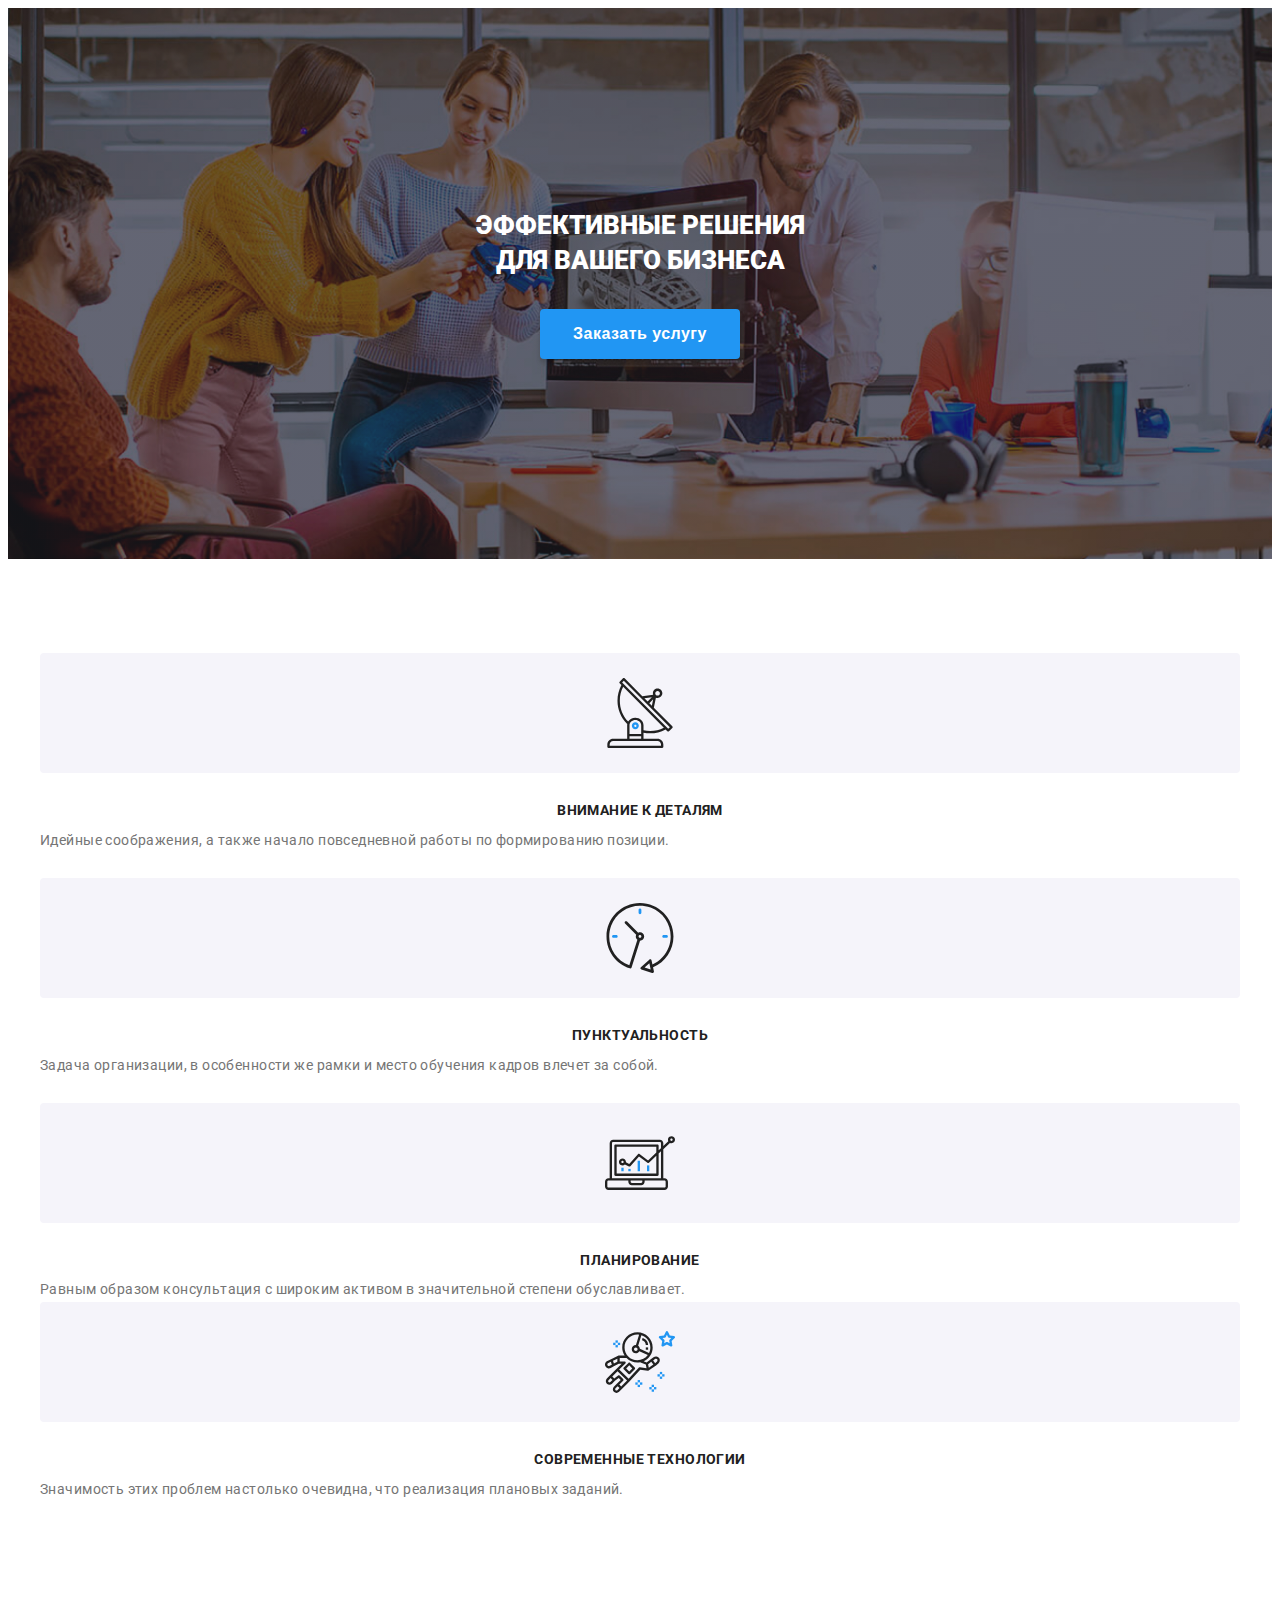
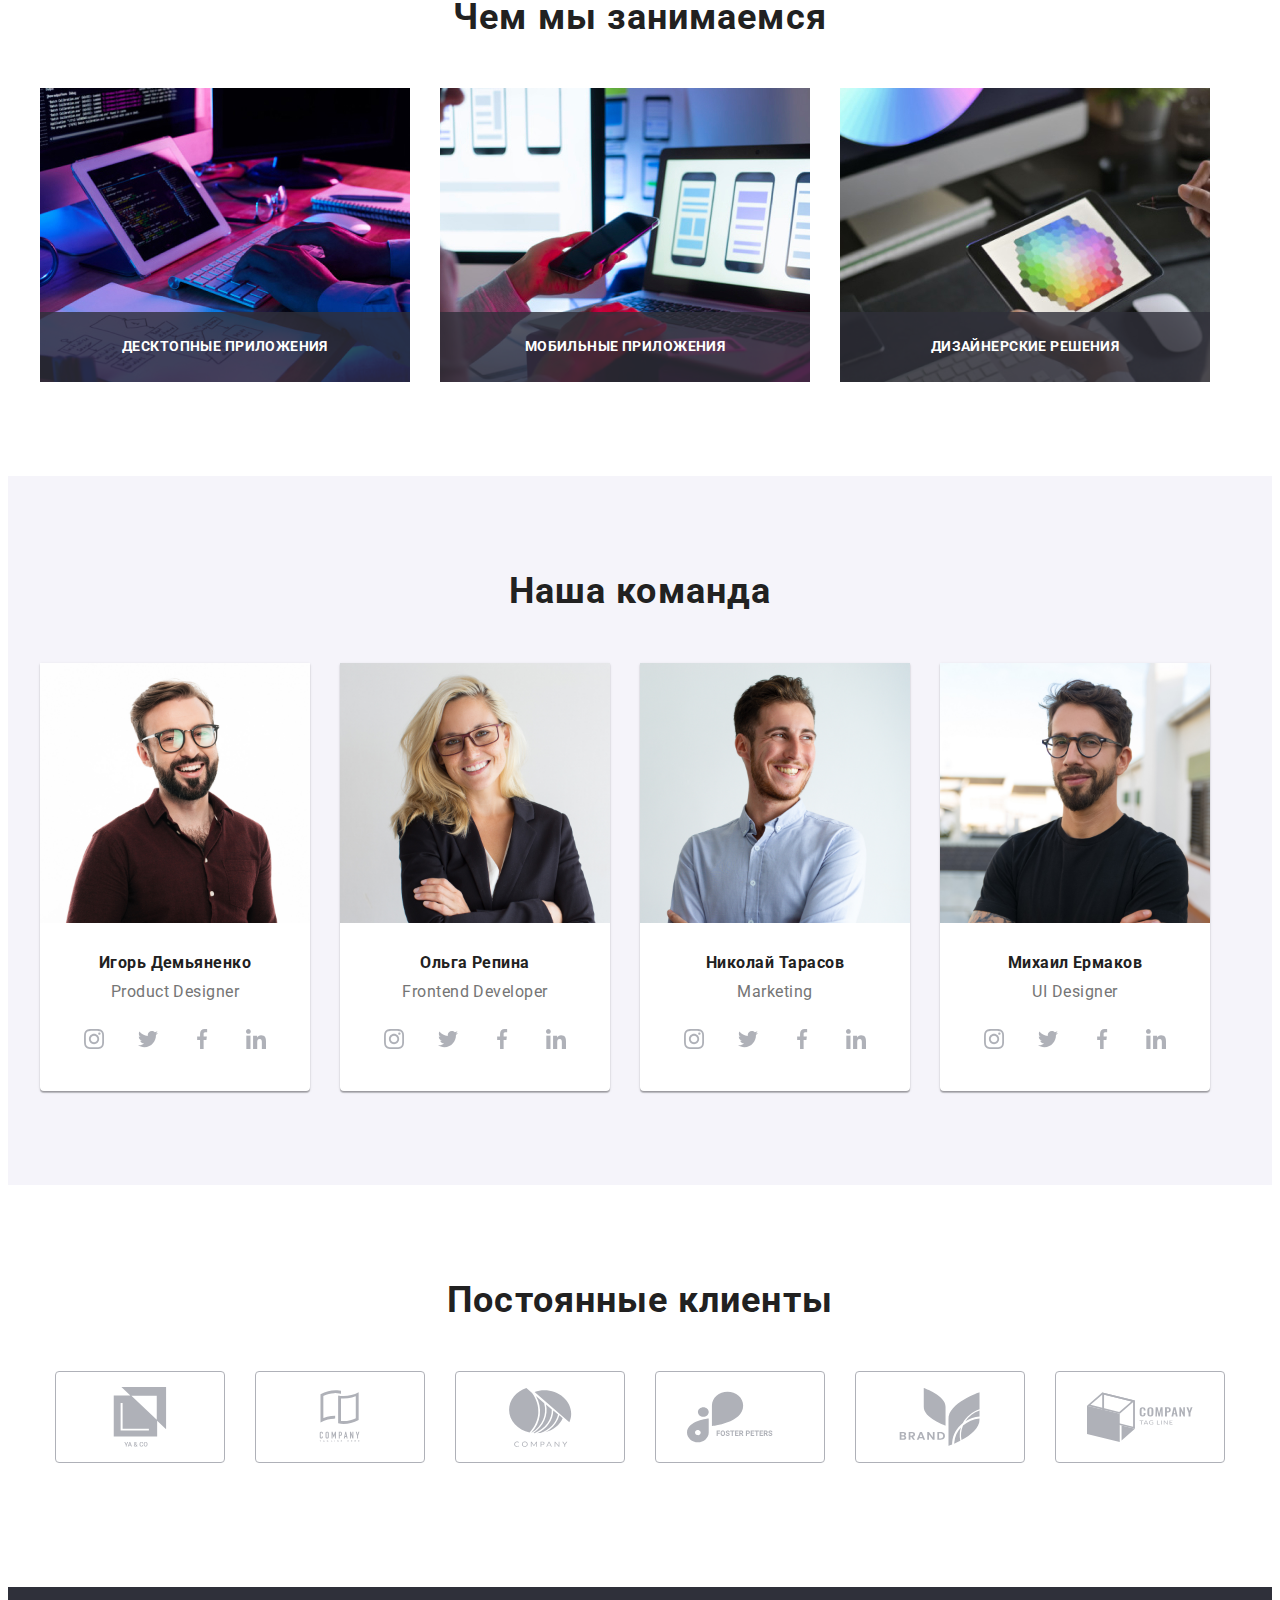
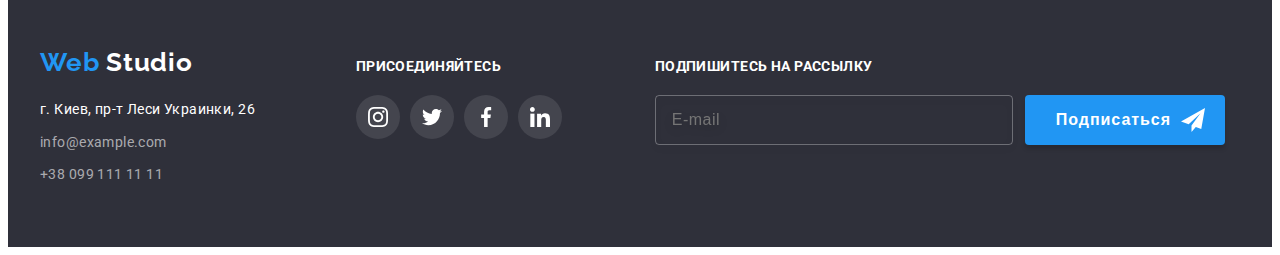
==== index.html @ 738156da "try1" ====
<!DOCTYPE html>
<html lang="ru">
  <head>
    <title>Студия</title>
    <meta charset="utf-8" />
    <link rel="preconnect" href="https://fonts.googleapis.com" />
    <link rel="preconnect" href="https://fonts.gstatic.com" crossorigin />
    <link
      href="https://fonts.googleapis.com/css2?family=Fruktur&family=Raleway:wght@700&family=Roboto:wght@400;500;700;900&display=swap"
      rel="stylesheet"
    />
    <link
      rel="stylesheet"
      href="https://cdnjs.cloudflare.com/ajax/libs/modern-normalize/1.1.0/modern-normalize.min.css"
      integrity="sha512-wpPYUAdjBVSE4KJnH1VR1HeZfpl1ub8YT/NKx4PuQ5NmX2tKuGu6U/JRp5y+Y8XG2tV+wKQpNHVUX03MfMFn9Q=="
      crossorigin="anonymous"
      referrerpolicy="no-referrer"
    />
    <!-- <link rel="stylesheet" href="./css/styles.css" /> -->
    <link rel="stylesheet" href="./css/main.min.css" />
  </head>
  <body>
    <!-- <header>
      <div class="container header-container">
        <a href="" class="logo link">
          <span class="logo_first">Web</span>
          Studio
        </a>

        <nav class="header-navigation">
          <ul class="header-list list">
            <li class="header-item">
              <a class="header-link link active-page current" href="#Студия">
                Студия
              </a>
            </li>
            <li class="header-item">
              <a class="header-link link" href="./portfolio.html">Портфолио</a>
            </li>
            <li class="header-item">
              <a class="header-link link" href="#Контакты">Контакты</a>
            </li>
          </ul>
        </nav>

        <ul class="header-list-call list">
          <li class="header-list-call-item">
            <a
              class="header-link-call link mail hlci"
              href="mailto:info@example.com"
            >
              <svg class="header-icon" width="16" height="12">
                <use href="./images/icons.svg#icon-email"></use>
              </svg>
              info@devstudio.com
            </a>
          </li>
          <li class="header-list-call-item">
            <a class="header-link-call link tel hlci" href="tel:+380961111111">
              <svg class="header-icon" width="10" height="16">
                <use href="./images/icons.svg#icon-tel"></use>
              </svg>
              +38 096 111 11 11
            </a>
          </li>
        </ul>
      </div>
    </header> -->
    <main>
      <section class="hero section">
        <div class="container hero-container">
          <h1 class="hero__title">
            Эффективные решения
            <br />
            для вашего бизнеса
          </h1>

          <button class="hero__btn" type="button" data-modal-open>
            Заказать услугу
          </button>
        </div>
      </section>

      <!-- benef -->
      <section class="section">
        <div class="container">
          <h2 class="section__title hidden">Наши преймущества</h2>
          <ul class="benef list">
            <li class="benef__item">
              <div class="benef__container">
                <svg class="benef__icon" width="70" height="70">
                  <use href="./images/icons.svg#icon-benef1"></use>
                </svg>
              </div>
              <h3 class="benef__title">Внимание к деталям</h3>
              <p class="benef__text">
                Идейные соображения, а также начало повседневной работы по
                формированию позиции.
              </p>
            </li>
            <li class="benef__item">
              <div class="benef__container">
                <svg class="benef__icon" width="70" height="70">
                  <use href="./images/icons.svg#icon-benef2"></use>
                </svg>
              </div>
              <h3 class="benef__title">Пунктуальность</h3>
              <p class="benef__text">
                Задача организации, в особенности же рамки и место обучения
                кадров влечет за собой.
              </p>
            </li>
            <li class="benef-__item">
              <div class="benef__container">
                <svg class="benef__icon" width="70" height="70">
                  <use href="./images/icons.svg#icon-benef3"></use>
                </svg>
              </div>
              <h3 class="benef__title">Планирование</h3>
              <p class="benef__text">
                Равным образом консультация с широким активом в значительной
                степени обуславливает.
              </p>
            </li>
            <li class="benef__item">
              <div class="benef__container">
                <svg class="benef__icon" width="70" height="70">
                  <use href="./images/icons.svg#icon-benef4"></use>
                </svg>
              </div>
              <h3 class="benef__title">Современные технологии</h3>
              <p class="benef__text">
                Значимость этих проблем настолько очевидна, что реализация
                плановых заданий.
              </p>
            </li>
          </ul>
        </div>
      </section>

      <section class="section section--no-padding-top">
        <div class="container">
          <h2 class="section__title">Чем мы занимаемся</h2>

          <ul class="doing">
            <li class="doing__item">
              <div class="doing__box">
                <img
                  src="./images/image1.jpg"
                  alt="схемы на компьютере"
                  width="370"
                />
                <p class="doing__text">Десктопные приложения</p>
              </div>
            </li>
            <li class="doing__item">
              <div class="doing__box">
                <img
                  src="./images/image2.jpg"
                  alt="работа через смартфон"
                  width="370"
                />
                <p class="doing__text">Мобильные приложения</p>
              </div>
            </li>
            <li class="doing__item">
              <div class="doing__box">
                <img
                  src="./images/image3.jpg"
                  alt="дизайн на планшете"
                  width="370"
                  height="246.469"
                />
                <p class="doing__text">Дизайнерские решения</p>
              </div>
            </li>
          </ul>
        </div>
      </section>

      <section class="section section--other-background">
        <div class="container">
          <h2 class="section__title">Наша команда</h2>
          
            <ul class="team">
              <li class="team__item">
                <img
                  src="./images/image4.jpg"
                  alt="Дизайнер Игорь Демьяненко"
                  width="270"
                />
                <div class="team__name">
                  <h3 class="team__header">Игорь Демьяненко</h3>
                  <p class="team__text">Product Designer</p>
               
                <!-- icon -->
                <ul class="teamsocial">
                  <li class="teamsocial__item">
                    <a href="" class="teamsocial__link">
                      <svg class="teamsocial__icon" width="20" height="20">
                        <use href="./images/icons.svg#icon-instagram-2"></use>
                      </svg>
                    </a>
                  </li>
                  <li class="teamsocial__item">
                    <a href="" class="teamsocial__link">
                      <svg class="teamsocial__icon" width="20" height="20">
                        <use href="./images/icons.svg#icon-twitter-1"></use>
                      </svg>
                    </a>
                  </li>
                  <li class="teamsocial__item">
                    <a href="" class="teamsocial__link">
                      <svg class="teamsocial__icon" width="20" height="20">
                        <use href="./images/icons.svg#icon-facebook-1"></use>
                      </svg>
                    </a>
                  </li>
                  <li class="teamsocial__item">
                    <a href="" class="teamsocial__link">
                      <svg class="teamsocial__icon" width="20" height="20">
                        <use href="./images/icons.svg#icon-linkedin-1"></use>
                      </svg>
                    </a>
                  </li>
                </ul>
 </div>
              </li>
              <li class="team__item">
                <img
                  src="./images/image5.jpg"
                  alt="Разработчик Ольга Репина"
                  width="270"
                />
                <div class="team__name">
                  <h3 class="team__header">Ольга Репина</h3>
                  <p class="team__text">Frontend Developer</p>
             
                <!-- icon -->
                <ul class="teamsocial">
                  <li class="teamsocial__item">
                    <a href="" class="teamsocial__link">
                      <svg class="teamsocial__icon" width="20" height="20">
                        <use href="./images/icons.svg#icon-instagram-2"></use>
                      </svg>
                    </a>
                  </li>
                  <li class="teamsocial__item">
                    <a href="" class="teamsocial__link">
                      <svg class="teamsocial__icon" width="20" height="20">
                        <use href="./images/icons.svg#icon-twitter-1"></use>
                      </svg>
                    </a>
                  </li>
                  <li class="teamsocial__item">
                    <a href="" class="teamsocial__link">
                      <svg class="teamsocial__icon" width="20" height="20">
                        <use href="./images/icons.svg#icon-facebook-1"></use>
                      </svg>
                    </a>
                  </li>
                  <li class="teamsocial__item">
                    <a href="" class="teamsocial__link">
                      <svg class="teamsocial__icon" width="20" height="20">
                        <use href="./images/icons.svg#icon-linkedin-1"></use>
                      </svg>
                    </a>
                  </li>
                </ul>   </div>
              </li>
              <li class="team__item">
                <img
                  src="./images/image6.jpg"
                  alt="Маркетолог Николай Тарасов"
                  width="270"
                />
                <div class="team__name">
                  <h3 class="team__header">Николай Тарасов</h3>
                  <p class="team__text">Marketing</p>
                
                <!-- icon -->
                <ul class="teamsocial">
                  <li class="teamsocial__item">
                    <a href="" class="teamsocial__link">
                      <svg class="teamsocial__icon" width="20" height="20">
                        <use href="./images/icons.svg#icon-instagram-2"></use>
                      </svg>
                    </a>
                  </li>
                  <li class="teamsocial__item">
                    <a href="" class="teamsocial__link">
                      <svg class="teamsocial__icon" width="20" height="20">
                        <use href="./images/icons.svg#icon-twitter-1"></use>
                      </svg>
                    </a>
                  </li>
                  <li class="teamsocial__item">
                    <a href="" class="teamsocial__link">
                      <svg class="teamsocial__icon" width="20" height="20">
                        <use href="./images/icons.svg#icon-facebook-1"></use>
                      </svg>
                    </a>
                  </li>
                  <li class="teamsocial__item">
                    <a href="" class="teamsocial__link">
                      <svg class="teamsocial__icon" width="20" height="20">
                        <use href="./images/icons.svg#icon-linkedin-1"></use>
                      </svg>
                    </a>
                  </li>
                </ul></div>
              </li>
              <li class="team__item">
                <img
                  src="./images/image7.jpg"
                  alt="Дизайнер Михаил Ермаков"
                  width="270"
                />
                <div class="team__name">
                  <h3 class="team__header">Михаил Ермаков</h3>
                  <p class="team__text">UI Designer</p>
                
                <!-- icon -->
                <ul class="teamsocial">
                  <li class="teamsocial__item">
                    <a href="" class="teamsocial__link">
                      <svg class="teamsocial__icon" width="20" height="20">
                        <use href="./images/icons.svg#icon-instagram-2"></use>
                      </svg>
                    </a>
                  </li>
                  <li class="teamsocial__item">
                    <a href="" class="teamsocial__link">
                      <svg class="teamsocial__icon" width="20" height="20">
                        <use href="./images/icons.svg#icon-twitter-1"></use>
                      </svg>
                    </a>
                  </li>
                  <li class="teamsocial__item">
                    <a href="" class="teamsocial__link">
                      <svg class="teamsocial__icon" width="20" height="20">
                        <use href="./images/icons.svg#icon-facebook-1"></use>
                      </svg>
                    </a>
                  </li>
                  <li class="teamsocial__item">
                    <a href="" class="teamsocial__link">
                      <svg class="teamsocial__icon" width="20" height="20">
                        <use href="./images/icons.svg#icon-linkedin-1"></use>
                      </svg>
                    </a>
                  </li>
                
                </ul>
              </div>
              
              </li>
            </ul>
          </div>
        </div>
      </section>

      <section class="section client">
        <div class="container">
          <h2 class="section__title">Постоянные клиенты</h2>
          <ul class="clients">
            <li class="clients__item">
              <a href="" class="clients__link">
                <svg class="clients__icon" width="106" height="60">
                  <use href="./images/icons.svg#icon-client1"></use>
                </svg>
              </a>
            </li>
            <li class="clients__item">
              <a href="" class="clients__link">
                <svg class="clients__icon" width="106" height="60">
                  <use href="./images/icons.svg#icon-client2"></use>
                </svg>
              </a>
            </li>
            <li class="clients__item">
              <a href="" class="clients__link">
                <svg class="clients__icon" width="106" height="60">
                  <use href="./images/icons.svg#icon-client3"></use>
                </svg>
              </a>
            </li>
            <li class="clients__item">
              <a href="" class="clients__link">
                <svg class="clients__icon" width="106" height="60">
                  <use href="./images/icons.svg#icon-client4"></use>
                </svg>
              </a>
            </li>
            <li class="clients__item">
              <a href="" class="clients__link">
                <svg class="clients__icon" width="106" height="60">
                  <use href="./images/icons.svg#icon-client5"></use>
                </svg>
              </a>
            </li>
            <li class="clients__item">
              <a href="" class="clients__link">
                <svg class="clients__icon" width="106" height="60">
                  <use href="./images/icons.svg#icon-client6"></use>
                </svg>
              </a>
            </li>
          </ul>
        </div>
      </section>
    </main>

    <footer class="footer">
      <div class="container footer-container">
        <div class="footer__first">
          <div class="logofoot">
            <a href="" class="logo link footer-logo">
              <span class="logo_first">Web</span>
              Studio
            </a>
          </div>
          <address>
            <ul class="address-list list">
              <li class="address-item">
                <a class="address-link link gorod" href="">
                  г. Киев, пр-т Леси Украинки, 26
                </a>
              </li>
              <li class="address-item">
                <a
                  class="address-link link footer-mail"
                  href="mailto:info@example.com"
                >
                  info@example.com
                </a>
              </li>
              <li class="address-item">
                <a
                  class="address-link link footer-tel"
                  href="tel:+380991111111"
                >
                  +38 099 111 11 11
                </a>
              </li>
            </ul>
          </address>
        </div>

        <div class="footer__second">
          <h2 class="footer-join">присоединяйтесь</h2>
          <ul class="footer-second-list list">
            <li class="footer-second-item">
              <a href="" class="footer-second-link">
                <svg class="footer-second-icon" width="20" height="20">
                  <use href="./images/icons.svg#icon-instagram-2"></use>
                </svg>
              </a>
            </li>
            <li class="footer-second-item">
              <a href="" class="footer-second-link">
                <svg class="footer-second-icon" width="20" height="20">
                  <use href="./images/icons.svg#icon-twitter-1"></use>
                </svg>
              </a>
            </li>
            <li class="footer-second-item">
              <a href="" class="footer-second-link">
                <svg class="footer-second-icon" width="20" height="20">
                  <use href="./images/icons.svg#icon-facebook-1"></use>
                </svg>
              </a>
            </li>
            <li class="footer-second-item">
              <a href="" class="footer-second-link">
                <svg class="footer-second-icon" width="20" height="20">
                  <use href="./images/icons.svg#icon-linkedin-1"></use>
                </svg>
              </a>
            </li>
          </ul>
        </div>
        <!-- 3 -->
        <form class="footer__third">
          <label for="" class="footer-label">
            Подпишитесь на рассылку
            <input type="email" class="footer-input" placeholder="E-mail" />
          </label>

          <button type="submit" class="footer-button">
            Подписаться
            <svg class="fly-icon" width="24" height="24">
              <use href="./images/icons.svg#icon-fly"></use>
            </svg>
          </button>
        </form>
      </div>
    </footer>
    <!-- modal -->
    <div class="backdrop is-hidden" data-modal>
      <div class="modal">
        <button type="button" class="modal-close" data-modal-close>
          <svg class="close-icon" width="18" height="18">
            <use href="./images/icons.svg#icon-close"></use>
          </svg>
        </button>
        <!-- modal field-->
        <p class="modal-title">Оставьте свои данные, мы вам перезвоним</p>

        <form action="#" class="modal-form">
          <div class="modal-form-field">
            <label for="user-name" class="modal-input-text">Имя</label>
            <div class="modal-wrap">
              <input
                type="text"
                name="user-name"
                class="modal-input"
                id="user-name"
                required
              />
              <svg class="modal-icon" width="18" height="18">
                <use href="./images/icons.svg#icon-modal1"></use>
              </svg>
            </div>
          </div>

          <div class="modal-form-field">
            <label for="user-tel" class="modal-input-text">Телефон</label>
            <div class="modal-wrap">
              <input
                type="tel"
                name="user-tel"
                class="modal-input"
                id="user-tel"
              />
              <svg class="modal-icon" width="18" height="18">
                <use href="./images/icons.svg#icon-modal2"></use>
              </svg>
            </div>
          </div>

          <div class="modal-form-field">
            <label for="user-email" class="modal-input-text">Почта</label>
            <div class="modal-wrap">
              <input
                type="email"
                name="user-email"
                class="modal-input"
                id="user-email"
              />
              <svg class="modal-icon" width="18" height="18">
                <use href="./images/icons.svg#icon-modal3"></use>
              </svg>
            </div>
          </div>

          <div class="modal-form-field modal-form-field-com">
            <label for="user-text" class="modal-input-text">Комментарий</label>
            <textarea
              name="user-text"
              class="modal-input modal-input-comment"
              id="user-text"
              cols="30"
              rows="10"
              placeholder="Введите текст"
              maxlength="100"
            ></textarea>
          </div>

          <div class="wrap-modal-check">
            <input type="checkbox" class="modal-check" id="modal-check" />

            <label for="modal-check" class="modal-check modal-check-text">
              <span>
                <svg class="modal-icon-check" width="16" height="15">
                  <use href="./images/icons.svg#icon-modal4"></use>
                </svg>
              </span>
              Соглашаюсь с рассылкой и принимаю

              <a href="" class="modal-contract">Условия договора</a>
            </label>
          </div>

          <button type="submit" class="modal-button">Отправить</button>
          <!-- <button type="reset">reset</button> -->
        </form>
      </div>
    </div>
    <!-- modal end -->

    <!-- modal sctipt-->

    <script src="./js/modal.js"></script>
  </body>
</html>
---- css/styles.css ----
/* конец сброса настроек */

/* -------------------flex---------------------- */

/* ------------------header---------------- */

/* hero */

/* benefits */

/* .benef-cotainer {
  display: flex;
  margin-top: 88px;
  justify-content: center;
  margin-bottom: 94px;
} */

/* doing */

/* team */

/* client */

/* footer */

/* -------------ПОРТФОЛИО--------------- */
/* section-work */

/* modal */

/* footer2 */
---- css/main.min.css ----
address{font-style:normal}body{font-family:Roboto, sans-serif}.hidden{position:absolute;width:1px;height:1px;margin:-1px;border:0;padding:0;white-space:nowrap;clip-path:inset(100%);clip:rect(0 0 0 0);overflow:hidden}.list{list-style:none}a{text-decoration:none}.container{width:1200px;padding-left:15px;padding-right:15px;margin:0 auto}:root{--color_first: #757575;--color_second: #212121;--color_accent: #2196f3;--coolor_title: #ffffff;--color_border: #eeeeee}button{cursor:pointer}p,h1,h2,h3,h4,h5,h6{margin:0}ol,ul{list-style:none;margin:0;padding:0}img{min-width:100%;height:auto;display:block}.header-container{display:flex;align-items:center}.header-connect{margin-left:auto}.header-list{display:flex;align-items:center}.header-list-call{margin-left:auto;display:flex;align-items:center}.logohead{margin-right:93px}.header-item{margin-right:54px}.header-item:last-child{margin-right:0}.header-list-call-item:not(:last-child){margin-right:50px}.logo{margin-right:93px;color:var(--color_second);font-family:Raleway, sans-serif;font-weight:700;font-size:26px;line-height:1.19;letter-spacing:0.03em}.logo_first{color:var(--color_accent)}.header-link{display:block;padding:32px 0;color:var(--color_second);font-weight:500;font-size:14px;line-height:1.14;letter-spacing:0.02em;transition:color 250ms cubic-bezier(0.4, 0, 0.2, 1);position:relative}.header-link.current::after{content:"";width:100%;height:4px;background-color:var(--color_accent);border-radius:2px;position:absolute;left:0;bottom:0}.header-link-call{font-weight:500;font-size:14px;line-height:1.14;letter-spacing:0.02em;color:var(--color_first);transition:color 250ms cubic-bezier(0.4, 0, 0.2, 1)}.header-link-call:hover,.header-link-call:focus,.header-link:hover,.header-link:focus{color:var(--color_accent)}.hlci{width:100%;height:100%;display:flex;align-items:center;justify-content:center}.header-icon{fill:var(--color_first);margin-right:10px;transition:fill 250ms cubic-bezier(0.4, 0, 0.2, 1)}.hlci:hover .header-icon,.hlci:focus .header-icon{fill:var(--color_accent)}.hero__title{font-weight:900;font-size:26px;line-height:1.36;color:var(--coolor_title);text-align:center;text-transform:uppercase}.section{padding:94px 0}.hero__btn{font-weight:700;font-size:16px;line-height:1.875;color:var(--coolor_title);background-color:var(--color_accent);letter-spacing:0.03em;margin-top:30px;display:block;margin-left:auto;margin-right:auto;width:200px;height:50px;border-radius:4px;border-color:transparent;box-shadow:0px 4px 4px rgba(0,0,0,0.15)}.hero{padding:200px 0;background-color:#2f303a;background-image:linear-gradient(rgba(47,48,58,0.4), rgba(47,48,58,0.4)),url(../images/hero_bg.jpg);background-repeat:no-repeat;background-position:center;background-size:cover;max-width:100%;margin:0 auto}.benef__item:not(:last-child){margin-bottom:25px}.benef__title{display:flex;font-weight:700;font-size:14px;line-height:1.14;letter-spacing:0.03em;text-transform:uppercase;color:var(--color_second);margin-bottom:10px;justify-content:center}.benef__text{font-weight:normal;font-size:14px;line-height:1.71;color:var(--color_first);letter-spacing:0.03em}.benef__container{display:flex;justify-content:center;align-items:center;width:270px;height:120px;background:#f5f4fa;border-radius:4px;margin-bottom:30px;width:100%}.section--no-padding-top{padding-top:0}.doing{display:flex}.doing__item:not(:last-child){margin-right:30px}.section__title{font-weight:700;font-size:36px;line-height:1.17;text-align:center;letter-spacing:0.03em;color:var(--color_second);margin-bottom:50px}.doing__box{position:relative}.doing__text{position:absolute;left:0;font-weight:bold;font-size:14px;line-height:1.14;letter-spacing:0.03em;text-transform:uppercase;color:var(--coolor_title);background-color:rgba(47,48,58,0.8);height:70px;width:100%;transform:translateY(-70px);display:flex;justify-content:center;align-items:center}.team{display:flex}.section--other-background{background-color:#f5f4fa}.team__item{background-color:var(--coolor_title);box-shadow:0px 1px 3px rgba(0,0,0,0.12),0px 1px 1px rgba(0,0,0,0.14),0px 2px 1px rgba(0,0,0,0.2);border-radius:0px 0px 4px 4px}.team__item img{width:270px;height:260px}.team__item:not(:last-child){margin-right:30px}.team__header{font-family:Roboto;font-weight:700;font-size:16px;line-height:1.19;text-align:center;letter-spacing:0.03em;color:var(--color_second)}.team__name{padding-top:30px}.team__text{margin-top:10px;font-weight:normal;font-size:16px;line-height:1.19;text-align:center;letter-spacing:0.03em;color:var(--color_first);padding-bottom:16px}.teamsocial{display:flex;justify-content:center}.teamsocial__item{width:44px;height:44px;margin-bottom:30px}.teamsocial__item+.teamsocial__item{margin-left:10px}.teamsocial__link{width:100%;height:100%;border-radius:50%;display:flex;align-items:center;justify-content:center;transition:background-color 250ms cubic-bezier(0.4, 0, 0.2, 1)}.teamsocial__link:hover,.teamsocial__link:focus{background-color:var(--color_accent)}.teamsocial__icon{fill:#afb1b8;transition:fill 250ms cubic-bezier(0.4, 0, 0.2, 1)}.teamsocial__link:hover .teamsocial__icon,.teamsocial__link:focus .teamsocial__icon{fill:var(--coolor_title)}.client__title{font-weight:bold;font-size:36px;line-height:1.167;text-align:center;letter-spacing:0.03em;color:#212121;margin-bottom:50px}.clients{display:flex;justify-content:center}.clients__item{display:flex;margin-bottom:30px}.clients__item+.clients__item{margin-left:30px}.clients__link{width:100%;height:100%;display:flex;align-items:center;justify-content:center;width:170px;height:92px;border:1px solid #afb1b8;box-sizing:border-box;border-radius:4px;transition:border-color 250ms cubic-bezier(0.4, 0, 0.2, 1)}.clients__link:hover,.clients__link:focus{border-color:var(--color_accent)}.clients__icon{fill:#afb1b8;transition:fill 250ms cubic-bezier(0.4, 0, 0.2, 1)}.clients__link:hover .clients__icon,.clients__link:focus .clients__icon{fill:var(--color_accent)}.logofoot{margin-bottom:20px}.address-item:not(:last-child){margin-bottom:9px}.footer{padding:60px 0;background-color:#2f303a}.footer-logo{color:#fff}.gorod{font-weight:normal;font-size:14px;line-height:1.71;letter-spacing:0.03em;color:#fff;font-style:normal}.footer-mail,.footer-tel{font-weight:normal;font-size:14px;line-height:1.71;letter-spacing:0.03em;color:rgba(255,255,255,0.6);font-style:normal}.footer-join{font-weight:bold;font-size:14px;line-height:1.14;letter-spacing:0.03em;text-transform:uppercase;color:#ffffff;margin-bottom:20px}.footer-container{display:flex;align-items:baseline}.footer__second{margin-left:70px;justify-content:center;align-items:center}.footer-second-list{display:flex;justify-content:center}.footer-second-item{width:44px;height:44px;margin-bottom:30px}.footer-second-item+.footer-second-item{margin-left:10px}.footer-second-link{width:100%;height:100%;border-radius:50%;display:flex;align-items:center;justify-content:center;background-color:rgba(255,255,255,0.1);transition:background-color 250ms cubic-bezier(0.4, 0, 0.2, 1)}.footer-second-link:hover,.footer-second-link:focus{background-color:var(--color_accent)}.footer-second-icon{fill:var(--coolor_title)}.footer__third{margin-left:93px;display:flex}.footer-label{font-weight:bold;font-size:14px;line-height:1.14;letter-spacing:0.03em;text-transform:uppercase;color:#ffffff}.footer-input{margin-top:20px;font-size:16px;line-height:20px;display:flex;align-items:center;letter-spacing:0.03em;color:rgba(255,255,255,0.6);padding-left:16px;width:358px;height:50px;background-color:transparent;border:1px solid rgba(255,255,255,0.3);box-sizing:border-box;filter:drop-shadow(0px 4px 4px rgba(0,0,0,0.15));border-radius:4px}.footer-button{margin-left:12px;margin-top:36px;width:200px;height:50px;background:#2196f3;box-shadow:0px 4px 4px rgba(0,0,0,0.15);border-radius:4px;border-color:transparent;font-weight:bold;font-size:16px;line-height:30px;display:flex;align-items:center;text-align:center;letter-spacing:0.06em;padding-left:29px;color:#ffffff}.fly-icon{margin-left:10px}.backdrop{width:100vw;height:100vh;background-color:rgba(0,0,0,0.2);position:fixed;top:0;left:0;transition:opacity 300ms, visibility 300ms}.modal{width:528px;height:581px;background:#ffffff;box-shadow:0px 1px 3px rgba(0,0,0,0.12),0px 1px 1px rgba(0,0,0,0.14),0px 2px 1px rgba(0,0,0,0.2);border-radius:4px;position:absolute;top:50%;left:50%;transform:translate(-50%, -50%)}.modal-close{position:absolute;top:8px;right:8px;width:30px;height:30px;background:#ffffff;border:1px solid rgba(0,0,0,0.1);border-radius:50%;display:flex;align-items:center;justify-content:center}.close-icon{transition:fill 250ms cubic-bezier(0.4, 0, 0.2, 1)}.modal-close:hover .close-icon,.modal-close:focus .close-icon{fill:var(--color_accent)}.is-hidden{visibility:hidden;opacity:0;pointer-events:none}.modal{padding:40px}.modal-title{font-weight:bold;font-size:20px;line-height:1.15;text-align:center;letter-spacing:0.03em;color:#212121;margin-bottom:12px}.modal-form-field{margin-bottom:10px}.modal-input{display:block;width:448px;height:40px;border:1px solid rgba(33,33,33,0.2);box-sizing:border-box;border-radius:4px;padding-left:12px;outline:none;padding-left:40px}.modal-input::placeholder{font-size:14px;line-height:1.17;letter-spacing:0.01em;color:rgba(117,117,117,0.5)}.modal-input-text{font-size:12px;line-height:1.17;letter-spacing:0.01em;color:#757575;display:block;margin-bottom:4px}.modal-form-field-com{margin-bottom:20px}.modal-input-comment{padding:12px 16px;width:448px;height:120px;resize:none}.modal-button{font-size:16px;line-height:1.875;display:block;margin-left:auto;margin-right:auto;letter-spacing:0.06em;color:#ffffff;justify-content:center;width:200px;height:50px;background:#188ce8;border-radius:4px;border-color:transparent;box-shadow:0px 1px 3px rgba(0,0,0,0.12),0px 1px 1px rgba(0,0,0,0.14),0px 2px 1px rgba(0,0,0,0.2);box-shadow:0px 1px 3px rgba(0,0,0,0.12),0px 1px 1px rgba(0,0,0,0.14),0px 2px 1px rgba(0,0,0,0.2);transition:box-shadow 250ms cubic-bezier(0.4, 0, 0.2, 1)}.modal-button:hover,.modal-button:focus{box-shadow:0px 4px 4px rgba(0,0,0,0.15)}.modal-check{font-size:14px;line-height:24px;letter-spacing:0.03em;color:#757575;margin-bottom:30px}.modal-contract{color:var(--color_accent);text-decoration:underline}.modal-input{transition:border-color 250ms cubic-bezier(0.4, 0, 0.2, 1)}.modal-input:focus{border-color:var(--color_accent)}.modal-wrap{position:relative}.modal-icon{position:absolute;top:0;left:0;margin-left:12px;margin-top:11px;transition:fill 250ms cubic-bezier(0.4, 0, 0.2, 1)}.modal-input:focus+.modal-icon{fill:var(--color_accent)}.modal-check-text span{width:16px;height:15px;border:2px solid #212121;border-radius:2px;display:flex;margin-right:5px;align-items:center;justify-content:center}.modal-check{appearance:none;display:flex;align-items:center}.modal-check:checked+.modal-check-text span{background-color:var(--color_accent);border:none}.wrap-modal-check{display:flex;align-items:center;justify-content:center}.modal-contract{margin-left:3px}.section-work-list{display:flex;justify-content:center;margin-bottom:50px}.section-item:not(:last-child){margin-right:8px}.section-work-title{position:absolute;width:1px;height:1px;margin:-1px;border:0;padding:0;white-space:nowrap;clip-path:inset(100%);clip:rect(0 0 0 0);overflow:hidden}.section-work-link{font-weight:500;font-size:16px;line-height:1.625;text-align:center;letter-spacing:0.03em;color:var(--color_second);background-color:#f5f4fa;padding:6px 22px;border-radius:4px;border-color:transparent;transition:background-color 250ms cubic-bezier(0.4, 0, 0.2, 1),color 250ms cubic-bezier(0.4, 0, 0.2, 1),box-shadow 250ms cubic-bezier(0.4, 0, 0.2, 1)}.section-work-link:hover,.section-work-link:focus{color:#fff;background-color:var(--color_accent);box-shadow:0px 3px 1px rgba(0,0,0,0.1),0px 1px 2px rgba(0,0,0,0.08),0px 2px 2px rgba(0,0,0,0.12)}.work-pic-title{font-family:Roboto;font-weight:bold;font-size:18px;line-height:2;letter-spacing:0.06em;color:var(--color_second)}.work-pic-text{margin-top:4px;font-weight:normal;font-size:16px;line-height:1.875;letter-spacing:0.03em;color:var(--color_first)}.wrap-work{position:relative;overflow:hidden}.work-top-text{position:absolute;top:0;left:0;font-size:18px;line-height:1.56;letter-spacing:0.03em;color:var(--coolor_title);padding:63px 24px;background-color:rgba(33,150,243,0.9);transform:translateY(100%);transition:transform 300ms}.work-pic-link:hover .work-top-text,.work-pic-link:focus .work-top-text{transform:translateY(0)}.active-page{color:var(--color_accent);transition:color 250ms cubic-bezier(0.4, 0, 0.2, 1)}.active-page:hover,.active-page:focus{color:var(--color_second)}.work-pic-list{display:flex;flex-wrap:wrap;justify-content:center}.work-pic-item{background-color:var(--coolor_title);margin-bottom:30px;margin-right:30px;transition:box-shadow 250ms cubic-bezier(0.4, 0, 0.2, 1);position:relative}.work-pic-item:nth-child(3n+3){margin-right:0}.work-pic-item:not(:nth-child(-n+3)){margin-bottom:30px}.work-pic-item:nth-last-child(-n+3){margin-bottom:0}.work-pic-link{display:block;transition:box-shadow 250ms cubic-bezier(0.4, 0, 0.2, 1)}.work-pic-link:hover,.work-pic-link:focus{box-shadow:0px 1px 1px rgba(0,0,0,0.12),0px 4px 4px rgba(0,0,0,0.06),1px 4px 6px rgba(0,0,0,0.16)}.work{padding:20px 24px;border-left:1px solid var(--color_border);border-right:1px solid var(--color_border);border-bottom:1px solid var(--color_border)}.wrap{border-bottom:1px solid #ececec}
/*# sourceMappingURL=main.min.css.map */
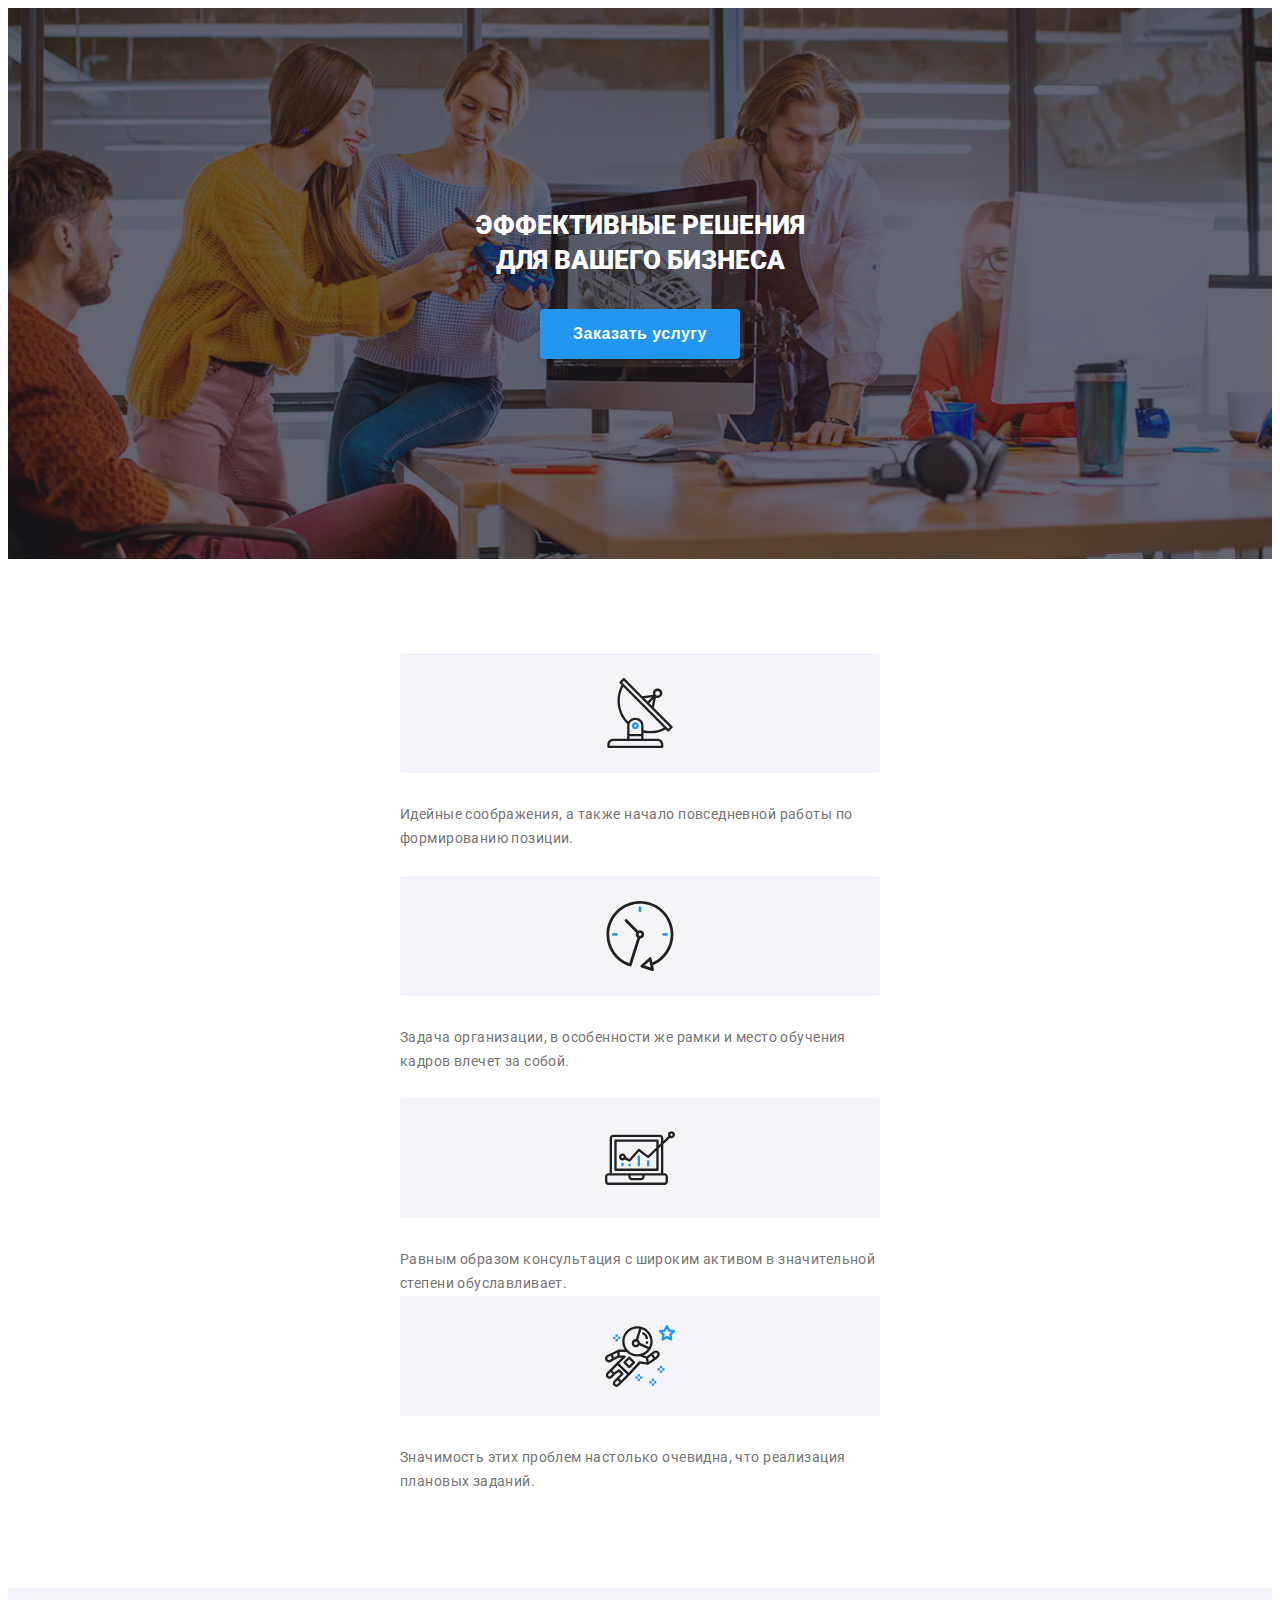
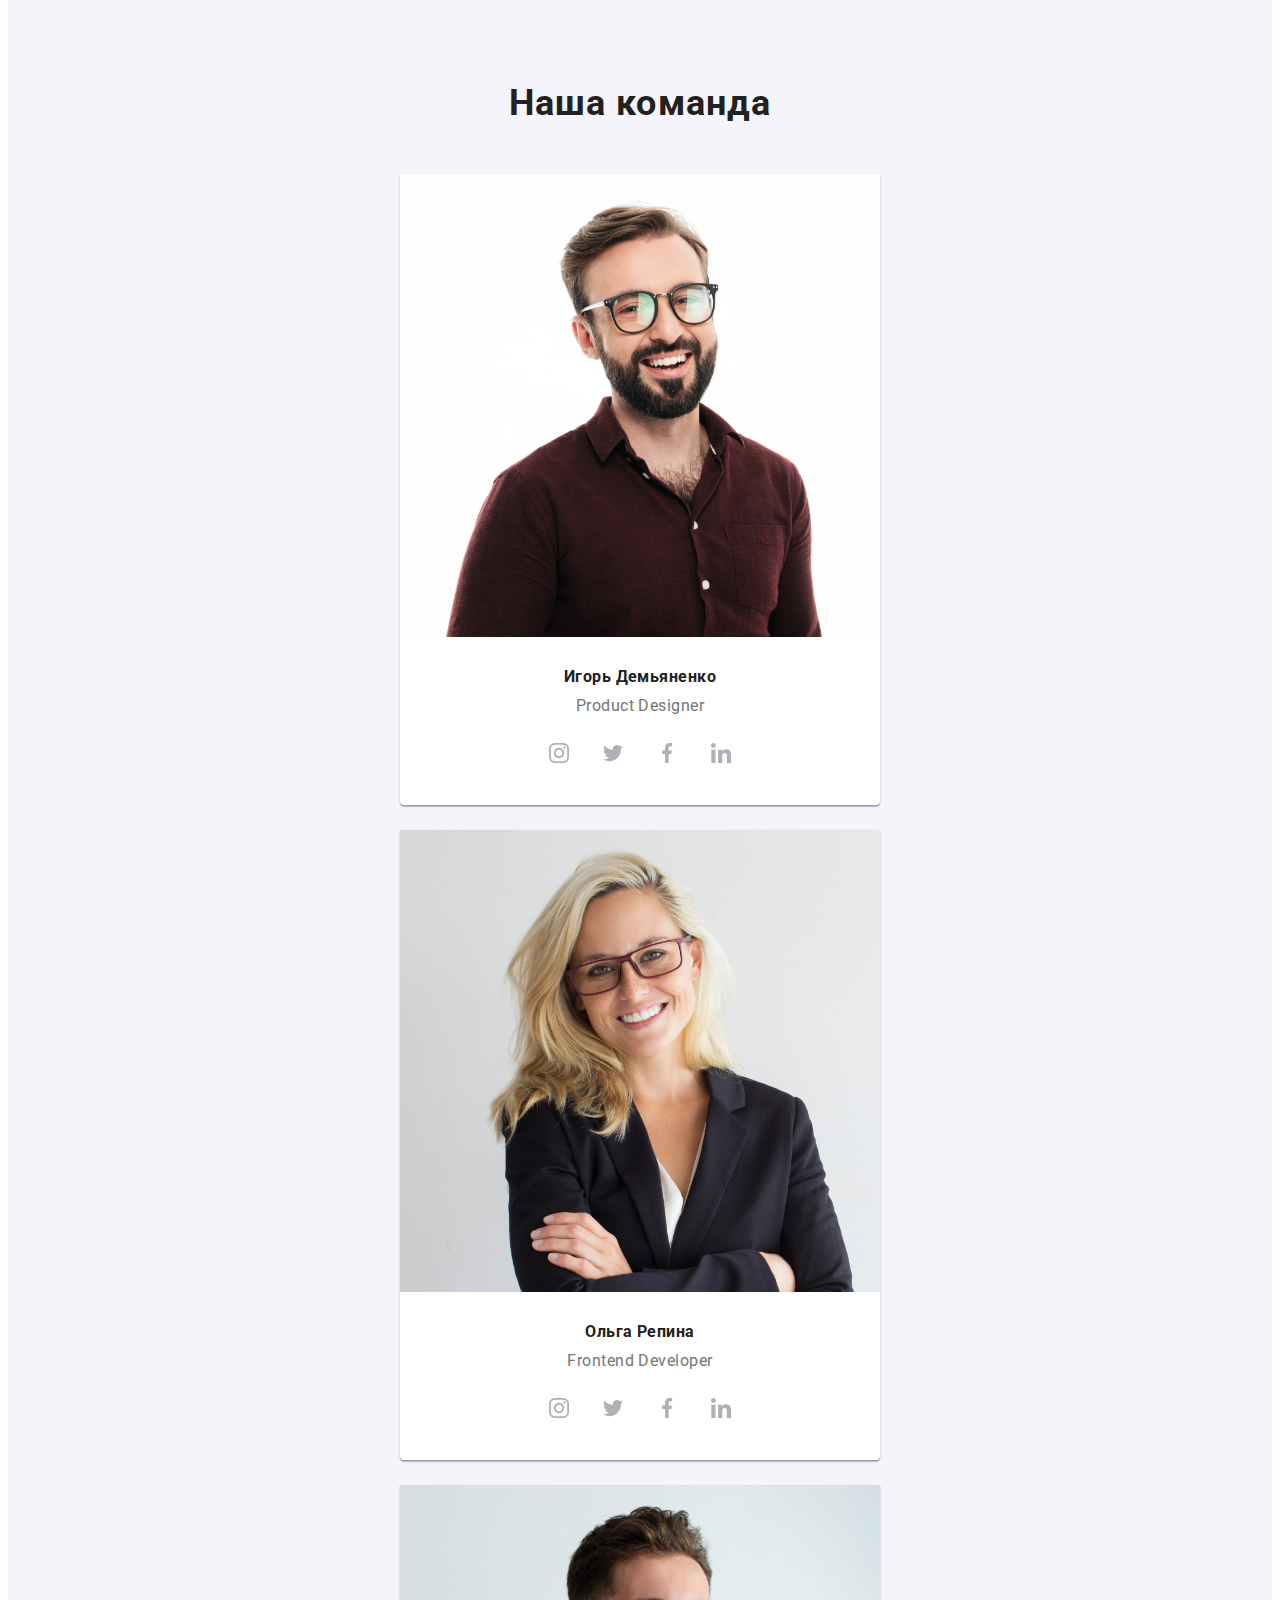
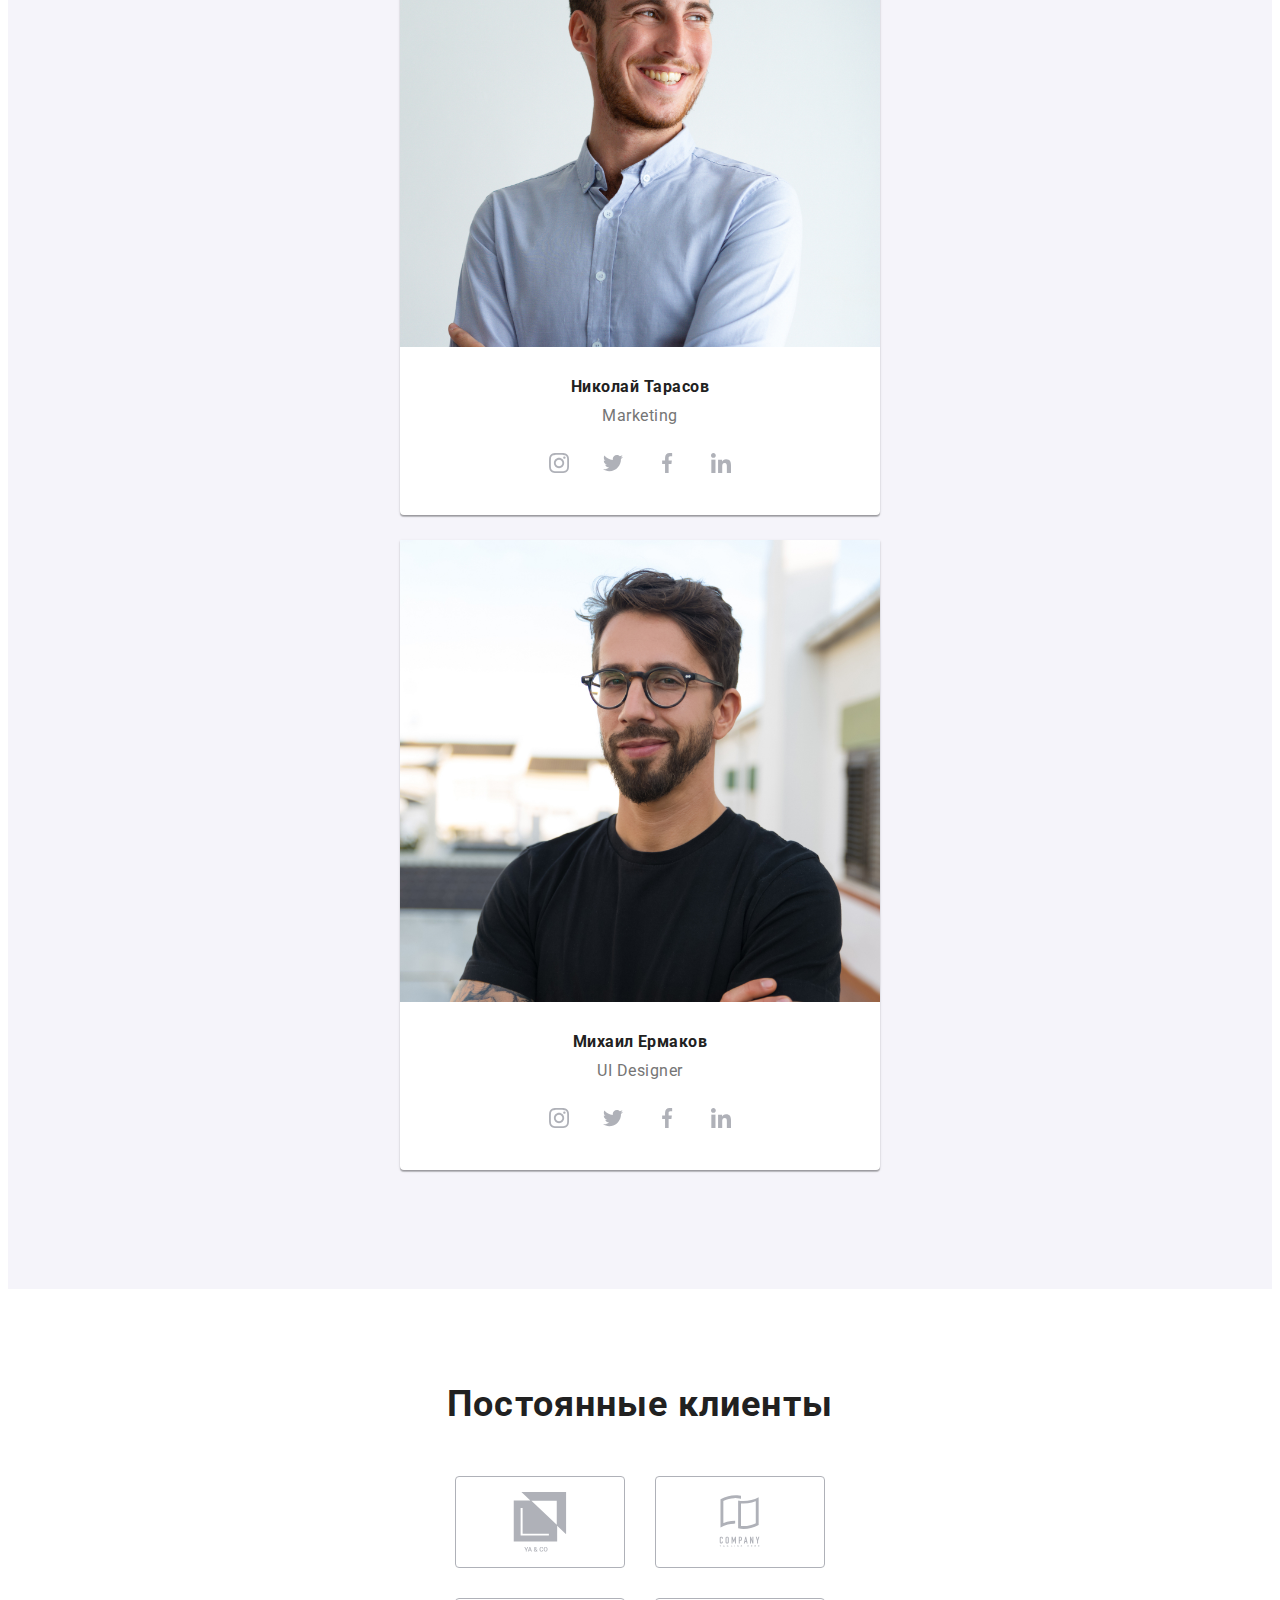
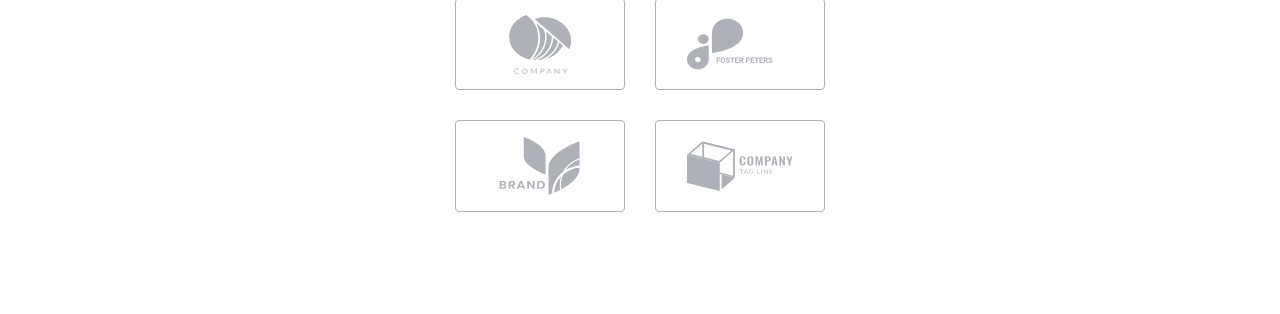
==== commit 20b34cba: "mobile1" ====
--- a/index.html
+++ b/index.html
@@ -1,6 +1,7 @@
 <!DOCTYPE html>
 <html lang="ru">
   <head>
+    <meta name="viewport" content="width=device-width, initial-scale=1.0" />
     <title>Студия</title>
     <meta charset="utf-8" />
     <link rel="preconnect" href="https://fonts.googleapis.com" />
@@ -138,11 +139,11 @@
         </div>
       </section>
 
-      <section class="section section--no-padding-top">
+      <!-- <section class="section section--no-padding-top">
         <div class="container">
-          <h2 class="section__title">Чем мы занимаемся</h2>
-
-          <ul class="doing">
+          <h2 class="section__title">Чем мы занимаемся</h2> -->
+
+          <!-- <ul class="doing">
             <li class="doing__item">
               <div class="doing__box">
                 <img
@@ -176,7 +177,7 @@
             </li>
           </ul>
         </div>
-      </section>
+      </section> -->
 
       <section class="section section--other-background">
         <div class="container">
@@ -411,7 +412,7 @@
       </section>
     </main>
 
-    <footer class="footer">
+    <!-- <footer class="footer">
       <div class="container footer-container">
         <div class="footer__first">
           <div class="logofoot">
@@ -445,8 +446,8 @@
               </li>
             </ul>
           </address>
-        </div>
-
+        </div> -->
+<!-- 
         <div class="footer__second">
           <h2 class="footer-join">присоединяйтесь</h2>
           <ul class="footer-second-list list">
@@ -479,9 +480,9 @@
               </a>
             </li>
           </ul>
-        </div>
+        </div> -->
         <!-- 3 -->
-        <form class="footer__third">
+        <!-- <form class="footer__third">
           <label for="" class="footer-label">
             Подпишитесь на рассылку
             <input type="email" class="footer-input" placeholder="E-mail" />
@@ -495,7 +496,7 @@
           </button>
         </form>
       </div>
-    </footer>
+    </footer> -->
     <!-- modal -->
     <div class="backdrop is-hidden" data-modal>
       <div class="modal">
--- a/css/main.min.css
+++ b/css/main.min.css
@@ -1,2 +1,2 @@
-address{font-style:normal}body{font-family:Roboto, sans-serif}.hidden{position:absolute;width:1px;height:1px;margin:-1px;border:0;padding:0;white-space:nowrap;clip-path:inset(100%);clip:rect(0 0 0 0);overflow:hidden}.list{list-style:none}a{text-decoration:none}.container{width:1200px;padding-left:15px;padding-right:15px;margin:0 auto}:root{--color_first: #757575;--color_second: #212121;--color_accent: #2196f3;--coolor_title: #ffffff;--color_border: #eeeeee}button{cursor:pointer}p,h1,h2,h3,h4,h5,h6{margin:0}ol,ul{list-style:none;margin:0;padding:0}img{min-width:100%;height:auto;display:block}.header-container{display:flex;align-items:center}.header-connect{margin-left:auto}.header-list{display:flex;align-items:center}.header-list-call{margin-left:auto;display:flex;align-items:center}.logohead{margin-right:93px}.header-item{margin-right:54px}.header-item:last-child{margin-right:0}.header-list-call-item:not(:last-child){margin-right:50px}.logo{margin-right:93px;color:var(--color_second);font-family:Raleway, sans-serif;font-weight:700;font-size:26px;line-height:1.19;letter-spacing:0.03em}.logo_first{color:var(--color_accent)}.header-link{display:block;padding:32px 0;color:var(--color_second);font-weight:500;font-size:14px;line-height:1.14;letter-spacing:0.02em;transition:color 250ms cubic-bezier(0.4, 0, 0.2, 1);position:relative}.header-link.current::after{content:"";width:100%;height:4px;background-color:var(--color_accent);border-radius:2px;position:absolute;left:0;bottom:0}.header-link-call{font-weight:500;font-size:14px;line-height:1.14;letter-spacing:0.02em;color:var(--color_first);transition:color 250ms cubic-bezier(0.4, 0, 0.2, 1)}.header-link-call:hover,.header-link-call:focus,.header-link:hover,.header-link:focus{color:var(--color_accent)}.hlci{width:100%;height:100%;display:flex;align-items:center;justify-content:center}.header-icon{fill:var(--color_first);margin-right:10px;transition:fill 250ms cubic-bezier(0.4, 0, 0.2, 1)}.hlci:hover .header-icon,.hlci:focus .header-icon{fill:var(--color_accent)}.hero__title{font-weight:900;font-size:26px;line-height:1.36;color:var(--coolor_title);text-align:center;text-transform:uppercase}.section{padding:94px 0}.hero__btn{font-weight:700;font-size:16px;line-height:1.875;color:var(--coolor_title);background-color:var(--color_accent);letter-spacing:0.03em;margin-top:30px;display:block;margin-left:auto;margin-right:auto;width:200px;height:50px;border-radius:4px;border-color:transparent;box-shadow:0px 4px 4px rgba(0,0,0,0.15)}.hero{padding:200px 0;background-color:#2f303a;background-image:linear-gradient(rgba(47,48,58,0.4), rgba(47,48,58,0.4)),url(../images/hero_bg.jpg);background-repeat:no-repeat;background-position:center;background-size:cover;max-width:100%;margin:0 auto}.benef__item:not(:last-child){margin-bottom:25px}.benef__title{display:flex;font-weight:700;font-size:14px;line-height:1.14;letter-spacing:0.03em;text-transform:uppercase;color:var(--color_second);margin-bottom:10px;justify-content:center}.benef__text{font-weight:normal;font-size:14px;line-height:1.71;color:var(--color_first);letter-spacing:0.03em}.benef__container{display:flex;justify-content:center;align-items:center;width:270px;height:120px;background:#f5f4fa;border-radius:4px;margin-bottom:30px;width:100%}.section--no-padding-top{padding-top:0}.doing{display:flex}.doing__item:not(:last-child){margin-right:30px}.section__title{font-weight:700;font-size:36px;line-height:1.17;text-align:center;letter-spacing:0.03em;color:var(--color_second);margin-bottom:50px}.doing__box{position:relative}.doing__text{position:absolute;left:0;font-weight:bold;font-size:14px;line-height:1.14;letter-spacing:0.03em;text-transform:uppercase;color:var(--coolor_title);background-color:rgba(47,48,58,0.8);height:70px;width:100%;transform:translateY(-70px);display:flex;justify-content:center;align-items:center}.team{display:flex}.section--other-background{background-color:#f5f4fa}.team__item{background-color:var(--coolor_title);box-shadow:0px 1px 3px rgba(0,0,0,0.12),0px 1px 1px rgba(0,0,0,0.14),0px 2px 1px rgba(0,0,0,0.2);border-radius:0px 0px 4px 4px}.team__item img{width:270px;height:260px}.team__item:not(:last-child){margin-right:30px}.team__header{font-family:Roboto;font-weight:700;font-size:16px;line-height:1.19;text-align:center;letter-spacing:0.03em;color:var(--color_second)}.team__name{padding-top:30px}.team__text{margin-top:10px;font-weight:normal;font-size:16px;line-height:1.19;text-align:center;letter-spacing:0.03em;color:var(--color_first);padding-bottom:16px}.teamsocial{display:flex;justify-content:center}.teamsocial__item{width:44px;height:44px;margin-bottom:30px}.teamsocial__item+.teamsocial__item{margin-left:10px}.teamsocial__link{width:100%;height:100%;border-radius:50%;display:flex;align-items:center;justify-content:center;transition:background-color 250ms cubic-bezier(0.4, 0, 0.2, 1)}.teamsocial__link:hover,.teamsocial__link:focus{background-color:var(--color_accent)}.teamsocial__icon{fill:#afb1b8;transition:fill 250ms cubic-bezier(0.4, 0, 0.2, 1)}.teamsocial__link:hover .teamsocial__icon,.teamsocial__link:focus .teamsocial__icon{fill:var(--coolor_title)}.client__title{font-weight:bold;font-size:36px;line-height:1.167;text-align:center;letter-spacing:0.03em;color:#212121;margin-bottom:50px}.clients{display:flex;justify-content:center}.clients__item{display:flex;margin-bottom:30px}.clients__item+.clients__item{margin-left:30px}.clients__link{width:100%;height:100%;display:flex;align-items:center;justify-content:center;width:170px;height:92px;border:1px solid #afb1b8;box-sizing:border-box;border-radius:4px;transition:border-color 250ms cubic-bezier(0.4, 0, 0.2, 1)}.clients__link:hover,.clients__link:focus{border-color:var(--color_accent)}.clients__icon{fill:#afb1b8;transition:fill 250ms cubic-bezier(0.4, 0, 0.2, 1)}.clients__link:hover .clients__icon,.clients__link:focus .clients__icon{fill:var(--color_accent)}.logofoot{margin-bottom:20px}.address-item:not(:last-child){margin-bottom:9px}.footer{padding:60px 0;background-color:#2f303a}.footer-logo{color:#fff}.gorod{font-weight:normal;font-size:14px;line-height:1.71;letter-spacing:0.03em;color:#fff;font-style:normal}.footer-mail,.footer-tel{font-weight:normal;font-size:14px;line-height:1.71;letter-spacing:0.03em;color:rgba(255,255,255,0.6);font-style:normal}.footer-join{font-weight:bold;font-size:14px;line-height:1.14;letter-spacing:0.03em;text-transform:uppercase;color:#ffffff;margin-bottom:20px}.footer-container{display:flex;align-items:baseline}.footer__second{margin-left:70px;justify-content:center;align-items:center}.footer-second-list{display:flex;justify-content:center}.footer-second-item{width:44px;height:44px;margin-bottom:30px}.footer-second-item+.footer-second-item{margin-left:10px}.footer-second-link{width:100%;height:100%;border-radius:50%;display:flex;align-items:center;justify-content:center;background-color:rgba(255,255,255,0.1);transition:background-color 250ms cubic-bezier(0.4, 0, 0.2, 1)}.footer-second-link:hover,.footer-second-link:focus{background-color:var(--color_accent)}.footer-second-icon{fill:var(--coolor_title)}.footer__third{margin-left:93px;display:flex}.footer-label{font-weight:bold;font-size:14px;line-height:1.14;letter-spacing:0.03em;text-transform:uppercase;color:#ffffff}.footer-input{margin-top:20px;font-size:16px;line-height:20px;display:flex;align-items:center;letter-spacing:0.03em;color:rgba(255,255,255,0.6);padding-left:16px;width:358px;height:50px;background-color:transparent;border:1px solid rgba(255,255,255,0.3);box-sizing:border-box;filter:drop-shadow(0px 4px 4px rgba(0,0,0,0.15));border-radius:4px}.footer-button{margin-left:12px;margin-top:36px;width:200px;height:50px;background:#2196f3;box-shadow:0px 4px 4px rgba(0,0,0,0.15);border-radius:4px;border-color:transparent;font-weight:bold;font-size:16px;line-height:30px;display:flex;align-items:center;text-align:center;letter-spacing:0.06em;padding-left:29px;color:#ffffff}.fly-icon{margin-left:10px}.backdrop{width:100vw;height:100vh;background-color:rgba(0,0,0,0.2);position:fixed;top:0;left:0;transition:opacity 300ms, visibility 300ms}.modal{width:528px;height:581px;background:#ffffff;box-shadow:0px 1px 3px rgba(0,0,0,0.12),0px 1px 1px rgba(0,0,0,0.14),0px 2px 1px rgba(0,0,0,0.2);border-radius:4px;position:absolute;top:50%;left:50%;transform:translate(-50%, -50%)}.modal-close{position:absolute;top:8px;right:8px;width:30px;height:30px;background:#ffffff;border:1px solid rgba(0,0,0,0.1);border-radius:50%;display:flex;align-items:center;justify-content:center}.close-icon{transition:fill 250ms cubic-bezier(0.4, 0, 0.2, 1)}.modal-close:hover .close-icon,.modal-close:focus .close-icon{fill:var(--color_accent)}.is-hidden{visibility:hidden;opacity:0;pointer-events:none}.modal{padding:40px}.modal-title{font-weight:bold;font-size:20px;line-height:1.15;text-align:center;letter-spacing:0.03em;color:#212121;margin-bottom:12px}.modal-form-field{margin-bottom:10px}.modal-input{display:block;width:448px;height:40px;border:1px solid rgba(33,33,33,0.2);box-sizing:border-box;border-radius:4px;padding-left:12px;outline:none;padding-left:40px}.modal-input::placeholder{font-size:14px;line-height:1.17;letter-spacing:0.01em;color:rgba(117,117,117,0.5)}.modal-input-text{font-size:12px;line-height:1.17;letter-spacing:0.01em;color:#757575;display:block;margin-bottom:4px}.modal-form-field-com{margin-bottom:20px}.modal-input-comment{padding:12px 16px;width:448px;height:120px;resize:none}.modal-button{font-size:16px;line-height:1.875;display:block;margin-left:auto;margin-right:auto;letter-spacing:0.06em;color:#ffffff;justify-content:center;width:200px;height:50px;background:#188ce8;border-radius:4px;border-color:transparent;box-shadow:0px 1px 3px rgba(0,0,0,0.12),0px 1px 1px rgba(0,0,0,0.14),0px 2px 1px rgba(0,0,0,0.2);box-shadow:0px 1px 3px rgba(0,0,0,0.12),0px 1px 1px rgba(0,0,0,0.14),0px 2px 1px rgba(0,0,0,0.2);transition:box-shadow 250ms cubic-bezier(0.4, 0, 0.2, 1)}.modal-button:hover,.modal-button:focus{box-shadow:0px 4px 4px rgba(0,0,0,0.15)}.modal-check{font-size:14px;line-height:24px;letter-spacing:0.03em;color:#757575;margin-bottom:30px}.modal-contract{color:var(--color_accent);text-decoration:underline}.modal-input{transition:border-color 250ms cubic-bezier(0.4, 0, 0.2, 1)}.modal-input:focus{border-color:var(--color_accent)}.modal-wrap{position:relative}.modal-icon{position:absolute;top:0;left:0;margin-left:12px;margin-top:11px;transition:fill 250ms cubic-bezier(0.4, 0, 0.2, 1)}.modal-input:focus+.modal-icon{fill:var(--color_accent)}.modal-check-text span{width:16px;height:15px;border:2px solid #212121;border-radius:2px;display:flex;margin-right:5px;align-items:center;justify-content:center}.modal-check{appearance:none;display:flex;align-items:center}.modal-check:checked+.modal-check-text span{background-color:var(--color_accent);border:none}.wrap-modal-check{display:flex;align-items:center;justify-content:center}.modal-contract{margin-left:3px}.section-work-list{display:flex;justify-content:center;margin-bottom:50px}.section-item:not(:last-child){margin-right:8px}.section-work-title{position:absolute;width:1px;height:1px;margin:-1px;border:0;padding:0;white-space:nowrap;clip-path:inset(100%);clip:rect(0 0 0 0);overflow:hidden}.section-work-link{font-weight:500;font-size:16px;line-height:1.625;text-align:center;letter-spacing:0.03em;color:var(--color_second);background-color:#f5f4fa;padding:6px 22px;border-radius:4px;border-color:transparent;transition:background-color 250ms cubic-bezier(0.4, 0, 0.2, 1),color 250ms cubic-bezier(0.4, 0, 0.2, 1),box-shadow 250ms cubic-bezier(0.4, 0, 0.2, 1)}.section-work-link:hover,.section-work-link:focus{color:#fff;background-color:var(--color_accent);box-shadow:0px 3px 1px rgba(0,0,0,0.1),0px 1px 2px rgba(0,0,0,0.08),0px 2px 2px rgba(0,0,0,0.12)}.work-pic-title{font-family:Roboto;font-weight:bold;font-size:18px;line-height:2;letter-spacing:0.06em;color:var(--color_second)}.work-pic-text{margin-top:4px;font-weight:normal;font-size:16px;line-height:1.875;letter-spacing:0.03em;color:var(--color_first)}.wrap-work{position:relative;overflow:hidden}.work-top-text{position:absolute;top:0;left:0;font-size:18px;line-height:1.56;letter-spacing:0.03em;color:var(--coolor_title);padding:63px 24px;background-color:rgba(33,150,243,0.9);transform:translateY(100%);transition:transform 300ms}.work-pic-link:hover .work-top-text,.work-pic-link:focus .work-top-text{transform:translateY(0)}.active-page{color:var(--color_accent);transition:color 250ms cubic-bezier(0.4, 0, 0.2, 1)}.active-page:hover,.active-page:focus{color:var(--color_second)}.work-pic-list{display:flex;flex-wrap:wrap;justify-content:center}.work-pic-item{background-color:var(--coolor_title);margin-bottom:30px;margin-right:30px;transition:box-shadow 250ms cubic-bezier(0.4, 0, 0.2, 1);position:relative}.work-pic-item:nth-child(3n+3){margin-right:0}.work-pic-item:not(:nth-child(-n+3)){margin-bottom:30px}.work-pic-item:nth-last-child(-n+3){margin-bottom:0}.work-pic-link{display:block;transition:box-shadow 250ms cubic-bezier(0.4, 0, 0.2, 1)}.work-pic-link:hover,.work-pic-link:focus{box-shadow:0px 1px 1px rgba(0,0,0,0.12),0px 4px 4px rgba(0,0,0,0.06),1px 4px 6px rgba(0,0,0,0.16)}.work{padding:20px 24px;border-left:1px solid var(--color_border);border-right:1px solid var(--color_border);border-bottom:1px solid var(--color_border)}.wrap{border-bottom:1px solid #ececec}
+address{font-style:normal}body{font-family:Roboto, sans-serif}.hidden{position:absolute;width:1px;height:1px;margin:-1px;border:0;padding:0;white-space:nowrap;clip-path:inset(100%);clip:rect(0 0 0 0);overflow:hidden}.list{list-style:none}a{text-decoration:none}.container{width:480px;padding-left:15px;padding-right:15px;margin:0 auto}:root{--color_first: #757575;--color_second: #212121;--color_accent: #2196f3;--coolor_title: #ffffff;--color_border: #eeeeee}button{cursor:pointer}p,h1,h2,h3,h4,h5,h6{margin:0}ol,ul{list-style:none;margin:0;padding:0}img{min-width:100%;height:auto;display:block}.header-container{display:flex;align-items:center}.header-connect{margin-left:auto}.header-list{display:flex;align-items:center}.header-list-call{margin-left:auto;display:flex;align-items:center}.logohead{margin-right:93px}.header-item{margin-right:54px}.header-item:last-child{margin-right:0}.header-list-call-item:not(:last-child){margin-right:50px}.logo{margin-right:93px;color:var(--color_second);font-family:Raleway, sans-serif;font-weight:700;font-size:26px;line-height:1.19;letter-spacing:0.03em}.logo_first{color:var(--color_accent)}.header-link{display:block;padding:32px 0;color:var(--color_second);font-weight:500;font-size:14px;line-height:1.14;letter-spacing:0.02em;transition:color 250ms cubic-bezier(0.4, 0, 0.2, 1);position:relative}.header-link.current::after{content:"";width:100%;height:4px;background-color:var(--color_accent);border-radius:2px;position:absolute;left:0;bottom:0}.header-link-call{font-weight:500;font-size:14px;line-height:1.14;letter-spacing:0.02em;color:var(--color_first);transition:color 250ms cubic-bezier(0.4, 0, 0.2, 1)}.header-link-call:hover,.header-link-call:focus,.header-link:hover,.header-link:focus{color:var(--color_accent)}.hlci{width:100%;height:100%;display:flex;align-items:center;justify-content:center}.header-icon{fill:var(--color_first);margin-right:10px;transition:fill 250ms cubic-bezier(0.4, 0, 0.2, 1)}.hlci:hover .header-icon,.hlci:focus .header-icon{fill:var(--color_accent)}.hero__title{font-weight:900;font-size:26px;line-height:1.36;color:var(--coolor_title);text-align:center;text-transform:uppercase}.section{padding:94px 0}.hero__btn{font-weight:700;font-size:16px;line-height:1.875;color:var(--coolor_title);background-color:var(--color_accent);letter-spacing:0.03em;margin-top:30px;display:block;margin-left:auto;margin-right:auto;width:200px;height:50px;border-radius:4px;border-color:transparent;box-shadow:0px 4px 4px rgba(0,0,0,0.15)}.hero{padding:200px 0;background-color:#2f303a;background-image:linear-gradient(rgba(47,48,58,0.4), rgba(47,48,58,0.4)),url(../images/hero_bg.jpg);background-repeat:no-repeat;background-position:center;background-size:cover;max-width:100%;margin:0 auto}.benef__item:not(:last-child){margin-bottom:25px}.benef__title{position:absolute;width:1px;height:1px;margin:-1px;border:0;padding:0;white-space:nowrap;clip-path:inset(100%);clip:rect(0 0 0 0);overflow:hidden}.benef__text{font-weight:normal;font-size:14px;line-height:1.71;color:var(--color_first);letter-spacing:0.03em}.benef__container{display:flex;justify-content:center;align-items:center;width:270px;height:120px;background:#f5f4fa;border-radius:4px;margin-bottom:30px;width:100%}.benef__item:not(:last-child){margin-bottom:25px}.benef__title{display:flex;font-weight:700;font-size:14px;line-height:1.14;letter-spacing:0.03em;text-transform:uppercase;color:var(--color_second);margin-bottom:10px;justify-content:center}.benef__text{font-weight:normal;font-size:14px;line-height:1.71;color:var(--color_first);letter-spacing:0.03em}.section--no-padding-top{padding-top:0}.doing{display:flex}.doing__item:not(:last-child){margin-right:30px}.section__title{font-weight:700;font-size:36px;line-height:1.17;text-align:center;letter-spacing:0.03em;color:var(--color_second);margin-bottom:50px}.doing__box{position:relative}.doing__text{position:absolute;left:0;font-weight:bold;font-size:14px;line-height:1.14;letter-spacing:0.03em;text-transform:uppercase;color:var(--coolor_title);background-color:rgba(47,48,58,0.8);height:70px;width:100%;transform:translateY(-70px);display:flex;justify-content:center;align-items:center}.section--other-background{background-color:#f5f4fa}.team__item{margin-bottom:25px;background-color:var(--coolor_title);box-shadow:0px 1px 3px rgba(0,0,0,0.12),0px 1px 1px rgba(0,0,0,0.14),0px 2px 1px rgba(0,0,0,0.2);border-radius:0px 0px 4px 4px}.team__item img{width:270px;height:auto}.team__header{font-family:Roboto;font-weight:700;font-size:16px;line-height:1.19;text-align:center;letter-spacing:0.03em;color:var(--color_second)}.team__name{padding-top:30px}.team__text{margin-top:10px;font-weight:normal;font-size:16px;line-height:1.19;text-align:center;letter-spacing:0.03em;color:var(--color_first);padding-bottom:16px}.teamsocial{display:flex;justify-content:center}.teamsocial__item{width:44px;height:44px;margin-bottom:30px}.teamsocial__item+.teamsocial__item{margin-left:10px}.teamsocial__link{width:100%;height:100%;border-radius:50%;display:flex;align-items:center;justify-content:center;transition:background-color 250ms cubic-bezier(0.4, 0, 0.2, 1)}.teamsocial__link:hover,.teamsocial__link:focus{background-color:var(--color_accent)}.teamsocial__icon{fill:#afb1b8;transition:fill 250ms cubic-bezier(0.4, 0, 0.2, 1)}.teamsocial__link:hover .teamsocial__icon,.teamsocial__link:focus .teamsocial__icon{fill:var(--coolor_title)}.client__title{font-weight:bold;font-size:28px;line-height:1.167;text-align:center;letter-spacing:0.03em;color:#212121;margin-bottom:50px}.clients{display:flex;justify-content:center;flex-wrap:wrap}.clients__item{display:flex;margin-bottom:30px}.clients__item+.clients__item{margin-left:30px}.clients__item:nth-child(2n+1){margin-left:0}.clients__item:nth-last-child(-n+2){margin-bottom:0}.clients__link{width:100%;height:100%;display:flex;align-items:center;justify-content:center;width:170px;height:92px;border:1px solid #afb1b8;box-sizing:border-box;border-radius:4px;transition:border-color 250ms cubic-bezier(0.4, 0, 0.2, 1)}.clients__link:hover,.clients__link:focus{border-color:var(--color_accent)}.clients__icon{fill:#afb1b8;transition:fill 250ms cubic-bezier(0.4, 0, 0.2, 1)}.clients__link:hover .clients__icon,.clients__link:focus .clients__icon{fill:var(--color_accent)}.logofoot{margin-bottom:20px}.address-item:not(:last-child){margin-bottom:9px}.footer{padding:60px 0;background-color:#2f303a}.footer-logo{color:#fff}.gorod{font-weight:normal;font-size:14px;line-height:1.71;letter-spacing:0.03em;color:#fff;font-style:normal}.footer-mail,.footer-tel{font-weight:normal;font-size:14px;line-height:1.71;letter-spacing:0.03em;color:rgba(255,255,255,0.6);font-style:normal}.footer-join{font-weight:bold;font-size:14px;line-height:1.14;letter-spacing:0.03em;text-transform:uppercase;color:#ffffff;margin-bottom:20px}.footer-container{display:flex;align-items:baseline}.footer__second{margin-left:70px;justify-content:center;align-items:center}.footer-second-list{display:flex;justify-content:center}.footer-second-item{width:44px;height:44px;margin-bottom:30px}.footer-second-item+.footer-second-item{margin-left:10px}.footer-second-link{width:100%;height:100%;border-radius:50%;display:flex;align-items:center;justify-content:center;background-color:rgba(255,255,255,0.1);transition:background-color 250ms cubic-bezier(0.4, 0, 0.2, 1)}.footer-second-link:hover,.footer-second-link:focus{background-color:var(--color_accent)}.footer-second-icon{fill:var(--coolor_title)}.footer__third{margin-left:93px;display:flex}.footer-label{font-weight:bold;font-size:14px;line-height:1.14;letter-spacing:0.03em;text-transform:uppercase;color:#ffffff}.footer-input{margin-top:20px;font-size:16px;line-height:20px;display:flex;align-items:center;letter-spacing:0.03em;color:rgba(255,255,255,0.6);padding-left:16px;width:358px;height:50px;background-color:transparent;border:1px solid rgba(255,255,255,0.3);box-sizing:border-box;filter:drop-shadow(0px 4px 4px rgba(0,0,0,0.15));border-radius:4px}.footer-button{margin-left:12px;margin-top:36px;width:200px;height:50px;background:#2196f3;box-shadow:0px 4px 4px rgba(0,0,0,0.15);border-radius:4px;border-color:transparent;font-weight:bold;font-size:16px;line-height:30px;display:flex;align-items:center;text-align:center;letter-spacing:0.06em;padding-left:29px;color:#ffffff}.fly-icon{margin-left:10px}.backdrop{width:100vw;height:100vh;background-color:rgba(0,0,0,0.2);position:fixed;top:0;left:0;transition:opacity 300ms, visibility 300ms}.modal{width:528px;height:581px;background:#ffffff;box-shadow:0px 1px 3px rgba(0,0,0,0.12),0px 1px 1px rgba(0,0,0,0.14),0px 2px 1px rgba(0,0,0,0.2);border-radius:4px;position:absolute;top:50%;left:50%;transform:translate(-50%, -50%)}.modal-close{position:absolute;top:8px;right:8px;width:30px;height:30px;background:#ffffff;border:1px solid rgba(0,0,0,0.1);border-radius:50%;display:flex;align-items:center;justify-content:center}.close-icon{transition:fill 250ms cubic-bezier(0.4, 0, 0.2, 1)}.modal-close:hover .close-icon,.modal-close:focus .close-icon{fill:var(--color_accent)}.is-hidden{visibility:hidden;opacity:0;pointer-events:none}.modal{padding:40px}.modal-title{font-weight:bold;font-size:20px;line-height:1.15;text-align:center;letter-spacing:0.03em;color:#212121;margin-bottom:12px}.modal-form-field{margin-bottom:10px}.modal-input{display:block;width:448px;height:40px;border:1px solid rgba(33,33,33,0.2);box-sizing:border-box;border-radius:4px;padding-left:12px;outline:none;padding-left:40px}.modal-input::placeholder{font-size:14px;line-height:1.17;letter-spacing:0.01em;color:rgba(117,117,117,0.5)}.modal-input-text{font-size:12px;line-height:1.17;letter-spacing:0.01em;color:#757575;display:block;margin-bottom:4px}.modal-form-field-com{margin-bottom:20px}.modal-input-comment{padding:12px 16px;width:448px;height:120px;resize:none}.modal-button{font-size:16px;line-height:1.875;display:block;margin-left:auto;margin-right:auto;letter-spacing:0.06em;color:#ffffff;justify-content:center;width:200px;height:50px;background:#188ce8;border-radius:4px;border-color:transparent;box-shadow:0px 1px 3px rgba(0,0,0,0.12),0px 1px 1px rgba(0,0,0,0.14),0px 2px 1px rgba(0,0,0,0.2);box-shadow:0px 1px 3px rgba(0,0,0,0.12),0px 1px 1px rgba(0,0,0,0.14),0px 2px 1px rgba(0,0,0,0.2);transition:box-shadow 250ms cubic-bezier(0.4, 0, 0.2, 1)}.modal-button:hover,.modal-button:focus{box-shadow:0px 4px 4px rgba(0,0,0,0.15)}.modal-check{font-size:14px;line-height:24px;letter-spacing:0.03em;color:#757575;margin-bottom:30px}.modal-contract{color:var(--color_accent);text-decoration:underline}.modal-input{transition:border-color 250ms cubic-bezier(0.4, 0, 0.2, 1)}.modal-input:focus{border-color:var(--color_accent)}.modal-wrap{position:relative}.modal-icon{position:absolute;top:0;left:0;margin-left:12px;margin-top:11px;transition:fill 250ms cubic-bezier(0.4, 0, 0.2, 1)}.modal-input:focus+.modal-icon{fill:var(--color_accent)}.modal-check-text span{width:16px;height:15px;border:2px solid #212121;border-radius:2px;display:flex;margin-right:5px;align-items:center;justify-content:center}.modal-check{appearance:none;display:flex;align-items:center}.modal-check:checked+.modal-check-text span{background-color:var(--color_accent);border:none}.wrap-modal-check{display:flex;align-items:center;justify-content:center}.modal-contract{margin-left:3px}.section-work-list{display:flex;justify-content:center;margin-bottom:50px}.section-item:not(:last-child){margin-right:8px}.section-work-title{position:absolute;width:1px;height:1px;margin:-1px;border:0;padding:0;white-space:nowrap;clip-path:inset(100%);clip:rect(0 0 0 0);overflow:hidden}.section-work-link{font-weight:500;font-size:16px;line-height:1.625;text-align:center;letter-spacing:0.03em;color:var(--color_second);background-color:#f5f4fa;padding:6px 22px;border-radius:4px;border-color:transparent;transition:background-color 250ms cubic-bezier(0.4, 0, 0.2, 1),color 250ms cubic-bezier(0.4, 0, 0.2, 1),box-shadow 250ms cubic-bezier(0.4, 0, 0.2, 1)}.section-work-link:hover,.section-work-link:focus{color:#fff;background-color:var(--color_accent);box-shadow:0px 3px 1px rgba(0,0,0,0.1),0px 1px 2px rgba(0,0,0,0.08),0px 2px 2px rgba(0,0,0,0.12)}.work-pic-title{font-family:Roboto;font-weight:bold;font-size:18px;line-height:2;letter-spacing:0.06em;color:var(--color_second)}.work-pic-text{margin-top:4px;font-weight:normal;font-size:16px;line-height:1.875;letter-spacing:0.03em;color:var(--color_first)}.wrap-work{position:relative;overflow:hidden}.work-top-text{position:absolute;top:0;left:0;font-size:18px;line-height:1.56;letter-spacing:0.03em;color:var(--coolor_title);padding:63px 24px;background-color:rgba(33,150,243,0.9);transform:translateY(100%);transition:transform 300ms}.work-pic-link:hover .work-top-text,.work-pic-link:focus .work-top-text{transform:translateY(0)}.active-page{color:var(--color_accent);transition:color 250ms cubic-bezier(0.4, 0, 0.2, 1)}.active-page:hover,.active-page:focus{color:var(--color_second)}.work-pic-list{display:flex;flex-wrap:wrap;justify-content:center}.work-pic-item{background-color:var(--coolor_title);margin-bottom:30px;margin-right:30px;transition:box-shadow 250ms cubic-bezier(0.4, 0, 0.2, 1);position:relative}.work-pic-item:nth-child(3n+3){margin-right:0}.work-pic-item:not(:nth-child(-n+3)){margin-bottom:30px}.work-pic-item:nth-last-child(-n+3){margin-bottom:0}.work-pic-link{display:block;transition:box-shadow 250ms cubic-bezier(0.4, 0, 0.2, 1)}.work-pic-link:hover,.work-pic-link:focus{box-shadow:0px 1px 1px rgba(0,0,0,0.12),0px 4px 4px rgba(0,0,0,0.06),1px 4px 6px rgba(0,0,0,0.16)}.work{padding:20px 24px;border-left:1px solid var(--color_border);border-right:1px solid var(--color_border);border-bottom:1px solid var(--color_border)}.wrap{border-bottom:1px solid #ececec}
 /*# sourceMappingURL=main.min.css.map */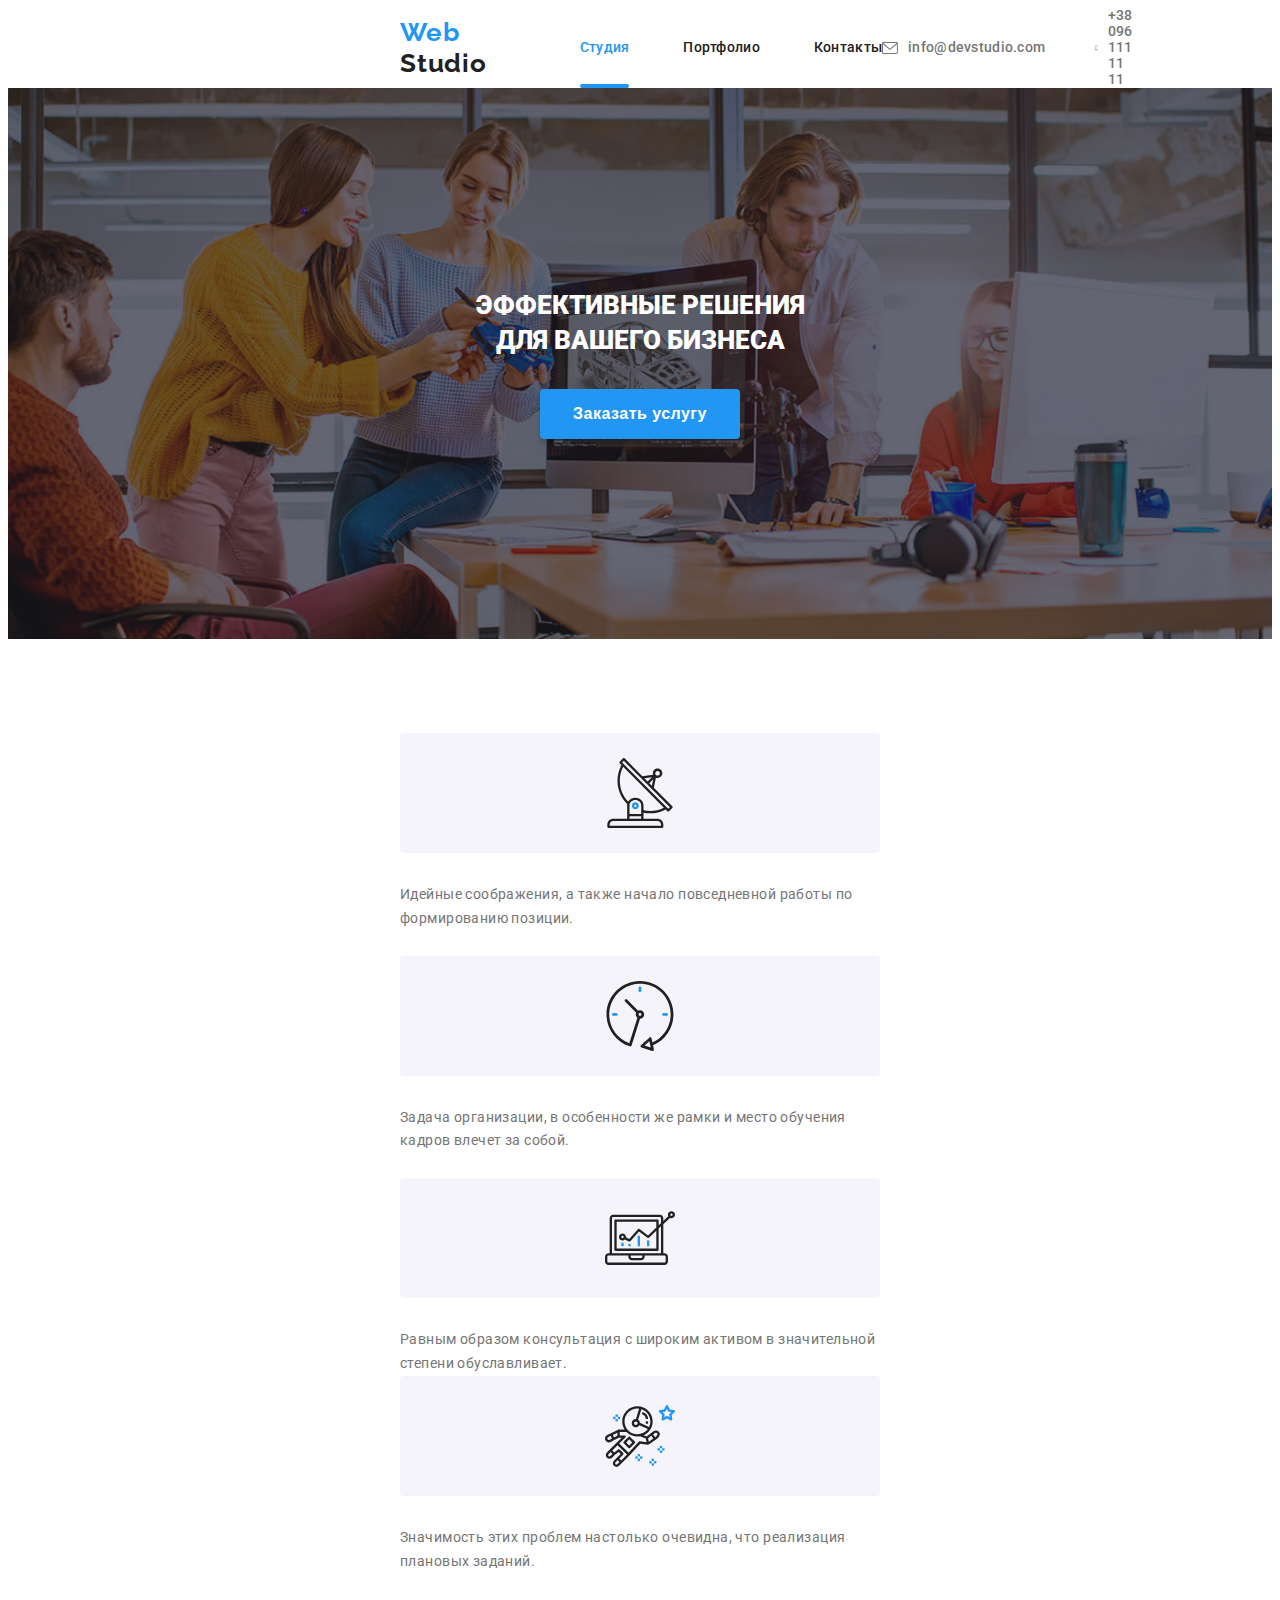
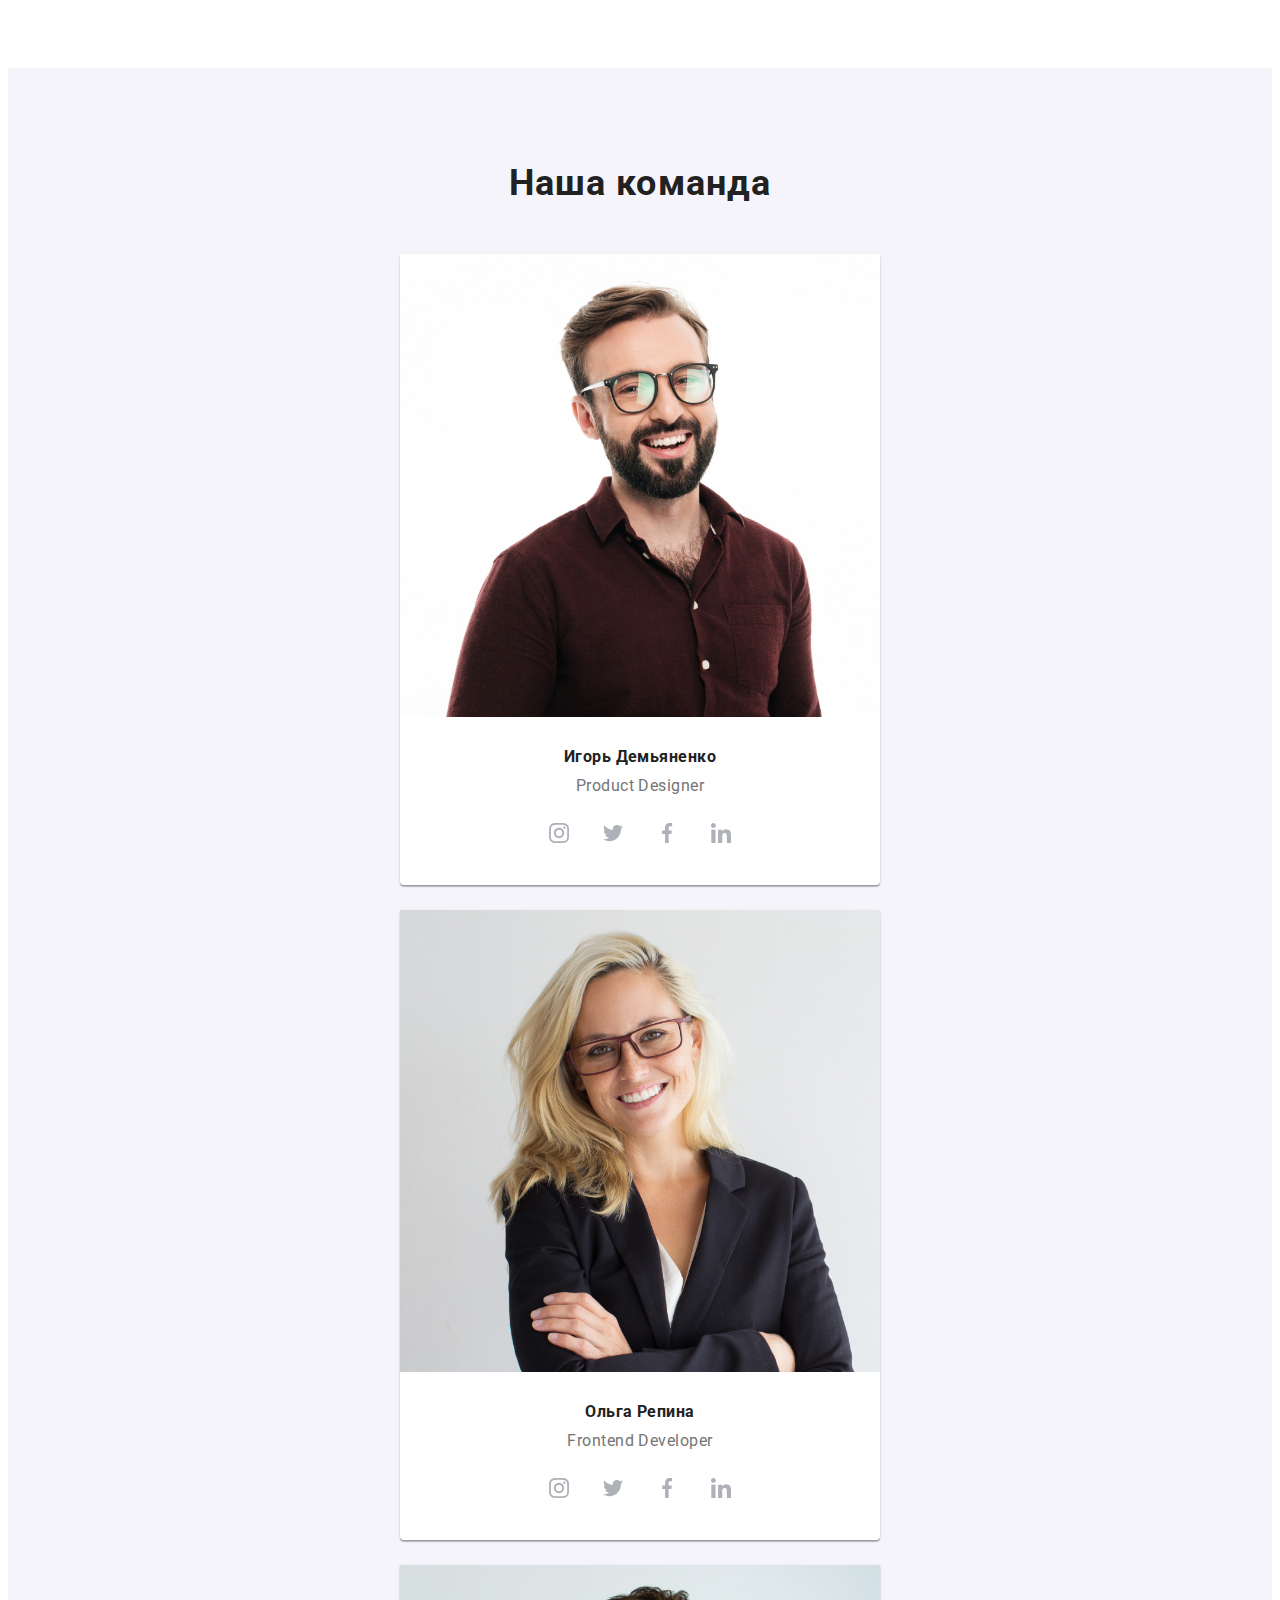
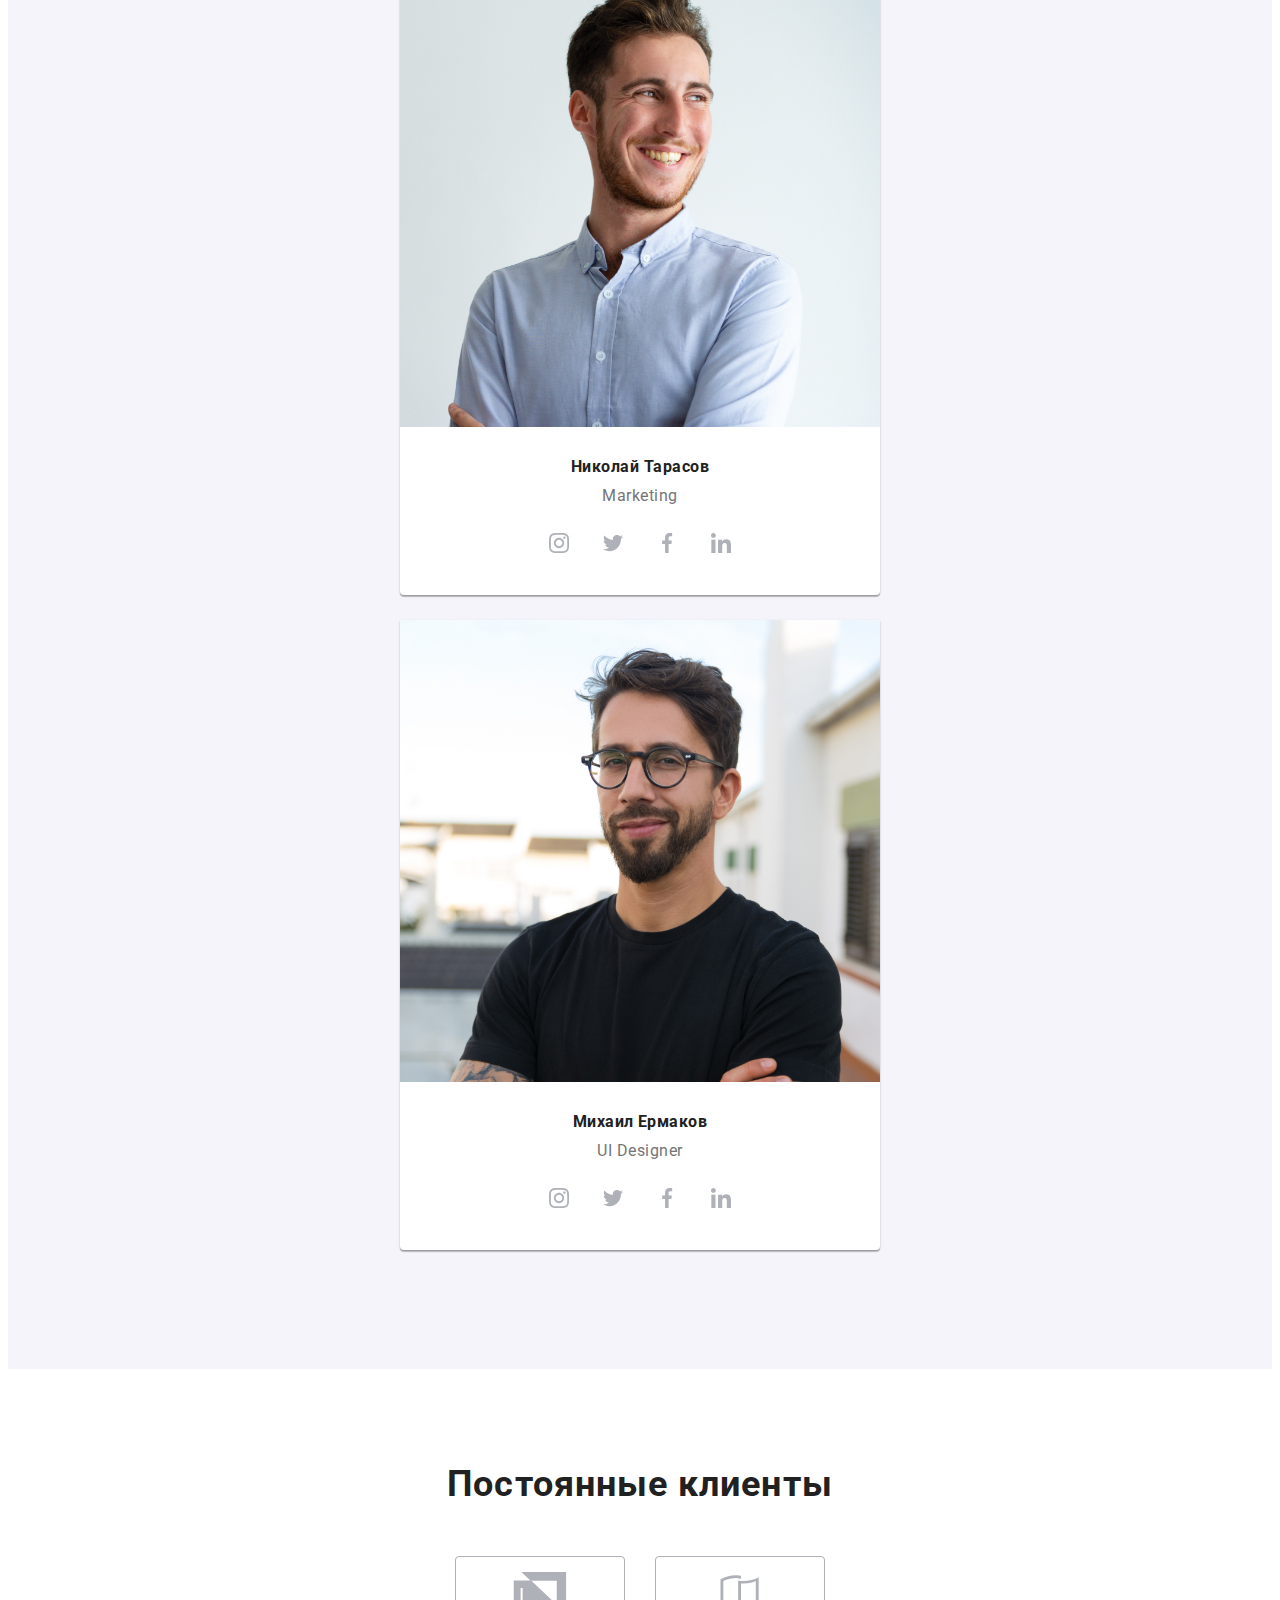
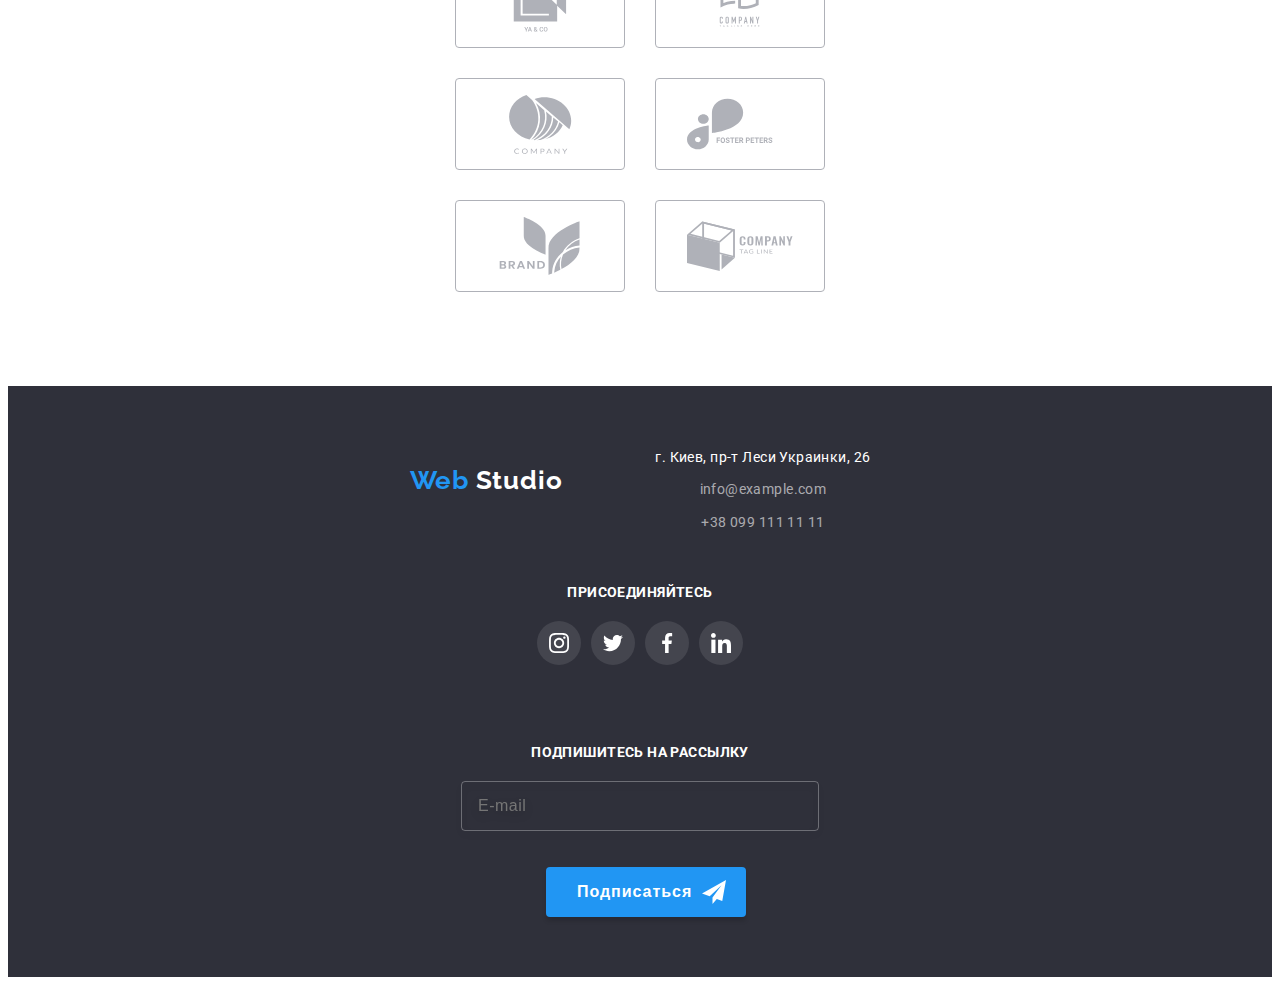
==== commit f657bffc: "+modal" ====
--- a/index.html
+++ b/index.html
@@ -21,7 +21,7 @@
     <link rel="stylesheet" href="./css/main.min.css" />
   </head>
   <body>
-    <!-- <header>
+    <header>
       <div class="container header-container">
         <a href="" class="logo link">
           <span class="logo_first">Web</span>
@@ -66,7 +66,7 @@
           </li>
         </ul>
       </div>
-    </header> -->
+    </header>
     <main>
       <section class="hero section">
         <div class="container hero-container">
@@ -412,7 +412,7 @@
       </section>
     </main>
 
-    <!-- <footer class="footer">
+    <footer class="footer">
       <div class="container footer-container">
         <div class="footer__first">
           <div class="logofoot">
@@ -446,8 +446,8 @@
               </li>
             </ul>
           </address>
-        </div> -->
-<!-- 
+        </div>
+
         <div class="footer__second">
           <h2 class="footer-join">присоединяйтесь</h2>
           <ul class="footer-second-list list">
@@ -480,9 +480,9 @@
               </a>
             </li>
           </ul>
-        </div> -->
-        <!-- 3 -->
-        <!-- <form class="footer__third">
+        </div>
+  
+        <form class="footer__third">
           <label for="" class="footer-label">
             Подпишитесь на рассылку
             <input type="email" class="footer-input" placeholder="E-mail" />
@@ -496,7 +496,7 @@
           </button>
         </form>
       </div>
-    </footer> -->
+    </footer>
     <!-- modal -->
     <div class="backdrop is-hidden" data-modal>
       <div class="modal">
--- a/css/main.min.css
+++ b/css/main.min.css
@@ -1,2 +1,2 @@
-address{font-style:normal}body{font-family:Roboto, sans-serif}.hidden{position:absolute;width:1px;height:1px;margin:-1px;border:0;padding:0;white-space:nowrap;clip-path:inset(100%);clip:rect(0 0 0 0);overflow:hidden}.list{list-style:none}a{text-decoration:none}.container{width:480px;padding-left:15px;padding-right:15px;margin:0 auto}:root{--color_first: #757575;--color_second: #212121;--color_accent: #2196f3;--coolor_title: #ffffff;--color_border: #eeeeee}button{cursor:pointer}p,h1,h2,h3,h4,h5,h6{margin:0}ol,ul{list-style:none;margin:0;padding:0}img{min-width:100%;height:auto;display:block}.header-container{display:flex;align-items:center}.header-connect{margin-left:auto}.header-list{display:flex;align-items:center}.header-list-call{margin-left:auto;display:flex;align-items:center}.logohead{margin-right:93px}.header-item{margin-right:54px}.header-item:last-child{margin-right:0}.header-list-call-item:not(:last-child){margin-right:50px}.logo{margin-right:93px;color:var(--color_second);font-family:Raleway, sans-serif;font-weight:700;font-size:26px;line-height:1.19;letter-spacing:0.03em}.logo_first{color:var(--color_accent)}.header-link{display:block;padding:32px 0;color:var(--color_second);font-weight:500;font-size:14px;line-height:1.14;letter-spacing:0.02em;transition:color 250ms cubic-bezier(0.4, 0, 0.2, 1);position:relative}.header-link.current::after{content:"";width:100%;height:4px;background-color:var(--color_accent);border-radius:2px;position:absolute;left:0;bottom:0}.header-link-call{font-weight:500;font-size:14px;line-height:1.14;letter-spacing:0.02em;color:var(--color_first);transition:color 250ms cubic-bezier(0.4, 0, 0.2, 1)}.header-link-call:hover,.header-link-call:focus,.header-link:hover,.header-link:focus{color:var(--color_accent)}.hlci{width:100%;height:100%;display:flex;align-items:center;justify-content:center}.header-icon{fill:var(--color_first);margin-right:10px;transition:fill 250ms cubic-bezier(0.4, 0, 0.2, 1)}.hlci:hover .header-icon,.hlci:focus .header-icon{fill:var(--color_accent)}.hero__title{font-weight:900;font-size:26px;line-height:1.36;color:var(--coolor_title);text-align:center;text-transform:uppercase}.section{padding:94px 0}.hero__btn{font-weight:700;font-size:16px;line-height:1.875;color:var(--coolor_title);background-color:var(--color_accent);letter-spacing:0.03em;margin-top:30px;display:block;margin-left:auto;margin-right:auto;width:200px;height:50px;border-radius:4px;border-color:transparent;box-shadow:0px 4px 4px rgba(0,0,0,0.15)}.hero{padding:200px 0;background-color:#2f303a;background-image:linear-gradient(rgba(47,48,58,0.4), rgba(47,48,58,0.4)),url(../images/hero_bg.jpg);background-repeat:no-repeat;background-position:center;background-size:cover;max-width:100%;margin:0 auto}.benef__item:not(:last-child){margin-bottom:25px}.benef__title{position:absolute;width:1px;height:1px;margin:-1px;border:0;padding:0;white-space:nowrap;clip-path:inset(100%);clip:rect(0 0 0 0);overflow:hidden}.benef__text{font-weight:normal;font-size:14px;line-height:1.71;color:var(--color_first);letter-spacing:0.03em}.benef__container{display:flex;justify-content:center;align-items:center;width:270px;height:120px;background:#f5f4fa;border-radius:4px;margin-bottom:30px;width:100%}.benef__item:not(:last-child){margin-bottom:25px}.benef__title{display:flex;font-weight:700;font-size:14px;line-height:1.14;letter-spacing:0.03em;text-transform:uppercase;color:var(--color_second);margin-bottom:10px;justify-content:center}.benef__text{font-weight:normal;font-size:14px;line-height:1.71;color:var(--color_first);letter-spacing:0.03em}.section--no-padding-top{padding-top:0}.doing{display:flex}.doing__item:not(:last-child){margin-right:30px}.section__title{font-weight:700;font-size:36px;line-height:1.17;text-align:center;letter-spacing:0.03em;color:var(--color_second);margin-bottom:50px}.doing__box{position:relative}.doing__text{position:absolute;left:0;font-weight:bold;font-size:14px;line-height:1.14;letter-spacing:0.03em;text-transform:uppercase;color:var(--coolor_title);background-color:rgba(47,48,58,0.8);height:70px;width:100%;transform:translateY(-70px);display:flex;justify-content:center;align-items:center}.section--other-background{background-color:#f5f4fa}.team__item{margin-bottom:25px;background-color:var(--coolor_title);box-shadow:0px 1px 3px rgba(0,0,0,0.12),0px 1px 1px rgba(0,0,0,0.14),0px 2px 1px rgba(0,0,0,0.2);border-radius:0px 0px 4px 4px}.team__item img{width:270px;height:auto}.team__header{font-family:Roboto;font-weight:700;font-size:16px;line-height:1.19;text-align:center;letter-spacing:0.03em;color:var(--color_second)}.team__name{padding-top:30px}.team__text{margin-top:10px;font-weight:normal;font-size:16px;line-height:1.19;text-align:center;letter-spacing:0.03em;color:var(--color_first);padding-bottom:16px}.teamsocial{display:flex;justify-content:center}.teamsocial__item{width:44px;height:44px;margin-bottom:30px}.teamsocial__item+.teamsocial__item{margin-left:10px}.teamsocial__link{width:100%;height:100%;border-radius:50%;display:flex;align-items:center;justify-content:center;transition:background-color 250ms cubic-bezier(0.4, 0, 0.2, 1)}.teamsocial__link:hover,.teamsocial__link:focus{background-color:var(--color_accent)}.teamsocial__icon{fill:#afb1b8;transition:fill 250ms cubic-bezier(0.4, 0, 0.2, 1)}.teamsocial__link:hover .teamsocial__icon,.teamsocial__link:focus .teamsocial__icon{fill:var(--coolor_title)}.client__title{font-weight:bold;font-size:28px;line-height:1.167;text-align:center;letter-spacing:0.03em;color:#212121;margin-bottom:50px}.clients{display:flex;justify-content:center;flex-wrap:wrap}.clients__item{display:flex;margin-bottom:30px}.clients__item+.clients__item{margin-left:30px}.clients__item:nth-child(2n+1){margin-left:0}.clients__item:nth-last-child(-n+2){margin-bottom:0}.clients__link{width:100%;height:100%;display:flex;align-items:center;justify-content:center;width:170px;height:92px;border:1px solid #afb1b8;box-sizing:border-box;border-radius:4px;transition:border-color 250ms cubic-bezier(0.4, 0, 0.2, 1)}.clients__link:hover,.clients__link:focus{border-color:var(--color_accent)}.clients__icon{fill:#afb1b8;transition:fill 250ms cubic-bezier(0.4, 0, 0.2, 1)}.clients__link:hover .clients__icon,.clients__link:focus .clients__icon{fill:var(--color_accent)}.logofoot{margin-bottom:20px}.address-item:not(:last-child){margin-bottom:9px}.footer{padding:60px 0;background-color:#2f303a}.footer-logo{color:#fff}.gorod{font-weight:normal;font-size:14px;line-height:1.71;letter-spacing:0.03em;color:#fff;font-style:normal}.footer-mail,.footer-tel{font-weight:normal;font-size:14px;line-height:1.71;letter-spacing:0.03em;color:rgba(255,255,255,0.6);font-style:normal}.footer-join{font-weight:bold;font-size:14px;line-height:1.14;letter-spacing:0.03em;text-transform:uppercase;color:#ffffff;margin-bottom:20px}.footer-container{display:flex;align-items:baseline}.footer__second{margin-left:70px;justify-content:center;align-items:center}.footer-second-list{display:flex;justify-content:center}.footer-second-item{width:44px;height:44px;margin-bottom:30px}.footer-second-item+.footer-second-item{margin-left:10px}.footer-second-link{width:100%;height:100%;border-radius:50%;display:flex;align-items:center;justify-content:center;background-color:rgba(255,255,255,0.1);transition:background-color 250ms cubic-bezier(0.4, 0, 0.2, 1)}.footer-second-link:hover,.footer-second-link:focus{background-color:var(--color_accent)}.footer-second-icon{fill:var(--coolor_title)}.footer__third{margin-left:93px;display:flex}.footer-label{font-weight:bold;font-size:14px;line-height:1.14;letter-spacing:0.03em;text-transform:uppercase;color:#ffffff}.footer-input{margin-top:20px;font-size:16px;line-height:20px;display:flex;align-items:center;letter-spacing:0.03em;color:rgba(255,255,255,0.6);padding-left:16px;width:358px;height:50px;background-color:transparent;border:1px solid rgba(255,255,255,0.3);box-sizing:border-box;filter:drop-shadow(0px 4px 4px rgba(0,0,0,0.15));border-radius:4px}.footer-button{margin-left:12px;margin-top:36px;width:200px;height:50px;background:#2196f3;box-shadow:0px 4px 4px rgba(0,0,0,0.15);border-radius:4px;border-color:transparent;font-weight:bold;font-size:16px;line-height:30px;display:flex;align-items:center;text-align:center;letter-spacing:0.06em;padding-left:29px;color:#ffffff}.fly-icon{margin-left:10px}.backdrop{width:100vw;height:100vh;background-color:rgba(0,0,0,0.2);position:fixed;top:0;left:0;transition:opacity 300ms, visibility 300ms}.modal{width:528px;height:581px;background:#ffffff;box-shadow:0px 1px 3px rgba(0,0,0,0.12),0px 1px 1px rgba(0,0,0,0.14),0px 2px 1px rgba(0,0,0,0.2);border-radius:4px;position:absolute;top:50%;left:50%;transform:translate(-50%, -50%)}.modal-close{position:absolute;top:8px;right:8px;width:30px;height:30px;background:#ffffff;border:1px solid rgba(0,0,0,0.1);border-radius:50%;display:flex;align-items:center;justify-content:center}.close-icon{transition:fill 250ms cubic-bezier(0.4, 0, 0.2, 1)}.modal-close:hover .close-icon,.modal-close:focus .close-icon{fill:var(--color_accent)}.is-hidden{visibility:hidden;opacity:0;pointer-events:none}.modal{padding:40px}.modal-title{font-weight:bold;font-size:20px;line-height:1.15;text-align:center;letter-spacing:0.03em;color:#212121;margin-bottom:12px}.modal-form-field{margin-bottom:10px}.modal-input{display:block;width:448px;height:40px;border:1px solid rgba(33,33,33,0.2);box-sizing:border-box;border-radius:4px;padding-left:12px;outline:none;padding-left:40px}.modal-input::placeholder{font-size:14px;line-height:1.17;letter-spacing:0.01em;color:rgba(117,117,117,0.5)}.modal-input-text{font-size:12px;line-height:1.17;letter-spacing:0.01em;color:#757575;display:block;margin-bottom:4px}.modal-form-field-com{margin-bottom:20px}.modal-input-comment{padding:12px 16px;width:448px;height:120px;resize:none}.modal-button{font-size:16px;line-height:1.875;display:block;margin-left:auto;margin-right:auto;letter-spacing:0.06em;color:#ffffff;justify-content:center;width:200px;height:50px;background:#188ce8;border-radius:4px;border-color:transparent;box-shadow:0px 1px 3px rgba(0,0,0,0.12),0px 1px 1px rgba(0,0,0,0.14),0px 2px 1px rgba(0,0,0,0.2);box-shadow:0px 1px 3px rgba(0,0,0,0.12),0px 1px 1px rgba(0,0,0,0.14),0px 2px 1px rgba(0,0,0,0.2);transition:box-shadow 250ms cubic-bezier(0.4, 0, 0.2, 1)}.modal-button:hover,.modal-button:focus{box-shadow:0px 4px 4px rgba(0,0,0,0.15)}.modal-check{font-size:14px;line-height:24px;letter-spacing:0.03em;color:#757575;margin-bottom:30px}.modal-contract{color:var(--color_accent);text-decoration:underline}.modal-input{transition:border-color 250ms cubic-bezier(0.4, 0, 0.2, 1)}.modal-input:focus{border-color:var(--color_accent)}.modal-wrap{position:relative}.modal-icon{position:absolute;top:0;left:0;margin-left:12px;margin-top:11px;transition:fill 250ms cubic-bezier(0.4, 0, 0.2, 1)}.modal-input:focus+.modal-icon{fill:var(--color_accent)}.modal-check-text span{width:16px;height:15px;border:2px solid #212121;border-radius:2px;display:flex;margin-right:5px;align-items:center;justify-content:center}.modal-check{appearance:none;display:flex;align-items:center}.modal-check:checked+.modal-check-text span{background-color:var(--color_accent);border:none}.wrap-modal-check{display:flex;align-items:center;justify-content:center}.modal-contract{margin-left:3px}.section-work-list{display:flex;justify-content:center;margin-bottom:50px}.section-item:not(:last-child){margin-right:8px}.section-work-title{position:absolute;width:1px;height:1px;margin:-1px;border:0;padding:0;white-space:nowrap;clip-path:inset(100%);clip:rect(0 0 0 0);overflow:hidden}.section-work-link{font-weight:500;font-size:16px;line-height:1.625;text-align:center;letter-spacing:0.03em;color:var(--color_second);background-color:#f5f4fa;padding:6px 22px;border-radius:4px;border-color:transparent;transition:background-color 250ms cubic-bezier(0.4, 0, 0.2, 1),color 250ms cubic-bezier(0.4, 0, 0.2, 1),box-shadow 250ms cubic-bezier(0.4, 0, 0.2, 1)}.section-work-link:hover,.section-work-link:focus{color:#fff;background-color:var(--color_accent);box-shadow:0px 3px 1px rgba(0,0,0,0.1),0px 1px 2px rgba(0,0,0,0.08),0px 2px 2px rgba(0,0,0,0.12)}.work-pic-title{font-family:Roboto;font-weight:bold;font-size:18px;line-height:2;letter-spacing:0.06em;color:var(--color_second)}.work-pic-text{margin-top:4px;font-weight:normal;font-size:16px;line-height:1.875;letter-spacing:0.03em;color:var(--color_first)}.wrap-work{position:relative;overflow:hidden}.work-top-text{position:absolute;top:0;left:0;font-size:18px;line-height:1.56;letter-spacing:0.03em;color:var(--coolor_title);padding:63px 24px;background-color:rgba(33,150,243,0.9);transform:translateY(100%);transition:transform 300ms}.work-pic-link:hover .work-top-text,.work-pic-link:focus .work-top-text{transform:translateY(0)}.active-page{color:var(--color_accent);transition:color 250ms cubic-bezier(0.4, 0, 0.2, 1)}.active-page:hover,.active-page:focus{color:var(--color_second)}.work-pic-list{display:flex;flex-wrap:wrap;justify-content:center}.work-pic-item{background-color:var(--coolor_title);margin-bottom:30px;margin-right:30px;transition:box-shadow 250ms cubic-bezier(0.4, 0, 0.2, 1);position:relative}.work-pic-item:nth-child(3n+3){margin-right:0}.work-pic-item:not(:nth-child(-n+3)){margin-bottom:30px}.work-pic-item:nth-last-child(-n+3){margin-bottom:0}.work-pic-link{display:block;transition:box-shadow 250ms cubic-bezier(0.4, 0, 0.2, 1)}.work-pic-link:hover,.work-pic-link:focus{box-shadow:0px 1px 1px rgba(0,0,0,0.12),0px 4px 4px rgba(0,0,0,0.06),1px 4px 6px rgba(0,0,0,0.16)}.work{padding:20px 24px;border-left:1px solid var(--color_border);border-right:1px solid var(--color_border);border-bottom:1px solid var(--color_border)}.wrap{border-bottom:1px solid #ececec}
+address{font-style:normal}body{font-family:Roboto, sans-serif}.hidden{position:absolute;width:1px;height:1px;margin:-1px;border:0;padding:0;white-space:nowrap;clip-path:inset(100%);clip:rect(0 0 0 0);overflow:hidden}.list{list-style:none}a{text-decoration:none}.container{width:480px;padding-left:15px;padding-right:15px;margin:0 auto}:root{--color_first: #757575;--color_second: #212121;--color_accent: #2196f3;--coolor_title: #ffffff;--color_border: #eeeeee}button{cursor:pointer}p,h1,h2,h3,h4,h5,h6{margin:0}ol,ul{list-style:none;margin:0;padding:0}img{min-width:100%;height:auto;display:block}.header-container{display:flex;align-items:center}.header-connect{margin-left:auto}.header-list{display:flex;align-items:center}.header-list-call{margin-left:auto;display:flex;align-items:center}.logohead{margin-right:93px}.header-item{margin-right:54px}.header-item:last-child{margin-right:0}.header-list-call-item:not(:last-child){margin-right:50px}.logo{margin-right:93px;color:var(--color_second);font-family:Raleway, sans-serif;font-weight:700;font-size:26px;line-height:1.19;letter-spacing:0.03em}.logo_first{color:var(--color_accent)}.header-link{display:block;padding:32px 0;color:var(--color_second);font-weight:500;font-size:14px;line-height:1.14;letter-spacing:0.02em;transition:color 250ms cubic-bezier(0.4, 0, 0.2, 1);position:relative}.header-link.current::after{content:"";width:100%;height:4px;background-color:var(--color_accent);border-radius:2px;position:absolute;left:0;bottom:0}.header-link-call{font-weight:500;font-size:14px;line-height:1.14;letter-spacing:0.02em;color:var(--color_first);transition:color 250ms cubic-bezier(0.4, 0, 0.2, 1)}.header-link-call:hover,.header-link-call:focus,.header-link:hover,.header-link:focus{color:var(--color_accent)}.hlci{width:100%;height:100%;display:flex;align-items:center;justify-content:center}.header-icon{fill:var(--color_first);margin-right:10px;transition:fill 250ms cubic-bezier(0.4, 0, 0.2, 1)}.hlci:hover .header-icon,.hlci:focus .header-icon{fill:var(--color_accent)}.hero__title{font-weight:900;font-size:26px;line-height:1.36;color:var(--coolor_title);text-align:center;text-transform:uppercase}.section{padding:94px 0}.hero__btn{font-weight:700;font-size:16px;line-height:1.875;color:var(--coolor_title);background-color:var(--color_accent);letter-spacing:0.03em;margin-top:30px;display:block;margin-left:auto;margin-right:auto;width:200px;height:50px;border-radius:4px;border-color:transparent;box-shadow:0px 4px 4px rgba(0,0,0,0.15)}.hero{padding:200px 0;background-color:#2f303a;background-image:linear-gradient(rgba(47,48,58,0.4), rgba(47,48,58,0.4)),url(../images/hero_bg.jpg);background-repeat:no-repeat;background-position:center;background-size:cover;max-width:100%;margin:0 auto}.benef__item:not(:last-child){margin-bottom:25px}.benef__title{position:absolute;width:1px;height:1px;margin:-1px;border:0;padding:0;white-space:nowrap;clip-path:inset(100%);clip:rect(0 0 0 0);overflow:hidden}.benef__text{font-weight:normal;font-size:14px;line-height:1.71;color:var(--color_first);letter-spacing:0.03em}.benef__container{display:flex;justify-content:center;align-items:center;width:270px;height:120px;background:#f5f4fa;border-radius:4px;margin-bottom:30px;width:100%}.benef__item:not(:last-child){margin-bottom:25px}.benef__title{display:flex;font-weight:700;font-size:14px;line-height:1.14;letter-spacing:0.03em;text-transform:uppercase;color:var(--color_second);margin-bottom:10px;justify-content:center}.benef__text{font-weight:normal;font-size:14px;line-height:1.71;color:var(--color_first);letter-spacing:0.03em}.section--no-padding-top{padding-top:0}.doing{display:flex}.doing__item:not(:last-child){margin-right:30px}.section__title{font-weight:700;font-size:36px;line-height:1.17;text-align:center;letter-spacing:0.03em;color:var(--color_second);margin-bottom:50px}.doing__box{position:relative}.doing__text{position:absolute;left:0;font-weight:bold;font-size:14px;line-height:1.14;letter-spacing:0.03em;text-transform:uppercase;color:var(--coolor_title);background-color:rgba(47,48,58,0.8);height:70px;width:100%;transform:translateY(-70px);display:flex;justify-content:center;align-items:center}.section--other-background{background-color:#f5f4fa}.team__item{margin-bottom:25px;background-color:var(--coolor_title);box-shadow:0px 1px 3px rgba(0,0,0,0.12),0px 1px 1px rgba(0,0,0,0.14),0px 2px 1px rgba(0,0,0,0.2);border-radius:0px 0px 4px 4px}.team__item img{width:270px;height:auto}.team__header{font-family:Roboto;font-weight:700;font-size:16px;line-height:1.19;text-align:center;letter-spacing:0.03em;color:var(--color_second)}.team__name{padding-top:30px}.team__text{margin-top:10px;font-weight:normal;font-size:16px;line-height:1.19;text-align:center;letter-spacing:0.03em;color:var(--color_first);padding-bottom:16px}.teamsocial{display:flex;justify-content:center}.teamsocial__item{width:44px;height:44px;margin-bottom:30px}.teamsocial__item+.teamsocial__item{margin-left:10px}.teamsocial__link{width:100%;height:100%;border-radius:50%;display:flex;align-items:center;justify-content:center;transition:background-color 250ms cubic-bezier(0.4, 0, 0.2, 1)}.teamsocial__link:hover,.teamsocial__link:focus{background-color:var(--color_accent)}.teamsocial__icon{fill:#afb1b8;transition:fill 250ms cubic-bezier(0.4, 0, 0.2, 1)}.teamsocial__link:hover .teamsocial__icon,.teamsocial__link:focus .teamsocial__icon{fill:var(--coolor_title)}.client__title{font-weight:bold;font-size:28px;line-height:1.167;text-align:center;letter-spacing:0.03em;color:#212121;margin-bottom:50px}.clients{display:flex;justify-content:center;flex-wrap:wrap}.clients__item{display:flex;margin-bottom:30px}.clients__item+.clients__item{margin-left:30px}.clients__item:nth-child(2n+1){margin-left:0}.clients__item:nth-last-child(-n+2){margin-bottom:0}.clients__link{width:100%;height:100%;display:flex;align-items:center;justify-content:center;width:170px;height:92px;border:1px solid #afb1b8;box-sizing:border-box;border-radius:4px;transition:border-color 250ms cubic-bezier(0.4, 0, 0.2, 1)}.clients__link:hover,.clients__link:focus{border-color:var(--color_accent)}.clients__icon{fill:#afb1b8;transition:fill 250ms cubic-bezier(0.4, 0, 0.2, 1)}.clients__link:hover .clients__icon,.clients__link:focus .clients__icon{fill:var(--color_accent)}.logofoot{margin-bottom:20px;display:flex;justify-content:center;align-items:center}.address-item:not(:last-child){margin-bottom:9px}.footer{padding:60px 0;background-color:#2f303a}.footer__first{display:flex;flex-wrap:wrap;justify-content:center}.footer-logo{color:#fff}.gorod{font-weight:normal;font-size:14px;line-height:1.71;letter-spacing:0.03em;color:#fff;font-style:normal}.footer-mail,.footer-tel{font-weight:normal;font-size:14px;line-height:1.71;letter-spacing:0.03em;color:rgba(255,255,255,0.6);font-style:normal}.footer-join{font-weight:bold;font-size:14px;line-height:1.14;letter-spacing:0.03em;text-transform:uppercase;color:#ffffff;margin-bottom:20px}.footer-container{justify-content:center;text-align:center}.footer__second{margin-top:50px;justify-content:center;align-items:center}.footer-second-list{display:flex;justify-content:center}.footer-second-item{width:44px;height:44px;margin-bottom:30px}.footer-second-item+.footer-second-item{margin-left:10px}.footer-second-link{width:100%;height:100%;border-radius:50%;display:flex;align-items:center;justify-content:center;background-color:rgba(255,255,255,0.1);transition:background-color 250ms cubic-bezier(0.4, 0, 0.2, 1)}.footer-second-link:hover,.footer-second-link:focus{background-color:var(--color_accent)}.footer-second-icon{fill:var(--coolor_title)}.footer__third{margin-top:50px;display:flex;flex-wrap:wrap;justify-content:center;align-items:center}.footer-label{font-weight:bold;font-size:14px;line-height:1.14;letter-spacing:0.03em;text-transform:uppercase;color:#ffffff}.footer-input{margin-top:20px;font-size:16px;line-height:20px;display:flex;align-items:center;letter-spacing:0.03em;color:rgba(255,255,255,0.6);padding-left:16px;width:358px;height:50px;background-color:transparent;border:1px solid rgba(255,255,255,0.3);box-sizing:border-box;filter:drop-shadow(0px 4px 4px rgba(0,0,0,0.15));border-radius:4px}.footer-button{margin-left:12px;margin-top:36px;width:200px;height:50px;background:#2196f3;box-shadow:0px 4px 4px rgba(0,0,0,0.15);border-radius:4px;border-color:transparent;font-weight:bold;font-size:16px;line-height:30px;display:flex;align-items:center;text-align:center;letter-spacing:0.06em;padding-left:29px;color:#ffffff}.fly-icon{margin-left:10px}.backdrop{width:100vw;height:100vh;background-color:rgba(0,0,0,0.2);position:fixed;top:0;left:0;transition:opacity 300ms, visibility 300ms}.modal{width:450px;height:609px;background:#ffffff;box-shadow:0px 1px 3px rgba(0,0,0,0.12),0px 1px 1px rgba(0,0,0,0.14),0px 2px 1px rgba(0,0,0,0.2);border-radius:4px;position:absolute;top:50%;left:50%;transform:translate(-50%, -50%)}.modal-close{position:absolute;top:8px;right:8px;width:30px;height:30px;background:#ffffff;border:1px solid rgba(0,0,0,0.1);border-radius:50%;display:flex;align-items:center;justify-content:center}.close-icon{transition:fill 250ms cubic-bezier(0.4, 0, 0.2, 1)}.modal-close:hover .close-icon,.modal-close:focus .close-icon{fill:var(--color_accent)}.is-hidden{visibility:hidden;opacity:0;pointer-events:none}.modal{padding:40px}.modal-title{font-weight:bold;font-size:20px;line-height:1.15;text-align:center;letter-spacing:0.03em;color:#212121;margin-bottom:12px}.modal-form-field{margin-bottom:10px}.modal-input{display:block;width:370px;height:40px;border:1px solid rgba(33,33,33,0.2);box-sizing:border-box;border-radius:4px;padding-left:12px;outline:none;padding-left:40px}.modal-input::placeholder{font-size:14px;line-height:1.17;letter-spacing:0.01em;color:rgba(117,117,117,0.5)}.modal-input-text{font-size:12px;line-height:1.17;letter-spacing:0.01em;color:#757575;display:block;margin-bottom:4px}.modal-form-field-com{margin-bottom:20px}.modal-input-comment{padding:12px 16px;width:370px;height:120px;resize:none}.modal-button{font-size:16px;line-height:1.875;display:block;margin-left:auto;margin-right:auto;letter-spacing:0.06em;color:#ffffff;justify-content:center;width:200px;height:50px;background:#188ce8;border-radius:4px;border-color:transparent;box-shadow:0px 1px 3px rgba(0,0,0,0.12),0px 1px 1px rgba(0,0,0,0.14),0px 2px 1px rgba(0,0,0,0.2);box-shadow:0px 1px 3px rgba(0,0,0,0.12),0px 1px 1px rgba(0,0,0,0.14),0px 2px 1px rgba(0,0,0,0.2);transition:box-shadow 250ms cubic-bezier(0.4, 0, 0.2, 1)}.modal-button:hover,.modal-button:focus{box-shadow:0px 4px 4px rgba(0,0,0,0.15)}.modal-check{font-size:12px;line-height:14px;letter-spacing:1.71;color:#757575;margin-bottom:30px}.modal-contract{color:var(--color_accent);text-decoration:underline}.modal-input{transition:border-color 250ms cubic-bezier(0.4, 0, 0.2, 1)}.modal-input:focus{border-color:var(--color_accent)}.modal-wrap{position:relative}.modal-icon{position:absolute;top:0;left:0;margin-left:12px;margin-top:11px;transition:fill 250ms cubic-bezier(0.4, 0, 0.2, 1)}.modal-input:focus+.modal-icon{fill:var(--color_accent)}.modal-check-text span{width:16px;height:15px;border:2px solid #212121;border-radius:2px;display:flex;margin-right:5px;align-items:center;justify-content:center}.modal-check{appearance:none;display:flex;align-items:center}.modal-check:checked+.modal-check-text span{background-color:var(--color_accent);border:none}.wrap-modal-check{display:flex;align-items:center;justify-content:center}.modal-contract{margin-left:3px}.section-work-list{display:flex;justify-content:center;margin-bottom:50px}.section-item:not(:last-child){margin-right:8px}.section-work-title{position:absolute;width:1px;height:1px;margin:-1px;border:0;padding:0;white-space:nowrap;clip-path:inset(100%);clip:rect(0 0 0 0);overflow:hidden}.section-work-link{font-weight:500;font-size:16px;line-height:1.625;text-align:center;letter-spacing:0.03em;color:var(--color_second);background-color:#f5f4fa;padding:6px 22px;border-radius:4px;border-color:transparent;transition:background-color 250ms cubic-bezier(0.4, 0, 0.2, 1),color 250ms cubic-bezier(0.4, 0, 0.2, 1),box-shadow 250ms cubic-bezier(0.4, 0, 0.2, 1)}.section-work-link:hover,.section-work-link:focus{color:#fff;background-color:var(--color_accent);box-shadow:0px 3px 1px rgba(0,0,0,0.1),0px 1px 2px rgba(0,0,0,0.08),0px 2px 2px rgba(0,0,0,0.12)}.work-pic-title{font-family:Roboto;font-weight:bold;font-size:18px;line-height:2;letter-spacing:0.06em;color:var(--color_second)}.work-pic-text{margin-top:4px;font-weight:normal;font-size:16px;line-height:1.875;letter-spacing:0.03em;color:var(--color_first)}.wrap-work{position:relative;overflow:hidden}.work-top-text{position:absolute;top:0;left:0;font-size:18px;line-height:1.56;letter-spacing:0.03em;color:var(--coolor_title);padding:63px 24px;background-color:rgba(33,150,243,0.9);transform:translateY(100%);transition:transform 300ms}.work-pic-link:hover .work-top-text,.work-pic-link:focus .work-top-text{transform:translateY(0)}.active-page{color:var(--color_accent);transition:color 250ms cubic-bezier(0.4, 0, 0.2, 1)}.active-page:hover,.active-page:focus{color:var(--color_second)}.work-pic-list{display:flex;flex-wrap:wrap;justify-content:center}.work-pic-item{background-color:var(--coolor_title);margin-bottom:30px;margin-right:30px;transition:box-shadow 250ms cubic-bezier(0.4, 0, 0.2, 1);position:relative}.work-pic-item:nth-child(3n+3){margin-right:0}.work-pic-item:not(:nth-child(-n+3)){margin-bottom:30px}.work-pic-item:nth-last-child(-n+3){margin-bottom:0}.work-pic-link{display:block;transition:box-shadow 250ms cubic-bezier(0.4, 0, 0.2, 1)}.work-pic-link:hover,.work-pic-link:focus{box-shadow:0px 1px 1px rgba(0,0,0,0.12),0px 4px 4px rgba(0,0,0,0.06),1px 4px 6px rgba(0,0,0,0.16)}.work{padding:20px 24px;border-left:1px solid var(--color_border);border-right:1px solid var(--color_border);border-bottom:1px solid var(--color_border)}.wrap{border-bottom:1px solid #ececec}
 /*# sourceMappingURL=main.min.css.map */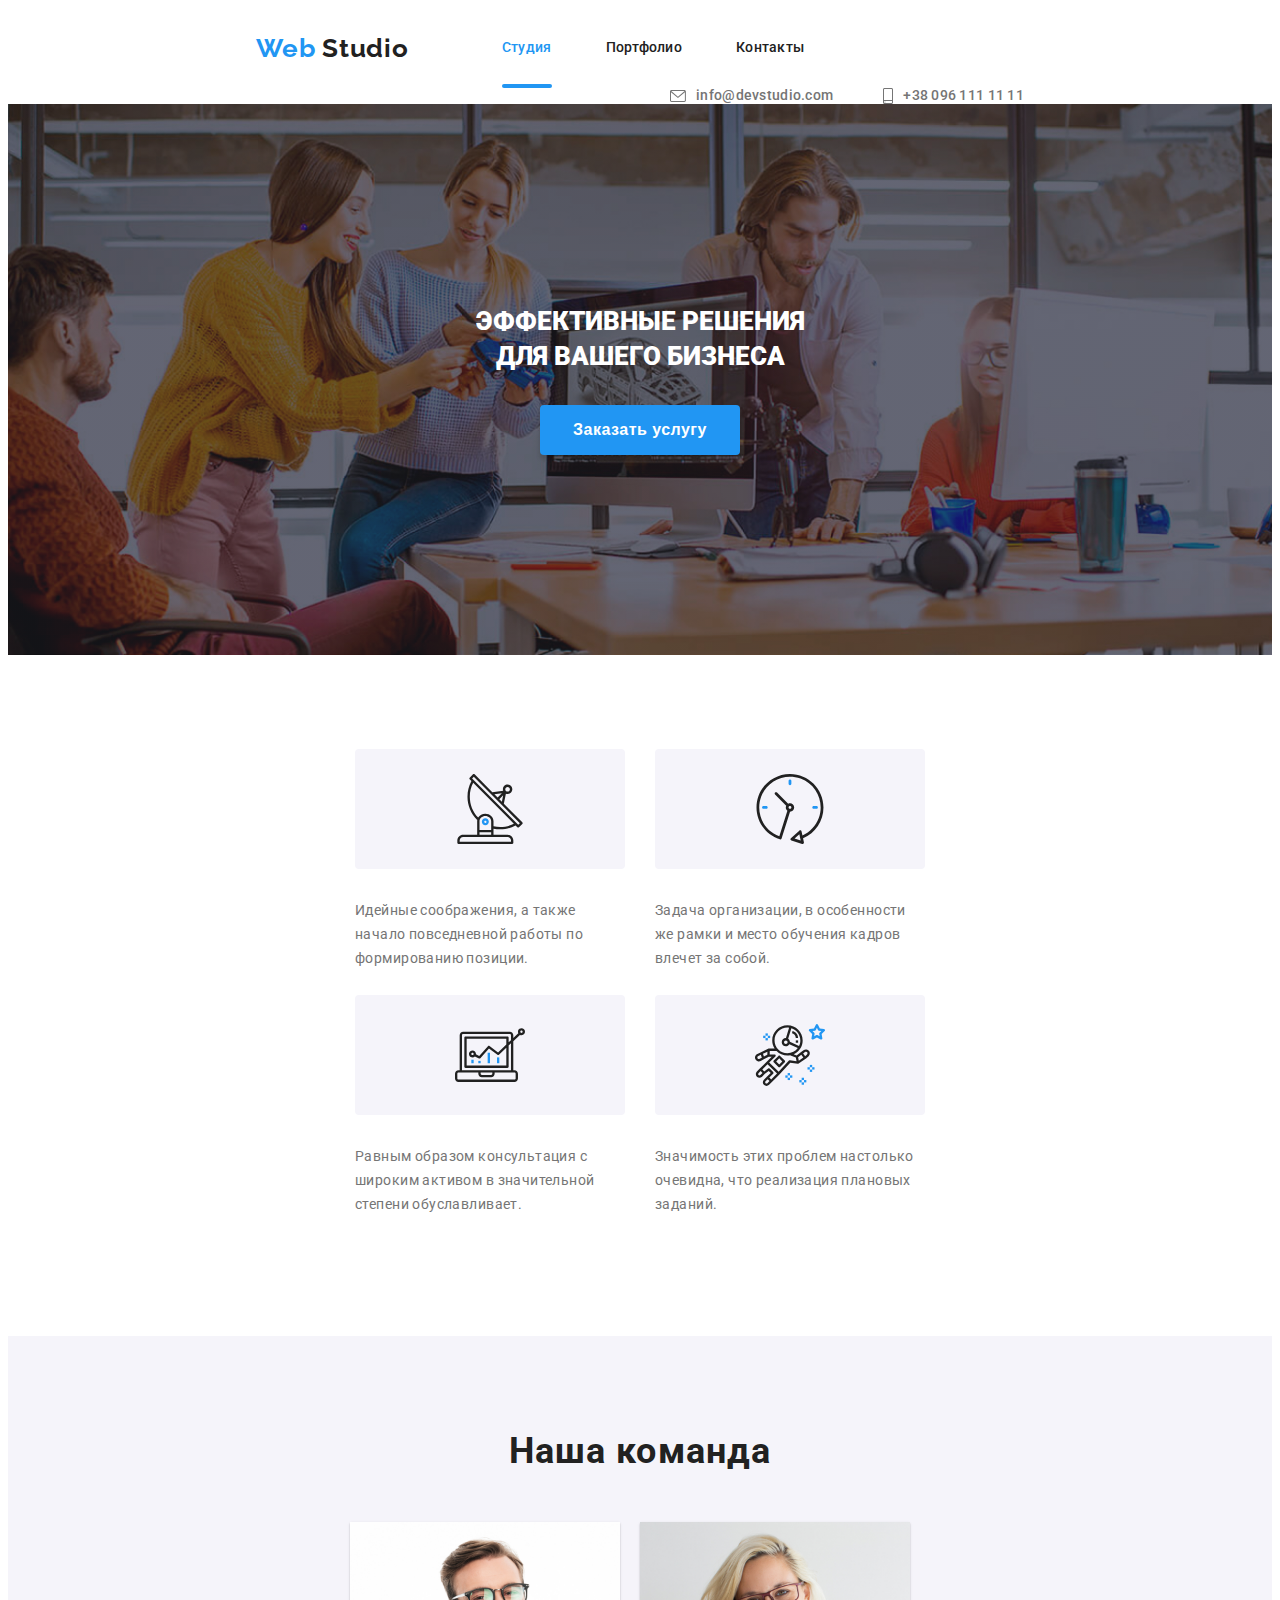
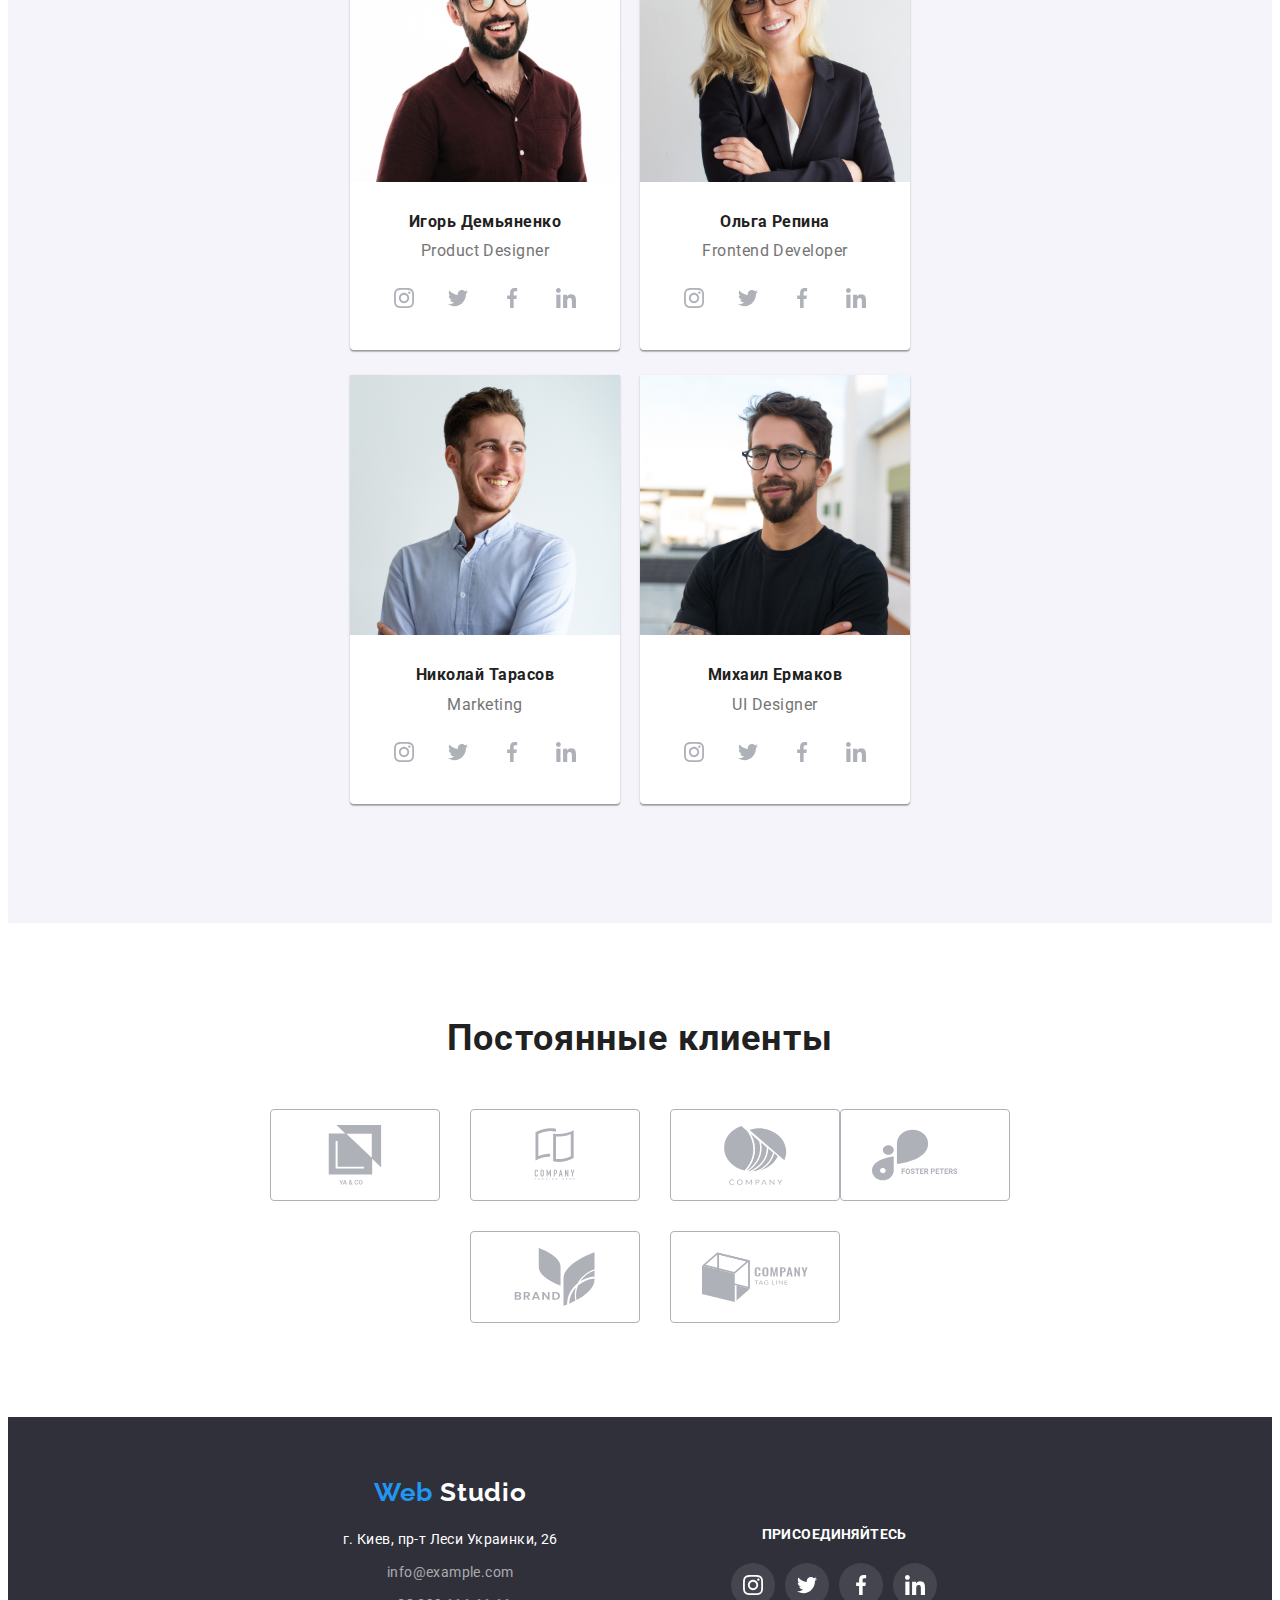
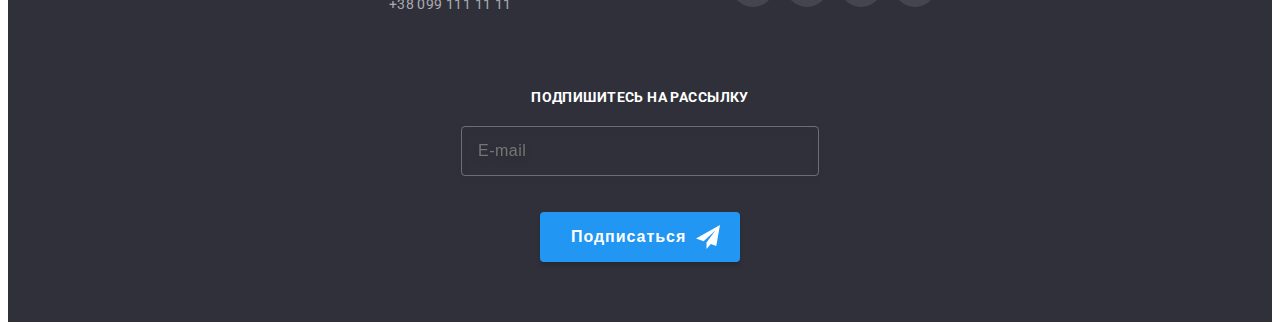
==== commit 53e97ecf: "mobile tablet" ====
--- a/index.html
+++ b/index.html
@@ -111,7 +111,7 @@
                 кадров влечет за собой.
               </p>
             </li>
-            <li class="benef-__item">
+            <li class="benef__item">
               <div class="benef__container">
                 <svg class="benef__icon" width="70" height="70">
                   <use href="./images/icons.svg#icon-benef3"></use>
@@ -414,6 +414,7 @@
 
     <footer class="footer">
       <div class="container footer-container">
+        <div class="fotfirstsec">
         <div class="footer__first">
           <div class="logofoot">
             <a href="" class="logo link footer-logo">
@@ -480,7 +481,7 @@
               </a>
             </li>
           </ul>
-        </div>
+        </div></div>
   
         <form class="footer__third">
           <label for="" class="footer-label">
--- a/css/main.min.css
+++ b/css/main.min.css
@@ -1,2 +1,2 @@
-address{font-style:normal}body{font-family:Roboto, sans-serif}.hidden{position:absolute;width:1px;height:1px;margin:-1px;border:0;padding:0;white-space:nowrap;clip-path:inset(100%);clip:rect(0 0 0 0);overflow:hidden}.list{list-style:none}a{text-decoration:none}.container{width:480px;padding-left:15px;padding-right:15px;margin:0 auto}:root{--color_first: #757575;--color_second: #212121;--color_accent: #2196f3;--coolor_title: #ffffff;--color_border: #eeeeee}button{cursor:pointer}p,h1,h2,h3,h4,h5,h6{margin:0}ol,ul{list-style:none;margin:0;padding:0}img{min-width:100%;height:auto;display:block}.header-container{display:flex;align-items:center}.header-connect{margin-left:auto}.header-list{display:flex;align-items:center}.header-list-call{margin-left:auto;display:flex;align-items:center}.logohead{margin-right:93px}.header-item{margin-right:54px}.header-item:last-child{margin-right:0}.header-list-call-item:not(:last-child){margin-right:50px}.logo{margin-right:93px;color:var(--color_second);font-family:Raleway, sans-serif;font-weight:700;font-size:26px;line-height:1.19;letter-spacing:0.03em}.logo_first{color:var(--color_accent)}.header-link{display:block;padding:32px 0;color:var(--color_second);font-weight:500;font-size:14px;line-height:1.14;letter-spacing:0.02em;transition:color 250ms cubic-bezier(0.4, 0, 0.2, 1);position:relative}.header-link.current::after{content:"";width:100%;height:4px;background-color:var(--color_accent);border-radius:2px;position:absolute;left:0;bottom:0}.header-link-call{font-weight:500;font-size:14px;line-height:1.14;letter-spacing:0.02em;color:var(--color_first);transition:color 250ms cubic-bezier(0.4, 0, 0.2, 1)}.header-link-call:hover,.header-link-call:focus,.header-link:hover,.header-link:focus{color:var(--color_accent)}.hlci{width:100%;height:100%;display:flex;align-items:center;justify-content:center}.header-icon{fill:var(--color_first);margin-right:10px;transition:fill 250ms cubic-bezier(0.4, 0, 0.2, 1)}.hlci:hover .header-icon,.hlci:focus .header-icon{fill:var(--color_accent)}.hero__title{font-weight:900;font-size:26px;line-height:1.36;color:var(--coolor_title);text-align:center;text-transform:uppercase}.section{padding:94px 0}.hero__btn{font-weight:700;font-size:16px;line-height:1.875;color:var(--coolor_title);background-color:var(--color_accent);letter-spacing:0.03em;margin-top:30px;display:block;margin-left:auto;margin-right:auto;width:200px;height:50px;border-radius:4px;border-color:transparent;box-shadow:0px 4px 4px rgba(0,0,0,0.15)}.hero{padding:200px 0;background-color:#2f303a;background-image:linear-gradient(rgba(47,48,58,0.4), rgba(47,48,58,0.4)),url(../images/hero_bg.jpg);background-repeat:no-repeat;background-position:center;background-size:cover;max-width:100%;margin:0 auto}.benef__item:not(:last-child){margin-bottom:25px}.benef__title{position:absolute;width:1px;height:1px;margin:-1px;border:0;padding:0;white-space:nowrap;clip-path:inset(100%);clip:rect(0 0 0 0);overflow:hidden}.benef__text{font-weight:normal;font-size:14px;line-height:1.71;color:var(--color_first);letter-spacing:0.03em}.benef__container{display:flex;justify-content:center;align-items:center;width:270px;height:120px;background:#f5f4fa;border-radius:4px;margin-bottom:30px;width:100%}.benef__item:not(:last-child){margin-bottom:25px}.benef__title{display:flex;font-weight:700;font-size:14px;line-height:1.14;letter-spacing:0.03em;text-transform:uppercase;color:var(--color_second);margin-bottom:10px;justify-content:center}.benef__text{font-weight:normal;font-size:14px;line-height:1.71;color:var(--color_first);letter-spacing:0.03em}.section--no-padding-top{padding-top:0}.doing{display:flex}.doing__item:not(:last-child){margin-right:30px}.section__title{font-weight:700;font-size:36px;line-height:1.17;text-align:center;letter-spacing:0.03em;color:var(--color_second);margin-bottom:50px}.doing__box{position:relative}.doing__text{position:absolute;left:0;font-weight:bold;font-size:14px;line-height:1.14;letter-spacing:0.03em;text-transform:uppercase;color:var(--coolor_title);background-color:rgba(47,48,58,0.8);height:70px;width:100%;transform:translateY(-70px);display:flex;justify-content:center;align-items:center}.section--other-background{background-color:#f5f4fa}.team__item{margin-bottom:25px;background-color:var(--coolor_title);box-shadow:0px 1px 3px rgba(0,0,0,0.12),0px 1px 1px rgba(0,0,0,0.14),0px 2px 1px rgba(0,0,0,0.2);border-radius:0px 0px 4px 4px}.team__item img{width:270px;height:auto}.team__header{font-family:Roboto;font-weight:700;font-size:16px;line-height:1.19;text-align:center;letter-spacing:0.03em;color:var(--color_second)}.team__name{padding-top:30px}.team__text{margin-top:10px;font-weight:normal;font-size:16px;line-height:1.19;text-align:center;letter-spacing:0.03em;color:var(--color_first);padding-bottom:16px}.teamsocial{display:flex;justify-content:center}.teamsocial__item{width:44px;height:44px;margin-bottom:30px}.teamsocial__item+.teamsocial__item{margin-left:10px}.teamsocial__link{width:100%;height:100%;border-radius:50%;display:flex;align-items:center;justify-content:center;transition:background-color 250ms cubic-bezier(0.4, 0, 0.2, 1)}.teamsocial__link:hover,.teamsocial__link:focus{background-color:var(--color_accent)}.teamsocial__icon{fill:#afb1b8;transition:fill 250ms cubic-bezier(0.4, 0, 0.2, 1)}.teamsocial__link:hover .teamsocial__icon,.teamsocial__link:focus .teamsocial__icon{fill:var(--coolor_title)}.client__title{font-weight:bold;font-size:28px;line-height:1.167;text-align:center;letter-spacing:0.03em;color:#212121;margin-bottom:50px}.clients{display:flex;justify-content:center;flex-wrap:wrap}.clients__item{display:flex;margin-bottom:30px}.clients__item+.clients__item{margin-left:30px}.clients__item:nth-child(2n+1){margin-left:0}.clients__item:nth-last-child(-n+2){margin-bottom:0}.clients__link{width:100%;height:100%;display:flex;align-items:center;justify-content:center;width:170px;height:92px;border:1px solid #afb1b8;box-sizing:border-box;border-radius:4px;transition:border-color 250ms cubic-bezier(0.4, 0, 0.2, 1)}.clients__link:hover,.clients__link:focus{border-color:var(--color_accent)}.clients__icon{fill:#afb1b8;transition:fill 250ms cubic-bezier(0.4, 0, 0.2, 1)}.clients__link:hover .clients__icon,.clients__link:focus .clients__icon{fill:var(--color_accent)}.logofoot{margin-bottom:20px;display:flex;justify-content:center;align-items:center}.address-item:not(:last-child){margin-bottom:9px}.footer{padding:60px 0;background-color:#2f303a}.footer__first{display:flex;flex-wrap:wrap;justify-content:center}.footer-logo{color:#fff}.gorod{font-weight:normal;font-size:14px;line-height:1.71;letter-spacing:0.03em;color:#fff;font-style:normal}.footer-mail,.footer-tel{font-weight:normal;font-size:14px;line-height:1.71;letter-spacing:0.03em;color:rgba(255,255,255,0.6);font-style:normal}.footer-join{font-weight:bold;font-size:14px;line-height:1.14;letter-spacing:0.03em;text-transform:uppercase;color:#ffffff;margin-bottom:20px}.footer-container{justify-content:center;text-align:center}.footer__second{margin-top:50px;justify-content:center;align-items:center}.footer-second-list{display:flex;justify-content:center}.footer-second-item{width:44px;height:44px;margin-bottom:30px}.footer-second-item+.footer-second-item{margin-left:10px}.footer-second-link{width:100%;height:100%;border-radius:50%;display:flex;align-items:center;justify-content:center;background-color:rgba(255,255,255,0.1);transition:background-color 250ms cubic-bezier(0.4, 0, 0.2, 1)}.footer-second-link:hover,.footer-second-link:focus{background-color:var(--color_accent)}.footer-second-icon{fill:var(--coolor_title)}.footer__third{margin-top:50px;display:flex;flex-wrap:wrap;justify-content:center;align-items:center}.footer-label{font-weight:bold;font-size:14px;line-height:1.14;letter-spacing:0.03em;text-transform:uppercase;color:#ffffff}.footer-input{margin-top:20px;font-size:16px;line-height:20px;display:flex;align-items:center;letter-spacing:0.03em;color:rgba(255,255,255,0.6);padding-left:16px;width:358px;height:50px;background-color:transparent;border:1px solid rgba(255,255,255,0.3);box-sizing:border-box;filter:drop-shadow(0px 4px 4px rgba(0,0,0,0.15));border-radius:4px}.footer-button{margin-left:12px;margin-top:36px;width:200px;height:50px;background:#2196f3;box-shadow:0px 4px 4px rgba(0,0,0,0.15);border-radius:4px;border-color:transparent;font-weight:bold;font-size:16px;line-height:30px;display:flex;align-items:center;text-align:center;letter-spacing:0.06em;padding-left:29px;color:#ffffff}.fly-icon{margin-left:10px}.backdrop{width:100vw;height:100vh;background-color:rgba(0,0,0,0.2);position:fixed;top:0;left:0;transition:opacity 300ms, visibility 300ms}.modal{width:450px;height:609px;background:#ffffff;box-shadow:0px 1px 3px rgba(0,0,0,0.12),0px 1px 1px rgba(0,0,0,0.14),0px 2px 1px rgba(0,0,0,0.2);border-radius:4px;position:absolute;top:50%;left:50%;transform:translate(-50%, -50%)}.modal-close{position:absolute;top:8px;right:8px;width:30px;height:30px;background:#ffffff;border:1px solid rgba(0,0,0,0.1);border-radius:50%;display:flex;align-items:center;justify-content:center}.close-icon{transition:fill 250ms cubic-bezier(0.4, 0, 0.2, 1)}.modal-close:hover .close-icon,.modal-close:focus .close-icon{fill:var(--color_accent)}.is-hidden{visibility:hidden;opacity:0;pointer-events:none}.modal{padding:40px}.modal-title{font-weight:bold;font-size:20px;line-height:1.15;text-align:center;letter-spacing:0.03em;color:#212121;margin-bottom:12px}.modal-form-field{margin-bottom:10px}.modal-input{display:block;width:370px;height:40px;border:1px solid rgba(33,33,33,0.2);box-sizing:border-box;border-radius:4px;padding-left:12px;outline:none;padding-left:40px}.modal-input::placeholder{font-size:14px;line-height:1.17;letter-spacing:0.01em;color:rgba(117,117,117,0.5)}.modal-input-text{font-size:12px;line-height:1.17;letter-spacing:0.01em;color:#757575;display:block;margin-bottom:4px}.modal-form-field-com{margin-bottom:20px}.modal-input-comment{padding:12px 16px;width:370px;height:120px;resize:none}.modal-button{font-size:16px;line-height:1.875;display:block;margin-left:auto;margin-right:auto;letter-spacing:0.06em;color:#ffffff;justify-content:center;width:200px;height:50px;background:#188ce8;border-radius:4px;border-color:transparent;box-shadow:0px 1px 3px rgba(0,0,0,0.12),0px 1px 1px rgba(0,0,0,0.14),0px 2px 1px rgba(0,0,0,0.2);box-shadow:0px 1px 3px rgba(0,0,0,0.12),0px 1px 1px rgba(0,0,0,0.14),0px 2px 1px rgba(0,0,0,0.2);transition:box-shadow 250ms cubic-bezier(0.4, 0, 0.2, 1)}.modal-button:hover,.modal-button:focus{box-shadow:0px 4px 4px rgba(0,0,0,0.15)}.modal-check{font-size:12px;line-height:14px;letter-spacing:1.71;color:#757575;margin-bottom:30px}.modal-contract{color:var(--color_accent);text-decoration:underline}.modal-input{transition:border-color 250ms cubic-bezier(0.4, 0, 0.2, 1)}.modal-input:focus{border-color:var(--color_accent)}.modal-wrap{position:relative}.modal-icon{position:absolute;top:0;left:0;margin-left:12px;margin-top:11px;transition:fill 250ms cubic-bezier(0.4, 0, 0.2, 1)}.modal-input:focus+.modal-icon{fill:var(--color_accent)}.modal-check-text span{width:16px;height:15px;border:2px solid #212121;border-radius:2px;display:flex;margin-right:5px;align-items:center;justify-content:center}.modal-check{appearance:none;display:flex;align-items:center}.modal-check:checked+.modal-check-text span{background-color:var(--color_accent);border:none}.wrap-modal-check{display:flex;align-items:center;justify-content:center}.modal-contract{margin-left:3px}.section-work-list{display:flex;justify-content:center;margin-bottom:50px}.section-item:not(:last-child){margin-right:8px}.section-work-title{position:absolute;width:1px;height:1px;margin:-1px;border:0;padding:0;white-space:nowrap;clip-path:inset(100%);clip:rect(0 0 0 0);overflow:hidden}.section-work-link{font-weight:500;font-size:16px;line-height:1.625;text-align:center;letter-spacing:0.03em;color:var(--color_second);background-color:#f5f4fa;padding:6px 22px;border-radius:4px;border-color:transparent;transition:background-color 250ms cubic-bezier(0.4, 0, 0.2, 1),color 250ms cubic-bezier(0.4, 0, 0.2, 1),box-shadow 250ms cubic-bezier(0.4, 0, 0.2, 1)}.section-work-link:hover,.section-work-link:focus{color:#fff;background-color:var(--color_accent);box-shadow:0px 3px 1px rgba(0,0,0,0.1),0px 1px 2px rgba(0,0,0,0.08),0px 2px 2px rgba(0,0,0,0.12)}.work-pic-title{font-family:Roboto;font-weight:bold;font-size:18px;line-height:2;letter-spacing:0.06em;color:var(--color_second)}.work-pic-text{margin-top:4px;font-weight:normal;font-size:16px;line-height:1.875;letter-spacing:0.03em;color:var(--color_first)}.wrap-work{position:relative;overflow:hidden}.work-top-text{position:absolute;top:0;left:0;font-size:18px;line-height:1.56;letter-spacing:0.03em;color:var(--coolor_title);padding:63px 24px;background-color:rgba(33,150,243,0.9);transform:translateY(100%);transition:transform 300ms}.work-pic-link:hover .work-top-text,.work-pic-link:focus .work-top-text{transform:translateY(0)}.active-page{color:var(--color_accent);transition:color 250ms cubic-bezier(0.4, 0, 0.2, 1)}.active-page:hover,.active-page:focus{color:var(--color_second)}.work-pic-list{display:flex;flex-wrap:wrap;justify-content:center}.work-pic-item{background-color:var(--coolor_title);margin-bottom:30px;margin-right:30px;transition:box-shadow 250ms cubic-bezier(0.4, 0, 0.2, 1);position:relative}.work-pic-item:nth-child(3n+3){margin-right:0}.work-pic-item:not(:nth-child(-n+3)){margin-bottom:30px}.work-pic-item:nth-last-child(-n+3){margin-bottom:0}.work-pic-link{display:block;transition:box-shadow 250ms cubic-bezier(0.4, 0, 0.2, 1)}.work-pic-link:hover,.work-pic-link:focus{box-shadow:0px 1px 1px rgba(0,0,0,0.12),0px 4px 4px rgba(0,0,0,0.06),1px 4px 6px rgba(0,0,0,0.16)}.work{padding:20px 24px;border-left:1px solid var(--color_border);border-right:1px solid var(--color_border);border-bottom:1px solid var(--color_border)}.wrap{border-bottom:1px solid #ececec}
+address{font-style:normal}body{font-family:Roboto, sans-serif}.hidden{position:absolute;width:1px;height:1px;margin:-1px;border:0;padding:0;white-space:nowrap;clip-path:inset(100%);clip:rect(0 0 0 0);overflow:hidden}.list{list-style:none}a{text-decoration:none}.container{width:100%;padding-left:15px;padding-right:15px;margin:0 auto}@media screen and (min-width: 480px){.container{width:480px}}@media screen and (min-width: 768px){.container{width:768px}}:root{--color_first: #757575;--color_second: #212121;--color_accent: #2196f3;--coolor_title: #ffffff;--color_border: #eeeeee}button{cursor:pointer}p,h1,h2,h3,h4,h5,h6{margin:0}ol,ul{list-style:none;margin:0;padding:0}img{min-width:100%;height:auto;display:block}.header-container{display:flex;flex-wrap:wrap;align-items:center}.header-connect{margin-left:auto}.header-list{display:flex;align-items:center}.header-list-call{margin-left:auto;display:flex;align-items:center}.logohead{margin-right:93px}.header-item{margin-right:54px}.header-item:last-child{margin-right:0}.header-list-call-item:not(:last-child){margin-right:50px}.logo{margin-right:93px;color:var(--color_second);font-family:Raleway, sans-serif;font-weight:700;font-size:26px;line-height:1.19;letter-spacing:0.03em}.logo_first{color:var(--color_accent)}.header-link{display:block;padding:32px 0;color:var(--color_second);font-weight:500;font-size:14px;line-height:1.14;letter-spacing:0.02em;transition:color 250ms cubic-bezier(0.4, 0, 0.2, 1);position:relative}.header-link.current::after{content:"";width:100%;height:4px;background-color:var(--color_accent);border-radius:2px;position:absolute;left:0;bottom:0}.header-link-call{font-weight:500;font-size:14px;line-height:1.14;letter-spacing:0.02em;color:var(--color_first);transition:color 250ms cubic-bezier(0.4, 0, 0.2, 1)}.header-link-call:hover,.header-link-call:focus,.header-link:hover,.header-link:focus{color:var(--color_accent)}.hlci{width:100%;height:100%;display:flex;align-items:center;justify-content:center}.header-icon{fill:var(--color_first);margin-right:10px;transition:fill 250ms cubic-bezier(0.4, 0, 0.2, 1)}.hlci:hover .header-icon,.hlci:focus .header-icon{fill:var(--color_accent)}.hero__title{font-weight:900;font-size:26px;line-height:1.36;color:var(--coolor_title);text-align:center;text-transform:uppercase}.section{padding:94px 0}.hero__btn{font-weight:700;font-size:16px;line-height:1.875;color:var(--coolor_title);background-color:var(--color_accent);letter-spacing:0.03em;margin-top:30px;display:block;margin-left:auto;margin-right:auto;width:200px;height:50px;border-radius:4px;border-color:transparent;box-shadow:0px 4px 4px rgba(0,0,0,0.15)}.hero{padding:200px 0;background-color:#2f303a;background-image:linear-gradient(rgba(47,48,58,0.4), rgba(47,48,58,0.4)),url(../images/hero_bg.jpg);background-repeat:no-repeat;background-position:center;background-size:cover;max-width:100%;margin:0 auto}@media screen and (min-width: 768px){.benef{display:flex;flex-wrap:wrap;margin-left:30px;justify-content:center}}.benef__item{margin-bottom:25px}@media screen and (min-width: 768px){.benef__item{margin-right:30px;width:270px}}.benef__title{position:absolute;width:1px;height:1px;margin:-1px;border:0;padding:0;white-space:nowrap;clip-path:inset(100%);clip:rect(0 0 0 0);overflow:hidden}.benef__text{font-weight:normal;font-size:14px;line-height:1.71;color:var(--color_first);letter-spacing:0.03em}.benef__container{display:flex;justify-content:center;align-items:center;width:270px;height:120px;background:#f5f4fa;border-radius:4px;margin-bottom:30px;width:100%}.section--no-padding-top{padding-top:0}.doing{display:flex}.doing__item:not(:last-child){margin-right:30px}.section__title{font-weight:700;font-size:36px;line-height:1.17;text-align:center;letter-spacing:0.03em;color:var(--color_second);margin-bottom:50px}.doing__box{position:relative}.doing__text{position:absolute;left:0;font-weight:bold;font-size:14px;line-height:1.14;letter-spacing:0.03em;text-transform:uppercase;color:var(--coolor_title);background-color:rgba(47,48,58,0.8);height:70px;width:100%;transform:translateY(-70px);display:flex;justify-content:center;align-items:center}@media screen and (min-width: 768px){.team{display:flex;justify-content:center;flex-wrap:wrap}}.section--other-background{background-color:#f5f4fa}.team__item{margin-bottom:25px;background-color:var(--coolor_title);box-shadow:0px 1px 3px rgba(0,0,0,0.12),0px 1px 1px rgba(0,0,0,0.14),0px 2px 1px rgba(0,0,0,0.2);border-radius:0px 0px 4px 4px}.team__item img{width:270px;height:auto}@media screen and (min-width: 768px){.team__item{margin-right:20px}}.team__header{font-family:Roboto;font-weight:700;font-size:16px;line-height:1.19;text-align:center;letter-spacing:0.03em;color:var(--color_second)}.team__name{padding-top:30px}.team__text{margin-top:10px;font-weight:normal;font-size:16px;line-height:1.19;text-align:center;letter-spacing:0.03em;color:var(--color_first);padding-bottom:16px}.teamsocial{display:flex;justify-content:center}.teamsocial__item{width:44px;height:44px;margin-bottom:30px}.teamsocial__item+.teamsocial__item{margin-left:10px}.teamsocial__link{width:100%;height:100%;border-radius:50%;display:flex;align-items:center;justify-content:center;transition:background-color 250ms cubic-bezier(0.4, 0, 0.2, 1)}.teamsocial__link:hover,.teamsocial__link:focus{background-color:var(--color_accent)}.teamsocial__icon{fill:#afb1b8;transition:fill 250ms cubic-bezier(0.4, 0, 0.2, 1)}.teamsocial__link:hover .teamsocial__icon,.teamsocial__link:focus .teamsocial__icon{fill:var(--coolor_title)}.client__title{font-weight:bold;font-size:28px;line-height:1.167;text-align:center;letter-spacing:0.03em;color:#212121;margin-bottom:50px}.clients{display:flex;justify-content:center;flex-wrap:wrap}.clients__item{display:flex;margin-bottom:30px}.clients__item+.clients__item{margin-left:30px}.clients__item:nth-child(2n+1){margin-left:0}.clients__item:nth-last-child(-n+2){margin-bottom:0}@media screen and (min-width: 768px){.clients__item+.clients__item{margin-left:30px}.clients__item:nth-child(3n+4){margin-left:0}.clients__item:nth-last-child(-n+3){margin-bottom:0}}.clients__link{width:100%;height:100%;display:flex;align-items:center;justify-content:center;width:170px;height:92px;border:1px solid #afb1b8;box-sizing:border-box;border-radius:4px;transition:border-color 250ms cubic-bezier(0.4, 0, 0.2, 1)}.clients__link:hover,.clients__link:focus{border-color:var(--color_accent)}.clients__icon{fill:#afb1b8;transition:fill 250ms cubic-bezier(0.4, 0, 0.2, 1)}.clients__link:hover .clients__icon,.clients__link:focus .clients__icon{fill:var(--color_accent)}.logofoot{margin-bottom:20px;display:flex;justify-content:center}.address-item:not(:last-child){margin-bottom:9px}.footer{padding:60px 0;background-color:#2f303a}.footer__first{display:flex;flex-wrap:wrap;justify-content:left}@media screen and (min-width: 480px){.footer__first{display:inline-block}}@media screen and (min-width: 768px){.fotfirstsec{display:flex;justify-content:space-around}}.footer-logo{color:#fff}@media screen and (min-width: 480px){.footer-logo{margin-left:auto;margin-right:auto}}.gorod{font-weight:normal;font-size:14px;line-height:1.71;letter-spacing:0.03em;color:#fff;font-style:normal}.footer-mail,.footer-tel{font-weight:normal;font-size:14px;line-height:1.71;letter-spacing:0.03em;color:rgba(255,255,255,0.6);font-style:normal}.footer-join{font-weight:bold;font-size:14px;line-height:1.14;letter-spacing:0.03em;text-transform:uppercase;color:#ffffff;margin-bottom:20px}.footer-container{justify-content:center;text-align:center}.footer__second{margin-top:50px;justify-content:center;align-items:center}.footer-second-list{display:flex;justify-content:center}.footer-second-item{width:44px;height:44px;margin-bottom:30px}.footer-second-item+.footer-second-item{margin-left:10px}.footer-second-link{width:100%;height:100%;border-radius:50%;display:flex;align-items:center;justify-content:center;background-color:rgba(255,255,255,0.1);transition:background-color 250ms cubic-bezier(0.4, 0, 0.2, 1)}.footer-second-link:hover,.footer-second-link:focus{background-color:var(--color_accent)}.footer-second-icon{fill:var(--coolor_title)}.footer__third{margin-top:50px;display:flex;flex-wrap:wrap;justify-content:center;align-items:center}@media screen and (min-width: 768px){.footer__third{display:inline-block;margin-left:auto;margin-right:auto}}.footer-label{font-weight:bold;font-size:14px;line-height:1.14;letter-spacing:0.03em;text-transform:uppercase;color:#ffffff}.footer-input{margin-top:20px;font-size:16px;line-height:20px;display:flex;align-items:center;letter-spacing:0.03em;color:rgba(255,255,255,0.6);padding-left:16px;width:358px;height:50px;background-color:transparent;border:1px solid rgba(255,255,255,0.3);box-sizing:border-box;filter:drop-shadow(0px 4px 4px rgba(0,0,0,0.15));border-radius:4px}.footer-button{margin-left:12px;margin-top:36px;width:200px;height:50px;background:#2196f3;box-shadow:0px 4px 4px rgba(0,0,0,0.15);border-radius:4px;border-color:transparent;font-weight:bold;font-size:16px;line-height:30px;display:flex;align-items:center;text-align:center;letter-spacing:0.06em;padding-left:29px;color:#ffffff}@media screen and (min-width: 768px){.footer-button{margin-left:auto;margin-right:auto}}.fly-icon{margin-left:10px}.backdrop{width:100vw;height:100vh;background-color:rgba(0,0,0,0.2);position:fixed;top:0;left:0;transition:opacity 300ms, visibility 300ms}.modal{width:450px;height:609px;background:#ffffff;box-shadow:0px 1px 3px rgba(0,0,0,0.12),0px 1px 1px rgba(0,0,0,0.14),0px 2px 1px rgba(0,0,0,0.2);border-radius:4px;position:absolute;top:50%;left:50%;transform:translate(-50%, -50%)}.modal-close{position:absolute;top:8px;right:8px;width:30px;height:30px;background:#ffffff;border:1px solid rgba(0,0,0,0.1);border-radius:50%;display:flex;align-items:center;justify-content:center}.close-icon{transition:fill 250ms cubic-bezier(0.4, 0, 0.2, 1)}.modal-close:hover .close-icon,.modal-close:focus .close-icon{fill:var(--color_accent)}.is-hidden{visibility:hidden;opacity:0;pointer-events:none}.modal{padding:40px}.modal-title{font-weight:bold;font-size:20px;line-height:1.15;text-align:center;letter-spacing:0.03em;color:#212121;margin-bottom:12px}.modal-form-field{margin-bottom:10px}.modal-input{display:block;width:370px;height:40px;border:1px solid rgba(33,33,33,0.2);box-sizing:border-box;border-radius:4px;padding-left:12px;outline:none;padding-left:40px}.modal-input::placeholder{font-size:14px;line-height:1.17;letter-spacing:0.01em;color:rgba(117,117,117,0.5)}.modal-input-text{font-size:12px;line-height:1.17;letter-spacing:0.01em;color:#757575;display:block;margin-bottom:4px}.modal-form-field-com{margin-bottom:20px}.modal-input-comment{padding:12px 16px;width:370px;height:120px;resize:none}.modal-button{font-size:16px;line-height:1.875;display:block;margin-left:auto;margin-right:auto;letter-spacing:0.06em;color:#ffffff;justify-content:center;width:200px;height:50px;background:#188ce8;border-radius:4px;border-color:transparent;box-shadow:0px 1px 3px rgba(0,0,0,0.12),0px 1px 1px rgba(0,0,0,0.14),0px 2px 1px rgba(0,0,0,0.2);box-shadow:0px 1px 3px rgba(0,0,0,0.12),0px 1px 1px rgba(0,0,0,0.14),0px 2px 1px rgba(0,0,0,0.2);transition:box-shadow 250ms cubic-bezier(0.4, 0, 0.2, 1)}.modal-button:hover,.modal-button:focus{box-shadow:0px 4px 4px rgba(0,0,0,0.15)}.modal-check{font-size:12px;line-height:14px;letter-spacing:1.71;color:#757575;margin-bottom:30px}.modal-contract{color:var(--color_accent);text-decoration:underline}.modal-input{transition:border-color 250ms cubic-bezier(0.4, 0, 0.2, 1)}.modal-input:focus{border-color:var(--color_accent)}.modal-wrap{position:relative}.modal-icon{position:absolute;top:0;left:0;margin-left:12px;margin-top:11px;transition:fill 250ms cubic-bezier(0.4, 0, 0.2, 1)}.modal-input:focus+.modal-icon{fill:var(--color_accent)}.modal-check-text span{width:16px;height:15px;border:2px solid #212121;border-radius:2px;display:flex;margin-right:5px;align-items:center;justify-content:center}.modal-check{appearance:none;display:flex;align-items:center}.modal-check:checked+.modal-check-text span{background-color:var(--color_accent);border:none}.wrap-modal-check{display:flex;align-items:center;justify-content:center}.modal-contract{margin-left:3px}.section-work-list{display:flex;flex-wrap:wrap;justify-content:left;margin-bottom:50px;margin-left:20px}.section-item{margin-bottom:10px}.section-item:not(:last-child){margin-right:8px}.section-work-title{position:absolute;width:1px;height:1px;margin:-1px;border:0;padding:0;white-space:nowrap;clip-path:inset(100%);clip:rect(0 0 0 0);overflow:hidden}.section-work-link{font-weight:500;font-size:16px;line-height:1.625;text-align:center;letter-spacing:0.03em;color:var(--color_second);background-color:#f5f4fa;padding:6px 22px;border-radius:4px;border-color:transparent;transition:background-color 250ms cubic-bezier(0.4, 0, 0.2, 1),color 250ms cubic-bezier(0.4, 0, 0.2, 1),box-shadow 250ms cubic-bezier(0.4, 0, 0.2, 1)}.section-work-link:hover,.section-work-link:focus{color:#fff;background-color:var(--color_accent);box-shadow:0px 3px 1px rgba(0,0,0,0.1),0px 1px 2px rgba(0,0,0,0.08),0px 2px 2px rgba(0,0,0,0.12)}.work-pic-title{font-family:Roboto;font-weight:bold;font-size:18px;line-height:2;letter-spacing:0.06em;color:var(--color_second)}.work-pic-text{margin-top:4px;font-weight:normal;font-size:16px;line-height:1.875;letter-spacing:0.03em;color:var(--color_first)}.wrap-work{position:relative;overflow:hidden}.work-top-text{position:absolute;top:0;left:0;font-size:18px;line-height:1.56;letter-spacing:0.03em;color:var(--coolor_title);padding:63px 24px;background-color:rgba(33,150,243,0.9);transform:translateY(100%);transition:transform 300ms}.work-pic-link:hover .work-top-text,.work-pic-link:focus .work-top-text{transform:translateY(0)}.active-page{color:var(--color_accent);transition:color 250ms cubic-bezier(0.4, 0, 0.2, 1)}.active-page:hover,.active-page:focus{color:var(--color_second)}.work-pic-list{display:flex;flex-wrap:wrap;justify-content:center}.work-pic-item{background-color:var(--coolor_title);margin-bottom:30px;margin-right:30px;transition:box-shadow 250ms cubic-bezier(0.4, 0, 0.2, 1);position:relative}.work-pic-item:nth-child(3n+3){margin-right:0}.work-pic-item:not(:nth-child(-n+3)){margin-bottom:30px}.work-pic-item:nth-last-child(-n+3){margin-bottom:0}.work-pic-link{display:block;transition:box-shadow 250ms cubic-bezier(0.4, 0, 0.2, 1)}.work-pic-link:hover,.work-pic-link:focus{box-shadow:0px 1px 1px rgba(0,0,0,0.12),0px 4px 4px rgba(0,0,0,0.06),1px 4px 6px rgba(0,0,0,0.16)}.work{padding:20px 24px;border-left:1px solid var(--color_border);border-right:1px solid var(--color_border);border-bottom:1px solid var(--color_border)}.wrap{border-bottom:1px solid #ececec}
 /*# sourceMappingURL=main.min.css.map */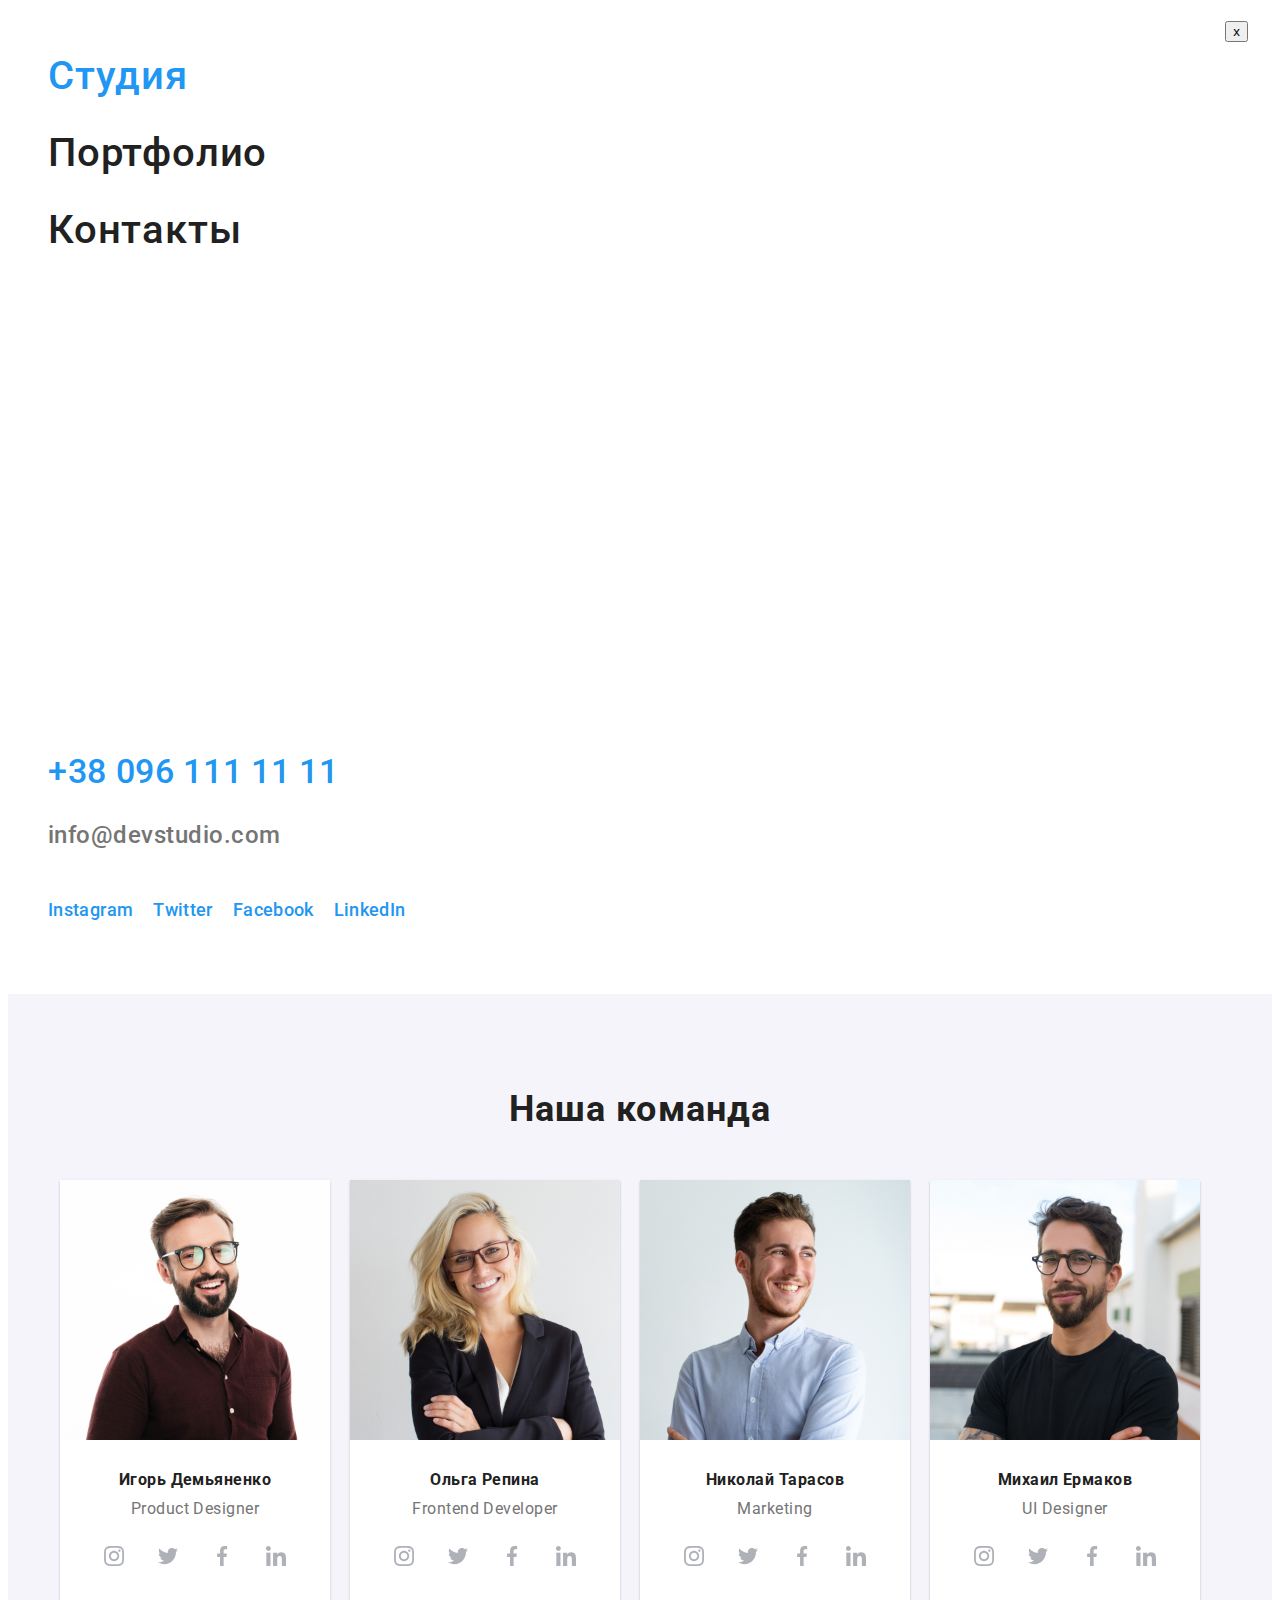
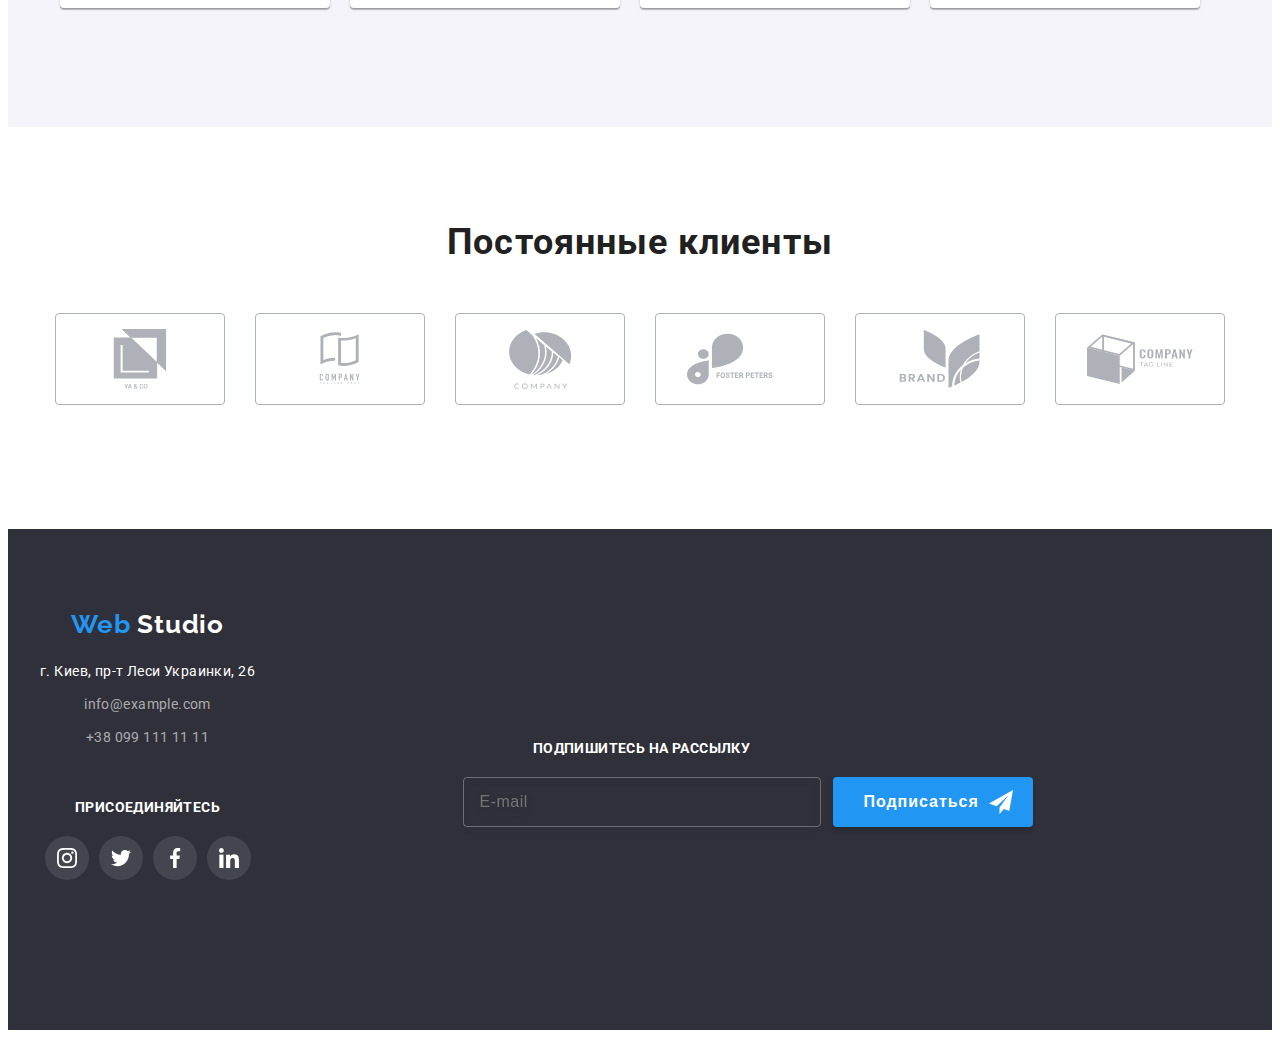
==== commit 19915533: "mob header" ====
--- a/index.html
+++ b/index.html
@@ -64,8 +64,86 @@
               +38 096 111 11 11
             </a>
           </li>
+        </ul>   
+          <button class="open-menu-btn">O</button> 
+      </div>
+   
+<!-- mob header -->
+<div class="mob-menu ">
+
+  <div class="container">
+ 
+<button class="close-menu-btn">x</button>
+<div class="mob-top ">
+          <ul class="mob-menu-list list">
+            <li class="mob-menu-item">
+              <a class="mob-menu-link link active-page current" href="#Студия">
+                Студия
+              </a>
+            </li>
+            <li class="mob-menu-item">
+              <a class="mob-menu-link link" href="./portfolio.html">Портфолио</a>
+            </li>
+            <li class="mob-menu-item">
+              <a class="mob-menu-link link" href="#Контакты">Контакты</a>
+            </li>
+          </ul>
+</div>
+<div class="mob-bottom">
+          <ul class="mob-menu-call list">
+          <li class="mob-menu-list-call-item">
+            <a class="mob-menu-link-call link telef" href="tel:+380961111111">
+              +38 096 111 11 11
+            </a>
+          </li>
+          <li class="mob-menu-list-call-item">
+            <a
+              class="mob-menu-link-call link mail"
+              href="mailto:info@example.com"
+            >
+              info@devstudio.com
+            </a>
+          </li>
         </ul>
-      </div>
+
+         <ul class="mob-social-list list">
+          <li class="mob-social-item">
+            <a
+              class="mob-social-link link"
+              href=""
+            >
+              Instagram
+            </a>
+          </li>
+          <li class="mob-social-item">
+            <a
+              class="mob-social-link link"
+              href=""
+            >
+              Twitter
+            </a>
+          </li>
+          <li class="mob-social-item">
+            <a
+              class="mob-social-link link"
+              href=""
+            >
+              Facebook
+            </a>
+          </li>
+          <li class="mob-social-item">
+            <a
+              class="mob-social-link link"
+              href=""
+            >
+              LinkedIn
+            </a>
+          </li>
+         
+        </ul>
+</div>
+</div>
+</div>
     </header>
     <main>
       <section class="hero section">
@@ -594,5 +672,6 @@
     <!-- modal sctipt-->
 
     <script src="./js/modal.js"></script>
+     <script src="./js/menu.js"></script>
   </body>
 </html>
--- a/css/main.min.css
+++ b/css/main.min.css
@@ -1,2 +1,2 @@
-address{font-style:normal}body{font-family:Roboto, sans-serif}.hidden{position:absolute;width:1px;height:1px;margin:-1px;border:0;padding:0;white-space:nowrap;clip-path:inset(100%);clip:rect(0 0 0 0);overflow:hidden}.list{list-style:none}a{text-decoration:none}.container{width:100%;padding-left:15px;padding-right:15px;margin:0 auto}@media screen and (min-width: 480px){.container{width:480px}}@media screen and (min-width: 768px){.container{width:768px}}:root{--color_first: #757575;--color_second: #212121;--color_accent: #2196f3;--coolor_title: #ffffff;--color_border: #eeeeee}button{cursor:pointer}p,h1,h2,h3,h4,h5,h6{margin:0}ol,ul{list-style:none;margin:0;padding:0}img{min-width:100%;height:auto;display:block}.header-container{display:flex;flex-wrap:wrap;align-items:center}.header-connect{margin-left:auto}.header-list{display:flex;align-items:center}.header-list-call{margin-left:auto;display:flex;align-items:center}.logohead{margin-right:93px}.header-item{margin-right:54px}.header-item:last-child{margin-right:0}.header-list-call-item:not(:last-child){margin-right:50px}.logo{margin-right:93px;color:var(--color_second);font-family:Raleway, sans-serif;font-weight:700;font-size:26px;line-height:1.19;letter-spacing:0.03em}.logo_first{color:var(--color_accent)}.header-link{display:block;padding:32px 0;color:var(--color_second);font-weight:500;font-size:14px;line-height:1.14;letter-spacing:0.02em;transition:color 250ms cubic-bezier(0.4, 0, 0.2, 1);position:relative}.header-link.current::after{content:"";width:100%;height:4px;background-color:var(--color_accent);border-radius:2px;position:absolute;left:0;bottom:0}.header-link-call{font-weight:500;font-size:14px;line-height:1.14;letter-spacing:0.02em;color:var(--color_first);transition:color 250ms cubic-bezier(0.4, 0, 0.2, 1)}.header-link-call:hover,.header-link-call:focus,.header-link:hover,.header-link:focus{color:var(--color_accent)}.hlci{width:100%;height:100%;display:flex;align-items:center;justify-content:center}.header-icon{fill:var(--color_first);margin-right:10px;transition:fill 250ms cubic-bezier(0.4, 0, 0.2, 1)}.hlci:hover .header-icon,.hlci:focus .header-icon{fill:var(--color_accent)}.hero__title{font-weight:900;font-size:26px;line-height:1.36;color:var(--coolor_title);text-align:center;text-transform:uppercase}.section{padding:94px 0}.hero__btn{font-weight:700;font-size:16px;line-height:1.875;color:var(--coolor_title);background-color:var(--color_accent);letter-spacing:0.03em;margin-top:30px;display:block;margin-left:auto;margin-right:auto;width:200px;height:50px;border-radius:4px;border-color:transparent;box-shadow:0px 4px 4px rgba(0,0,0,0.15)}.hero{padding:200px 0;background-color:#2f303a;background-image:linear-gradient(rgba(47,48,58,0.4), rgba(47,48,58,0.4)),url(../images/hero_bg.jpg);background-repeat:no-repeat;background-position:center;background-size:cover;max-width:100%;margin:0 auto}@media screen and (min-width: 768px){.benef{display:flex;flex-wrap:wrap;margin-left:30px;justify-content:center}}.benef__item{margin-bottom:25px}@media screen and (min-width: 768px){.benef__item{margin-right:30px;width:270px}}.benef__title{position:absolute;width:1px;height:1px;margin:-1px;border:0;padding:0;white-space:nowrap;clip-path:inset(100%);clip:rect(0 0 0 0);overflow:hidden}.benef__text{font-weight:normal;font-size:14px;line-height:1.71;color:var(--color_first);letter-spacing:0.03em}.benef__container{display:flex;justify-content:center;align-items:center;width:270px;height:120px;background:#f5f4fa;border-radius:4px;margin-bottom:30px;width:100%}.section--no-padding-top{padding-top:0}.doing{display:flex}.doing__item:not(:last-child){margin-right:30px}.section__title{font-weight:700;font-size:36px;line-height:1.17;text-align:center;letter-spacing:0.03em;color:var(--color_second);margin-bottom:50px}.doing__box{position:relative}.doing__text{position:absolute;left:0;font-weight:bold;font-size:14px;line-height:1.14;letter-spacing:0.03em;text-transform:uppercase;color:var(--coolor_title);background-color:rgba(47,48,58,0.8);height:70px;width:100%;transform:translateY(-70px);display:flex;justify-content:center;align-items:center}@media screen and (min-width: 768px){.team{display:flex;justify-content:center;flex-wrap:wrap}}.section--other-background{background-color:#f5f4fa}.team__item{margin-bottom:25px;background-color:var(--coolor_title);box-shadow:0px 1px 3px rgba(0,0,0,0.12),0px 1px 1px rgba(0,0,0,0.14),0px 2px 1px rgba(0,0,0,0.2);border-radius:0px 0px 4px 4px}.team__item img{width:270px;height:auto}@media screen and (min-width: 768px){.team__item{margin-right:20px}}.team__header{font-family:Roboto;font-weight:700;font-size:16px;line-height:1.19;text-align:center;letter-spacing:0.03em;color:var(--color_second)}.team__name{padding-top:30px}.team__text{margin-top:10px;font-weight:normal;font-size:16px;line-height:1.19;text-align:center;letter-spacing:0.03em;color:var(--color_first);padding-bottom:16px}.teamsocial{display:flex;justify-content:center}.teamsocial__item{width:44px;height:44px;margin-bottom:30px}.teamsocial__item+.teamsocial__item{margin-left:10px}.teamsocial__link{width:100%;height:100%;border-radius:50%;display:flex;align-items:center;justify-content:center;transition:background-color 250ms cubic-bezier(0.4, 0, 0.2, 1)}.teamsocial__link:hover,.teamsocial__link:focus{background-color:var(--color_accent)}.teamsocial__icon{fill:#afb1b8;transition:fill 250ms cubic-bezier(0.4, 0, 0.2, 1)}.teamsocial__link:hover .teamsocial__icon,.teamsocial__link:focus .teamsocial__icon{fill:var(--coolor_title)}.client__title{font-weight:bold;font-size:28px;line-height:1.167;text-align:center;letter-spacing:0.03em;color:#212121;margin-bottom:50px}.clients{display:flex;justify-content:center;flex-wrap:wrap}.clients__item{display:flex;margin-bottom:30px}.clients__item+.clients__item{margin-left:30px}.clients__item:nth-child(2n+1){margin-left:0}.clients__item:nth-last-child(-n+2){margin-bottom:0}@media screen and (min-width: 768px){.clients__item+.clients__item{margin-left:30px}.clients__item:nth-child(3n+4){margin-left:0}.clients__item:nth-last-child(-n+3){margin-bottom:0}}.clients__link{width:100%;height:100%;display:flex;align-items:center;justify-content:center;width:170px;height:92px;border:1px solid #afb1b8;box-sizing:border-box;border-radius:4px;transition:border-color 250ms cubic-bezier(0.4, 0, 0.2, 1)}.clients__link:hover,.clients__link:focus{border-color:var(--color_accent)}.clients__icon{fill:#afb1b8;transition:fill 250ms cubic-bezier(0.4, 0, 0.2, 1)}.clients__link:hover .clients__icon,.clients__link:focus .clients__icon{fill:var(--color_accent)}.logofoot{margin-bottom:20px;display:flex;justify-content:center}.address-item:not(:last-child){margin-bottom:9px}.footer{padding:60px 0;background-color:#2f303a}.footer__first{display:flex;flex-wrap:wrap;justify-content:left}@media screen and (min-width: 480px){.footer__first{display:inline-block}}@media screen and (min-width: 768px){.fotfirstsec{display:flex;justify-content:space-around}}.footer-logo{color:#fff}@media screen and (min-width: 480px){.footer-logo{margin-left:auto;margin-right:auto}}.gorod{font-weight:normal;font-size:14px;line-height:1.71;letter-spacing:0.03em;color:#fff;font-style:normal}.footer-mail,.footer-tel{font-weight:normal;font-size:14px;line-height:1.71;letter-spacing:0.03em;color:rgba(255,255,255,0.6);font-style:normal}.footer-join{font-weight:bold;font-size:14px;line-height:1.14;letter-spacing:0.03em;text-transform:uppercase;color:#ffffff;margin-bottom:20px}.footer-container{justify-content:center;text-align:center}.footer__second{margin-top:50px;justify-content:center;align-items:center}.footer-second-list{display:flex;justify-content:center}.footer-second-item{width:44px;height:44px;margin-bottom:30px}.footer-second-item+.footer-second-item{margin-left:10px}.footer-second-link{width:100%;height:100%;border-radius:50%;display:flex;align-items:center;justify-content:center;background-color:rgba(255,255,255,0.1);transition:background-color 250ms cubic-bezier(0.4, 0, 0.2, 1)}.footer-second-link:hover,.footer-second-link:focus{background-color:var(--color_accent)}.footer-second-icon{fill:var(--coolor_title)}.footer__third{margin-top:50px;display:flex;flex-wrap:wrap;justify-content:center;align-items:center}@media screen and (min-width: 768px){.footer__third{display:inline-block;margin-left:auto;margin-right:auto}}.footer-label{font-weight:bold;font-size:14px;line-height:1.14;letter-spacing:0.03em;text-transform:uppercase;color:#ffffff}.footer-input{margin-top:20px;font-size:16px;line-height:20px;display:flex;align-items:center;letter-spacing:0.03em;color:rgba(255,255,255,0.6);padding-left:16px;width:358px;height:50px;background-color:transparent;border:1px solid rgba(255,255,255,0.3);box-sizing:border-box;filter:drop-shadow(0px 4px 4px rgba(0,0,0,0.15));border-radius:4px}.footer-button{margin-left:12px;margin-top:36px;width:200px;height:50px;background:#2196f3;box-shadow:0px 4px 4px rgba(0,0,0,0.15);border-radius:4px;border-color:transparent;font-weight:bold;font-size:16px;line-height:30px;display:flex;align-items:center;text-align:center;letter-spacing:0.06em;padding-left:29px;color:#ffffff}@media screen and (min-width: 768px){.footer-button{margin-left:auto;margin-right:auto}}.fly-icon{margin-left:10px}.backdrop{width:100vw;height:100vh;background-color:rgba(0,0,0,0.2);position:fixed;top:0;left:0;transition:opacity 300ms, visibility 300ms}.modal{width:450px;height:609px;background:#ffffff;box-shadow:0px 1px 3px rgba(0,0,0,0.12),0px 1px 1px rgba(0,0,0,0.14),0px 2px 1px rgba(0,0,0,0.2);border-radius:4px;position:absolute;top:50%;left:50%;transform:translate(-50%, -50%)}.modal-close{position:absolute;top:8px;right:8px;width:30px;height:30px;background:#ffffff;border:1px solid rgba(0,0,0,0.1);border-radius:50%;display:flex;align-items:center;justify-content:center}.close-icon{transition:fill 250ms cubic-bezier(0.4, 0, 0.2, 1)}.modal-close:hover .close-icon,.modal-close:focus .close-icon{fill:var(--color_accent)}.is-hidden{visibility:hidden;opacity:0;pointer-events:none}.modal{padding:40px}.modal-title{font-weight:bold;font-size:20px;line-height:1.15;text-align:center;letter-spacing:0.03em;color:#212121;margin-bottom:12px}.modal-form-field{margin-bottom:10px}.modal-input{display:block;width:370px;height:40px;border:1px solid rgba(33,33,33,0.2);box-sizing:border-box;border-radius:4px;padding-left:12px;outline:none;padding-left:40px}.modal-input::placeholder{font-size:14px;line-height:1.17;letter-spacing:0.01em;color:rgba(117,117,117,0.5)}.modal-input-text{font-size:12px;line-height:1.17;letter-spacing:0.01em;color:#757575;display:block;margin-bottom:4px}.modal-form-field-com{margin-bottom:20px}.modal-input-comment{padding:12px 16px;width:370px;height:120px;resize:none}.modal-button{font-size:16px;line-height:1.875;display:block;margin-left:auto;margin-right:auto;letter-spacing:0.06em;color:#ffffff;justify-content:center;width:200px;height:50px;background:#188ce8;border-radius:4px;border-color:transparent;box-shadow:0px 1px 3px rgba(0,0,0,0.12),0px 1px 1px rgba(0,0,0,0.14),0px 2px 1px rgba(0,0,0,0.2);box-shadow:0px 1px 3px rgba(0,0,0,0.12),0px 1px 1px rgba(0,0,0,0.14),0px 2px 1px rgba(0,0,0,0.2);transition:box-shadow 250ms cubic-bezier(0.4, 0, 0.2, 1)}.modal-button:hover,.modal-button:focus{box-shadow:0px 4px 4px rgba(0,0,0,0.15)}.modal-check{font-size:12px;line-height:14px;letter-spacing:1.71;color:#757575;margin-bottom:30px}.modal-contract{color:var(--color_accent);text-decoration:underline}.modal-input{transition:border-color 250ms cubic-bezier(0.4, 0, 0.2, 1)}.modal-input:focus{border-color:var(--color_accent)}.modal-wrap{position:relative}.modal-icon{position:absolute;top:0;left:0;margin-left:12px;margin-top:11px;transition:fill 250ms cubic-bezier(0.4, 0, 0.2, 1)}.modal-input:focus+.modal-icon{fill:var(--color_accent)}.modal-check-text span{width:16px;height:15px;border:2px solid #212121;border-radius:2px;display:flex;margin-right:5px;align-items:center;justify-content:center}.modal-check{appearance:none;display:flex;align-items:center}.modal-check:checked+.modal-check-text span{background-color:var(--color_accent);border:none}.wrap-modal-check{display:flex;align-items:center;justify-content:center}.modal-contract{margin-left:3px}.section-work-list{display:flex;flex-wrap:wrap;justify-content:left;margin-bottom:50px;margin-left:20px}.section-item{margin-bottom:10px}.section-item:not(:last-child){margin-right:8px}.section-work-title{position:absolute;width:1px;height:1px;margin:-1px;border:0;padding:0;white-space:nowrap;clip-path:inset(100%);clip:rect(0 0 0 0);overflow:hidden}.section-work-link{font-weight:500;font-size:16px;line-height:1.625;text-align:center;letter-spacing:0.03em;color:var(--color_second);background-color:#f5f4fa;padding:6px 22px;border-radius:4px;border-color:transparent;transition:background-color 250ms cubic-bezier(0.4, 0, 0.2, 1),color 250ms cubic-bezier(0.4, 0, 0.2, 1),box-shadow 250ms cubic-bezier(0.4, 0, 0.2, 1)}.section-work-link:hover,.section-work-link:focus{color:#fff;background-color:var(--color_accent);box-shadow:0px 3px 1px rgba(0,0,0,0.1),0px 1px 2px rgba(0,0,0,0.08),0px 2px 2px rgba(0,0,0,0.12)}.work-pic-title{font-family:Roboto;font-weight:bold;font-size:18px;line-height:2;letter-spacing:0.06em;color:var(--color_second)}.work-pic-text{margin-top:4px;font-weight:normal;font-size:16px;line-height:1.875;letter-spacing:0.03em;color:var(--color_first)}.wrap-work{position:relative;overflow:hidden}.work-top-text{position:absolute;top:0;left:0;font-size:18px;line-height:1.56;letter-spacing:0.03em;color:var(--coolor_title);padding:63px 24px;background-color:rgba(33,150,243,0.9);transform:translateY(100%);transition:transform 300ms}.work-pic-link:hover .work-top-text,.work-pic-link:focus .work-top-text{transform:translateY(0)}.active-page{color:var(--color_accent);transition:color 250ms cubic-bezier(0.4, 0, 0.2, 1)}.active-page:hover,.active-page:focus{color:var(--color_second)}.work-pic-list{display:flex;flex-wrap:wrap;justify-content:center}.work-pic-item{background-color:var(--coolor_title);margin-bottom:30px;margin-right:30px;transition:box-shadow 250ms cubic-bezier(0.4, 0, 0.2, 1);position:relative}.work-pic-item:nth-child(3n+3){margin-right:0}.work-pic-item:not(:nth-child(-n+3)){margin-bottom:30px}.work-pic-item:nth-last-child(-n+3){margin-bottom:0}.work-pic-link{display:block;transition:box-shadow 250ms cubic-bezier(0.4, 0, 0.2, 1)}.work-pic-link:hover,.work-pic-link:focus{box-shadow:0px 1px 1px rgba(0,0,0,0.12),0px 4px 4px rgba(0,0,0,0.06),1px 4px 6px rgba(0,0,0,0.16)}.work{padding:20px 24px;border-left:1px solid var(--color_border);border-right:1px solid var(--color_border);border-bottom:1px solid var(--color_border)}.wrap{border-bottom:1px solid #ececec}
+address{font-style:normal}body{font-family:Roboto, sans-serif}.hidden{position:absolute;width:1px;height:1px;margin:-1px;border:0;padding:0;white-space:nowrap;clip-path:inset(100%);clip:rect(0 0 0 0);overflow:hidden}.list{list-style:none}a{text-decoration:none}.container{width:100%;padding-left:15px;padding-right:15px;margin:0 auto}@media screen and (min-width: 480px){.container{width:480px}}@media screen and (min-width: 768px){.container{width:768px}}@media screen and (min-width: 1200px){.container{width:1200px}}.section{padding:60px 0}@media screen and (min-width: 480px){.section{padding:94px 0}}:root{--color_first: #757575;--color_second: #212121;--color_accent: #2196f3;--coolor_title: #ffffff;--color_border: #eeeeee}button{cursor:pointer}p,h1,h2,h3,h4,h5,h6{margin:0}ol,ul{list-style:none;margin:0;padding:0}img{min-width:100%;height:auto;display:block}.header-container{display:flex;flex-wrap:wrap;align-items:center;display:none}.header-connect{margin-left:auto}.header-list{display:flex;align-items:center}.header-list-call{margin-left:auto;display:flex;align-items:center}.logohead{margin-right:93px}.header-item{margin-right:54px}.header-item:last-child{margin-right:0}.header-list-call-item:not(:last-child){margin-right:50px}.logo{margin-right:93px;color:var(--color_second);font-family:Raleway, sans-serif;font-weight:700;font-size:26px;line-height:1.19;letter-spacing:0.03em}.logo_first{color:var(--color_accent)}.header-link{display:block;padding:32px 0;color:var(--color_second);font-weight:500;font-size:14px;line-height:1.14;letter-spacing:0.02em;transition:color 250ms cubic-bezier(0.4, 0, 0.2, 1);position:relative}.header-link.current::after{content:"";width:100%;height:4px;background-color:var(--color_accent);border-radius:2px;position:absolute;left:0;bottom:0}.header-link-call{font-weight:500;font-size:14px;line-height:1.14;letter-spacing:0.02em;color:var(--color_first);transition:color 250ms cubic-bezier(0.4, 0, 0.2, 1)}.header-link-call:hover,.header-link-call:focus,.header-link:hover,.header-link:focus{color:var(--color_accent)}.hlci{width:100%;height:100%;display:flex;align-items:center;justify-content:center}.header-icon{fill:var(--color_first);margin-right:10px;transition:fill 250ms cubic-bezier(0.4, 0, 0.2, 1)}.hlci:hover .header-icon,.hlci:focus .header-icon{fill:var(--color_accent)}.mob-menu{position:fixed;background-color:#fff;width:100vw;height:100vh;z-index:5;padding-top:13px;padding-bottom:10px}.mob-menu .container{display:flex;flex-direction:column;height:100%}.close-menu-btn{display:block;margin-left:auto;margin-bottom:10px}.mob-menu-item:not(:last-child){margin-bottom:30px}.mob-menu-link{font-weight:500;font-size:40px;line-height:1.175;letter-spacing:0.02em;color:var(--color_second)}.telef{font-weight:500;font-size:34px;line-height:1.18;letter-spacing:0.02em;color:var(--color_accent)}.mob-menu-list-call-item:not(:last-child){margin-bottom:30px}.mail{font-weight:500;font-size:24px;line-height:1.17;letter-spacing:0.02em;color:var(--color_first)}.mob-social-list{display:flex;margin-top:50px}.mob-social-link{font-weight:500;font-size:18px;line-height:1.22;letter-spacing:0.02em;color:var(--color_accent)}.mob-social-item:not(:last-child){margin-right:20px}.mob-bottom{margin-top:auto}.open-menu-btn{margin-left:auto}.hero__title{font-weight:900;font-size:26px;line-height:1.36;color:var(--coolor_title);text-align:center;text-transform:uppercase}.hero__btn{font-weight:700;font-size:16px;line-height:1.875;color:var(--coolor_title);background-color:var(--color_accent);letter-spacing:0.03em;margin-top:30px;display:block;margin-left:auto;margin-right:auto;width:200px;height:50px;border-radius:4px;border-color:transparent;box-shadow:0px 4px 4px rgba(0,0,0,0.15)}.hero{padding:200px 0;background-color:#2f303a;background-image:linear-gradient(rgba(47,48,58,0.4), rgba(47,48,58,0.4)),url(../images/hero_bg.jpg);background-repeat:no-repeat;background-position:center;background-size:cover;max-width:100%;margin:0 auto}@media screen and (min-width: 480px){.hero{background-image:linear-gradient(rgba(47,48,58,0.4), rgba(47,48,58,0.4)),url(../images/hero_mob.jpg)}}@media screen and (min-width: 481px){.hero{background-image:linear-gradient(rgba(47,48,58,0.4), rgba(47,48,58,0.4)),url(../images/hero_bg.jpg)}}@media screen and (min-width: 768px){.benef{display:flex;flex-wrap:wrap;margin-left:30px;justify-content:center}}@media screen and (min-width: 1200px){.benef{display:flex;flex-wrap:nowrap;margin-left:30px}}.benef__item{margin-bottom:25px}@media screen and (min-width: 768px){.benef__item{margin-right:30px;width:270px}}.benef__title{position:absolute;width:1px;height:1px;margin:-1px;border:0;padding:0;white-space:nowrap;clip-path:inset(100%);clip:rect(0 0 0 0);overflow:hidden}.benef__text{font-weight:normal;font-size:14px;line-height:1.71;color:var(--color_first);letter-spacing:0.03em}.benef__container{display:flex;justify-content:center;align-items:center;width:270px;height:120px;background:#f5f4fa;border-radius:4px;margin-bottom:30px;width:100%}.section--no-padding-top{padding-top:0}.doing{display:flex}.doing__item:not(:last-child){margin-right:30px}.section__title{font-weight:700;font-size:36px;line-height:1.17;text-align:center;letter-spacing:0.03em;color:var(--color_second);margin-bottom:50px}.doing__box{position:relative}.doing__text{position:absolute;left:0;font-weight:bold;font-size:14px;line-height:1.14;letter-spacing:0.03em;text-transform:uppercase;color:var(--coolor_title);background-color:rgba(47,48,58,0.8);height:70px;width:100%;transform:translateY(-70px);display:flex;justify-content:center;align-items:center}@media screen and (min-width: 768px){.team{display:flex;justify-content:center;flex-wrap:wrap}}.section--other-background{background-color:#f5f4fa}.team__item{margin-bottom:25px;background-color:var(--coolor_title);box-shadow:0px 1px 3px rgba(0,0,0,0.12),0px 1px 1px rgba(0,0,0,0.14),0px 2px 1px rgba(0,0,0,0.2);border-radius:0px 0px 4px 4px}.team__item img{width:270px;height:auto}@media screen and (min-width: 768px){.team__item{margin-right:20px}}.team__header{font-family:Roboto;font-weight:700;font-size:16px;line-height:1.19;text-align:center;letter-spacing:0.03em;color:var(--color_second)}.team__name{padding-top:30px}.team__text{margin-top:10px;font-weight:normal;font-size:16px;line-height:1.19;text-align:center;letter-spacing:0.03em;color:var(--color_first);padding-bottom:16px}.teamsocial{display:flex;justify-content:center}.teamsocial__item{width:44px;height:44px;margin-bottom:30px}.teamsocial__item+.teamsocial__item{margin-left:10px}.teamsocial__link{width:100%;height:100%;border-radius:50%;display:flex;align-items:center;justify-content:center;transition:background-color 250ms cubic-bezier(0.4, 0, 0.2, 1)}.teamsocial__link:hover,.teamsocial__link:focus{background-color:var(--color_accent)}.teamsocial__icon{fill:#afb1b8;transition:fill 250ms cubic-bezier(0.4, 0, 0.2, 1)}.teamsocial__link:hover .teamsocial__icon,.teamsocial__link:focus .teamsocial__icon{fill:var(--coolor_title)}.client__title{font-weight:bold;font-size:28px;line-height:1.167;text-align:center;letter-spacing:0.03em;color:#212121;margin-bottom:50px}.clients{display:flex;justify-content:center;flex-wrap:wrap}.clients__item{display:flex;margin-bottom:30px}.clients__item+.clients__item{margin-left:30px}.clients__item:nth-child(2n+1){margin-left:0}.clients__item:nth-last-child(-n+2){margin-bottom:0}@media screen and (min-width: 768px){.clients__item+.clients__item{margin-left:30px}.clients__item:nth-child(3n+4){margin-left:0}.clients__item:nth-last-child(-n+3){margin-bottom:0}}@media screen and (min-width: 1200px){.clients__item{flex-wrap:nowrap}.clients__item+.clients__item{margin-left:30px}}.clients__link{width:100%;height:100%;display:flex;align-items:center;justify-content:center;width:170px;height:92px;border:1px solid #afb1b8;box-sizing:border-box;border-radius:4px;transition:border-color 250ms cubic-bezier(0.4, 0, 0.2, 1)}.clients__link:hover,.clients__link:focus{border-color:var(--color_accent)}.clients__icon{fill:#afb1b8;transition:fill 250ms cubic-bezier(0.4, 0, 0.2, 1)}.clients__link:hover .clients__icon,.clients__link:focus .clients__icon{fill:var(--color_accent)}@media screen and (min-width: 1200px){.footer-container{display:flex;flex-wrap:nowrap;margin-top:20px;margin-bottom:60px}}.logofoot{margin-bottom:20px;display:flex;justify-content:center}.address-item:not(:last-child){margin-bottom:9px}.footer{padding:60px 0;background-color:#2f303a}.footer__first{display:flex;flex-wrap:wrap;margin-left:auto;margin-right:auto}@media screen and (min-width: 250px){.footer__first{display:inline-block}}@media screen and (min-width: 1200px){.footer__first{display:inline-block}}@media screen and (min-width: 768px){.fotfirstsec{display:flex;justify-content:space-around;align-items:flex-start}}@media screen and (min-width: 1200px){.fotfirstsec{display:inline-block}}.footer-logo{color:#fff}@media screen and (min-width: 480px){.footer-logo{margin-left:auto;margin-right:auto}}@media screen and (min-width: 1200px){.footer-logo{all:none}}.gorod{font-weight:normal;font-size:14px;line-height:1.71;letter-spacing:0.03em;color:#fff;font-style:normal}.footer-mail,.footer-tel{font-weight:normal;font-size:14px;line-height:1.71;letter-spacing:0.03em;color:rgba(255,255,255,0.6);font-style:normal}.footer-join{font-weight:bold;font-size:14px;line-height:1.14;letter-spacing:0.03em;text-transform:uppercase;color:#ffffff;margin-bottom:20px}.footer-container{justify-content:center;text-align:center}.footer__second{margin-top:50px;justify-content:center;align-items:center}@media screen and (min-width: 768px){.footer__second{margin-top:0}}@media screen and (min-width: 1200px){.footer__second{margin-top:50px}}.footer-second-list{display:flex;justify-content:center}.footer-second-item{width:44px;height:44px;margin-bottom:30px}.footer-second-item+.footer-second-item{margin-left:10px}.footer-second-link{width:100%;height:100%;border-radius:50%;display:flex;align-items:center;justify-content:center;background-color:rgba(255,255,255,0.1);transition:background-color 250ms cubic-bezier(0.4, 0, 0.2, 1)}.footer-second-link:hover,.footer-second-link:focus{background-color:var(--color_accent)}.footer-second-icon{fill:var(--coolor_title)}.footer__third{margin-top:50px;display:flex;flex-wrap:wrap;justify-content:center;align-items:center}@media screen and (min-width: 768px){.footer__third{display:inline-block;margin-left:auto;margin-right:auto}}@media screen and (min-width: 1200px){.footer__third{margin-top:50px;display:flex;flex-wrap:wrap;justify-content:center;align-items:center}}.footer-label{font-weight:bold;font-size:14px;line-height:1.14;letter-spacing:0.03em;text-transform:uppercase;color:#ffffff}.footer-input{margin-top:20px;font-size:16px;line-height:20px;display:flex;align-items:center;letter-spacing:0.03em;color:rgba(255,255,255,0.6);padding-left:16px;width:358px;height:50px;background-color:transparent;border:1px solid rgba(255,255,255,0.3);box-sizing:border-box;filter:drop-shadow(0px 4px 4px rgba(0,0,0,0.15));border-radius:4px}.footer-button{margin-left:12px;margin-top:36px;width:200px;height:50px;background:#2196f3;box-shadow:0px 4px 4px rgba(0,0,0,0.15);border-radius:4px;border-color:transparent;font-weight:bold;font-size:16px;line-height:30px;display:flex;align-items:center;text-align:center;letter-spacing:0.06em;padding-left:29px;color:#ffffff}@media screen and (min-width: 768px){.footer-button{margin-left:auto;margin-right:auto}}@media screen and (min-width: 1200px){.footer-button{margin-left:12px;margin-top:36px}}.fly-icon{margin-left:10px}.backdrop{width:100vw;height:100vh;background-color:rgba(0,0,0,0.2);position:fixed;top:0;left:0;transition:opacity 300ms, visibility 300ms}.modal{width:450px;height:609px;background:#ffffff;box-shadow:0px 1px 3px rgba(0,0,0,0.12),0px 1px 1px rgba(0,0,0,0.14),0px 2px 1px rgba(0,0,0,0.2);border-radius:4px;position:absolute;top:50%;left:50%;transform:translate(-50%, -50%)}.modal-close{position:absolute;top:8px;right:8px;width:30px;height:30px;background:#ffffff;border:1px solid rgba(0,0,0,0.1);border-radius:50%;display:flex;align-items:center;justify-content:center}.close-icon{transition:fill 250ms cubic-bezier(0.4, 0, 0.2, 1)}.modal-close:hover .close-icon,.modal-close:focus .close-icon{fill:var(--color_accent)}.is-hidden{visibility:hidden;opacity:0;pointer-events:none}.modal{padding:40px}.modal-title{font-weight:bold;font-size:20px;line-height:1.15;text-align:center;letter-spacing:0.03em;color:#212121;margin-bottom:12px}.modal-form-field{margin-bottom:10px}.modal-input{display:block;width:370px;height:40px;border:1px solid rgba(33,33,33,0.2);box-sizing:border-box;border-radius:4px;padding-left:12px;outline:none;padding-left:40px}.modal-input::placeholder{font-size:14px;line-height:1.17;letter-spacing:0.01em;color:rgba(117,117,117,0.5)}.modal-input-text{font-size:12px;line-height:1.17;letter-spacing:0.01em;color:#757575;display:block;margin-bottom:4px}.modal-form-field-com{margin-bottom:20px}.modal-input-comment{padding:12px 16px;width:370px;height:120px;resize:none}.modal-button{font-size:16px;line-height:1.875;display:block;margin-left:auto;margin-right:auto;letter-spacing:0.06em;color:#ffffff;justify-content:center;width:200px;height:50px;background:#188ce8;border-radius:4px;border-color:transparent;box-shadow:0px 1px 3px rgba(0,0,0,0.12),0px 1px 1px rgba(0,0,0,0.14),0px 2px 1px rgba(0,0,0,0.2);box-shadow:0px 1px 3px rgba(0,0,0,0.12),0px 1px 1px rgba(0,0,0,0.14),0px 2px 1px rgba(0,0,0,0.2);transition:box-shadow 250ms cubic-bezier(0.4, 0, 0.2, 1)}.modal-button:hover,.modal-button:focus{box-shadow:0px 4px 4px rgba(0,0,0,0.15)}.modal-check{font-size:12px;line-height:14px;letter-spacing:1.71;color:#757575;margin-bottom:30px}.modal-contract{color:var(--color_accent);text-decoration:underline}.modal-input{transition:border-color 250ms cubic-bezier(0.4, 0, 0.2, 1)}.modal-input:focus{border-color:var(--color_accent)}.modal-wrap{position:relative}.modal-icon{position:absolute;top:0;left:0;margin-left:12px;margin-top:11px;transition:fill 250ms cubic-bezier(0.4, 0, 0.2, 1)}.modal-input:focus+.modal-icon{fill:var(--color_accent)}.modal-check-text span{width:16px;height:15px;border:2px solid #212121;border-radius:2px;display:flex;margin-right:5px;align-items:center;justify-content:center}.modal-check{appearance:none;display:flex;align-items:center}.modal-check:checked+.modal-check-text span{background-color:var(--color_accent);border:none}.wrap-modal-check{display:flex;align-items:center;justify-content:center}.modal-contract{margin-left:3px}.section-work-list{display:flex;flex-wrap:nowrap;justify-content:left;margin-bottom:50px;margin-left:20px;justify-content:start}@media screen and (min-width: 480px){.section-work-list{flex-wrap:wrap;justify-content:start}}@media screen and (min-width: 1200px){.section-work-list{justify-content:center}}.section-item{margin-bottom:10px}.section-item:not(:last-child){margin-right:8px}.section-work-title{position:absolute;width:1px;height:1px;margin:-1px;border:0;padding:0;white-space:nowrap;clip-path:inset(100%);clip:rect(0 0 0 0);overflow:hidden}.section-work-link{font-weight:500;font-size:16px;line-height:1.625;text-align:center;letter-spacing:0.03em;color:var(--color_second);background-color:#f5f4fa;padding:6px 22px;border-radius:4px;border-color:transparent;transition:background-color 250ms cubic-bezier(0.4, 0, 0.2, 1),color 250ms cubic-bezier(0.4, 0, 0.2, 1),box-shadow 250ms cubic-bezier(0.4, 0, 0.2, 1)}.section-work-link:hover,.section-work-link:focus{color:#fff;background-color:var(--color_accent);box-shadow:0px 3px 1px rgba(0,0,0,0.1),0px 1px 2px rgba(0,0,0,0.08),0px 2px 2px rgba(0,0,0,0.12)}.work-pic-title{font-family:Roboto;font-weight:bold;font-size:18px;line-height:2;letter-spacing:0.06em;color:var(--color_second)}.work-pic-text{margin-top:4px;font-weight:normal;font-size:16px;line-height:1.875;letter-spacing:0.03em;color:var(--color_first)}.wrap-work{position:relative;overflow:hidden}.work-top-text{position:absolute;top:0;left:0;font-size:18px;line-height:1.56;letter-spacing:0.03em;color:var(--coolor_title);padding:63px 24px;background-color:rgba(33,150,243,0.9);transform:translateY(100%);transition:transform 300ms}.work-pic-link:hover .work-top-text,.work-pic-link:focus .work-top-text{transform:translateY(0)}.active-page{color:var(--color_accent);transition:color 250ms cubic-bezier(0.4, 0, 0.2, 1)}.active-page:hover,.active-page:focus{color:var(--color_second)}.work-pic-list{display:flex;justify-content:center}@media screen and (min-width: 768px){.work-pic-list{flex-wrap:wrap}}.work-pic-item{background-color:var(--coolor_title);margin-bottom:30px;margin-right:30px;transition:box-shadow 250ms cubic-bezier(0.4, 0, 0.2, 1);position:relative}@media screen and (min-width: 480px){.work-pic-item{margin-right:0;margin-bottom:30px}}@media screen and (min-width: 768px){.work-pic-item{margin-bottom:30px;margin-right:30px;width:calc(100% / 2 -30px);display:flex;flex-wrap:wrap}.work-pic-item:nth-child(2n+1){margin-left:0}.work-pic-item:nth-last-child(-n+2){margin-bottom:0}}@media screen and (min-width: 1200px){.work-pic-item:nth-child(3n+3){margin-right:0}.work-pic-item:not(:nth-child(-n+3)){margin-bottom:30px}.work-pic-item:nth-last-child(-n+3){margin-bottom:0}}.work-pic-link{display:block;transition:box-shadow 250ms cubic-bezier(0.4, 0, 0.2, 1)}.work-pic-link:hover,.work-pic-link:focus{box-shadow:0px 1px 1px rgba(0,0,0,0.12),0px 4px 4px rgba(0,0,0,0.06),1px 4px 6px rgba(0,0,0,0.16)}.work{padding:20px 24px;border-left:1px solid var(--color_border);border-right:1px solid var(--color_border);border-bottom:1px solid var(--color_border)}.wrap{border-bottom:1px solid #ececec}
 /*# sourceMappingURL=main.min.css.map */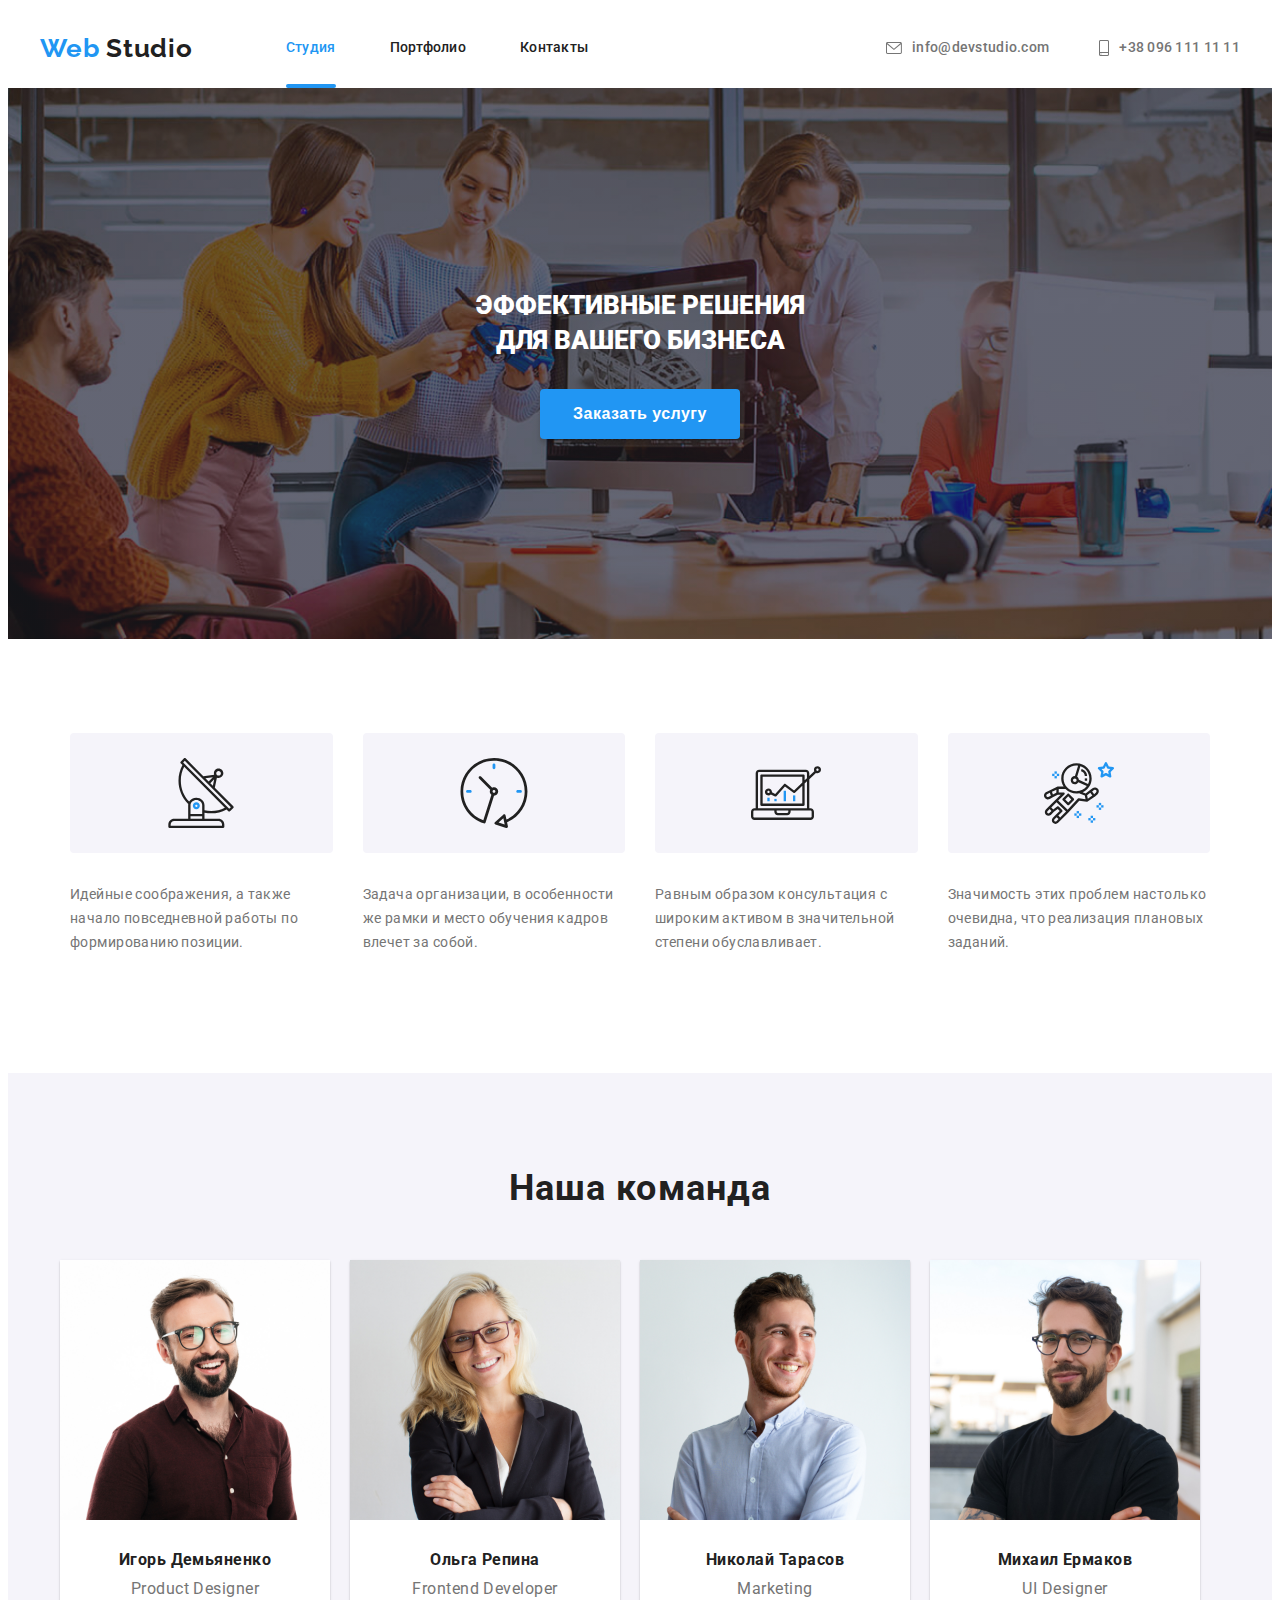
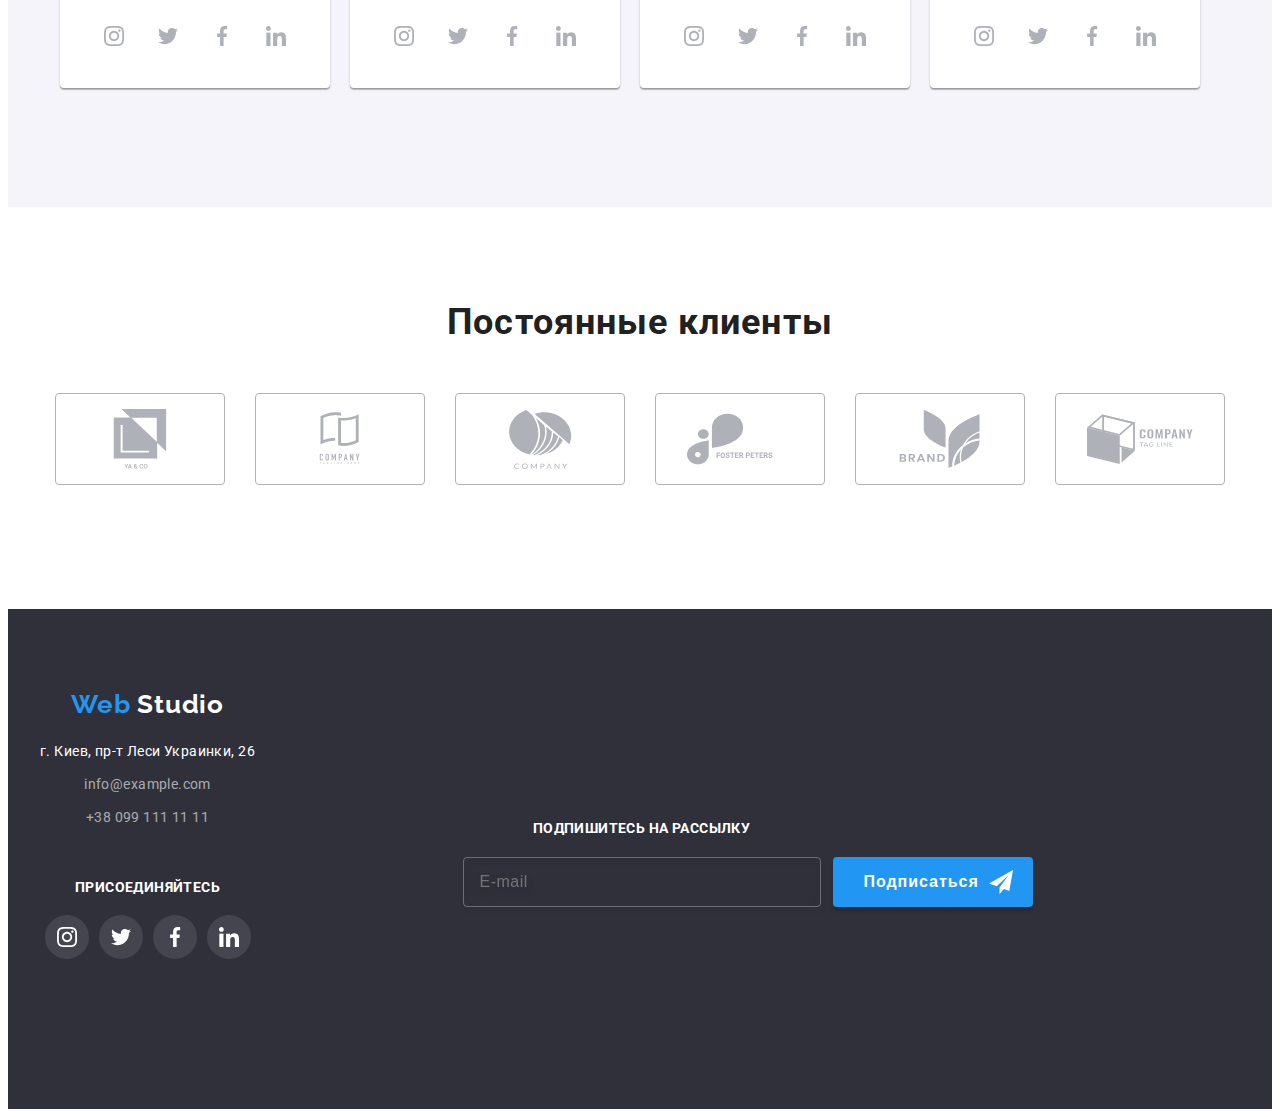
==== commit a9293d3b: "mob-menu done" ====
--- a/index.html
+++ b/index.html
@@ -28,6 +28,11 @@
           Studio
         </a>
 
+
+  <!-- <button class="open-menu-btn">O</button>  -->
+
+
+
         <nav class="header-navigation">
           <ul class="header-list list">
             <li class="header-item">
@@ -64,17 +69,30 @@
               +38 096 111 11 11
             </a>
           </li>
-        </ul>   
-          <button class="open-menu-btn">O</button> 
+        </ul>     
+
+
+     
+        <button class="open-menu-btn">
+          <svg class="mob-open-icon" width="24" height="16">
+            <use href="./images/icons.svg#icon-mob-open"></use>
+          </svg>
+      </button>  
+
+
       </div>
-   
+      
 <!-- mob header -->
-<div class="mob-menu ">
+<div class="mob-menu is-hidden">
 
   <div class="container">
  
-<button class="close-menu-btn">x</button>
-<div class="mob-top ">
+    <button class="close-menu-btn">
+                <svg class="mob-close-icon" width="27" height="27">
+            <use href="./images/icons.svg#icon-close"></use>
+          </svg>
+    </button>
+      <div class="mob-top">
           <ul class="mob-menu-list list">
             <li class="mob-menu-item">
               <a class="mob-menu-link link active-page current" href="#Студия">
@@ -88,17 +106,17 @@
               <a class="mob-menu-link link" href="#Контакты">Контакты</a>
             </li>
           </ul>
-</div>
-<div class="mob-bottom">
+    </div>
+       <div class="mob-bottom">
           <ul class="mob-menu-call list">
           <li class="mob-menu-list-call-item">
-            <a class="mob-menu-link-call link telef" href="tel:+380961111111">
+            <a class="mob-menu-link-call link mob-tel" href="tel:+380961111111">
               +38 096 111 11 11
             </a>
           </li>
           <li class="mob-menu-list-call-item">
             <a
-              class="mob-menu-link-call link mail"
+              class="mob-menu-link-call link mob-mail"
               href="mailto:info@example.com"
             >
               info@devstudio.com
@@ -141,8 +159,8 @@
           </li>
          
         </ul>
-</div>
-</div>
+        </div>
+  </div>
 </div>
     </header>
     <main>
--- a/css/main.min.css
+++ b/css/main.min.css
@@ -1,2 +1,2 @@
-address{font-style:normal}body{font-family:Roboto, sans-serif}.hidden{position:absolute;width:1px;height:1px;margin:-1px;border:0;padding:0;white-space:nowrap;clip-path:inset(100%);clip:rect(0 0 0 0);overflow:hidden}.list{list-style:none}a{text-decoration:none}.container{width:100%;padding-left:15px;padding-right:15px;margin:0 auto}@media screen and (min-width: 480px){.container{width:480px}}@media screen and (min-width: 768px){.container{width:768px}}@media screen and (min-width: 1200px){.container{width:1200px}}.section{padding:60px 0}@media screen and (min-width: 480px){.section{padding:94px 0}}:root{--color_first: #757575;--color_second: #212121;--color_accent: #2196f3;--coolor_title: #ffffff;--color_border: #eeeeee}button{cursor:pointer}p,h1,h2,h3,h4,h5,h6{margin:0}ol,ul{list-style:none;margin:0;padding:0}img{min-width:100%;height:auto;display:block}.header-container{display:flex;flex-wrap:wrap;align-items:center;display:none}.header-connect{margin-left:auto}.header-list{display:flex;align-items:center}.header-list-call{margin-left:auto;display:flex;align-items:center}.logohead{margin-right:93px}.header-item{margin-right:54px}.header-item:last-child{margin-right:0}.header-list-call-item:not(:last-child){margin-right:50px}.logo{margin-right:93px;color:var(--color_second);font-family:Raleway, sans-serif;font-weight:700;font-size:26px;line-height:1.19;letter-spacing:0.03em}.logo_first{color:var(--color_accent)}.header-link{display:block;padding:32px 0;color:var(--color_second);font-weight:500;font-size:14px;line-height:1.14;letter-spacing:0.02em;transition:color 250ms cubic-bezier(0.4, 0, 0.2, 1);position:relative}.header-link.current::after{content:"";width:100%;height:4px;background-color:var(--color_accent);border-radius:2px;position:absolute;left:0;bottom:0}.header-link-call{font-weight:500;font-size:14px;line-height:1.14;letter-spacing:0.02em;color:var(--color_first);transition:color 250ms cubic-bezier(0.4, 0, 0.2, 1)}.header-link-call:hover,.header-link-call:focus,.header-link:hover,.header-link:focus{color:var(--color_accent)}.hlci{width:100%;height:100%;display:flex;align-items:center;justify-content:center}.header-icon{fill:var(--color_first);margin-right:10px;transition:fill 250ms cubic-bezier(0.4, 0, 0.2, 1)}.hlci:hover .header-icon,.hlci:focus .header-icon{fill:var(--color_accent)}.mob-menu{position:fixed;background-color:#fff;width:100vw;height:100vh;z-index:5;padding-top:13px;padding-bottom:10px}.mob-menu .container{display:flex;flex-direction:column;height:100%}.close-menu-btn{display:block;margin-left:auto;margin-bottom:10px}.mob-menu-item:not(:last-child){margin-bottom:30px}.mob-menu-link{font-weight:500;font-size:40px;line-height:1.175;letter-spacing:0.02em;color:var(--color_second)}.telef{font-weight:500;font-size:34px;line-height:1.18;letter-spacing:0.02em;color:var(--color_accent)}.mob-menu-list-call-item:not(:last-child){margin-bottom:30px}.mail{font-weight:500;font-size:24px;line-height:1.17;letter-spacing:0.02em;color:var(--color_first)}.mob-social-list{display:flex;margin-top:50px}.mob-social-link{font-weight:500;font-size:18px;line-height:1.22;letter-spacing:0.02em;color:var(--color_accent)}.mob-social-item:not(:last-child){margin-right:20px}.mob-bottom{margin-top:auto}.open-menu-btn{margin-left:auto}.hero__title{font-weight:900;font-size:26px;line-height:1.36;color:var(--coolor_title);text-align:center;text-transform:uppercase}.hero__btn{font-weight:700;font-size:16px;line-height:1.875;color:var(--coolor_title);background-color:var(--color_accent);letter-spacing:0.03em;margin-top:30px;display:block;margin-left:auto;margin-right:auto;width:200px;height:50px;border-radius:4px;border-color:transparent;box-shadow:0px 4px 4px rgba(0,0,0,0.15)}.hero{padding:200px 0;background-color:#2f303a;background-image:linear-gradient(rgba(47,48,58,0.4), rgba(47,48,58,0.4)),url(../images/hero_bg.jpg);background-repeat:no-repeat;background-position:center;background-size:cover;max-width:100%;margin:0 auto}@media screen and (min-width: 480px){.hero{background-image:linear-gradient(rgba(47,48,58,0.4), rgba(47,48,58,0.4)),url(../images/hero_mob.jpg)}}@media screen and (min-width: 481px){.hero{background-image:linear-gradient(rgba(47,48,58,0.4), rgba(47,48,58,0.4)),url(../images/hero_bg.jpg)}}@media screen and (min-width: 768px){.benef{display:flex;flex-wrap:wrap;margin-left:30px;justify-content:center}}@media screen and (min-width: 1200px){.benef{display:flex;flex-wrap:nowrap;margin-left:30px}}.benef__item{margin-bottom:25px}@media screen and (min-width: 768px){.benef__item{margin-right:30px;width:270px}}.benef__title{position:absolute;width:1px;height:1px;margin:-1px;border:0;padding:0;white-space:nowrap;clip-path:inset(100%);clip:rect(0 0 0 0);overflow:hidden}.benef__text{font-weight:normal;font-size:14px;line-height:1.71;color:var(--color_first);letter-spacing:0.03em}.benef__container{display:flex;justify-content:center;align-items:center;width:270px;height:120px;background:#f5f4fa;border-radius:4px;margin-bottom:30px;width:100%}.section--no-padding-top{padding-top:0}.doing{display:flex}.doing__item:not(:last-child){margin-right:30px}.section__title{font-weight:700;font-size:36px;line-height:1.17;text-align:center;letter-spacing:0.03em;color:var(--color_second);margin-bottom:50px}.doing__box{position:relative}.doing__text{position:absolute;left:0;font-weight:bold;font-size:14px;line-height:1.14;letter-spacing:0.03em;text-transform:uppercase;color:var(--coolor_title);background-color:rgba(47,48,58,0.8);height:70px;width:100%;transform:translateY(-70px);display:flex;justify-content:center;align-items:center}@media screen and (min-width: 768px){.team{display:flex;justify-content:center;flex-wrap:wrap}}.section--other-background{background-color:#f5f4fa}.team__item{margin-bottom:25px;background-color:var(--coolor_title);box-shadow:0px 1px 3px rgba(0,0,0,0.12),0px 1px 1px rgba(0,0,0,0.14),0px 2px 1px rgba(0,0,0,0.2);border-radius:0px 0px 4px 4px}.team__item img{width:270px;height:auto}@media screen and (min-width: 768px){.team__item{margin-right:20px}}.team__header{font-family:Roboto;font-weight:700;font-size:16px;line-height:1.19;text-align:center;letter-spacing:0.03em;color:var(--color_second)}.team__name{padding-top:30px}.team__text{margin-top:10px;font-weight:normal;font-size:16px;line-height:1.19;text-align:center;letter-spacing:0.03em;color:var(--color_first);padding-bottom:16px}.teamsocial{display:flex;justify-content:center}.teamsocial__item{width:44px;height:44px;margin-bottom:30px}.teamsocial__item+.teamsocial__item{margin-left:10px}.teamsocial__link{width:100%;height:100%;border-radius:50%;display:flex;align-items:center;justify-content:center;transition:background-color 250ms cubic-bezier(0.4, 0, 0.2, 1)}.teamsocial__link:hover,.teamsocial__link:focus{background-color:var(--color_accent)}.teamsocial__icon{fill:#afb1b8;transition:fill 250ms cubic-bezier(0.4, 0, 0.2, 1)}.teamsocial__link:hover .teamsocial__icon,.teamsocial__link:focus .teamsocial__icon{fill:var(--coolor_title)}.client__title{font-weight:bold;font-size:28px;line-height:1.167;text-align:center;letter-spacing:0.03em;color:#212121;margin-bottom:50px}.clients{display:flex;justify-content:center;flex-wrap:wrap}.clients__item{display:flex;margin-bottom:30px}.clients__item+.clients__item{margin-left:30px}.clients__item:nth-child(2n+1){margin-left:0}.clients__item:nth-last-child(-n+2){margin-bottom:0}@media screen and (min-width: 768px){.clients__item+.clients__item{margin-left:30px}.clients__item:nth-child(3n+4){margin-left:0}.clients__item:nth-last-child(-n+3){margin-bottom:0}}@media screen and (min-width: 1200px){.clients__item{flex-wrap:nowrap}.clients__item+.clients__item{margin-left:30px}}.clients__link{width:100%;height:100%;display:flex;align-items:center;justify-content:center;width:170px;height:92px;border:1px solid #afb1b8;box-sizing:border-box;border-radius:4px;transition:border-color 250ms cubic-bezier(0.4, 0, 0.2, 1)}.clients__link:hover,.clients__link:focus{border-color:var(--color_accent)}.clients__icon{fill:#afb1b8;transition:fill 250ms cubic-bezier(0.4, 0, 0.2, 1)}.clients__link:hover .clients__icon,.clients__link:focus .clients__icon{fill:var(--color_accent)}@media screen and (min-width: 1200px){.footer-container{display:flex;flex-wrap:nowrap;margin-top:20px;margin-bottom:60px}}.logofoot{margin-bottom:20px;display:flex;justify-content:center}.address-item:not(:last-child){margin-bottom:9px}.footer{padding:60px 0;background-color:#2f303a}.footer__first{display:flex;flex-wrap:wrap;margin-left:auto;margin-right:auto}@media screen and (min-width: 250px){.footer__first{display:inline-block}}@media screen and (min-width: 1200px){.footer__first{display:inline-block}}@media screen and (min-width: 768px){.fotfirstsec{display:flex;justify-content:space-around;align-items:flex-start}}@media screen and (min-width: 1200px){.fotfirstsec{display:inline-block}}.footer-logo{color:#fff}@media screen and (min-width: 480px){.footer-logo{margin-left:auto;margin-right:auto}}@media screen and (min-width: 1200px){.footer-logo{all:none}}.gorod{font-weight:normal;font-size:14px;line-height:1.71;letter-spacing:0.03em;color:#fff;font-style:normal}.footer-mail,.footer-tel{font-weight:normal;font-size:14px;line-height:1.71;letter-spacing:0.03em;color:rgba(255,255,255,0.6);font-style:normal}.footer-join{font-weight:bold;font-size:14px;line-height:1.14;letter-spacing:0.03em;text-transform:uppercase;color:#ffffff;margin-bottom:20px}.footer-container{justify-content:center;text-align:center}.footer__second{margin-top:50px;justify-content:center;align-items:center}@media screen and (min-width: 768px){.footer__second{margin-top:0}}@media screen and (min-width: 1200px){.footer__second{margin-top:50px}}.footer-second-list{display:flex;justify-content:center}.footer-second-item{width:44px;height:44px;margin-bottom:30px}.footer-second-item+.footer-second-item{margin-left:10px}.footer-second-link{width:100%;height:100%;border-radius:50%;display:flex;align-items:center;justify-content:center;background-color:rgba(255,255,255,0.1);transition:background-color 250ms cubic-bezier(0.4, 0, 0.2, 1)}.footer-second-link:hover,.footer-second-link:focus{background-color:var(--color_accent)}.footer-second-icon{fill:var(--coolor_title)}.footer__third{margin-top:50px;display:flex;flex-wrap:wrap;justify-content:center;align-items:center}@media screen and (min-width: 768px){.footer__third{display:inline-block;margin-left:auto;margin-right:auto}}@media screen and (min-width: 1200px){.footer__third{margin-top:50px;display:flex;flex-wrap:wrap;justify-content:center;align-items:center}}.footer-label{font-weight:bold;font-size:14px;line-height:1.14;letter-spacing:0.03em;text-transform:uppercase;color:#ffffff}.footer-input{margin-top:20px;font-size:16px;line-height:20px;display:flex;align-items:center;letter-spacing:0.03em;color:rgba(255,255,255,0.6);padding-left:16px;width:358px;height:50px;background-color:transparent;border:1px solid rgba(255,255,255,0.3);box-sizing:border-box;filter:drop-shadow(0px 4px 4px rgba(0,0,0,0.15));border-radius:4px}.footer-button{margin-left:12px;margin-top:36px;width:200px;height:50px;background:#2196f3;box-shadow:0px 4px 4px rgba(0,0,0,0.15);border-radius:4px;border-color:transparent;font-weight:bold;font-size:16px;line-height:30px;display:flex;align-items:center;text-align:center;letter-spacing:0.06em;padding-left:29px;color:#ffffff}@media screen and (min-width: 768px){.footer-button{margin-left:auto;margin-right:auto}}@media screen and (min-width: 1200px){.footer-button{margin-left:12px;margin-top:36px}}.fly-icon{margin-left:10px}.backdrop{width:100vw;height:100vh;background-color:rgba(0,0,0,0.2);position:fixed;top:0;left:0;transition:opacity 300ms, visibility 300ms}.modal{width:450px;height:609px;background:#ffffff;box-shadow:0px 1px 3px rgba(0,0,0,0.12),0px 1px 1px rgba(0,0,0,0.14),0px 2px 1px rgba(0,0,0,0.2);border-radius:4px;position:absolute;top:50%;left:50%;transform:translate(-50%, -50%)}.modal-close{position:absolute;top:8px;right:8px;width:30px;height:30px;background:#ffffff;border:1px solid rgba(0,0,0,0.1);border-radius:50%;display:flex;align-items:center;justify-content:center}.close-icon{transition:fill 250ms cubic-bezier(0.4, 0, 0.2, 1)}.modal-close:hover .close-icon,.modal-close:focus .close-icon{fill:var(--color_accent)}.is-hidden{visibility:hidden;opacity:0;pointer-events:none}.modal{padding:40px}.modal-title{font-weight:bold;font-size:20px;line-height:1.15;text-align:center;letter-spacing:0.03em;color:#212121;margin-bottom:12px}.modal-form-field{margin-bottom:10px}.modal-input{display:block;width:370px;height:40px;border:1px solid rgba(33,33,33,0.2);box-sizing:border-box;border-radius:4px;padding-left:12px;outline:none;padding-left:40px}.modal-input::placeholder{font-size:14px;line-height:1.17;letter-spacing:0.01em;color:rgba(117,117,117,0.5)}.modal-input-text{font-size:12px;line-height:1.17;letter-spacing:0.01em;color:#757575;display:block;margin-bottom:4px}.modal-form-field-com{margin-bottom:20px}.modal-input-comment{padding:12px 16px;width:370px;height:120px;resize:none}.modal-button{font-size:16px;line-height:1.875;display:block;margin-left:auto;margin-right:auto;letter-spacing:0.06em;color:#ffffff;justify-content:center;width:200px;height:50px;background:#188ce8;border-radius:4px;border-color:transparent;box-shadow:0px 1px 3px rgba(0,0,0,0.12),0px 1px 1px rgba(0,0,0,0.14),0px 2px 1px rgba(0,0,0,0.2);box-shadow:0px 1px 3px rgba(0,0,0,0.12),0px 1px 1px rgba(0,0,0,0.14),0px 2px 1px rgba(0,0,0,0.2);transition:box-shadow 250ms cubic-bezier(0.4, 0, 0.2, 1)}.modal-button:hover,.modal-button:focus{box-shadow:0px 4px 4px rgba(0,0,0,0.15)}.modal-check{font-size:12px;line-height:14px;letter-spacing:1.71;color:#757575;margin-bottom:30px}.modal-contract{color:var(--color_accent);text-decoration:underline}.modal-input{transition:border-color 250ms cubic-bezier(0.4, 0, 0.2, 1)}.modal-input:focus{border-color:var(--color_accent)}.modal-wrap{position:relative}.modal-icon{position:absolute;top:0;left:0;margin-left:12px;margin-top:11px;transition:fill 250ms cubic-bezier(0.4, 0, 0.2, 1)}.modal-input:focus+.modal-icon{fill:var(--color_accent)}.modal-check-text span{width:16px;height:15px;border:2px solid #212121;border-radius:2px;display:flex;margin-right:5px;align-items:center;justify-content:center}.modal-check{appearance:none;display:flex;align-items:center}.modal-check:checked+.modal-check-text span{background-color:var(--color_accent);border:none}.wrap-modal-check{display:flex;align-items:center;justify-content:center}.modal-contract{margin-left:3px}.section-work-list{display:flex;flex-wrap:nowrap;justify-content:left;margin-bottom:50px;margin-left:20px;justify-content:start}@media screen and (min-width: 480px){.section-work-list{flex-wrap:wrap;justify-content:start}}@media screen and (min-width: 1200px){.section-work-list{justify-content:center}}.section-item{margin-bottom:10px}.section-item:not(:last-child){margin-right:8px}.section-work-title{position:absolute;width:1px;height:1px;margin:-1px;border:0;padding:0;white-space:nowrap;clip-path:inset(100%);clip:rect(0 0 0 0);overflow:hidden}.section-work-link{font-weight:500;font-size:16px;line-height:1.625;text-align:center;letter-spacing:0.03em;color:var(--color_second);background-color:#f5f4fa;padding:6px 22px;border-radius:4px;border-color:transparent;transition:background-color 250ms cubic-bezier(0.4, 0, 0.2, 1),color 250ms cubic-bezier(0.4, 0, 0.2, 1),box-shadow 250ms cubic-bezier(0.4, 0, 0.2, 1)}.section-work-link:hover,.section-work-link:focus{color:#fff;background-color:var(--color_accent);box-shadow:0px 3px 1px rgba(0,0,0,0.1),0px 1px 2px rgba(0,0,0,0.08),0px 2px 2px rgba(0,0,0,0.12)}.work-pic-title{font-family:Roboto;font-weight:bold;font-size:18px;line-height:2;letter-spacing:0.06em;color:var(--color_second)}.work-pic-text{margin-top:4px;font-weight:normal;font-size:16px;line-height:1.875;letter-spacing:0.03em;color:var(--color_first)}.wrap-work{position:relative;overflow:hidden}.work-top-text{position:absolute;top:0;left:0;font-size:18px;line-height:1.56;letter-spacing:0.03em;color:var(--coolor_title);padding:63px 24px;background-color:rgba(33,150,243,0.9);transform:translateY(100%);transition:transform 300ms}.work-pic-link:hover .work-top-text,.work-pic-link:focus .work-top-text{transform:translateY(0)}.active-page{color:var(--color_accent);transition:color 250ms cubic-bezier(0.4, 0, 0.2, 1)}.active-page:hover,.active-page:focus{color:var(--color_second)}.work-pic-list{display:flex;justify-content:center}@media screen and (min-width: 768px){.work-pic-list{flex-wrap:wrap}}.work-pic-item{background-color:var(--coolor_title);margin-bottom:30px;margin-right:30px;transition:box-shadow 250ms cubic-bezier(0.4, 0, 0.2, 1);position:relative}@media screen and (min-width: 480px){.work-pic-item{margin-right:0;margin-bottom:30px}}@media screen and (min-width: 768px){.work-pic-item{margin-bottom:30px;margin-right:30px;width:calc(100% / 2 -30px);display:flex;flex-wrap:wrap}.work-pic-item:nth-child(2n+1){margin-left:0}.work-pic-item:nth-last-child(-n+2){margin-bottom:0}}@media screen and (min-width: 1200px){.work-pic-item:nth-child(3n+3){margin-right:0}.work-pic-item:not(:nth-child(-n+3)){margin-bottom:30px}.work-pic-item:nth-last-child(-n+3){margin-bottom:0}}.work-pic-link{display:block;transition:box-shadow 250ms cubic-bezier(0.4, 0, 0.2, 1)}.work-pic-link:hover,.work-pic-link:focus{box-shadow:0px 1px 1px rgba(0,0,0,0.12),0px 4px 4px rgba(0,0,0,0.06),1px 4px 6px rgba(0,0,0,0.16)}.work{padding:20px 24px;border-left:1px solid var(--color_border);border-right:1px solid var(--color_border);border-bottom:1px solid var(--color_border)}.wrap{border-bottom:1px solid #ececec}
+address{font-style:normal}body{font-family:Roboto, sans-serif}.hidden{position:absolute;width:1px;height:1px;margin:-1px;border:0;padding:0;white-space:nowrap;clip-path:inset(100%);clip:rect(0 0 0 0);overflow:hidden}.list{list-style:none}a{text-decoration:none}.is-hidden{visibility:hidden;opacity:0;pointer-events:none}.container{width:100%;padding-left:15px;padding-right:15px;margin:0 auto}@media screen and (min-width: 480px){.container{width:480px}}@media screen and (min-width: 768px){.container{width:768px}}@media screen and (min-width: 1200px){.container{width:1200px}}.section{padding:60px 0}@media screen and (min-width: 480px){.section{padding:94px 0}}:root{--color_first: #757575;--color_second: #212121;--color_accent: #2196f3;--coolor_title: #ffffff;--color_border: #eeeeee}button{cursor:pointer}p,h1,h2,h3,h4,h5,h6{margin:0}ol,ul{list-style:none;margin:0;padding:0}img{min-width:100%;height:auto;display:block}.header-container{display:flex;flex-wrap:wrap;align-items:center}.header-connect{margin-left:auto}.header-list{display:flex;align-items:center}.header-list-call{margin-left:auto;display:flex;align-items:center;display:none}@media screen and (min-width: 768px){.header-list-call{display:flex}}.header-navigation{display:none}@media screen and (min-width: 768px){.header-navigation{display:block}}.logohead{margin-right:93px}.header-item{margin-right:54px}.header-item:last-child{margin-right:0}.header-list-call-item:not(:last-child){margin-right:50px}.logo{margin-right:93px;color:var(--color_second);font-family:Raleway, sans-serif;font-weight:700;font-size:26px;line-height:1.19;letter-spacing:0.03em}@media screen and (min-width: 300px){.logo{margin-bottom:20px;margin-top:20px}}@media screen and (min-width: 768px){.logo{margin-bottom:0;margin-top:0}}.logo_first{color:var(--color_accent)}.header-link{display:block;padding:32px 0;color:var(--color_second);font-weight:500;font-size:14px;line-height:1.14;letter-spacing:0.02em;transition:color 250ms cubic-bezier(0.4, 0, 0.2, 1);position:relative}.header-link.current::after{content:"";width:100%;height:4px;background-color:var(--color_accent);border-radius:2px;position:absolute;left:0;bottom:0}.header-link-call{font-weight:500;font-size:14px;line-height:1.14;letter-spacing:0.02em;color:var(--color_first);transition:color 250ms cubic-bezier(0.4, 0, 0.2, 1)}.header-link-call:hover,.header-link-call:focus,.header-link:hover,.header-link:focus{color:var(--color_accent)}.hlci{width:100%;height:100%;display:flex;align-items:center;justify-content:center}.header-icon{fill:var(--color_first);margin-right:10px;transition:fill 250ms cubic-bezier(0.4, 0, 0.2, 1)}.hlci:hover .header-icon,.hlci:focus .header-icon{fill:var(--color_accent)}.mob-menu{position:fixed;background-color:#fff;width:100vw;height:100vh;z-index:5;padding-top:13px;padding-bottom:10px;top:0}.mob-menu .container{display:flex;flex-direction:column;height:100%}.close-menu-btn{display:block;margin-left:auto;margin-bottom:10px;width:40px;height:40px;background:#ffffff;border:1px solid #fff}.mob-menu-item:not(:last-child){margin-bottom:30px}.mob-menu-link{font-weight:500;font-size:40px;line-height:1.175;letter-spacing:0.02em;color:var(--color_second)}.mob-tel{font-weight:500;font-size:34px;line-height:1.18;letter-spacing:0.02em;color:var(--color_accent)}.mob-menu-list-call-item:not(:last-child){margin-bottom:30px}.mob-mail{font-weight:500;font-size:24px;line-height:1.17;letter-spacing:0.02em;color:var(--color_first)}.mob-social-list{display:flex;margin-top:50px}.mob-social-link{font-weight:500;font-size:18px;line-height:1.22;letter-spacing:0.02em;color:var(--color_accent)}.mob-social-item:not(:last-child){margin-right:20px}.mob-bottom{margin-top:auto}.open-menu-btn{margin-left:auto;position:absolute;top:15px;right:15px;width:40px;height:40px;background:#ffffff;border:1px solid #fff;display:flex;align-items:center;justify-content:center}@media screen and (min-width: 768px){.open-menu-btn{display:none}}.mob-open-icon{transition:fill 250ms cubic-bezier(0.4, 0, 0.2, 1)}.open-menu-btn:hover .mob-open-icon,.open-menu-btn:focus .mob-open-icon{fill:var(--color_accent)}.mob-close-icon{transition:fill 250ms cubic-bezier(0.4, 0, 0.2, 1)}.close-menu-btn:hover .mob-close-icon,.close-menu-btn:focus .mob-close-icon{fill:var(--color_accent)}.hero__title{font-weight:900;font-size:26px;line-height:1.36;color:var(--coolor_title);text-align:center;text-transform:uppercase}.hero__btn{font-weight:700;font-size:16px;line-height:1.875;color:var(--coolor_title);background-color:var(--color_accent);letter-spacing:0.03em;margin-top:30px;display:block;margin-left:auto;margin-right:auto;width:200px;height:50px;border-radius:4px;border-color:transparent;box-shadow:0px 4px 4px rgba(0,0,0,0.15)}.hero{padding:200px 0;background-color:#2f303a;background-image:linear-gradient(rgba(47,48,58,0.4), rgba(47,48,58,0.4)),url(../images/hero_bg.jpg);background-repeat:no-repeat;background-position:center;background-size:cover;max-width:100%;margin:0 auto}@media screen and (min-width: 480px){.hero{background-image:linear-gradient(rgba(47,48,58,0.4), rgba(47,48,58,0.4)),url(../images/hero_mob.jpg)}}@media screen and (min-width: 481px){.hero{background-image:linear-gradient(rgba(47,48,58,0.4), rgba(47,48,58,0.4)),url(../images/hero_bg.jpg)}}@media screen and (min-width: 768px){.benef{display:flex;flex-wrap:wrap;margin-left:30px;justify-content:center}}@media screen and (min-width: 1200px){.benef{display:flex;flex-wrap:nowrap;margin-left:30px}}.benef__item{margin-bottom:25px}@media screen and (min-width: 768px){.benef__item{margin-right:30px;width:270px}}.benef__title{position:absolute;width:1px;height:1px;margin:-1px;border:0;padding:0;white-space:nowrap;clip-path:inset(100%);clip:rect(0 0 0 0);overflow:hidden}.benef__text{font-weight:normal;font-size:14px;line-height:1.71;color:var(--color_first);letter-spacing:0.03em}.benef__container{display:flex;justify-content:center;align-items:center;width:270px;height:120px;background:#f5f4fa;border-radius:4px;margin-bottom:30px;width:100%}.section--no-padding-top{padding-top:0}.doing{display:flex}.doing__item:not(:last-child){margin-right:30px}.section__title{font-weight:700;font-size:36px;line-height:1.17;text-align:center;letter-spacing:0.03em;color:var(--color_second);margin-bottom:50px}.doing__box{position:relative}.doing__text{position:absolute;left:0;font-weight:bold;font-size:14px;line-height:1.14;letter-spacing:0.03em;text-transform:uppercase;color:var(--coolor_title);background-color:rgba(47,48,58,0.8);height:70px;width:100%;transform:translateY(-70px);display:flex;justify-content:center;align-items:center}@media screen and (min-width: 768px){.team{display:flex;justify-content:center;flex-wrap:wrap}}.section--other-background{background-color:#f5f4fa}.team__item{margin-bottom:25px;background-color:var(--coolor_title);box-shadow:0px 1px 3px rgba(0,0,0,0.12),0px 1px 1px rgba(0,0,0,0.14),0px 2px 1px rgba(0,0,0,0.2);border-radius:0px 0px 4px 4px}.team__item img{width:270px;height:auto}@media screen and (min-width: 768px){.team__item{margin-right:20px}}.team__header{font-family:Roboto;font-weight:700;font-size:16px;line-height:1.19;text-align:center;letter-spacing:0.03em;color:var(--color_second)}.team__name{padding-top:30px}.team__text{margin-top:10px;font-weight:normal;font-size:16px;line-height:1.19;text-align:center;letter-spacing:0.03em;color:var(--color_first);padding-bottom:16px}.teamsocial{display:flex;justify-content:center}.teamsocial__item{width:44px;height:44px;margin-bottom:30px}.teamsocial__item+.teamsocial__item{margin-left:10px}.teamsocial__link{width:100%;height:100%;border-radius:50%;display:flex;align-items:center;justify-content:center;transition:background-color 250ms cubic-bezier(0.4, 0, 0.2, 1)}.teamsocial__link:hover,.teamsocial__link:focus{background-color:var(--color_accent)}.teamsocial__icon{fill:#afb1b8;transition:fill 250ms cubic-bezier(0.4, 0, 0.2, 1)}.teamsocial__link:hover .teamsocial__icon,.teamsocial__link:focus .teamsocial__icon{fill:var(--coolor_title)}.client__title{font-weight:bold;font-size:28px;line-height:1.167;text-align:center;letter-spacing:0.03em;color:#212121;margin-bottom:50px}.clients{display:flex;justify-content:center;flex-wrap:wrap}.clients__item{display:flex;margin-bottom:30px}.clients__item+.clients__item{margin-left:30px}.clients__item:nth-child(2n+1){margin-left:0}.clients__item:nth-last-child(-n+2){margin-bottom:0}@media screen and (min-width: 768px){.clients__item+.clients__item{margin-left:30px}.clients__item:nth-child(3n+4){margin-left:0}.clients__item:nth-last-child(-n+3){margin-bottom:0}}@media screen and (min-width: 1200px){.clients__item{flex-wrap:nowrap}.clients__item+.clients__item{margin-left:30px}}.clients__link{width:100%;height:100%;display:flex;align-items:center;justify-content:center;width:170px;height:92px;border:1px solid #afb1b8;box-sizing:border-box;border-radius:4px;transition:border-color 250ms cubic-bezier(0.4, 0, 0.2, 1)}.clients__link:hover,.clients__link:focus{border-color:var(--color_accent)}.clients__icon{fill:#afb1b8;transition:fill 250ms cubic-bezier(0.4, 0, 0.2, 1)}.clients__link:hover .clients__icon,.clients__link:focus .clients__icon{fill:var(--color_accent)}@media screen and (min-width: 1200px){.footer-container{display:flex;flex-wrap:nowrap;margin-top:20px;margin-bottom:60px}}.logofoot{margin-bottom:20px;display:flex;justify-content:center}.address-item:not(:last-child){margin-bottom:9px}.footer{padding:60px 0;background-color:#2f303a}.footer__first{display:flex;flex-wrap:wrap;margin-left:auto;margin-right:auto}@media screen and (min-width: 250px){.footer__first{display:inline-block}}@media screen and (min-width: 1200px){.footer__first{display:inline-block}}@media screen and (min-width: 768px){.fotfirstsec{display:flex;justify-content:space-around;align-items:flex-start}}@media screen and (min-width: 1200px){.fotfirstsec{display:inline-block}}.footer-logo{color:#fff}@media screen and (min-width: 480px){.footer-logo{margin-left:auto;margin-right:auto}}@media screen and (min-width: 1200px){.footer-logo{all:none}}.gorod{font-weight:normal;font-size:14px;line-height:1.71;letter-spacing:0.03em;color:#fff;font-style:normal}.footer-mail,.footer-tel{font-weight:normal;font-size:14px;line-height:1.71;letter-spacing:0.03em;color:rgba(255,255,255,0.6);font-style:normal}.footer-join{font-weight:bold;font-size:14px;line-height:1.14;letter-spacing:0.03em;text-transform:uppercase;color:#ffffff;margin-bottom:20px}.footer-container{justify-content:center;text-align:center}.footer__second{margin-top:50px;justify-content:center;align-items:center}@media screen and (min-width: 768px){.footer__second{margin-top:0}}@media screen and (min-width: 1200px){.footer__second{margin-top:50px}}.footer-second-list{display:flex;justify-content:center}.footer-second-item{width:44px;height:44px;margin-bottom:30px}.footer-second-item+.footer-second-item{margin-left:10px}.footer-second-link{width:100%;height:100%;border-radius:50%;display:flex;align-items:center;justify-content:center;background-color:rgba(255,255,255,0.1);transition:background-color 250ms cubic-bezier(0.4, 0, 0.2, 1)}.footer-second-link:hover,.footer-second-link:focus{background-color:var(--color_accent)}.footer-second-icon{fill:var(--coolor_title)}.footer__third{margin-top:50px;display:flex;flex-wrap:wrap;justify-content:center;align-items:center}@media screen and (min-width: 768px){.footer__third{display:inline-block;margin-left:auto;margin-right:auto}}@media screen and (min-width: 1200px){.footer__third{margin-top:50px;display:flex;flex-wrap:wrap;justify-content:center;align-items:center}}.footer-label{font-weight:bold;font-size:14px;line-height:1.14;letter-spacing:0.03em;text-transform:uppercase;color:#ffffff}.footer-input{margin-top:20px;font-size:16px;line-height:20px;display:flex;align-items:center;letter-spacing:0.03em;color:rgba(255,255,255,0.6);padding-left:16px;width:358px;height:50px;background-color:transparent;border:1px solid rgba(255,255,255,0.3);box-sizing:border-box;filter:drop-shadow(0px 4px 4px rgba(0,0,0,0.15));border-radius:4px}.footer-button{margin-left:12px;margin-top:36px;width:200px;height:50px;background:#2196f3;box-shadow:0px 4px 4px rgba(0,0,0,0.15);border-radius:4px;border-color:transparent;font-weight:bold;font-size:16px;line-height:30px;display:flex;align-items:center;text-align:center;letter-spacing:0.06em;padding-left:29px;color:#ffffff}@media screen and (min-width: 768px){.footer-button{margin-left:auto;margin-right:auto}}@media screen and (min-width: 1200px){.footer-button{margin-left:12px;margin-top:36px}}.fly-icon{margin-left:10px}.backdrop{width:100vw;height:100vh;background-color:rgba(0,0,0,0.2);position:fixed;top:0;left:0;transition:opacity 300ms, visibility 300ms}.modal{width:450px;height:609px;background:#ffffff;box-shadow:0px 1px 3px rgba(0,0,0,0.12),0px 1px 1px rgba(0,0,0,0.14),0px 2px 1px rgba(0,0,0,0.2);border-radius:4px;position:absolute;top:50%;left:50%;transform:translate(-50%, -50%)}.modal-close{position:absolute;top:8px;right:8px;width:30px;height:30px;background:#ffffff;border:1px solid rgba(0,0,0,0.1);border-radius:50%;display:flex;align-items:center;justify-content:center}.close-icon{transition:fill 250ms cubic-bezier(0.4, 0, 0.2, 1)}.modal-close:hover .close-icon,.modal-close:focus .close-icon{fill:var(--color_accent)}.modal{padding:40px}.modal-title{font-weight:bold;font-size:20px;line-height:1.15;text-align:center;letter-spacing:0.03em;color:#212121;margin-bottom:12px}.modal-form-field{margin-bottom:10px}.modal-input{display:block;width:370px;height:40px;border:1px solid rgba(33,33,33,0.2);box-sizing:border-box;border-radius:4px;padding-left:12px;outline:none;padding-left:40px}.modal-input::placeholder{font-size:14px;line-height:1.17;letter-spacing:0.01em;color:rgba(117,117,117,0.5)}.modal-input-text{font-size:12px;line-height:1.17;letter-spacing:0.01em;color:#757575;display:block;margin-bottom:4px}.modal-form-field-com{margin-bottom:20px}.modal-input-comment{padding:12px 16px;width:370px;height:120px;resize:none}.modal-button{font-size:16px;line-height:1.875;display:block;margin-left:auto;margin-right:auto;letter-spacing:0.06em;color:#ffffff;justify-content:center;width:200px;height:50px;background:#188ce8;border-radius:4px;border-color:transparent;box-shadow:0px 1px 3px rgba(0,0,0,0.12),0px 1px 1px rgba(0,0,0,0.14),0px 2px 1px rgba(0,0,0,0.2);box-shadow:0px 1px 3px rgba(0,0,0,0.12),0px 1px 1px rgba(0,0,0,0.14),0px 2px 1px rgba(0,0,0,0.2);transition:box-shadow 250ms cubic-bezier(0.4, 0, 0.2, 1)}.modal-button:hover,.modal-button:focus{box-shadow:0px 4px 4px rgba(0,0,0,0.15)}.modal-check{font-size:12px;line-height:14px;letter-spacing:1.71;color:#757575;margin-bottom:30px}.modal-contract{color:var(--color_accent);text-decoration:underline}.modal-input{transition:border-color 250ms cubic-bezier(0.4, 0, 0.2, 1)}.modal-input:focus{border-color:var(--color_accent)}.modal-wrap{position:relative}.modal-icon{position:absolute;top:0;left:0;margin-left:12px;margin-top:11px;transition:fill 250ms cubic-bezier(0.4, 0, 0.2, 1)}.modal-input:focus+.modal-icon{fill:var(--color_accent)}.modal-check-text span{width:16px;height:15px;border:2px solid #212121;border-radius:2px;display:flex;margin-right:5px;align-items:center;justify-content:center}.modal-check{appearance:none;display:flex;align-items:center}.modal-check:checked+.modal-check-text span{background-color:var(--color_accent);border:none}.wrap-modal-check{display:flex;align-items:center;justify-content:center}.modal-contract{margin-left:3px}.section-work-list{display:flex;flex-wrap:nowrap;justify-content:left;margin-bottom:50px;margin-left:20px;justify-content:start}@media screen and (min-width: 480px){.section-work-list{flex-wrap:wrap;justify-content:start}}@media screen and (min-width: 1200px){.section-work-list{justify-content:center}}.section-item{margin-bottom:10px}.section-item:not(:last-child){margin-right:8px}.section-work-title{position:absolute;width:1px;height:1px;margin:-1px;border:0;padding:0;white-space:nowrap;clip-path:inset(100%);clip:rect(0 0 0 0);overflow:hidden}.section-work-link{font-weight:500;font-size:16px;line-height:1.625;text-align:center;letter-spacing:0.03em;color:var(--color_second);background-color:#f5f4fa;padding:6px 22px;border-radius:4px;border-color:transparent;transition:background-color 250ms cubic-bezier(0.4, 0, 0.2, 1),color 250ms cubic-bezier(0.4, 0, 0.2, 1),box-shadow 250ms cubic-bezier(0.4, 0, 0.2, 1)}.section-work-link:hover,.section-work-link:focus{color:#fff;background-color:var(--color_accent);box-shadow:0px 3px 1px rgba(0,0,0,0.1),0px 1px 2px rgba(0,0,0,0.08),0px 2px 2px rgba(0,0,0,0.12)}.work-pic-title{font-family:Roboto;font-weight:bold;font-size:18px;line-height:2;letter-spacing:0.06em;color:var(--color_second)}.work-pic-text{margin-top:4px;font-weight:normal;font-size:16px;line-height:1.875;letter-spacing:0.03em;color:var(--color_first)}.wrap-work{position:relative;overflow:hidden}.work-top-text{position:absolute;top:0;left:0;font-size:18px;line-height:1.56;letter-spacing:0.03em;color:var(--coolor_title);padding:63px 24px;background-color:rgba(33,150,243,0.9);transform:translateY(100%);transition:transform 300ms}.work-pic-link:hover .work-top-text,.work-pic-link:focus .work-top-text{transform:translateY(0)}.active-page{color:var(--color_accent);transition:color 250ms cubic-bezier(0.4, 0, 0.2, 1)}.active-page:hover,.active-page:focus{color:var(--color_second)}.work-pic-list{display:flex;justify-content:center}@media screen and (min-width: 768px){.work-pic-list{flex-wrap:wrap}}.work-pic-item{background-color:var(--coolor_title);margin-bottom:30px;margin-right:30px;transition:box-shadow 250ms cubic-bezier(0.4, 0, 0.2, 1);position:relative}@media screen and (min-width: 480px){.work-pic-item{margin-right:0;margin-bottom:30px}}@media screen and (min-width: 768px){.work-pic-item{margin-bottom:30px;margin-right:30px;width:calc(100% / 2 -30px);display:flex;flex-wrap:wrap}.work-pic-item:nth-child(2n+1){margin-left:0}.work-pic-item:nth-last-child(-n+2){margin-bottom:0}}@media screen and (min-width: 1200px){.work-pic-item:nth-child(3n+3){margin-right:0}.work-pic-item:not(:nth-child(-n+3)){margin-bottom:30px}.work-pic-item:nth-last-child(-n+3){margin-bottom:0}}.work-pic-link{display:block;transition:box-shadow 250ms cubic-bezier(0.4, 0, 0.2, 1)}.work-pic-link:hover,.work-pic-link:focus{box-shadow:0px 1px 1px rgba(0,0,0,0.12),0px 4px 4px rgba(0,0,0,0.06),1px 4px 6px rgba(0,0,0,0.16)}.work{padding:20px 24px;border-left:1px solid var(--color_border);border-right:1px solid var(--color_border);border-bottom:1px solid var(--color_border)}.wrap{border-bottom:1px solid #ececec}
 /*# sourceMappingURL=main.min.css.map */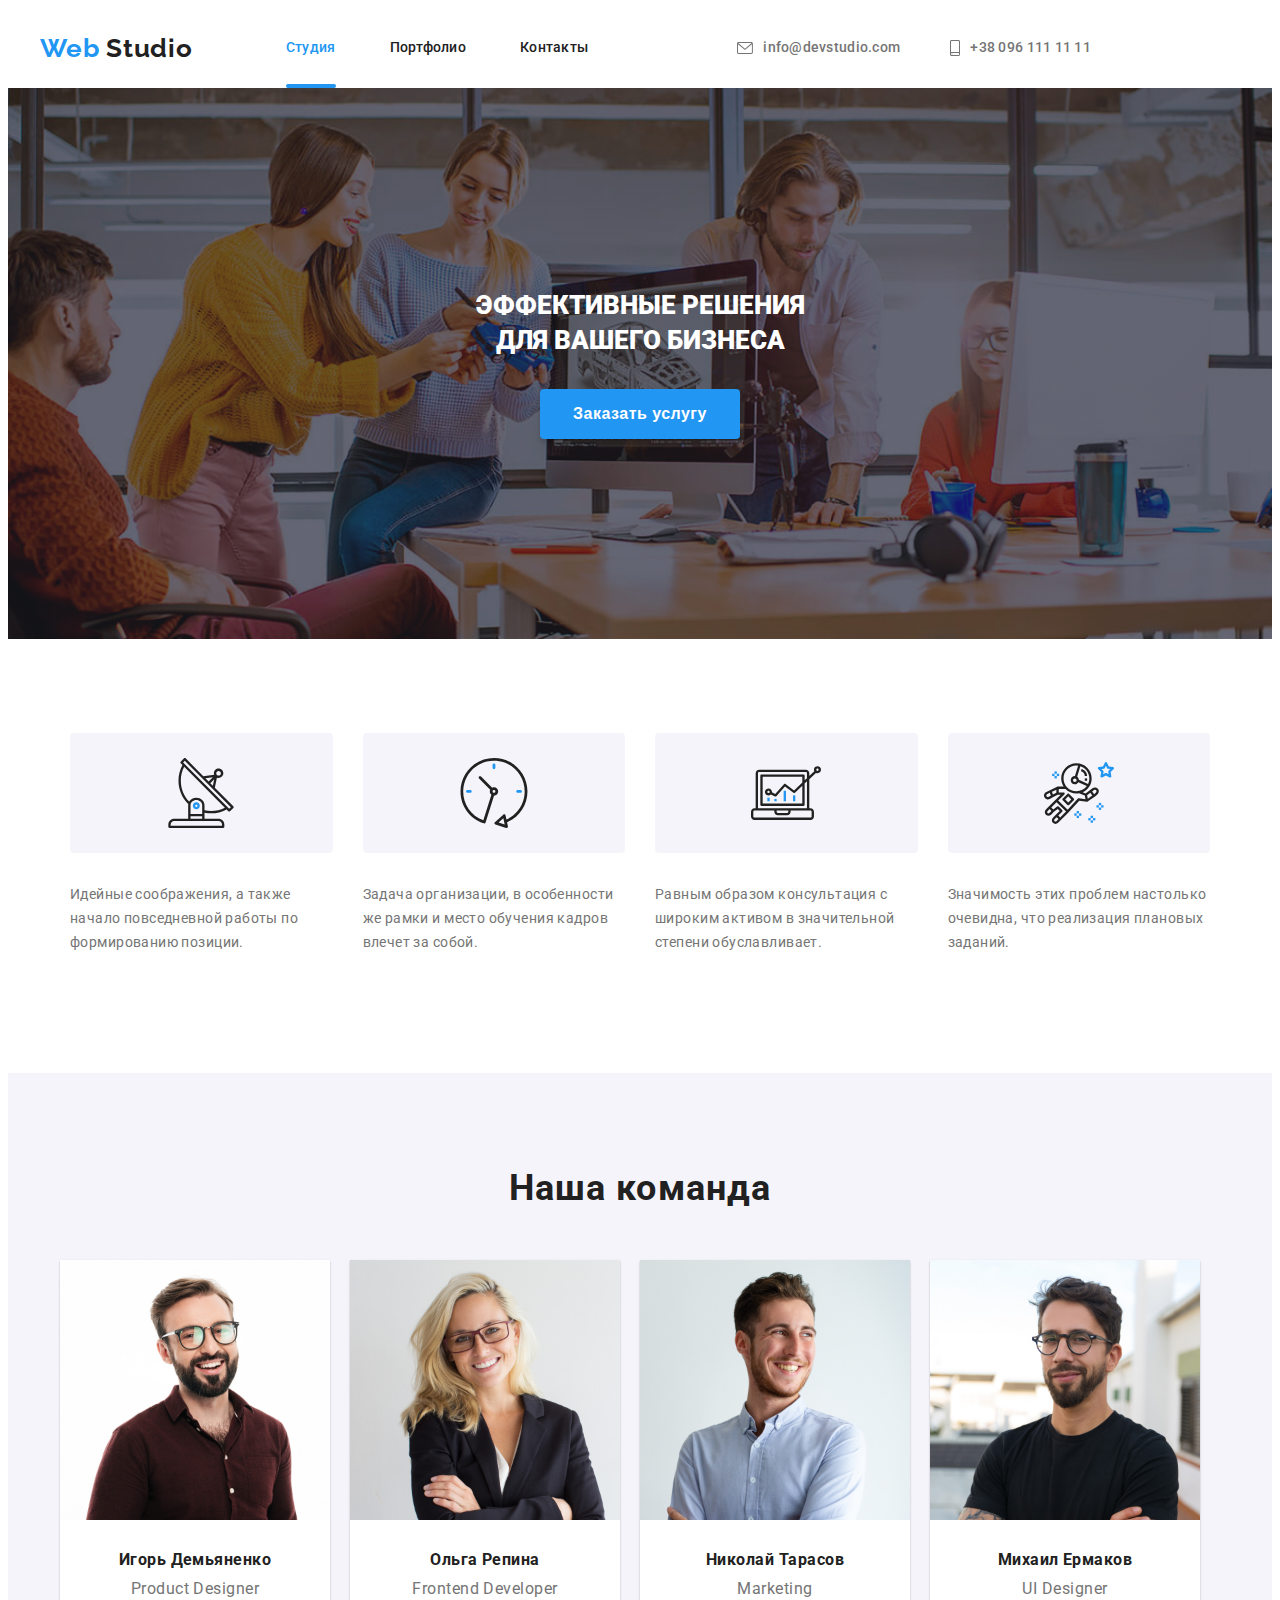
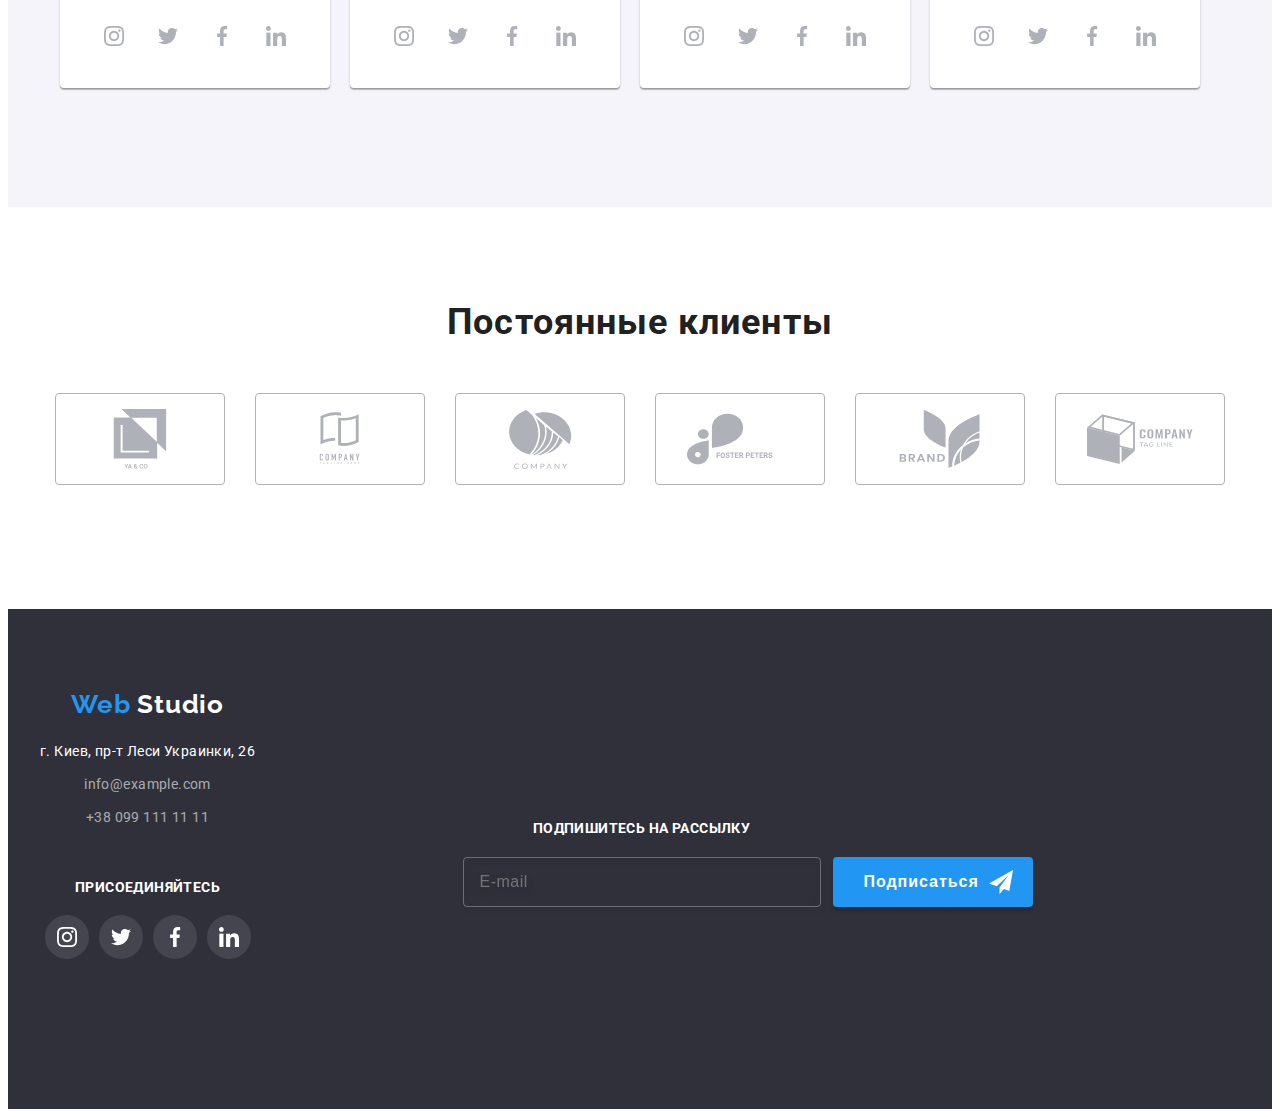
==== commit 94b31217: "portfolio" ====
--- a/index.html
+++ b/index.html
@@ -95,7 +95,7 @@
       <div class="mob-top">
           <ul class="mob-menu-list list">
             <li class="mob-menu-item">
-              <a class="mob-menu-link link active-page current" href="#Студия">
+              <a class="mob-menu-link link active-page mob-current" href="#Студия">
                 Студия
               </a>
             </li>
@@ -149,9 +149,9 @@
               Facebook
             </a>
           </li>
-          <li class="mob-social-item">
+          <li class="mob-social-item last">
             <a
-              class="mob-social-link link"
+              class="mob-social-link  link"
               href=""
             >
               LinkedIn
--- a/css/main.min.css
+++ b/css/main.min.css
@@ -1,2 +1,2 @@
-address{font-style:normal}body{font-family:Roboto, sans-serif}.hidden{position:absolute;width:1px;height:1px;margin:-1px;border:0;padding:0;white-space:nowrap;clip-path:inset(100%);clip:rect(0 0 0 0);overflow:hidden}.list{list-style:none}a{text-decoration:none}.is-hidden{visibility:hidden;opacity:0;pointer-events:none}.container{width:100%;padding-left:15px;padding-right:15px;margin:0 auto}@media screen and (min-width: 480px){.container{width:480px}}@media screen and (min-width: 768px){.container{width:768px}}@media screen and (min-width: 1200px){.container{width:1200px}}.section{padding:60px 0}@media screen and (min-width: 480px){.section{padding:94px 0}}:root{--color_first: #757575;--color_second: #212121;--color_accent: #2196f3;--coolor_title: #ffffff;--color_border: #eeeeee}button{cursor:pointer}p,h1,h2,h3,h4,h5,h6{margin:0}ol,ul{list-style:none;margin:0;padding:0}img{min-width:100%;height:auto;display:block}.header-container{display:flex;flex-wrap:wrap;align-items:center}.header-connect{margin-left:auto}.header-list{display:flex;align-items:center}.header-list-call{margin-left:auto;display:flex;align-items:center;display:none}@media screen and (min-width: 768px){.header-list-call{display:flex}}.header-navigation{display:none}@media screen and (min-width: 768px){.header-navigation{display:block}}.logohead{margin-right:93px}.header-item{margin-right:54px}.header-item:last-child{margin-right:0}.header-list-call-item:not(:last-child){margin-right:50px}.logo{margin-right:93px;color:var(--color_second);font-family:Raleway, sans-serif;font-weight:700;font-size:26px;line-height:1.19;letter-spacing:0.03em}@media screen and (min-width: 300px){.logo{margin-bottom:20px;margin-top:20px}}@media screen and (min-width: 768px){.logo{margin-bottom:0;margin-top:0}}.logo_first{color:var(--color_accent)}.header-link{display:block;padding:32px 0;color:var(--color_second);font-weight:500;font-size:14px;line-height:1.14;letter-spacing:0.02em;transition:color 250ms cubic-bezier(0.4, 0, 0.2, 1);position:relative}.header-link.current::after{content:"";width:100%;height:4px;background-color:var(--color_accent);border-radius:2px;position:absolute;left:0;bottom:0}.header-link-call{font-weight:500;font-size:14px;line-height:1.14;letter-spacing:0.02em;color:var(--color_first);transition:color 250ms cubic-bezier(0.4, 0, 0.2, 1)}.header-link-call:hover,.header-link-call:focus,.header-link:hover,.header-link:focus{color:var(--color_accent)}.hlci{width:100%;height:100%;display:flex;align-items:center;justify-content:center}.header-icon{fill:var(--color_first);margin-right:10px;transition:fill 250ms cubic-bezier(0.4, 0, 0.2, 1)}.hlci:hover .header-icon,.hlci:focus .header-icon{fill:var(--color_accent)}.mob-menu{position:fixed;background-color:#fff;width:100vw;height:100vh;z-index:5;padding-top:13px;padding-bottom:10px;top:0}.mob-menu .container{display:flex;flex-direction:column;height:100%}.close-menu-btn{display:block;margin-left:auto;margin-bottom:10px;width:40px;height:40px;background:#ffffff;border:1px solid #fff}.mob-menu-item:not(:last-child){margin-bottom:30px}.mob-menu-link{font-weight:500;font-size:40px;line-height:1.175;letter-spacing:0.02em;color:var(--color_second)}.mob-tel{font-weight:500;font-size:34px;line-height:1.18;letter-spacing:0.02em;color:var(--color_accent)}.mob-menu-list-call-item:not(:last-child){margin-bottom:30px}.mob-mail{font-weight:500;font-size:24px;line-height:1.17;letter-spacing:0.02em;color:var(--color_first)}.mob-social-list{display:flex;margin-top:50px}.mob-social-link{font-weight:500;font-size:18px;line-height:1.22;letter-spacing:0.02em;color:var(--color_accent)}.mob-social-item:not(:last-child){margin-right:20px}.mob-bottom{margin-top:auto}.open-menu-btn{margin-left:auto;position:absolute;top:15px;right:15px;width:40px;height:40px;background:#ffffff;border:1px solid #fff;display:flex;align-items:center;justify-content:center}@media screen and (min-width: 768px){.open-menu-btn{display:none}}.mob-open-icon{transition:fill 250ms cubic-bezier(0.4, 0, 0.2, 1)}.open-menu-btn:hover .mob-open-icon,.open-menu-btn:focus .mob-open-icon{fill:var(--color_accent)}.mob-close-icon{transition:fill 250ms cubic-bezier(0.4, 0, 0.2, 1)}.close-menu-btn:hover .mob-close-icon,.close-menu-btn:focus .mob-close-icon{fill:var(--color_accent)}.hero__title{font-weight:900;font-size:26px;line-height:1.36;color:var(--coolor_title);text-align:center;text-transform:uppercase}.hero__btn{font-weight:700;font-size:16px;line-height:1.875;color:var(--coolor_title);background-color:var(--color_accent);letter-spacing:0.03em;margin-top:30px;display:block;margin-left:auto;margin-right:auto;width:200px;height:50px;border-radius:4px;border-color:transparent;box-shadow:0px 4px 4px rgba(0,0,0,0.15)}.hero{padding:200px 0;background-color:#2f303a;background-image:linear-gradient(rgba(47,48,58,0.4), rgba(47,48,58,0.4)),url(../images/hero_bg.jpg);background-repeat:no-repeat;background-position:center;background-size:cover;max-width:100%;margin:0 auto}@media screen and (min-width: 480px){.hero{background-image:linear-gradient(rgba(47,48,58,0.4), rgba(47,48,58,0.4)),url(../images/hero_mob.jpg)}}@media screen and (min-width: 481px){.hero{background-image:linear-gradient(rgba(47,48,58,0.4), rgba(47,48,58,0.4)),url(../images/hero_bg.jpg)}}@media screen and (min-width: 768px){.benef{display:flex;flex-wrap:wrap;margin-left:30px;justify-content:center}}@media screen and (min-width: 1200px){.benef{display:flex;flex-wrap:nowrap;margin-left:30px}}.benef__item{margin-bottom:25px}@media screen and (min-width: 768px){.benef__item{margin-right:30px;width:270px}}.benef__title{position:absolute;width:1px;height:1px;margin:-1px;border:0;padding:0;white-space:nowrap;clip-path:inset(100%);clip:rect(0 0 0 0);overflow:hidden}.benef__text{font-weight:normal;font-size:14px;line-height:1.71;color:var(--color_first);letter-spacing:0.03em}.benef__container{display:flex;justify-content:center;align-items:center;width:270px;height:120px;background:#f5f4fa;border-radius:4px;margin-bottom:30px;width:100%}.section--no-padding-top{padding-top:0}.doing{display:flex}.doing__item:not(:last-child){margin-right:30px}.section__title{font-weight:700;font-size:36px;line-height:1.17;text-align:center;letter-spacing:0.03em;color:var(--color_second);margin-bottom:50px}.doing__box{position:relative}.doing__text{position:absolute;left:0;font-weight:bold;font-size:14px;line-height:1.14;letter-spacing:0.03em;text-transform:uppercase;color:var(--coolor_title);background-color:rgba(47,48,58,0.8);height:70px;width:100%;transform:translateY(-70px);display:flex;justify-content:center;align-items:center}@media screen and (min-width: 768px){.team{display:flex;justify-content:center;flex-wrap:wrap}}.section--other-background{background-color:#f5f4fa}.team__item{margin-bottom:25px;background-color:var(--coolor_title);box-shadow:0px 1px 3px rgba(0,0,0,0.12),0px 1px 1px rgba(0,0,0,0.14),0px 2px 1px rgba(0,0,0,0.2);border-radius:0px 0px 4px 4px}.team__item img{width:270px;height:auto}@media screen and (min-width: 768px){.team__item{margin-right:20px}}.team__header{font-family:Roboto;font-weight:700;font-size:16px;line-height:1.19;text-align:center;letter-spacing:0.03em;color:var(--color_second)}.team__name{padding-top:30px}.team__text{margin-top:10px;font-weight:normal;font-size:16px;line-height:1.19;text-align:center;letter-spacing:0.03em;color:var(--color_first);padding-bottom:16px}.teamsocial{display:flex;justify-content:center}.teamsocial__item{width:44px;height:44px;margin-bottom:30px}.teamsocial__item+.teamsocial__item{margin-left:10px}.teamsocial__link{width:100%;height:100%;border-radius:50%;display:flex;align-items:center;justify-content:center;transition:background-color 250ms cubic-bezier(0.4, 0, 0.2, 1)}.teamsocial__link:hover,.teamsocial__link:focus{background-color:var(--color_accent)}.teamsocial__icon{fill:#afb1b8;transition:fill 250ms cubic-bezier(0.4, 0, 0.2, 1)}.teamsocial__link:hover .teamsocial__icon,.teamsocial__link:focus .teamsocial__icon{fill:var(--coolor_title)}.client__title{font-weight:bold;font-size:28px;line-height:1.167;text-align:center;letter-spacing:0.03em;color:#212121;margin-bottom:50px}.clients{display:flex;justify-content:center;flex-wrap:wrap}.clients__item{display:flex;margin-bottom:30px}.clients__item+.clients__item{margin-left:30px}.clients__item:nth-child(2n+1){margin-left:0}.clients__item:nth-last-child(-n+2){margin-bottom:0}@media screen and (min-width: 768px){.clients__item+.clients__item{margin-left:30px}.clients__item:nth-child(3n+4){margin-left:0}.clients__item:nth-last-child(-n+3){margin-bottom:0}}@media screen and (min-width: 1200px){.clients__item{flex-wrap:nowrap}.clients__item+.clients__item{margin-left:30px}}.clients__link{width:100%;height:100%;display:flex;align-items:center;justify-content:center;width:170px;height:92px;border:1px solid #afb1b8;box-sizing:border-box;border-radius:4px;transition:border-color 250ms cubic-bezier(0.4, 0, 0.2, 1)}.clients__link:hover,.clients__link:focus{border-color:var(--color_accent)}.clients__icon{fill:#afb1b8;transition:fill 250ms cubic-bezier(0.4, 0, 0.2, 1)}.clients__link:hover .clients__icon,.clients__link:focus .clients__icon{fill:var(--color_accent)}@media screen and (min-width: 1200px){.footer-container{display:flex;flex-wrap:nowrap;margin-top:20px;margin-bottom:60px}}.logofoot{margin-bottom:20px;display:flex;justify-content:center}.address-item:not(:last-child){margin-bottom:9px}.footer{padding:60px 0;background-color:#2f303a}.footer__first{display:flex;flex-wrap:wrap;margin-left:auto;margin-right:auto}@media screen and (min-width: 250px){.footer__first{display:inline-block}}@media screen and (min-width: 1200px){.footer__first{display:inline-block}}@media screen and (min-width: 768px){.fotfirstsec{display:flex;justify-content:space-around;align-items:flex-start}}@media screen and (min-width: 1200px){.fotfirstsec{display:inline-block}}.footer-logo{color:#fff}@media screen and (min-width: 480px){.footer-logo{margin-left:auto;margin-right:auto}}@media screen and (min-width: 1200px){.footer-logo{all:none}}.gorod{font-weight:normal;font-size:14px;line-height:1.71;letter-spacing:0.03em;color:#fff;font-style:normal}.footer-mail,.footer-tel{font-weight:normal;font-size:14px;line-height:1.71;letter-spacing:0.03em;color:rgba(255,255,255,0.6);font-style:normal}.footer-join{font-weight:bold;font-size:14px;line-height:1.14;letter-spacing:0.03em;text-transform:uppercase;color:#ffffff;margin-bottom:20px}.footer-container{justify-content:center;text-align:center}.footer__second{margin-top:50px;justify-content:center;align-items:center}@media screen and (min-width: 768px){.footer__second{margin-top:0}}@media screen and (min-width: 1200px){.footer__second{margin-top:50px}}.footer-second-list{display:flex;justify-content:center}.footer-second-item{width:44px;height:44px;margin-bottom:30px}.footer-second-item+.footer-second-item{margin-left:10px}.footer-second-link{width:100%;height:100%;border-radius:50%;display:flex;align-items:center;justify-content:center;background-color:rgba(255,255,255,0.1);transition:background-color 250ms cubic-bezier(0.4, 0, 0.2, 1)}.footer-second-link:hover,.footer-second-link:focus{background-color:var(--color_accent)}.footer-second-icon{fill:var(--coolor_title)}.footer__third{margin-top:50px;display:flex;flex-wrap:wrap;justify-content:center;align-items:center}@media screen and (min-width: 768px){.footer__third{display:inline-block;margin-left:auto;margin-right:auto}}@media screen and (min-width: 1200px){.footer__third{margin-top:50px;display:flex;flex-wrap:wrap;justify-content:center;align-items:center}}.footer-label{font-weight:bold;font-size:14px;line-height:1.14;letter-spacing:0.03em;text-transform:uppercase;color:#ffffff}.footer-input{margin-top:20px;font-size:16px;line-height:20px;display:flex;align-items:center;letter-spacing:0.03em;color:rgba(255,255,255,0.6);padding-left:16px;width:358px;height:50px;background-color:transparent;border:1px solid rgba(255,255,255,0.3);box-sizing:border-box;filter:drop-shadow(0px 4px 4px rgba(0,0,0,0.15));border-radius:4px}.footer-button{margin-left:12px;margin-top:36px;width:200px;height:50px;background:#2196f3;box-shadow:0px 4px 4px rgba(0,0,0,0.15);border-radius:4px;border-color:transparent;font-weight:bold;font-size:16px;line-height:30px;display:flex;align-items:center;text-align:center;letter-spacing:0.06em;padding-left:29px;color:#ffffff}@media screen and (min-width: 768px){.footer-button{margin-left:auto;margin-right:auto}}@media screen and (min-width: 1200px){.footer-button{margin-left:12px;margin-top:36px}}.fly-icon{margin-left:10px}.backdrop{width:100vw;height:100vh;background-color:rgba(0,0,0,0.2);position:fixed;top:0;left:0;transition:opacity 300ms, visibility 300ms}.modal{width:450px;height:609px;background:#ffffff;box-shadow:0px 1px 3px rgba(0,0,0,0.12),0px 1px 1px rgba(0,0,0,0.14),0px 2px 1px rgba(0,0,0,0.2);border-radius:4px;position:absolute;top:50%;left:50%;transform:translate(-50%, -50%)}.modal-close{position:absolute;top:8px;right:8px;width:30px;height:30px;background:#ffffff;border:1px solid rgba(0,0,0,0.1);border-radius:50%;display:flex;align-items:center;justify-content:center}.close-icon{transition:fill 250ms cubic-bezier(0.4, 0, 0.2, 1)}.modal-close:hover .close-icon,.modal-close:focus .close-icon{fill:var(--color_accent)}.modal{padding:40px}.modal-title{font-weight:bold;font-size:20px;line-height:1.15;text-align:center;letter-spacing:0.03em;color:#212121;margin-bottom:12px}.modal-form-field{margin-bottom:10px}.modal-input{display:block;width:370px;height:40px;border:1px solid rgba(33,33,33,0.2);box-sizing:border-box;border-radius:4px;padding-left:12px;outline:none;padding-left:40px}.modal-input::placeholder{font-size:14px;line-height:1.17;letter-spacing:0.01em;color:rgba(117,117,117,0.5)}.modal-input-text{font-size:12px;line-height:1.17;letter-spacing:0.01em;color:#757575;display:block;margin-bottom:4px}.modal-form-field-com{margin-bottom:20px}.modal-input-comment{padding:12px 16px;width:370px;height:120px;resize:none}.modal-button{font-size:16px;line-height:1.875;display:block;margin-left:auto;margin-right:auto;letter-spacing:0.06em;color:#ffffff;justify-content:center;width:200px;height:50px;background:#188ce8;border-radius:4px;border-color:transparent;box-shadow:0px 1px 3px rgba(0,0,0,0.12),0px 1px 1px rgba(0,0,0,0.14),0px 2px 1px rgba(0,0,0,0.2);box-shadow:0px 1px 3px rgba(0,0,0,0.12),0px 1px 1px rgba(0,0,0,0.14),0px 2px 1px rgba(0,0,0,0.2);transition:box-shadow 250ms cubic-bezier(0.4, 0, 0.2, 1)}.modal-button:hover,.modal-button:focus{box-shadow:0px 4px 4px rgba(0,0,0,0.15)}.modal-check{font-size:12px;line-height:14px;letter-spacing:1.71;color:#757575;margin-bottom:30px}.modal-contract{color:var(--color_accent);text-decoration:underline}.modal-input{transition:border-color 250ms cubic-bezier(0.4, 0, 0.2, 1)}.modal-input:focus{border-color:var(--color_accent)}.modal-wrap{position:relative}.modal-icon{position:absolute;top:0;left:0;margin-left:12px;margin-top:11px;transition:fill 250ms cubic-bezier(0.4, 0, 0.2, 1)}.modal-input:focus+.modal-icon{fill:var(--color_accent)}.modal-check-text span{width:16px;height:15px;border:2px solid #212121;border-radius:2px;display:flex;margin-right:5px;align-items:center;justify-content:center}.modal-check{appearance:none;display:flex;align-items:center}.modal-check:checked+.modal-check-text span{background-color:var(--color_accent);border:none}.wrap-modal-check{display:flex;align-items:center;justify-content:center}.modal-contract{margin-left:3px}.section-work-list{display:flex;flex-wrap:nowrap;justify-content:left;margin-bottom:50px;margin-left:20px;justify-content:start}@media screen and (min-width: 480px){.section-work-list{flex-wrap:wrap;justify-content:start}}@media screen and (min-width: 1200px){.section-work-list{justify-content:center}}.section-item{margin-bottom:10px}.section-item:not(:last-child){margin-right:8px}.section-work-title{position:absolute;width:1px;height:1px;margin:-1px;border:0;padding:0;white-space:nowrap;clip-path:inset(100%);clip:rect(0 0 0 0);overflow:hidden}.section-work-link{font-weight:500;font-size:16px;line-height:1.625;text-align:center;letter-spacing:0.03em;color:var(--color_second);background-color:#f5f4fa;padding:6px 22px;border-radius:4px;border-color:transparent;transition:background-color 250ms cubic-bezier(0.4, 0, 0.2, 1),color 250ms cubic-bezier(0.4, 0, 0.2, 1),box-shadow 250ms cubic-bezier(0.4, 0, 0.2, 1)}.section-work-link:hover,.section-work-link:focus{color:#fff;background-color:var(--color_accent);box-shadow:0px 3px 1px rgba(0,0,0,0.1),0px 1px 2px rgba(0,0,0,0.08),0px 2px 2px rgba(0,0,0,0.12)}.work-pic-title{font-family:Roboto;font-weight:bold;font-size:18px;line-height:2;letter-spacing:0.06em;color:var(--color_second)}.work-pic-text{margin-top:4px;font-weight:normal;font-size:16px;line-height:1.875;letter-spacing:0.03em;color:var(--color_first)}.wrap-work{position:relative;overflow:hidden}.work-top-text{position:absolute;top:0;left:0;font-size:18px;line-height:1.56;letter-spacing:0.03em;color:var(--coolor_title);padding:63px 24px;background-color:rgba(33,150,243,0.9);transform:translateY(100%);transition:transform 300ms}.work-pic-link:hover .work-top-text,.work-pic-link:focus .work-top-text{transform:translateY(0)}.active-page{color:var(--color_accent);transition:color 250ms cubic-bezier(0.4, 0, 0.2, 1)}.active-page:hover,.active-page:focus{color:var(--color_second)}.work-pic-list{display:flex;justify-content:center}@media screen and (min-width: 768px){.work-pic-list{flex-wrap:wrap}}.work-pic-item{background-color:var(--coolor_title);margin-bottom:30px;margin-right:30px;transition:box-shadow 250ms cubic-bezier(0.4, 0, 0.2, 1);position:relative}@media screen and (min-width: 480px){.work-pic-item{margin-right:0;margin-bottom:30px}}@media screen and (min-width: 768px){.work-pic-item{margin-bottom:30px;margin-right:30px;width:calc(100% / 2 -30px);display:flex;flex-wrap:wrap}.work-pic-item:nth-child(2n+1){margin-left:0}.work-pic-item:nth-last-child(-n+2){margin-bottom:0}}@media screen and (min-width: 1200px){.work-pic-item:nth-child(3n+3){margin-right:0}.work-pic-item:not(:nth-child(-n+3)){margin-bottom:30px}.work-pic-item:nth-last-child(-n+3){margin-bottom:0}}.work-pic-link{display:block;transition:box-shadow 250ms cubic-bezier(0.4, 0, 0.2, 1)}.work-pic-link:hover,.work-pic-link:focus{box-shadow:0px 1px 1px rgba(0,0,0,0.12),0px 4px 4px rgba(0,0,0,0.06),1px 4px 6px rgba(0,0,0,0.16)}.work{padding:20px 24px;border-left:1px solid var(--color_border);border-right:1px solid var(--color_border);border-bottom:1px solid var(--color_border)}.wrap{border-bottom:1px solid #ececec}
+address{font-style:normal}body{font-family:Roboto, sans-serif}.hidden{position:absolute;width:1px;height:1px;margin:-1px;border:0;padding:0;white-space:nowrap;clip-path:inset(100%);clip:rect(0 0 0 0);overflow:hidden}.list{list-style:none}a{text-decoration:none}.is-hidden{visibility:hidden;opacity:0;pointer-events:none}.container{width:100%;padding-left:15px;padding-right:15px;margin:0 auto}@media screen and (min-width: 480px){.container{width:480px}}@media screen and (min-width: 768px){.container{width:768px}}@media screen and (min-width: 1200px){.container{width:1200px}}.section{padding:60px 0}@media screen and (min-width: 480px){.section{padding:94px 0}}:root{--color_first: #757575;--color_second: #212121;--color_accent: #2196f3;--coolor_title: #ffffff;--color_border: #eeeeee}button{cursor:pointer}p,h1,h2,h3,h4,h5,h6{margin:0}ol,ul{list-style:none;margin:0;padding:0}img{min-width:100%;height:auto;display:block}.header-container{display:flex;flex-wrap:wrap;align-items:center}@media screen and (min-width: 768px){.header-container{flex-wrap:nowrap}}.header-connect{margin-left:auto}.header-list{display:flex;align-items:center}.header-list-call{display:none}@media screen and (min-width: 768px){.header-list-call{display:flex;flex-wrap:wrap;justify-content:flex-start;margin-right:auto;margin-left:60px}}@media screen and (min-width: 1200px){.header-list-call{display:flex;margin-left:auto;display:flex;align-items:center}}.header-navigation{display:none}@media screen and (min-width: 768px){.header-navigation{display:block}}.logohead{margin-right:93px}.header-item{margin-right:54px}.header-item:last-child{margin-right:0}@media screen and (min-width: 768px){.header-list-call-item:not(:last-child){margin-right:0}}@media screen and (min-width: 1200px){.header-list-call-item:not(:last-child){margin-right:50px}}@media screen and (min-width: 768px){.header-list-call-item{margin-right:0}.header-list-call-item:not(:last-child){margin-bottom:10px}}@media screen and (min-width: 1200px){.header-list-call-item:not(:last-child){margin-bottom:0}}.logo{margin-right:93px;color:var(--color_second);font-family:Raleway, sans-serif;font-weight:700;font-size:26px;line-height:1.19;letter-spacing:0.03em}@media screen and (min-width: 300px){.logo{margin-bottom:20px;margin-top:20px}}@media screen and (min-width: 768px){.logo{margin-bottom:0;margin-top:0}}.logo_first{color:var(--color_accent)}.header-link{display:block;padding:32px 0;color:var(--color_second);font-weight:500;font-size:14px;line-height:1.14;letter-spacing:0.02em;transition:color 250ms cubic-bezier(0.4, 0, 0.2, 1);position:relative}.header-link.current::after{content:"";width:100%;height:4px;background-color:var(--color_accent);border-radius:2px;position:absolute;left:0;bottom:0}.header-link-call{font-weight:500;font-size:14px;line-height:1.14;letter-spacing:0.02em;color:var(--color_first);transition:color 250ms cubic-bezier(0.4, 0, 0.2, 1)}.header-link-call:hover,.header-link-call:focus,.header-link:hover,.header-link:focus{color:var(--color_accent)}.hlci{width:100%;height:100%;display:flex}@media screen and (min-width: 768px){.hlci{justify-content:flex-start}}@media screen and (min-width: 1200px){.hlci{justify-content:center;align-items:center}}.header-icon{fill:var(--color_first);margin-right:10px;transition:fill 250ms cubic-bezier(0.4, 0, 0.2, 1)}.hlci:hover .header-icon,.hlci:focus .header-icon{fill:var(--color_accent)}.mob-menu{position:fixed;background-color:#fff;width:100vw;height:100vh;z-index:5;padding-top:13px;padding-bottom:10px;top:0}.mob-menu .container{display:flex;flex-direction:column;height:100%}.close-menu-btn{display:block;margin-left:auto;margin-bottom:10px;width:40px;height:40px;background:#ffffff;border:1px solid #fff}.mob-menu-item:not(:last-child){margin-bottom:30px}.mob-menu-link{font-weight:500;font-size:40px;line-height:1.175;letter-spacing:0.02em;color:var(--color_second)}.mob-tel{font-weight:500;font-size:34px;line-height:1.18;letter-spacing:0.02em;color:var(--color_first)}.mob-menu-list-call-item:not(:last-child){margin-bottom:30px}.mob-mail{font-weight:500;font-size:24px;line-height:1.17;letter-spacing:0.02em;color:var(--color_first)}.mob-menu-link-call:hover,.mob-menu-link-call:focus{color:var(--color_accent)}.mob-social-list{display:flex;margin-top:50px}.mob-social-link{font-weight:500;font-size:18px;line-height:1.22;letter-spacing:0.02em;color:var(--color_accent)}.mob-social-item:not(:last-child){margin-right:20px}.mob-social-item::after{content:"";width:1px;height:22px;background-color:var(--color_first);border-radius:2px;position:absolute;margin-left:10px}.last::after{content:"";width:1px;height:22px;background-color:#fff;border-radius:2px;position:absolute;margin-left:10px}.mob-bottom{margin-top:auto}.open-menu-btn{margin-left:auto;position:absolute;top:15px;right:15px;width:40px;height:40px;background:#ffffff;border:1px solid #fff;display:flex;align-items:center;justify-content:center}@media screen and (min-width: 768px){.open-menu-btn{display:none}}.mob-open-icon{transition:fill 250ms cubic-bezier(0.4, 0, 0.2, 1)}.open-menu-btn:hover .mob-open-icon,.open-menu-btn:focus .mob-open-icon{fill:var(--color_accent)}.mob-close-icon{transition:fill 250ms cubic-bezier(0.4, 0, 0.2, 1)}.close-menu-btn:hover .mob-close-icon,.close-menu-btn:focus .mob-close-icon{fill:var(--color_accent)}.mob-current{color:var(--color_accent)}.hero__title{font-weight:900;font-size:26px;line-height:1.36;color:var(--coolor_title);text-align:center;text-transform:uppercase}.hero__btn{font-weight:700;font-size:16px;line-height:1.875;color:var(--coolor_title);background-color:var(--color_accent);letter-spacing:0.03em;margin-top:30px;display:block;margin-left:auto;margin-right:auto;width:200px;height:50px;border-radius:4px;border-color:transparent;box-shadow:0px 4px 4px rgba(0,0,0,0.15)}.hero{padding:200px 0;background-color:#2f303a;background-image:linear-gradient(rgba(47,48,58,0.4), rgba(47,48,58,0.4)),url(../images/hero_bg.jpg);background-repeat:no-repeat;background-position:center;background-size:cover;max-width:100%;margin:0 auto}@media screen and (min-width: 480px){.hero{background-image:linear-gradient(rgba(47,48,58,0.4), rgba(47,48,58,0.4)),url(../images/hero_mob.jpg)}}@media screen and (min-width: 481px){.hero{background-image:linear-gradient(rgba(47,48,58,0.4), rgba(47,48,58,0.4)),url(../images/hero_bg.jpg)}}@media screen and (min-width: 768px){.benef{display:flex;flex-wrap:wrap;margin-left:30px;justify-content:center}}@media screen and (min-width: 1200px){.benef{display:flex;flex-wrap:nowrap;margin-left:30px}}.benef__item{margin-bottom:25px}@media screen and (min-width: 768px){.benef__item{margin-right:30px;width:270px}}.benef__title{position:absolute;width:1px;height:1px;margin:-1px;border:0;padding:0;white-space:nowrap;clip-path:inset(100%);clip:rect(0 0 0 0);overflow:hidden}.benef__text{font-weight:normal;font-size:14px;line-height:1.71;color:var(--color_first);letter-spacing:0.03em}.benef__container{display:flex;justify-content:center;align-items:center;width:270px;height:120px;background:#f5f4fa;border-radius:4px;margin-bottom:30px;width:100%}.section--no-padding-top{padding-top:0}.doing{display:flex}.doing__item:not(:last-child){margin-right:30px}.section__title{font-weight:700;font-size:36px;line-height:1.17;text-align:center;letter-spacing:0.03em;color:var(--color_second);margin-bottom:50px}.doing__box{position:relative}.doing__text{position:absolute;left:0;font-weight:bold;font-size:14px;line-height:1.14;letter-spacing:0.03em;text-transform:uppercase;color:var(--coolor_title);background-color:rgba(47,48,58,0.8);height:70px;width:100%;transform:translateY(-70px);display:flex;justify-content:center;align-items:center}@media screen and (min-width: 768px){.team{display:flex;justify-content:center;flex-wrap:wrap}}.section--other-background{background-color:#f5f4fa}.team__item{margin-bottom:25px;background-color:var(--coolor_title);box-shadow:0px 1px 3px rgba(0,0,0,0.12),0px 1px 1px rgba(0,0,0,0.14),0px 2px 1px rgba(0,0,0,0.2);border-radius:0px 0px 4px 4px}.team__item img{width:270px;height:auto}@media screen and (min-width: 768px){.team__item{margin-right:20px}}.team__header{font-family:Roboto;font-weight:700;font-size:16px;line-height:1.19;text-align:center;letter-spacing:0.03em;color:var(--color_second)}.team__name{padding-top:30px}.team__text{margin-top:10px;font-weight:normal;font-size:16px;line-height:1.19;text-align:center;letter-spacing:0.03em;color:var(--color_first);padding-bottom:16px}.teamsocial{display:flex;justify-content:center}.teamsocial__item{width:44px;height:44px;margin-bottom:30px}.teamsocial__item+.teamsocial__item{margin-left:10px}.teamsocial__link{width:100%;height:100%;border-radius:50%;display:flex;align-items:center;justify-content:center;transition:background-color 250ms cubic-bezier(0.4, 0, 0.2, 1)}.teamsocial__link:hover,.teamsocial__link:focus{background-color:var(--color_accent)}.teamsocial__icon{fill:#afb1b8;transition:fill 250ms cubic-bezier(0.4, 0, 0.2, 1)}.teamsocial__link:hover .teamsocial__icon,.teamsocial__link:focus .teamsocial__icon{fill:var(--coolor_title)}.client__title{font-weight:bold;font-size:28px;line-height:1.167;text-align:center;letter-spacing:0.03em;color:#212121;margin-bottom:50px}.clients{display:flex;justify-content:center;flex-wrap:wrap}.clients__item{display:flex;margin-bottom:30px}.clients__item+.clients__item{margin-left:30px}.clients__item:nth-child(2n+1){margin-left:0}.clients__item:nth-last-child(-n+2){margin-bottom:0}@media screen and (min-width: 768px){.clients__item+.clients__item{margin-left:30px}.clients__item:nth-child(3n+4){margin-left:0}.clients__item:nth-last-child(-n+3){margin-bottom:0}}@media screen and (min-width: 1200px){.clients__item{flex-wrap:nowrap}.clients__item+.clients__item{margin-left:30px}}.clients__link{width:100%;height:100%;display:flex;align-items:center;justify-content:center;width:170px;height:92px;border:1px solid #afb1b8;box-sizing:border-box;border-radius:4px;transition:border-color 250ms cubic-bezier(0.4, 0, 0.2, 1)}.clients__link:hover,.clients__link:focus{border-color:var(--color_accent)}.clients__icon{fill:#afb1b8;transition:fill 250ms cubic-bezier(0.4, 0, 0.2, 1)}.clients__link:hover .clients__icon,.clients__link:focus .clients__icon{fill:var(--color_accent)}@media screen and (min-width: 1200px){.footer-container{display:flex;flex-wrap:nowrap;margin-top:20px;margin-bottom:60px}}.logofoot{margin-bottom:20px;display:flex;justify-content:center}.address-item:not(:last-child){margin-bottom:9px}.footer{padding:60px 0;background-color:#2f303a}.footer__first{display:flex;flex-wrap:wrap;margin-left:auto;margin-right:auto}@media screen and (min-width: 250px){.footer__first{display:inline-block}}@media screen and (min-width: 1200px){.footer__first{display:inline-block}}@media screen and (min-width: 768px){.fotfirstsec{display:flex;justify-content:space-around;align-items:flex-start}}@media screen and (min-width: 1200px){.fotfirstsec{display:inline-block}}.footer-logo{color:#fff}@media screen and (min-width: 480px){.footer-logo{margin-left:auto;margin-right:auto}}@media screen and (min-width: 1200px){.footer-logo{all:none}}.gorod{font-weight:normal;font-size:14px;line-height:1.71;letter-spacing:0.03em;color:#fff;font-style:normal}.footer-mail,.footer-tel{font-weight:normal;font-size:14px;line-height:1.71;letter-spacing:0.03em;color:rgba(255,255,255,0.6);font-style:normal}.footer-join{font-weight:bold;font-size:14px;line-height:1.14;letter-spacing:0.03em;text-transform:uppercase;color:#ffffff;margin-bottom:20px}.footer-container{justify-content:center;text-align:center}.footer__second{margin-top:50px;justify-content:center;align-items:center}@media screen and (min-width: 768px){.footer__second{margin-top:0}}@media screen and (min-width: 1200px){.footer__second{margin-top:50px}}.footer-second-list{display:flex;justify-content:center}.footer-second-item{width:44px;height:44px;margin-bottom:30px}.footer-second-item+.footer-second-item{margin-left:10px}.footer-second-link{width:100%;height:100%;border-radius:50%;display:flex;align-items:center;justify-content:center;background-color:rgba(255,255,255,0.1);transition:background-color 250ms cubic-bezier(0.4, 0, 0.2, 1)}.footer-second-link:hover,.footer-second-link:focus{background-color:var(--color_accent)}.footer-second-icon{fill:var(--coolor_title)}.footer__third{margin-top:50px;display:flex;flex-wrap:wrap;justify-content:center;align-items:center}@media screen and (min-width: 768px){.footer__third{display:inline-block;margin-left:auto;margin-right:auto}}@media screen and (min-width: 1200px){.footer__third{margin-top:50px;display:flex;flex-wrap:wrap;justify-content:center;align-items:center}}.footer-label{font-weight:bold;font-size:14px;line-height:1.14;letter-spacing:0.03em;text-transform:uppercase;color:#ffffff}.footer-input{margin-top:20px;font-size:16px;line-height:20px;display:flex;align-items:center;letter-spacing:0.03em;color:rgba(255,255,255,0.6);padding-left:16px;width:358px;height:50px;background-color:transparent;border:1px solid rgba(255,255,255,0.3);box-sizing:border-box;filter:drop-shadow(0px 4px 4px rgba(0,0,0,0.15));border-radius:4px}.footer-button{margin-left:12px;margin-top:36px;width:200px;height:50px;background:#2196f3;box-shadow:0px 4px 4px rgba(0,0,0,0.15);border-radius:4px;border-color:transparent;font-weight:bold;font-size:16px;line-height:30px;display:flex;align-items:center;text-align:center;letter-spacing:0.06em;padding-left:29px;color:#ffffff}@media screen and (min-width: 768px){.footer-button{margin-left:auto;margin-right:auto}}@media screen and (min-width: 1200px){.footer-button{margin-left:12px;margin-top:36px}}.fly-icon{margin-left:10px}.backdrop{width:100vw;height:100vh;background-color:rgba(0,0,0,0.2);position:fixed;top:0;left:0;transition:opacity 300ms, visibility 300ms}.modal{width:450px;height:609px;background:#ffffff;box-shadow:0px 1px 3px rgba(0,0,0,0.12),0px 1px 1px rgba(0,0,0,0.14),0px 2px 1px rgba(0,0,0,0.2);border-radius:4px;position:absolute;top:50%;left:50%;transform:translate(-50%, -50%)}.modal-close{position:absolute;top:8px;right:8px;width:30px;height:30px;background:#ffffff;border:1px solid rgba(0,0,0,0.1);border-radius:50%;display:flex;align-items:center;justify-content:center}.close-icon{transition:fill 250ms cubic-bezier(0.4, 0, 0.2, 1)}.modal-close:hover .close-icon,.modal-close:focus .close-icon{fill:var(--color_accent)}.modal{padding:40px}.modal-title{font-weight:bold;font-size:20px;line-height:1.15;text-align:center;letter-spacing:0.03em;color:#212121;margin-bottom:12px}.modal-form-field{margin-bottom:10px}.modal-input{display:block;width:370px;height:40px;border:1px solid rgba(33,33,33,0.2);box-sizing:border-box;border-radius:4px;padding-left:12px;outline:none;padding-left:40px}.modal-input::placeholder{font-size:14px;line-height:1.17;letter-spacing:0.01em;color:rgba(117,117,117,0.5)}.modal-input-text{font-size:12px;line-height:1.17;letter-spacing:0.01em;color:#757575;display:block;margin-bottom:4px}.modal-form-field-com{margin-bottom:20px}.modal-input-comment{padding:12px 16px;width:370px;height:120px;resize:none}.modal-button{font-size:16px;line-height:1.875;display:block;margin-left:auto;margin-right:auto;letter-spacing:0.06em;color:#ffffff;justify-content:center;width:200px;height:50px;background:#188ce8;border-radius:4px;border-color:transparent;box-shadow:0px 1px 3px rgba(0,0,0,0.12),0px 1px 1px rgba(0,0,0,0.14),0px 2px 1px rgba(0,0,0,0.2);box-shadow:0px 1px 3px rgba(0,0,0,0.12),0px 1px 1px rgba(0,0,0,0.14),0px 2px 1px rgba(0,0,0,0.2);transition:box-shadow 250ms cubic-bezier(0.4, 0, 0.2, 1)}.modal-button:hover,.modal-button:focus{box-shadow:0px 4px 4px rgba(0,0,0,0.15)}.modal-check{font-size:12px;line-height:14px;letter-spacing:1.71;color:#757575;margin-bottom:30px}.modal-contract{color:var(--color_accent);text-decoration:underline}.modal-input{transition:border-color 250ms cubic-bezier(0.4, 0, 0.2, 1)}.modal-input:focus{border-color:var(--color_accent)}.modal-wrap{position:relative}.modal-icon{position:absolute;top:0;left:0;margin-left:12px;margin-top:11px;transition:fill 250ms cubic-bezier(0.4, 0, 0.2, 1)}.modal-input:focus+.modal-icon{fill:var(--color_accent)}.modal-check-text span{width:16px;height:15px;border:2px solid #212121;border-radius:2px;display:flex;margin-right:5px;align-items:center;justify-content:center}.modal-check{appearance:none;display:flex;align-items:center}.modal-check:checked+.modal-check-text span{background-color:var(--color_accent);border:none}.wrap-modal-check{display:flex;align-items:center;justify-content:center}.modal-contract{margin-left:3px}.section-work-list{display:flex;flex-wrap:nowrap;justify-content:left;margin-bottom:50px;margin-left:20px;justify-content:start}@media screen and (min-width: 480px){.section-work-list{flex-wrap:wrap;justify-content:start}}@media screen and (min-width: 1200px){.section-work-list{justify-content:center}}.section-item{margin-bottom:10px}.section-item:not(:last-child){margin-right:8px}.section-work-title{position:absolute;width:1px;height:1px;margin:-1px;border:0;padding:0;white-space:nowrap;clip-path:inset(100%);clip:rect(0 0 0 0);overflow:hidden}.section-work-link{font-weight:500;font-size:16px;line-height:1.625;text-align:center;letter-spacing:0.03em;color:var(--color_second);background-color:#f5f4fa;padding:6px 22px;border-radius:4px;border-color:transparent;transition:background-color 250ms cubic-bezier(0.4, 0, 0.2, 1),color 250ms cubic-bezier(0.4, 0, 0.2, 1),box-shadow 250ms cubic-bezier(0.4, 0, 0.2, 1)}.section-work-link:hover,.section-work-link:focus{color:#fff;background-color:var(--color_accent);box-shadow:0px 3px 1px rgba(0,0,0,0.1),0px 1px 2px rgba(0,0,0,0.08),0px 2px 2px rgba(0,0,0,0.12)}.work-pic-title{font-family:Roboto;font-weight:bold;font-size:18px;line-height:2;letter-spacing:0.06em;color:var(--color_second)}.work-pic-text{margin-top:4px;font-weight:normal;font-size:16px;line-height:1.875;letter-spacing:0.03em;color:var(--color_first)}.wrap-work{position:relative;overflow:hidden}.work-top-text{position:absolute;top:0;left:0;font-size:18px;line-height:1.56;letter-spacing:0.03em;color:var(--coolor_title);padding:63px 24px;background-color:rgba(33,150,243,0.9);transform:translateY(100%);transition:transform 300ms}.work-pic-link:hover .work-top-text,.work-pic-link:focus .work-top-text{transform:translateY(0)}.active-page{color:var(--color_accent);transition:color 250ms cubic-bezier(0.4, 0, 0.2, 1)}.active-page:hover,.active-page:focus{color:var(--color_second)}.work-pic-list{display:flex;justify-content:center}@media screen and (min-width: 480px){.work-pic-list{flex-wrap:wrap}}@media screen and (min-width: 768px){.work-pic-list{flex-wrap:wrap}}.work-pic-item{background-color:var(--coolor_title);transition:box-shadow 250ms cubic-bezier(0.4, 0, 0.2, 1);position:relative}@media screen and (min-width: 480px){.work-pic-item{margin-right:0;margin-bottom:30px}}@media screen and (min-width: 768px){.work-pic-item{width:calc(100% / 2);display:flex;flex-wrap:wrap;justify-content:start}.work-pic-item:nth-child(2n+1){margin-left:0}.work-pic-item:nth-last-child(-n+2){margin-bottom:0}}@media screen and (min-width: 1200px){.work-pic-item{width:calc(100% / 3)}.work-pic-item:nth-child(3n+3){margin-right:0}.work-pic-item:not(:nth-child(-n+3)){margin-bottom:30px}.work-pic-item:nth-last-child(-n+3){margin-bottom:0}}.work-pic-link{display:block;transition:box-shadow 250ms cubic-bezier(0.4, 0, 0.2, 1)}.work-pic-link:hover,.work-pic-link:focus{box-shadow:0px 1px 1px rgba(0,0,0,0.12),0px 4px 4px rgba(0,0,0,0.06),1px 4px 6px rgba(0,0,0,0.16)}.work{padding:20px 24px;border-left:1px solid var(--color_border);border-right:1px solid var(--color_border);border-bottom:1px solid var(--color_border)}.wrap{border-bottom:1px solid #ececec}
 /*# sourceMappingURL=main.min.css.map */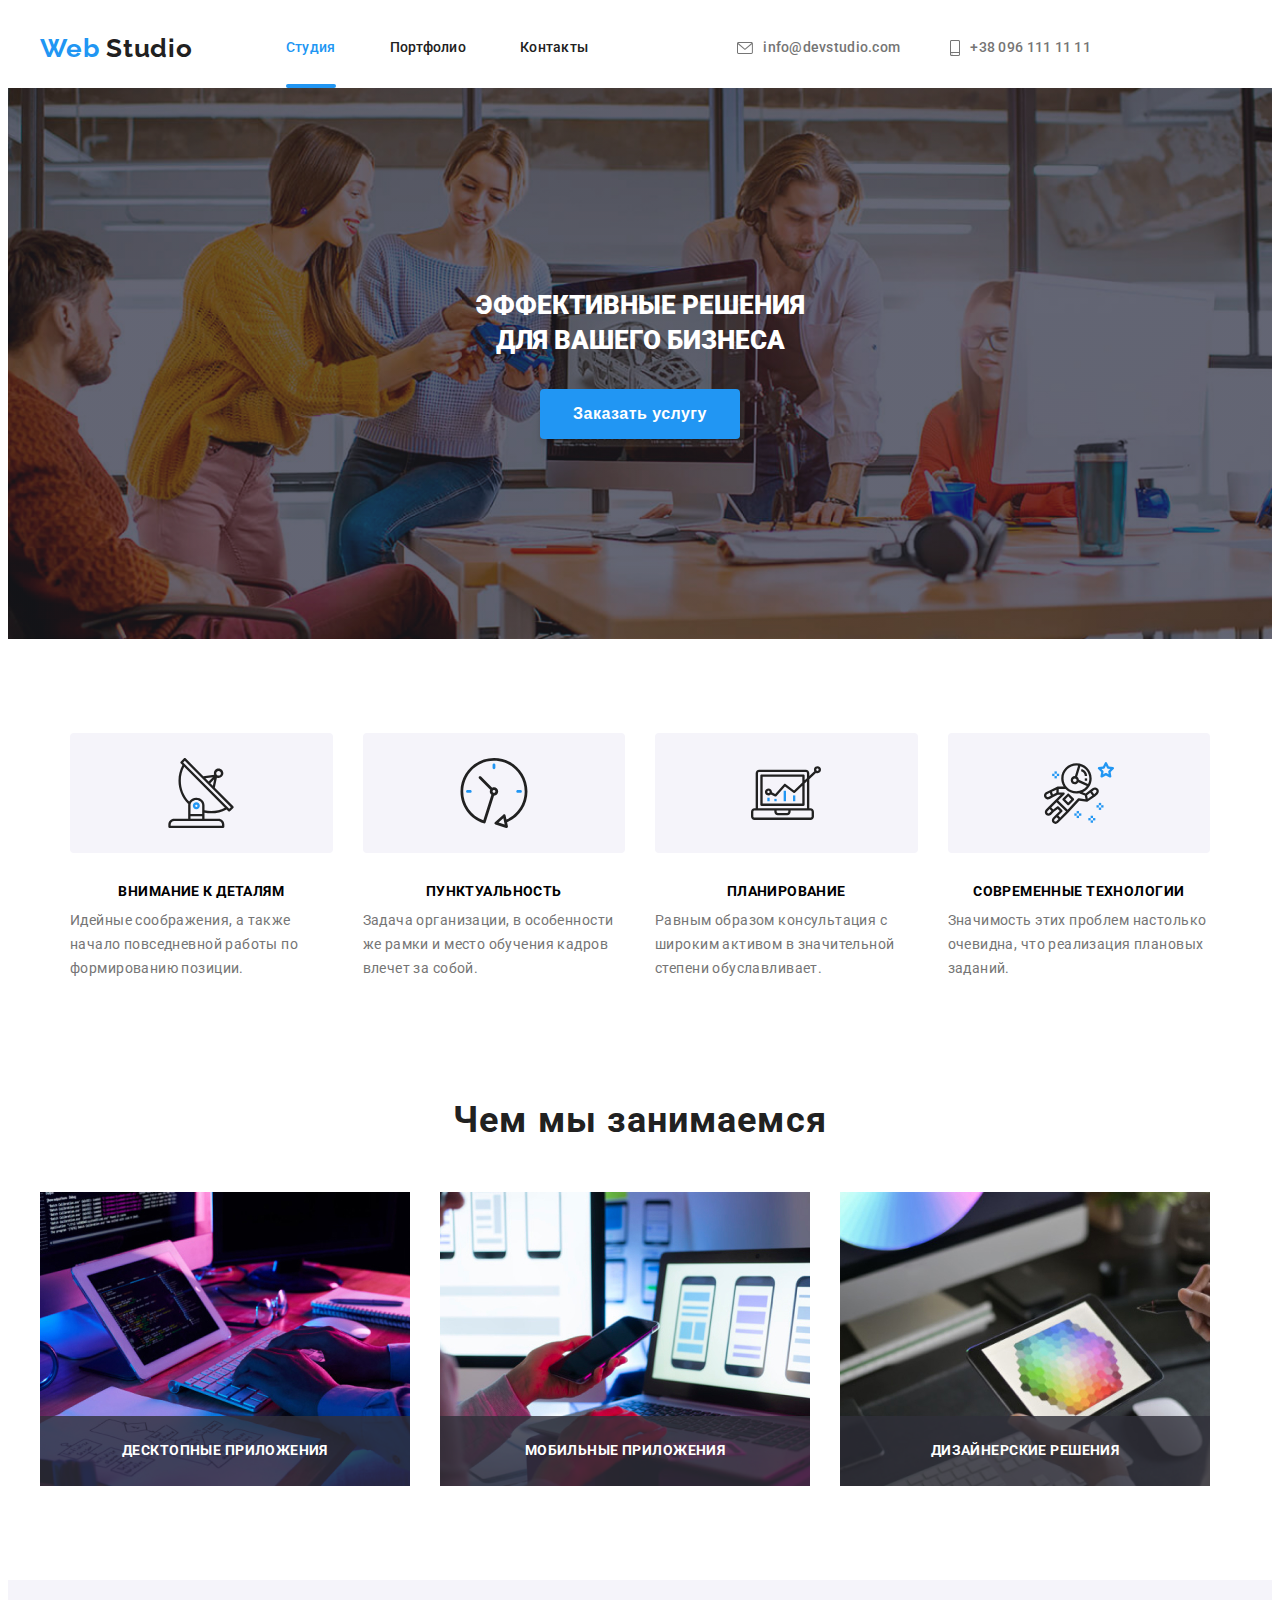
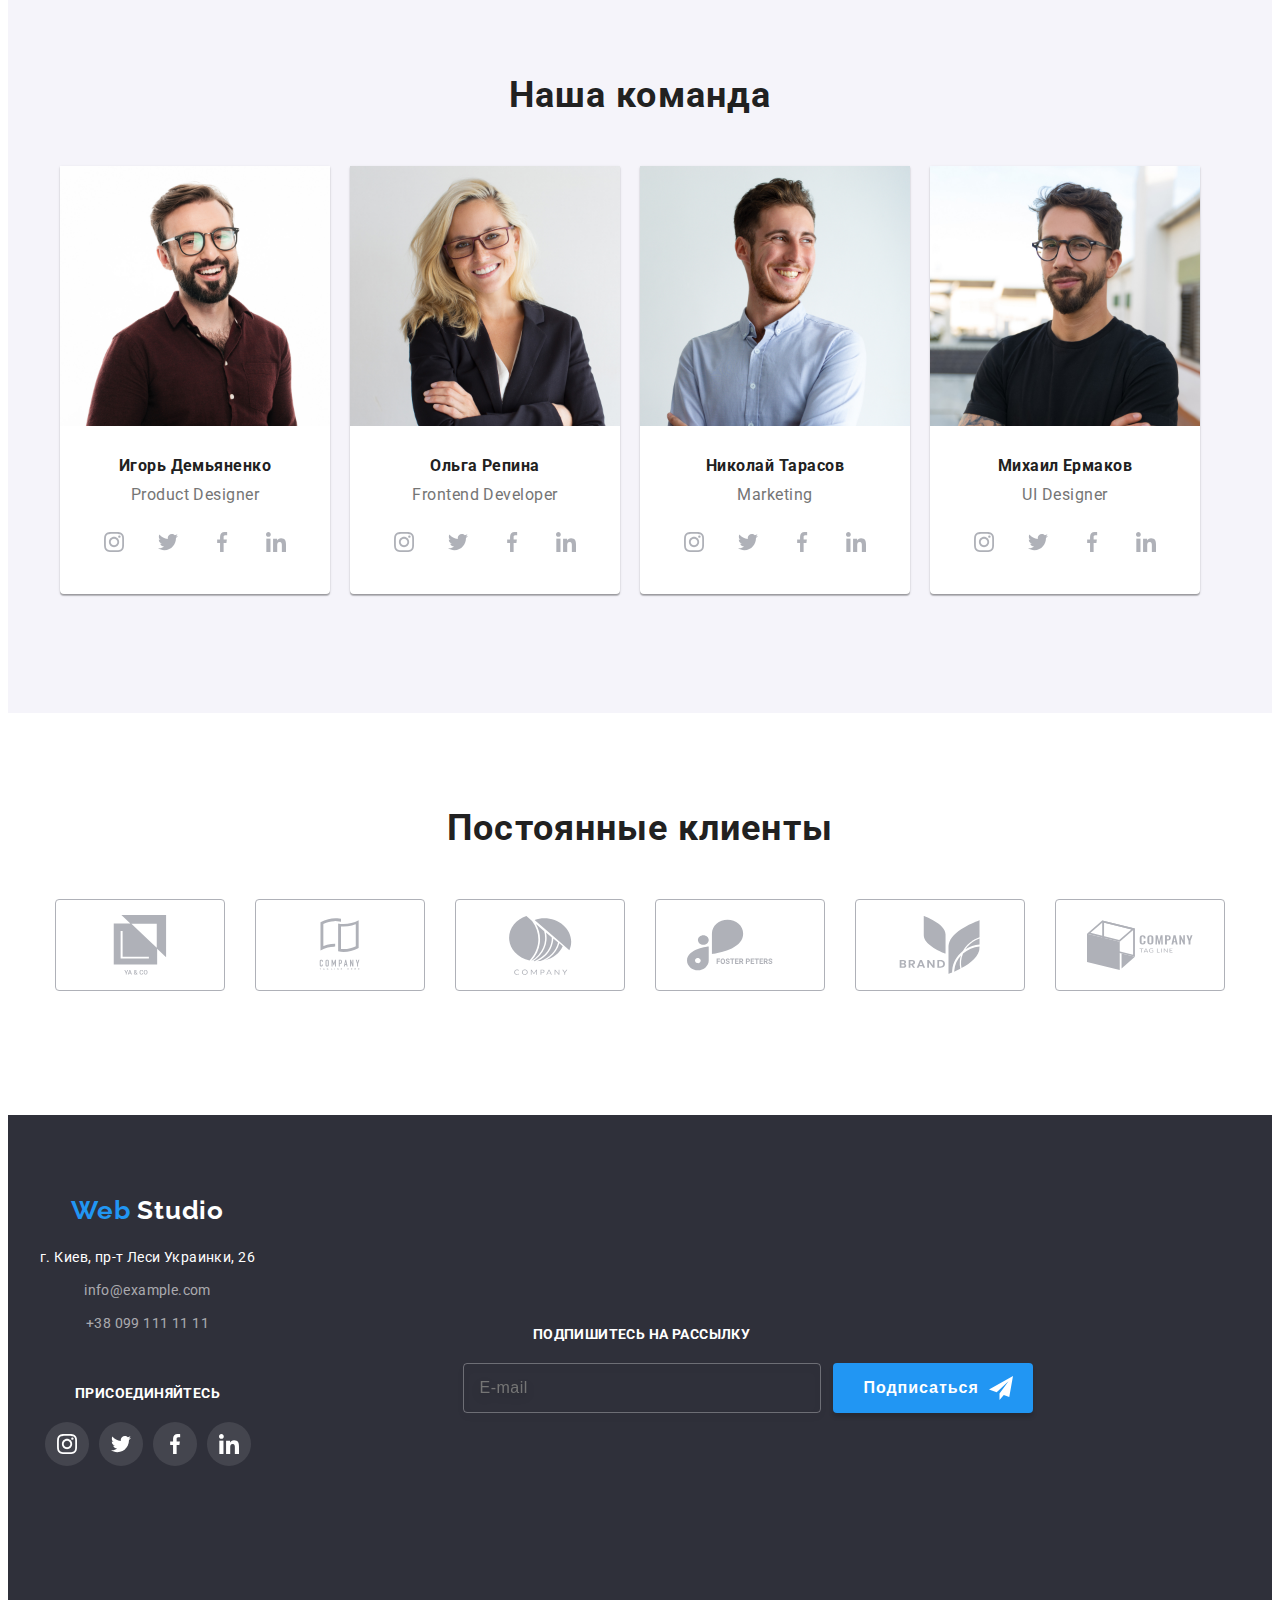
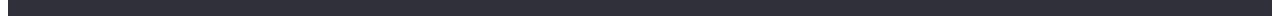
==== commit dda612f1: "new 2022" ====
--- a/index.html
+++ b/index.html
@@ -235,11 +235,11 @@
         </div>
       </section>
 
-      <!-- <section class="section section--no-padding-top">
+      <section class="section section--no-padding-top">
         <div class="container">
-          <h2 class="section__title">Чем мы занимаемся</h2> -->
-
-          <!-- <ul class="doing">
+          <h2 class="section__title">Чем мы занимаемся</h2>
+
+          <ul class="doing">
             <li class="doing__item">
               <div class="doing__box">
                 <img
@@ -273,7 +273,7 @@
             </li>
           </ul>
         </div>
-      </section> -->
+      </section>
 
       <section class="section section--other-background">
         <div class="container">
--- a/css/main.min.css
+++ b/css/main.min.css
@@ -1,2 +1,2 @@
-address{font-style:normal}body{font-family:Roboto, sans-serif}.hidden{position:absolute;width:1px;height:1px;margin:-1px;border:0;padding:0;white-space:nowrap;clip-path:inset(100%);clip:rect(0 0 0 0);overflow:hidden}.list{list-style:none}a{text-decoration:none}.is-hidden{visibility:hidden;opacity:0;pointer-events:none}.container{width:100%;padding-left:15px;padding-right:15px;margin:0 auto}@media screen and (min-width: 480px){.container{width:480px}}@media screen and (min-width: 768px){.container{width:768px}}@media screen and (min-width: 1200px){.container{width:1200px}}.section{padding:60px 0}@media screen and (min-width: 480px){.section{padding:94px 0}}:root{--color_first: #757575;--color_second: #212121;--color_accent: #2196f3;--coolor_title: #ffffff;--color_border: #eeeeee}button{cursor:pointer}p,h1,h2,h3,h4,h5,h6{margin:0}ol,ul{list-style:none;margin:0;padding:0}img{min-width:100%;height:auto;display:block}.header-container{display:flex;flex-wrap:wrap;align-items:center}@media screen and (min-width: 768px){.header-container{flex-wrap:nowrap}}.header-connect{margin-left:auto}.header-list{display:flex;align-items:center}.header-list-call{display:none}@media screen and (min-width: 768px){.header-list-call{display:flex;flex-wrap:wrap;justify-content:flex-start;margin-right:auto;margin-left:60px}}@media screen and (min-width: 1200px){.header-list-call{display:flex;margin-left:auto;display:flex;align-items:center}}.header-navigation{display:none}@media screen and (min-width: 768px){.header-navigation{display:block}}.logohead{margin-right:93px}.header-item{margin-right:54px}.header-item:last-child{margin-right:0}@media screen and (min-width: 768px){.header-list-call-item:not(:last-child){margin-right:0}}@media screen and (min-width: 1200px){.header-list-call-item:not(:last-child){margin-right:50px}}@media screen and (min-width: 768px){.header-list-call-item{margin-right:0}.header-list-call-item:not(:last-child){margin-bottom:10px}}@media screen and (min-width: 1200px){.header-list-call-item:not(:last-child){margin-bottom:0}}.logo{margin-right:93px;color:var(--color_second);font-family:Raleway, sans-serif;font-weight:700;font-size:26px;line-height:1.19;letter-spacing:0.03em}@media screen and (min-width: 300px){.logo{margin-bottom:20px;margin-top:20px}}@media screen and (min-width: 768px){.logo{margin-bottom:0;margin-top:0}}.logo_first{color:var(--color_accent)}.header-link{display:block;padding:32px 0;color:var(--color_second);font-weight:500;font-size:14px;line-height:1.14;letter-spacing:0.02em;transition:color 250ms cubic-bezier(0.4, 0, 0.2, 1);position:relative}.header-link.current::after{content:"";width:100%;height:4px;background-color:var(--color_accent);border-radius:2px;position:absolute;left:0;bottom:0}.header-link-call{font-weight:500;font-size:14px;line-height:1.14;letter-spacing:0.02em;color:var(--color_first);transition:color 250ms cubic-bezier(0.4, 0, 0.2, 1)}.header-link-call:hover,.header-link-call:focus,.header-link:hover,.header-link:focus{color:var(--color_accent)}.hlci{width:100%;height:100%;display:flex}@media screen and (min-width: 768px){.hlci{justify-content:flex-start}}@media screen and (min-width: 1200px){.hlci{justify-content:center;align-items:center}}.header-icon{fill:var(--color_first);margin-right:10px;transition:fill 250ms cubic-bezier(0.4, 0, 0.2, 1)}.hlci:hover .header-icon,.hlci:focus .header-icon{fill:var(--color_accent)}.mob-menu{position:fixed;background-color:#fff;width:100vw;height:100vh;z-index:5;padding-top:13px;padding-bottom:10px;top:0}.mob-menu .container{display:flex;flex-direction:column;height:100%}.close-menu-btn{display:block;margin-left:auto;margin-bottom:10px;width:40px;height:40px;background:#ffffff;border:1px solid #fff}.mob-menu-item:not(:last-child){margin-bottom:30px}.mob-menu-link{font-weight:500;font-size:40px;line-height:1.175;letter-spacing:0.02em;color:var(--color_second)}.mob-tel{font-weight:500;font-size:34px;line-height:1.18;letter-spacing:0.02em;color:var(--color_first)}.mob-menu-list-call-item:not(:last-child){margin-bottom:30px}.mob-mail{font-weight:500;font-size:24px;line-height:1.17;letter-spacing:0.02em;color:var(--color_first)}.mob-menu-link-call:hover,.mob-menu-link-call:focus{color:var(--color_accent)}.mob-social-list{display:flex;margin-top:50px}.mob-social-link{font-weight:500;font-size:18px;line-height:1.22;letter-spacing:0.02em;color:var(--color_accent)}.mob-social-item:not(:last-child){margin-right:20px}.mob-social-item::after{content:"";width:1px;height:22px;background-color:var(--color_first);border-radius:2px;position:absolute;margin-left:10px}.last::after{content:"";width:1px;height:22px;background-color:#fff;border-radius:2px;position:absolute;margin-left:10px}.mob-bottom{margin-top:auto}.open-menu-btn{margin-left:auto;position:absolute;top:15px;right:15px;width:40px;height:40px;background:#ffffff;border:1px solid #fff;display:flex;align-items:center;justify-content:center}@media screen and (min-width: 768px){.open-menu-btn{display:none}}.mob-open-icon{transition:fill 250ms cubic-bezier(0.4, 0, 0.2, 1)}.open-menu-btn:hover .mob-open-icon,.open-menu-btn:focus .mob-open-icon{fill:var(--color_accent)}.mob-close-icon{transition:fill 250ms cubic-bezier(0.4, 0, 0.2, 1)}.close-menu-btn:hover .mob-close-icon,.close-menu-btn:focus .mob-close-icon{fill:var(--color_accent)}.mob-current{color:var(--color_accent)}.hero__title{font-weight:900;font-size:26px;line-height:1.36;color:var(--coolor_title);text-align:center;text-transform:uppercase}.hero__btn{font-weight:700;font-size:16px;line-height:1.875;color:var(--coolor_title);background-color:var(--color_accent);letter-spacing:0.03em;margin-top:30px;display:block;margin-left:auto;margin-right:auto;width:200px;height:50px;border-radius:4px;border-color:transparent;box-shadow:0px 4px 4px rgba(0,0,0,0.15)}.hero{padding:200px 0;background-color:#2f303a;background-image:linear-gradient(rgba(47,48,58,0.4), rgba(47,48,58,0.4)),url(../images/hero_bg.jpg);background-repeat:no-repeat;background-position:center;background-size:cover;max-width:100%;margin:0 auto}@media screen and (min-width: 480px){.hero{background-image:linear-gradient(rgba(47,48,58,0.4), rgba(47,48,58,0.4)),url(../images/hero_mob.jpg)}}@media screen and (min-width: 481px){.hero{background-image:linear-gradient(rgba(47,48,58,0.4), rgba(47,48,58,0.4)),url(../images/hero_bg.jpg)}}@media screen and (min-width: 768px){.benef{display:flex;flex-wrap:wrap;margin-left:30px;justify-content:center}}@media screen and (min-width: 1200px){.benef{display:flex;flex-wrap:nowrap;margin-left:30px}}.benef__item{margin-bottom:25px}@media screen and (min-width: 768px){.benef__item{margin-right:30px;width:270px}}.benef__title{position:absolute;width:1px;height:1px;margin:-1px;border:0;padding:0;white-space:nowrap;clip-path:inset(100%);clip:rect(0 0 0 0);overflow:hidden}.benef__text{font-weight:normal;font-size:14px;line-height:1.71;color:var(--color_first);letter-spacing:0.03em}.benef__container{display:flex;justify-content:center;align-items:center;width:270px;height:120px;background:#f5f4fa;border-radius:4px;margin-bottom:30px;width:100%}.section--no-padding-top{padding-top:0}.doing{display:flex}.doing__item:not(:last-child){margin-right:30px}.section__title{font-weight:700;font-size:36px;line-height:1.17;text-align:center;letter-spacing:0.03em;color:var(--color_second);margin-bottom:50px}.doing__box{position:relative}.doing__text{position:absolute;left:0;font-weight:bold;font-size:14px;line-height:1.14;letter-spacing:0.03em;text-transform:uppercase;color:var(--coolor_title);background-color:rgba(47,48,58,0.8);height:70px;width:100%;transform:translateY(-70px);display:flex;justify-content:center;align-items:center}@media screen and (min-width: 768px){.team{display:flex;justify-content:center;flex-wrap:wrap}}.section--other-background{background-color:#f5f4fa}.team__item{margin-bottom:25px;background-color:var(--coolor_title);box-shadow:0px 1px 3px rgba(0,0,0,0.12),0px 1px 1px rgba(0,0,0,0.14),0px 2px 1px rgba(0,0,0,0.2);border-radius:0px 0px 4px 4px}.team__item img{width:270px;height:auto}@media screen and (min-width: 768px){.team__item{margin-right:20px}}.team__header{font-family:Roboto;font-weight:700;font-size:16px;line-height:1.19;text-align:center;letter-spacing:0.03em;color:var(--color_second)}.team__name{padding-top:30px}.team__text{margin-top:10px;font-weight:normal;font-size:16px;line-height:1.19;text-align:center;letter-spacing:0.03em;color:var(--color_first);padding-bottom:16px}.teamsocial{display:flex;justify-content:center}.teamsocial__item{width:44px;height:44px;margin-bottom:30px}.teamsocial__item+.teamsocial__item{margin-left:10px}.teamsocial__link{width:100%;height:100%;border-radius:50%;display:flex;align-items:center;justify-content:center;transition:background-color 250ms cubic-bezier(0.4, 0, 0.2, 1)}.teamsocial__link:hover,.teamsocial__link:focus{background-color:var(--color_accent)}.teamsocial__icon{fill:#afb1b8;transition:fill 250ms cubic-bezier(0.4, 0, 0.2, 1)}.teamsocial__link:hover .teamsocial__icon,.teamsocial__link:focus .teamsocial__icon{fill:var(--coolor_title)}.client__title{font-weight:bold;font-size:28px;line-height:1.167;text-align:center;letter-spacing:0.03em;color:#212121;margin-bottom:50px}.clients{display:flex;justify-content:center;flex-wrap:wrap}.clients__item{display:flex;margin-bottom:30px}.clients__item+.clients__item{margin-left:30px}.clients__item:nth-child(2n+1){margin-left:0}.clients__item:nth-last-child(-n+2){margin-bottom:0}@media screen and (min-width: 768px){.clients__item+.clients__item{margin-left:30px}.clients__item:nth-child(3n+4){margin-left:0}.clients__item:nth-last-child(-n+3){margin-bottom:0}}@media screen and (min-width: 1200px){.clients__item{flex-wrap:nowrap}.clients__item+.clients__item{margin-left:30px}}.clients__link{width:100%;height:100%;display:flex;align-items:center;justify-content:center;width:170px;height:92px;border:1px solid #afb1b8;box-sizing:border-box;border-radius:4px;transition:border-color 250ms cubic-bezier(0.4, 0, 0.2, 1)}.clients__link:hover,.clients__link:focus{border-color:var(--color_accent)}.clients__icon{fill:#afb1b8;transition:fill 250ms cubic-bezier(0.4, 0, 0.2, 1)}.clients__link:hover .clients__icon,.clients__link:focus .clients__icon{fill:var(--color_accent)}@media screen and (min-width: 1200px){.footer-container{display:flex;flex-wrap:nowrap;margin-top:20px;margin-bottom:60px}}.logofoot{margin-bottom:20px;display:flex;justify-content:center}.address-item:not(:last-child){margin-bottom:9px}.footer{padding:60px 0;background-color:#2f303a}.footer__first{display:flex;flex-wrap:wrap;margin-left:auto;margin-right:auto}@media screen and (min-width: 250px){.footer__first{display:inline-block}}@media screen and (min-width: 1200px){.footer__first{display:inline-block}}@media screen and (min-width: 768px){.fotfirstsec{display:flex;justify-content:space-around;align-items:flex-start}}@media screen and (min-width: 1200px){.fotfirstsec{display:inline-block}}.footer-logo{color:#fff}@media screen and (min-width: 480px){.footer-logo{margin-left:auto;margin-right:auto}}@media screen and (min-width: 1200px){.footer-logo{all:none}}.gorod{font-weight:normal;font-size:14px;line-height:1.71;letter-spacing:0.03em;color:#fff;font-style:normal}.footer-mail,.footer-tel{font-weight:normal;font-size:14px;line-height:1.71;letter-spacing:0.03em;color:rgba(255,255,255,0.6);font-style:normal}.footer-join{font-weight:bold;font-size:14px;line-height:1.14;letter-spacing:0.03em;text-transform:uppercase;color:#ffffff;margin-bottom:20px}.footer-container{justify-content:center;text-align:center}.footer__second{margin-top:50px;justify-content:center;align-items:center}@media screen and (min-width: 768px){.footer__second{margin-top:0}}@media screen and (min-width: 1200px){.footer__second{margin-top:50px}}.footer-second-list{display:flex;justify-content:center}.footer-second-item{width:44px;height:44px;margin-bottom:30px}.footer-second-item+.footer-second-item{margin-left:10px}.footer-second-link{width:100%;height:100%;border-radius:50%;display:flex;align-items:center;justify-content:center;background-color:rgba(255,255,255,0.1);transition:background-color 250ms cubic-bezier(0.4, 0, 0.2, 1)}.footer-second-link:hover,.footer-second-link:focus{background-color:var(--color_accent)}.footer-second-icon{fill:var(--coolor_title)}.footer__third{margin-top:50px;display:flex;flex-wrap:wrap;justify-content:center;align-items:center}@media screen and (min-width: 768px){.footer__third{display:inline-block;margin-left:auto;margin-right:auto}}@media screen and (min-width: 1200px){.footer__third{margin-top:50px;display:flex;flex-wrap:wrap;justify-content:center;align-items:center}}.footer-label{font-weight:bold;font-size:14px;line-height:1.14;letter-spacing:0.03em;text-transform:uppercase;color:#ffffff}.footer-input{margin-top:20px;font-size:16px;line-height:20px;display:flex;align-items:center;letter-spacing:0.03em;color:rgba(255,255,255,0.6);padding-left:16px;width:358px;height:50px;background-color:transparent;border:1px solid rgba(255,255,255,0.3);box-sizing:border-box;filter:drop-shadow(0px 4px 4px rgba(0,0,0,0.15));border-radius:4px}.footer-button{margin-left:12px;margin-top:36px;width:200px;height:50px;background:#2196f3;box-shadow:0px 4px 4px rgba(0,0,0,0.15);border-radius:4px;border-color:transparent;font-weight:bold;font-size:16px;line-height:30px;display:flex;align-items:center;text-align:center;letter-spacing:0.06em;padding-left:29px;color:#ffffff}@media screen and (min-width: 768px){.footer-button{margin-left:auto;margin-right:auto}}@media screen and (min-width: 1200px){.footer-button{margin-left:12px;margin-top:36px}}.fly-icon{margin-left:10px}.backdrop{width:100vw;height:100vh;background-color:rgba(0,0,0,0.2);position:fixed;top:0;left:0;transition:opacity 300ms, visibility 300ms}.modal{width:450px;height:609px;background:#ffffff;box-shadow:0px 1px 3px rgba(0,0,0,0.12),0px 1px 1px rgba(0,0,0,0.14),0px 2px 1px rgba(0,0,0,0.2);border-radius:4px;position:absolute;top:50%;left:50%;transform:translate(-50%, -50%)}.modal-close{position:absolute;top:8px;right:8px;width:30px;height:30px;background:#ffffff;border:1px solid rgba(0,0,0,0.1);border-radius:50%;display:flex;align-items:center;justify-content:center}.close-icon{transition:fill 250ms cubic-bezier(0.4, 0, 0.2, 1)}.modal-close:hover .close-icon,.modal-close:focus .close-icon{fill:var(--color_accent)}.modal{padding:40px}.modal-title{font-weight:bold;font-size:20px;line-height:1.15;text-align:center;letter-spacing:0.03em;color:#212121;margin-bottom:12px}.modal-form-field{margin-bottom:10px}.modal-input{display:block;width:370px;height:40px;border:1px solid rgba(33,33,33,0.2);box-sizing:border-box;border-radius:4px;padding-left:12px;outline:none;padding-left:40px}.modal-input::placeholder{font-size:14px;line-height:1.17;letter-spacing:0.01em;color:rgba(117,117,117,0.5)}.modal-input-text{font-size:12px;line-height:1.17;letter-spacing:0.01em;color:#757575;display:block;margin-bottom:4px}.modal-form-field-com{margin-bottom:20px}.modal-input-comment{padding:12px 16px;width:370px;height:120px;resize:none}.modal-button{font-size:16px;line-height:1.875;display:block;margin-left:auto;margin-right:auto;letter-spacing:0.06em;color:#ffffff;justify-content:center;width:200px;height:50px;background:#188ce8;border-radius:4px;border-color:transparent;box-shadow:0px 1px 3px rgba(0,0,0,0.12),0px 1px 1px rgba(0,0,0,0.14),0px 2px 1px rgba(0,0,0,0.2);box-shadow:0px 1px 3px rgba(0,0,0,0.12),0px 1px 1px rgba(0,0,0,0.14),0px 2px 1px rgba(0,0,0,0.2);transition:box-shadow 250ms cubic-bezier(0.4, 0, 0.2, 1)}.modal-button:hover,.modal-button:focus{box-shadow:0px 4px 4px rgba(0,0,0,0.15)}.modal-check{font-size:12px;line-height:14px;letter-spacing:1.71;color:#757575;margin-bottom:30px}.modal-contract{color:var(--color_accent);text-decoration:underline}.modal-input{transition:border-color 250ms cubic-bezier(0.4, 0, 0.2, 1)}.modal-input:focus{border-color:var(--color_accent)}.modal-wrap{position:relative}.modal-icon{position:absolute;top:0;left:0;margin-left:12px;margin-top:11px;transition:fill 250ms cubic-bezier(0.4, 0, 0.2, 1)}.modal-input:focus+.modal-icon{fill:var(--color_accent)}.modal-check-text span{width:16px;height:15px;border:2px solid #212121;border-radius:2px;display:flex;margin-right:5px;align-items:center;justify-content:center}.modal-check{appearance:none;display:flex;align-items:center}.modal-check:checked+.modal-check-text span{background-color:var(--color_accent);border:none}.wrap-modal-check{display:flex;align-items:center;justify-content:center}.modal-contract{margin-left:3px}.section-work-list{display:flex;flex-wrap:nowrap;justify-content:left;margin-bottom:50px;margin-left:20px;justify-content:start}@media screen and (min-width: 480px){.section-work-list{flex-wrap:wrap;justify-content:start}}@media screen and (min-width: 1200px){.section-work-list{justify-content:center}}.section-item{margin-bottom:10px}.section-item:not(:last-child){margin-right:8px}.section-work-title{position:absolute;width:1px;height:1px;margin:-1px;border:0;padding:0;white-space:nowrap;clip-path:inset(100%);clip:rect(0 0 0 0);overflow:hidden}.section-work-link{font-weight:500;font-size:16px;line-height:1.625;text-align:center;letter-spacing:0.03em;color:var(--color_second);background-color:#f5f4fa;padding:6px 22px;border-radius:4px;border-color:transparent;transition:background-color 250ms cubic-bezier(0.4, 0, 0.2, 1),color 250ms cubic-bezier(0.4, 0, 0.2, 1),box-shadow 250ms cubic-bezier(0.4, 0, 0.2, 1)}.section-work-link:hover,.section-work-link:focus{color:#fff;background-color:var(--color_accent);box-shadow:0px 3px 1px rgba(0,0,0,0.1),0px 1px 2px rgba(0,0,0,0.08),0px 2px 2px rgba(0,0,0,0.12)}.work-pic-title{font-family:Roboto;font-weight:bold;font-size:18px;line-height:2;letter-spacing:0.06em;color:var(--color_second)}.work-pic-text{margin-top:4px;font-weight:normal;font-size:16px;line-height:1.875;letter-spacing:0.03em;color:var(--color_first)}.wrap-work{position:relative;overflow:hidden}.work-top-text{position:absolute;top:0;left:0;font-size:18px;line-height:1.56;letter-spacing:0.03em;color:var(--coolor_title);padding:63px 24px;background-color:rgba(33,150,243,0.9);transform:translateY(100%);transition:transform 300ms}.work-pic-link:hover .work-top-text,.work-pic-link:focus .work-top-text{transform:translateY(0)}.active-page{color:var(--color_accent);transition:color 250ms cubic-bezier(0.4, 0, 0.2, 1)}.active-page:hover,.active-page:focus{color:var(--color_second)}.work-pic-list{display:flex;justify-content:center}@media screen and (min-width: 480px){.work-pic-list{flex-wrap:wrap}}@media screen and (min-width: 768px){.work-pic-list{flex-wrap:wrap}}.work-pic-item{background-color:var(--coolor_title);transition:box-shadow 250ms cubic-bezier(0.4, 0, 0.2, 1);position:relative}@media screen and (min-width: 480px){.work-pic-item{margin-right:0;margin-bottom:30px}}@media screen and (min-width: 768px){.work-pic-item{width:calc(100% / 2);display:flex;flex-wrap:wrap;justify-content:start}.work-pic-item:nth-child(2n+1){margin-left:0}.work-pic-item:nth-last-child(-n+2){margin-bottom:0}}@media screen and (min-width: 1200px){.work-pic-item{width:calc(100% / 3)}.work-pic-item:nth-child(3n+3){margin-right:0}.work-pic-item:not(:nth-child(-n+3)){margin-bottom:30px}.work-pic-item:nth-last-child(-n+3){margin-bottom:0}}.work-pic-link{display:block;transition:box-shadow 250ms cubic-bezier(0.4, 0, 0.2, 1)}.work-pic-link:hover,.work-pic-link:focus{box-shadow:0px 1px 1px rgba(0,0,0,0.12),0px 4px 4px rgba(0,0,0,0.06),1px 4px 6px rgba(0,0,0,0.16)}.work{padding:20px 24px;border-left:1px solid var(--color_border);border-right:1px solid var(--color_border);border-bottom:1px solid var(--color_border)}.wrap{border-bottom:1px solid #ececec}
+address{font-style:normal}body{font-family:Roboto, sans-serif}.hidden{position:absolute;width:1px;height:1px;margin:-1px;border:0;padding:0;white-space:nowrap;clip-path:inset(100%);clip:rect(0 0 0 0);overflow:hidden}.list{list-style:none}a{text-decoration:none}.is-hidden{visibility:hidden;opacity:0;pointer-events:none}.container{width:100%;padding-left:15px;padding-right:15px;margin:0 auto}@media screen and (min-width: 480px){.container{width:480px}}@media screen and (min-width: 768px){.container{width:768px}}@media screen and (min-width: 1200px){.container{width:1200px}}.section{padding:60px 0}@media screen and (min-width: 480px){.section{padding:94px 0}}:root{--color_first: #757575;--color_second: #212121;--color_accent: #2196f3;--coolor_title: #ffffff;--color_border: #eeeeee}button{cursor:pointer}p,h1,h2,h3,h4,h5,h6{margin:0}ol,ul{list-style:none;margin:0;padding:0}img{min-width:100%;height:auto;display:block}.header-container{display:flex;flex-wrap:wrap;align-items:center;position:relative}@media screen and (min-width: 768px){.header-container{flex-wrap:nowrap}}.header-connect{margin-left:auto}.header-list{display:flex;align-items:center}.header-list-call{display:none}@media screen and (min-width: 768px){.header-list-call{display:flex;flex-wrap:wrap;justify-content:flex-start;margin-right:auto;margin-left:60px}}@media screen and (min-width: 1200px){.header-list-call{display:flex;margin-left:auto;display:flex;align-items:center}}.header-navigation{display:none}@media screen and (min-width: 768px){.header-navigation{display:block}}.logohead{margin-right:93px}.header-item{margin-right:54px}.header-item:last-child{margin-right:0}@media screen and (min-width: 768px){.header-list-call-item:not(:last-child){margin-right:0}}@media screen and (min-width: 1200px){.header-list-call-item:not(:last-child){margin-right:50px}}@media screen and (min-width: 768px){.header-list-call-item{margin-right:0}.header-list-call-item:not(:last-child){margin-bottom:10px}}@media screen and (min-width: 1200px){.header-list-call-item:not(:last-child){margin-bottom:0}}.logo{margin-right:93px;color:var(--color_second);font-family:Raleway, sans-serif;font-weight:700;font-size:26px;line-height:1.19;letter-spacing:0.03em;display:block}@media screen and (min-width: 320px){.logo{margin-bottom:20px;margin-top:20px}}@media screen and (min-width: 768px){.logo{margin-bottom:0;margin-top:0}}.logo_first{color:var(--color_accent)}.header-link{display:block;padding:32px 0;color:var(--color_second);font-weight:500;font-size:14px;line-height:1.14;letter-spacing:0.02em;transition:color 250ms cubic-bezier(0.4, 0, 0.2, 1);position:relative}.header-link.current::after{content:"";width:100%;height:4px;background-color:var(--color_accent);border-radius:2px;position:absolute;left:0;bottom:0}.header-link-call{font-weight:500;font-size:14px;line-height:1.14;letter-spacing:0.02em;color:var(--color_first);transition:color 250ms cubic-bezier(0.4, 0, 0.2, 1)}.header-link-call:hover,.header-link-call:focus,.header-link:hover,.header-link:focus{color:var(--color_accent)}.hlci{width:100%;height:100%;display:flex}@media screen and (min-width: 768px){.hlci{justify-content:flex-start}}@media screen and (min-width: 1200px){.hlci{justify-content:center;align-items:center}}.header-icon{fill:var(--color_first);margin-right:10px;transition:fill 250ms cubic-bezier(0.4, 0, 0.2, 1)}.hlci:hover .header-icon,.hlci:focus .header-icon{fill:var(--color_accent)}.mob-menu{position:fixed;background-color:#fff;width:100vw;height:100vh;z-index:5;padding-top:13px;padding-bottom:10px;top:0}.mob-menu .container{display:flex;flex-direction:column;height:100%}.close-menu-btn{display:block;margin-left:auto;margin-bottom:10px;width:40px;height:40px;background:#ffffff;border:1px solid #fff}.mob-menu-item:not(:last-child){margin-bottom:30px}.mob-menu-link{font-weight:500;font-size:40px;line-height:1.175;letter-spacing:0.02em;color:var(--color_second)}.mob-tel{font-weight:500;font-size:34px;line-height:1.18;letter-spacing:0.02em;color:var(--color_accent)}.mob-menu-list-call-item:not(:last-child){margin-bottom:30px}.mob-mail{font-weight:500;font-size:24px;line-height:1.17;letter-spacing:0.02em;color:var(--color_first)}.mob-social-list{display:flex;margin-top:50px}.mob-social-link{font-weight:500;font-size:18px;line-height:1.22;letter-spacing:0.02em;color:var(--color_accent)}.mob-social-item:not(:last-child){margin-right:20px}.mob-social-item::after{content:"";width:1px;height:22px;background-color:var(--color_first);border-radius:2px;position:absolute;margin-left:10px}.last::after{content:"";width:1px;height:22px;background-color:#fff;border-radius:2px;position:absolute;margin-left:10px}.mob-bottom{margin-top:auto}.open-menu-btn{margin-left:auto;position:absolute;top:15px;right:15px;width:40px;height:40px;background:#ffffff;border:1px solid #fff;display:flex;align-items:center;justify-content:center}@media screen and (min-width: 768px){.open-menu-btn{display:none}}.mob-open-icon{transition:fill 250ms cubic-bezier(0.4, 0, 0.2, 1)}.open-menu-btn:hover .mob-open-icon,.open-menu-btn:focus .mob-open-icon{fill:var(--color_accent)}.mob-close-icon{transition:fill 250ms cubic-bezier(0.4, 0, 0.2, 1)}.close-menu-btn:hover .mob-close-icon,.close-menu-btn:focus .mob-close-icon{fill:var(--color_accent)}.mob-current{color:var(--color_accent)}.hero__title{font-weight:900;font-size:26px;line-height:1.36;color:var(--coolor_title);text-align:center;text-transform:uppercase}.hero__btn{font-weight:700;font-size:16px;line-height:1.875;color:var(--coolor_title);background-color:var(--color_accent);letter-spacing:0.03em;margin-top:30px;display:block;margin-left:auto;margin-right:auto;width:200px;height:50px;border-radius:4px;border-color:transparent;box-shadow:0px 4px 4px rgba(0,0,0,0.15)}.hero{padding:200px 0;background-color:#2f303a;background-image:linear-gradient(rgba(47,48,58,0.4), rgba(47,48,58,0.4)),url(../images/hero_bg.jpg);background-repeat:no-repeat;background-position:center;background-size:cover;max-width:100%;margin:0 auto}@media screen and (min-width: 480px){.hero{background-image:linear-gradient(rgba(47,48,58,0.4), rgba(47,48,58,0.4)),url(../images/hero_mob.jpg)}}@media screen and (min-width: 481px){.hero{background-image:linear-gradient(rgba(47,48,58,0.4), rgba(47,48,58,0.4)),url(../images/hero_bg.jpg)}}@media screen and (min-width: 768px){.benef{display:flex;flex-wrap:wrap;margin-left:30px;justify-content:center}}@media screen and (min-width: 1200px){.benef{display:flex;flex-wrap:nowrap;margin-left:30px}}.benef__item{margin-bottom:25px}@media screen and (min-width: 768px){.benef__item{margin-right:30px;width:270px}}.benef__title{font-weight:bold;font-size:14px;line-height:16px;text-align:center;letter-spacing:0.03em;text-transform:uppercase;margin-bottom:10px}.benef__text{font-weight:normal;font-size:14px;line-height:1.71;color:var(--color_first);letter-spacing:0.03em}.benef__container{display:flex;justify-content:center;align-items:center;width:270px;height:120px;background:#f5f4fa;border-radius:4px;margin-bottom:30px;width:100%}.section--no-padding-top{padding-top:0}.doing{display:none}@media screen and (min-width: 1200px){.doing{display:flex}}.doing__item:not(:last-child){margin-right:30px}.section__title{font-weight:700;font-size:36px;line-height:1.17;text-align:center;letter-spacing:0.03em;color:var(--color_second);margin-bottom:50px}.doing__box{position:relative}.doing__text{position:absolute;left:0;font-weight:bold;font-size:14px;line-height:1.14;letter-spacing:0.03em;text-transform:uppercase;color:var(--coolor_title);background-color:rgba(47,48,58,0.8);height:70px;width:100%;transform:translateY(-70px);display:flex;justify-content:center;align-items:center}@media screen and (min-width: 768px){.team{display:flex;justify-content:center;flex-wrap:wrap}}.section--other-background{background-color:#f5f4fa}.team__item{margin-bottom:25px;background-color:var(--coolor_title);box-shadow:0px 1px 3px rgba(0,0,0,0.12),0px 1px 1px rgba(0,0,0,0.14),0px 2px 1px rgba(0,0,0,0.2);border-radius:0px 0px 4px 4px}.team__item img{width:270px;height:auto}@media screen and (min-width: 768px){.team__item{margin-right:20px}}.team__header{font-family:Roboto;font-weight:700;font-size:16px;line-height:1.19;text-align:center;letter-spacing:0.03em;color:var(--color_second)}.team__name{padding-top:30px;padding-bottom:30px}.team__text{margin-top:10px;font-weight:normal;font-size:16px;line-height:1.19;text-align:center;letter-spacing:0.03em;color:var(--color_first);padding-bottom:16px}.teamsocial{display:flex;justify-content:center}.teamsocial__item{width:44px;height:44px}.teamsocial__item+.teamsocial__item{margin-left:10px}.teamsocial__link{width:100%;height:100%;border-radius:50%;display:flex;align-items:center;justify-content:center;transition:background-color 250ms cubic-bezier(0.4, 0, 0.2, 1)}.teamsocial__link:hover,.teamsocial__link:focus{background-color:var(--color_accent)}.teamsocial__icon{fill:#afb1b8;transition:fill 250ms cubic-bezier(0.4, 0, 0.2, 1)}.teamsocial__link:hover .teamsocial__icon,.teamsocial__link:focus .teamsocial__icon{fill:var(--coolor_title)}.client__title{font-weight:bold;font-size:28px;line-height:1.167;text-align:center;letter-spacing:0.03em;color:#212121;margin-bottom:50px}.clients{display:flex;justify-content:center;flex-wrap:wrap}.clients__item{display:flex;margin-bottom:30px}.clients__item+.clients__item{margin-left:30px}.clients__item:nth-child(2n+1){margin-left:0}.clients__item:nth-last-child(-n+2){margin-bottom:0}@media screen and (min-width: 768px){.clients__item+.clients__item{margin-left:30px}.clients__item:nth-child(3n+4){margin-left:0}.clients__item:nth-last-child(-n+3){margin-bottom:0}}@media screen and (min-width: 1200px){.clients__item{flex-wrap:nowrap}.clients__item+.clients__item{margin-left:30px}}.clients__link{width:100%;height:100%;display:flex;align-items:center;justify-content:center;width:170px;height:92px;border:1px solid #afb1b8;box-sizing:border-box;border-radius:4px;transition:border-color 250ms cubic-bezier(0.4, 0, 0.2, 1)}.clients__link:hover,.clients__link:focus{border-color:var(--color_accent)}.clients__icon{fill:#afb1b8;transition:fill 250ms cubic-bezier(0.4, 0, 0.2, 1)}.clients__link:hover .clients__icon,.clients__link:focus .clients__icon{fill:var(--color_accent)}@media screen and (min-width: 1200px){.footer-container{display:flex;flex-wrap:nowrap;margin-top:20px;margin-bottom:60px}}.logofoot{margin-bottom:20px;display:flex;justify-content:center}.address-item:not(:last-child){margin-bottom:9px}.footer{padding:60px 0;background-color:#2f303a}.footer__first{display:flex;flex-wrap:wrap;margin-left:auto;margin-right:auto}@media screen and (min-width: 250px){.footer__first{display:inline-block}}@media screen and (min-width: 1200px){.footer__first{display:inline-block}}@media screen and (min-width: 768px){.fotfirstsec{display:flex;justify-content:space-around;align-items:flex-start}}@media screen and (min-width: 1200px){.fotfirstsec{display:inline-block}}.footer-logo{color:#fff}@media screen and (min-width: 320px){.footer-logo{margin-left:auto;margin-right:auto}}@media screen and (min-width: 1200px){.footer-logo{all:none}}.gorod{font-weight:normal;font-size:14px;line-height:1.71;letter-spacing:0.03em;color:#fff;font-style:normal}.footer-mail,.footer-tel{font-weight:normal;font-size:14px;line-height:1.71;letter-spacing:0.03em;color:rgba(255,255,255,0.6);font-style:normal}.footer-join{font-weight:bold;font-size:14px;line-height:1.14;letter-spacing:0.03em;text-transform:uppercase;color:#ffffff;margin-bottom:20px}.footer-container{justify-content:center;text-align:center}.footer__second{margin-top:50px;justify-content:center;align-items:center}@media screen and (min-width: 768px){.footer__second{margin-top:0}}@media screen and (min-width: 1200px){.footer__second{margin-top:50px}}.footer-second-list{display:flex;justify-content:center}.footer-second-item{width:44px;height:44px;margin-bottom:30px}.footer-second-item+.footer-second-item{margin-left:10px}.footer-second-link{width:100%;height:100%;border-radius:50%;display:flex;align-items:center;justify-content:center;background-color:rgba(255,255,255,0.1);transition:background-color 250ms cubic-bezier(0.4, 0, 0.2, 1)}.footer-second-link:hover,.footer-second-link:focus{background-color:var(--color_accent)}.footer-second-icon{fill:var(--coolor_title)}.footer__third{margin-top:50px;display:flex;flex-wrap:wrap;justify-content:center;align-items:center}@media screen and (min-width: 768px){.footer__third{display:inline-block;margin-left:auto;margin-right:auto}}@media screen and (min-width: 1200px){.footer__third{margin-top:50px;display:flex;flex-wrap:wrap;justify-content:center;align-items:center}}.footer-label{font-weight:bold;font-size:14px;line-height:1.14;letter-spacing:0.03em;text-transform:uppercase;color:#ffffff}.footer-input{margin-top:20px;font-size:16px;line-height:20px;display:flex;align-items:center;letter-spacing:0.03em;color:rgba(255,255,255,0.6);padding-left:16px;width:358px;height:50px;background-color:transparent;border:1px solid rgba(255,255,255,0.3);box-sizing:border-box;filter:drop-shadow(0px 4px 4px rgba(0,0,0,0.15));border-radius:4px}.footer-button{margin-left:12px;margin-top:36px;width:200px;height:50px;background:#2196f3;box-shadow:0px 4px 4px rgba(0,0,0,0.15);border-radius:4px;border-color:transparent;font-weight:bold;font-size:16px;line-height:30px;display:flex;align-items:center;text-align:center;letter-spacing:0.06em;padding-left:29px;color:#ffffff}@media screen and (min-width: 768px){.footer-button{margin-left:auto;margin-right:auto}}@media screen and (min-width: 1200px){.footer-button{margin-left:12px;margin-top:36px}}.fly-icon{margin-left:10px}.backdrop{width:100vw;height:100vh;background-color:rgba(0,0,0,0.2);position:fixed;top:0;left:0;transition:opacity 300ms, visibility 300ms}.modal{width:450px;height:609px;background:#ffffff;box-shadow:0px 1px 3px rgba(0,0,0,0.12),0px 1px 1px rgba(0,0,0,0.14),0px 2px 1px rgba(0,0,0,0.2);border-radius:4px;position:absolute;top:50%;left:50%;transform:translate(-50%, -50%)}.modal-close{position:absolute;top:8px;right:8px;width:30px;height:30px;background:#ffffff;border:1px solid rgba(0,0,0,0.1);border-radius:50%;display:flex;align-items:center;justify-content:center}.close-icon{transition:fill 250ms cubic-bezier(0.4, 0, 0.2, 1)}.modal-close:hover .close-icon,.modal-close:focus .close-icon{fill:var(--color_accent)}.modal{padding:40px}.modal-title{font-weight:bold;font-size:20px;line-height:1.15;text-align:center;letter-spacing:0.03em;color:#212121;margin-bottom:12px}.modal-form-field{margin-bottom:10px}.modal-input{display:block;width:370px;height:40px;border:1px solid rgba(33,33,33,0.2);box-sizing:border-box;border-radius:4px;padding-left:12px;outline:none;padding-left:40px}.modal-input::placeholder{font-size:14px;line-height:1.17;letter-spacing:0.01em;color:rgba(117,117,117,0.5)}.modal-input-text{font-size:12px;line-height:1.17;letter-spacing:0.01em;color:#757575;display:block;margin-bottom:4px}.modal-form-field-com{margin-bottom:20px}.modal-input-comment{padding:12px 16px;width:370px;height:120px;resize:none}.modal-button{font-size:16px;line-height:1.875;display:block;margin-left:auto;margin-right:auto;letter-spacing:0.06em;color:#ffffff;justify-content:center;width:200px;height:50px;background:#188ce8;border-radius:4px;border-color:transparent;box-shadow:0px 1px 3px rgba(0,0,0,0.12),0px 1px 1px rgba(0,0,0,0.14),0px 2px 1px rgba(0,0,0,0.2);box-shadow:0px 1px 3px rgba(0,0,0,0.12),0px 1px 1px rgba(0,0,0,0.14),0px 2px 1px rgba(0,0,0,0.2);transition:box-shadow 250ms cubic-bezier(0.4, 0, 0.2, 1)}.modal-button:hover,.modal-button:focus{box-shadow:0px 4px 4px rgba(0,0,0,0.15)}.modal-check{font-size:12px;line-height:14px;letter-spacing:1.71;color:#757575;margin-bottom:30px}.modal-contract{color:var(--color_accent);text-decoration:underline}.modal-input{transition:border-color 250ms cubic-bezier(0.4, 0, 0.2, 1)}.modal-input:focus{border-color:var(--color_accent)}.modal-wrap{position:relative}.modal-icon{position:absolute;top:0;left:0;margin-left:12px;margin-top:11px;transition:fill 250ms cubic-bezier(0.4, 0, 0.2, 1)}.modal-input:focus+.modal-icon{fill:var(--color_accent)}.modal-check-text span{width:16px;height:15px;border:2px solid #212121;border-radius:2px;display:flex;margin-right:5px;align-items:center;justify-content:center}.modal-check{appearance:none;display:flex;align-items:center}.modal-check:checked+.modal-check-text span{background-color:var(--color_accent);border:none}.wrap-modal-check{display:flex;align-items:center;justify-content:center}.modal-contract{margin-left:3px}.section-work-list{display:flex;flex-wrap:nowrap;justify-content:left;margin-bottom:50px;margin-left:20px;justify-content:start}@media screen and (min-width: 320px){.section-work-list{flex-wrap:wrap;justify-content:start}}@media screen and (min-width: 1200px){.section-work-list{justify-content:center}}.section-item{margin-bottom:10px}.section-item:not(:last-child){margin-right:8px}.section-work-title{position:absolute;width:1px;height:1px;margin:-1px;border:0;padding:0;white-space:nowrap;clip-path:inset(100%);clip:rect(0 0 0 0);overflow:hidden}.section-work-link{font-weight:500;font-size:16px;line-height:1.625;text-align:center;letter-spacing:0.03em;color:var(--color_second);background-color:#f5f4fa;padding:6px 22px;border-radius:4px;border-color:transparent;transition:background-color 250ms cubic-bezier(0.4, 0, 0.2, 1),color 250ms cubic-bezier(0.4, 0, 0.2, 1),box-shadow 250ms cubic-bezier(0.4, 0, 0.2, 1)}.section-work-link:hover,.section-work-link:focus{color:#fff;background-color:var(--color_accent);box-shadow:0px 3px 1px rgba(0,0,0,0.1),0px 1px 2px rgba(0,0,0,0.08),0px 2px 2px rgba(0,0,0,0.12)}.work-pic-title{font-family:Roboto;font-weight:bold;font-size:18px;line-height:2;letter-spacing:0.06em;color:var(--color_second)}.work-pic-text{margin-top:4px;font-weight:normal;font-size:16px;line-height:1.875;letter-spacing:0.03em;color:var(--color_first)}.wrap-work{position:relative;overflow:hidden}.work-top-text{position:absolute;top:0;left:0;font-size:18px;line-height:1.56;letter-spacing:0.03em;color:var(--coolor_title);padding:63px 24px;background-color:rgba(33,150,243,0.9);transform:translateY(100%);transition:transform 300ms}.work-pic-link:hover .work-top-text,.work-pic-link:focus .work-top-text{transform:translateY(0)}.active-page{color:var(--color_accent);transition:color 250ms cubic-bezier(0.4, 0, 0.2, 1)}.active-page:hover,.active-page:focus{color:var(--color_second)}.work-pic-list{display:flex;justify-content:center}@media screen and (min-width: 320px){.work-pic-list{flex-wrap:wrap}}@media screen and (min-width: 768px){.work-pic-list{flex-wrap:wrap}}.work-pic-item{background-color:var(--coolor_title);transition:box-shadow 250ms cubic-bezier(0.4, 0, 0.2, 1);position:relative}@media screen and (min-width: 320px){.work-pic-item{margin-right:0;margin-bottom:30px}}@media screen and (min-width: 768px){.work-pic-item{width:calc(100% / 2);display:flex;flex-wrap:wrap;justify-content:start}.work-pic-item:nth-child(2n+1){margin-right:10}.work-pic-item:nth-last-child(-n+2){margin-bottom:0}}@media screen and (min-width: 1200px){.work-pic-item{width:calc(100% / 3)}.work-pic-item:nth-child(3n+3){margin-right:0}.work-pic-item:not(:nth-child(-n+3)){margin-bottom:30px}.work-pic-item:nth-last-child(-n+3){margin-bottom:0}}.work-pic-link{display:block;transition:box-shadow 250ms cubic-bezier(0.4, 0, 0.2, 1)}.work-pic-link:hover,.work-pic-link:focus{box-shadow:0px 1px 1px rgba(0,0,0,0.12),0px 4px 4px rgba(0,0,0,0.06),1px 4px 6px rgba(0,0,0,0.16)}.work{padding:20px 24px;border-left:1px solid var(--color_border);border-right:1px solid var(--color_border);border-bottom:1px solid var(--color_border)}.wrap{border-bottom:1px solid #ececec}
 /*# sourceMappingURL=main.min.css.map */